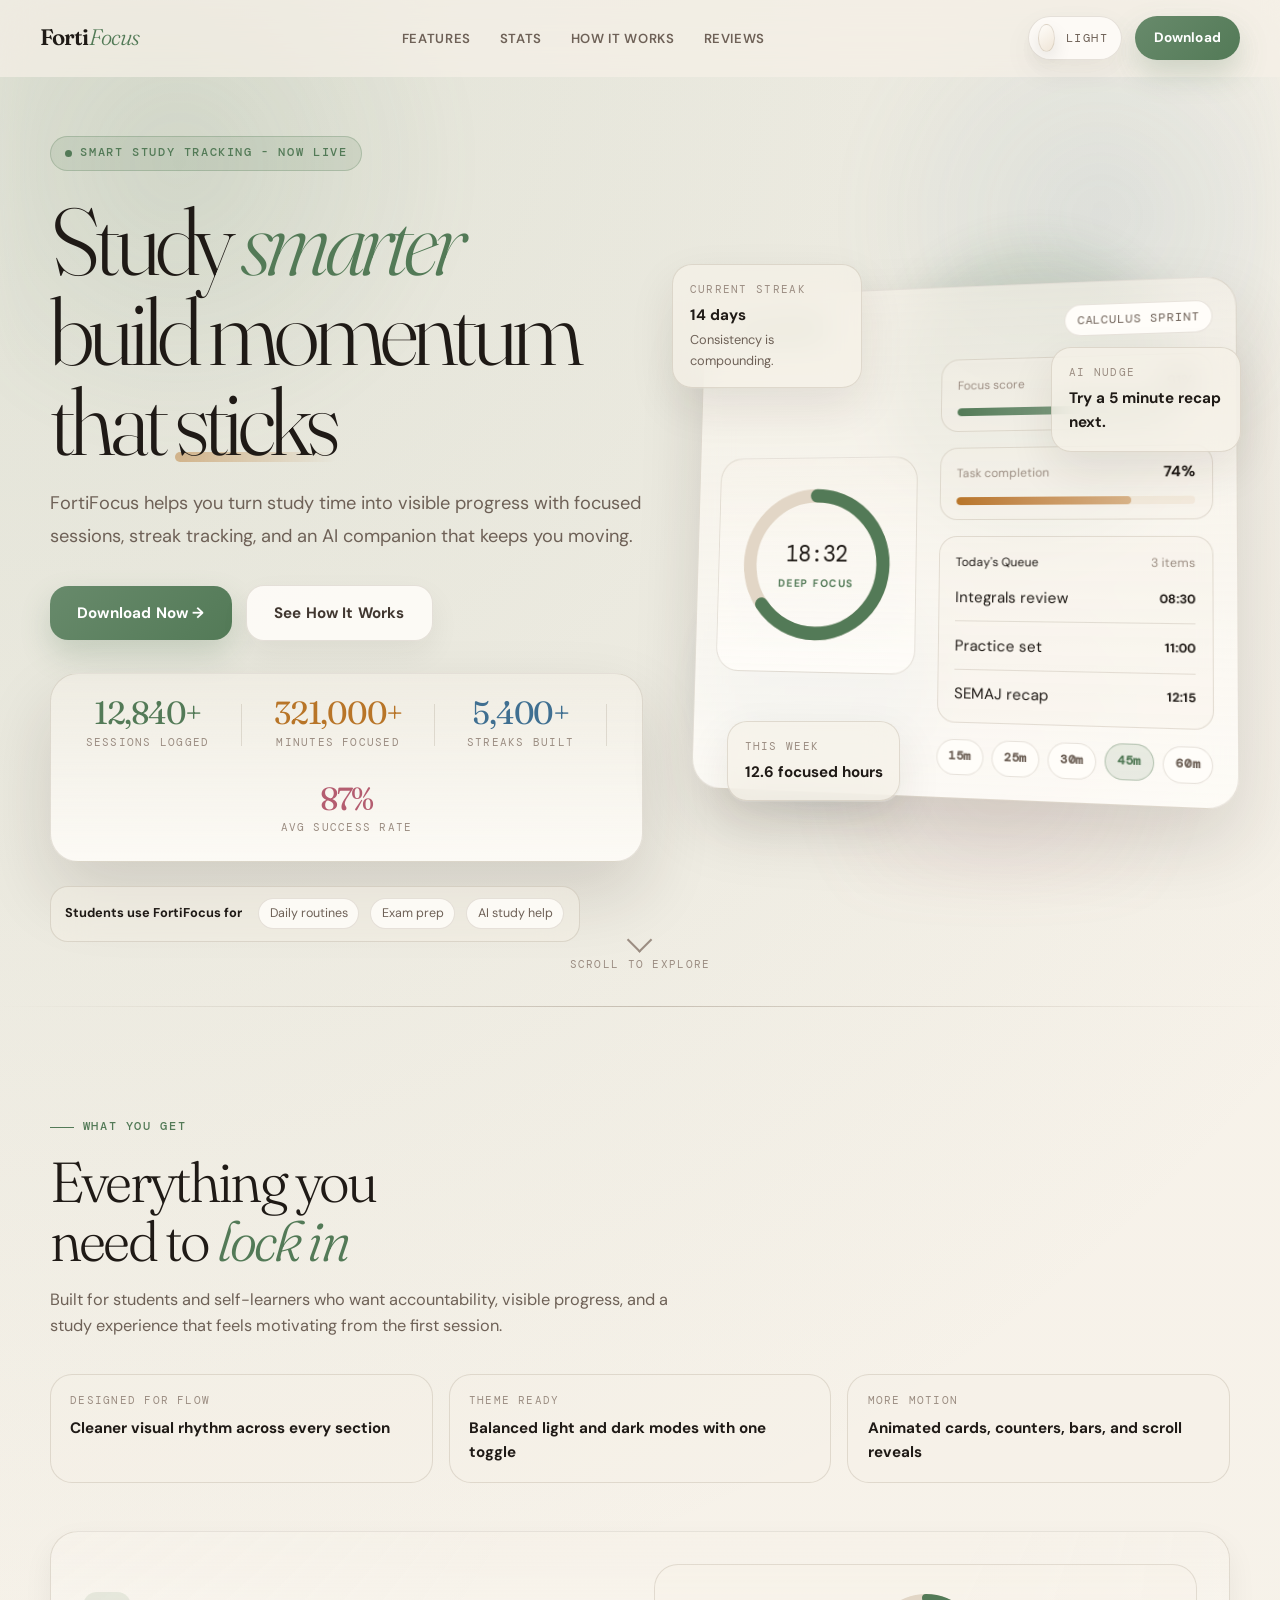
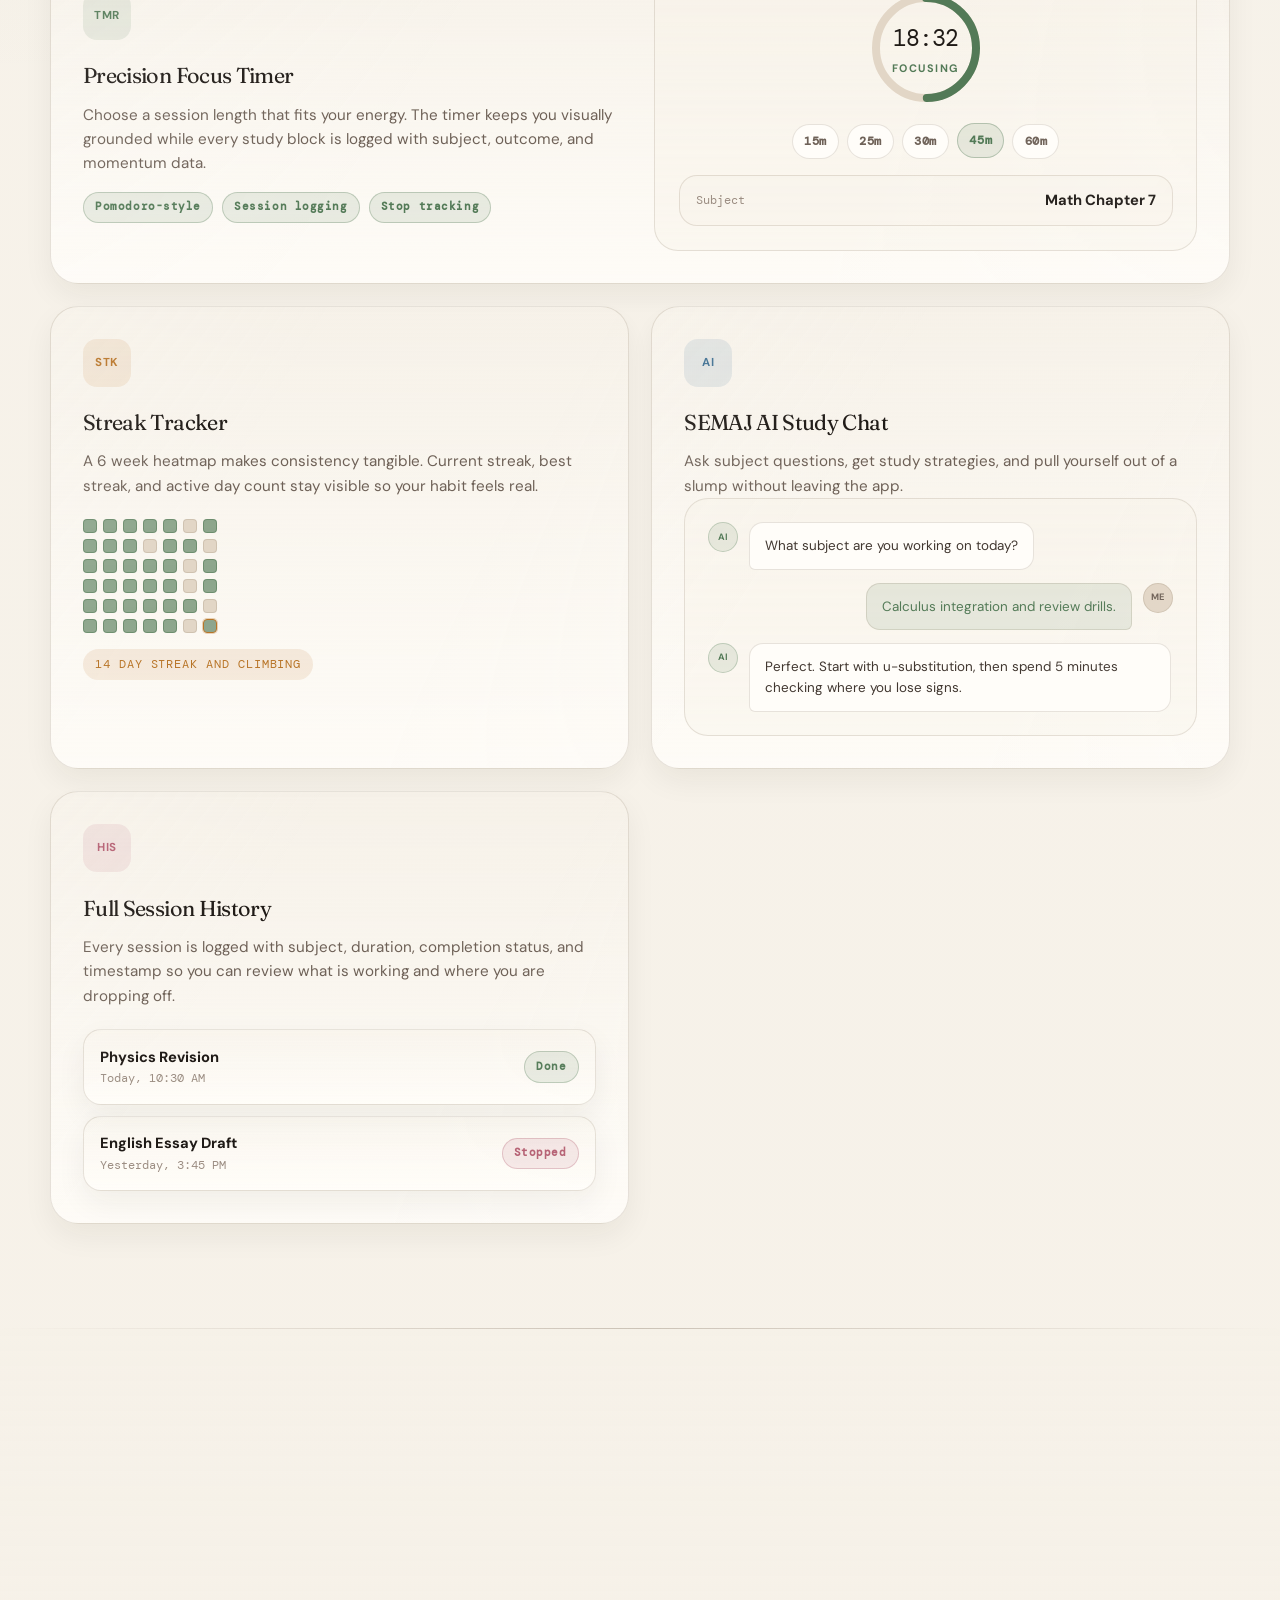
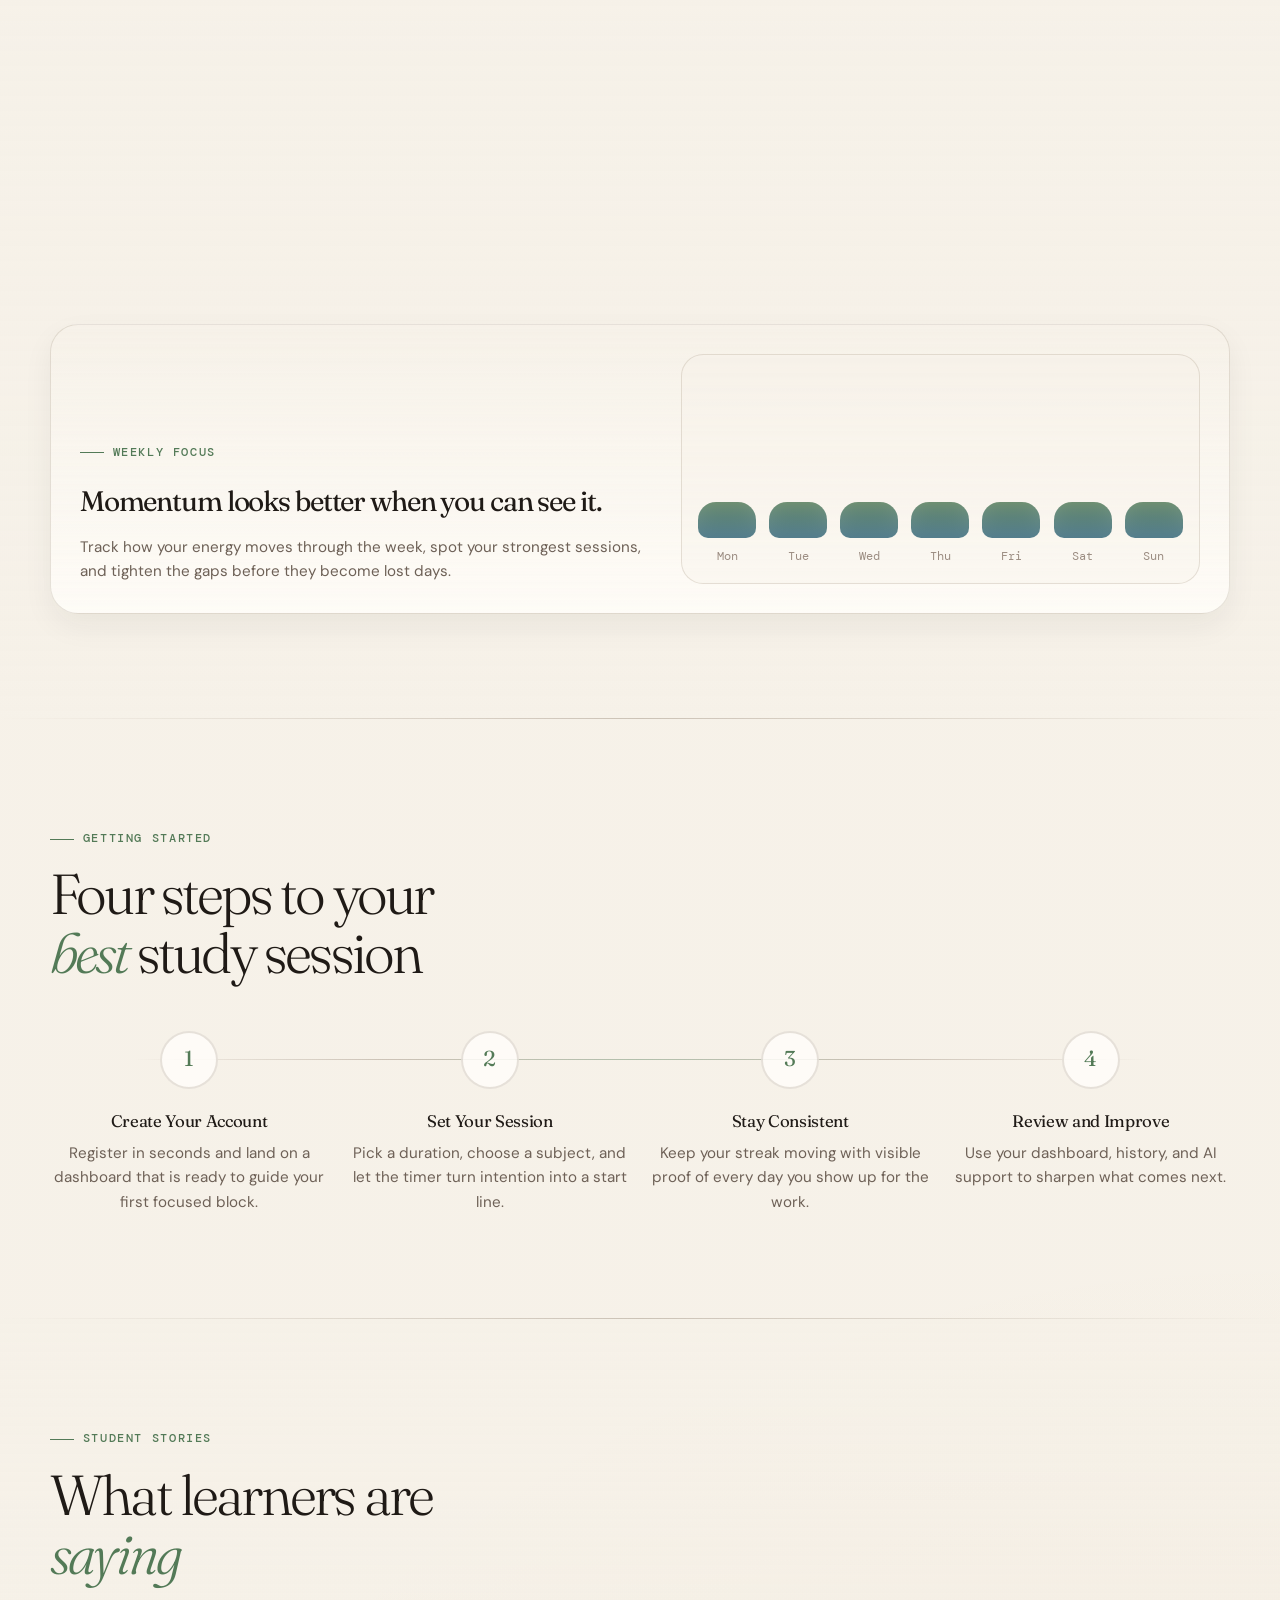
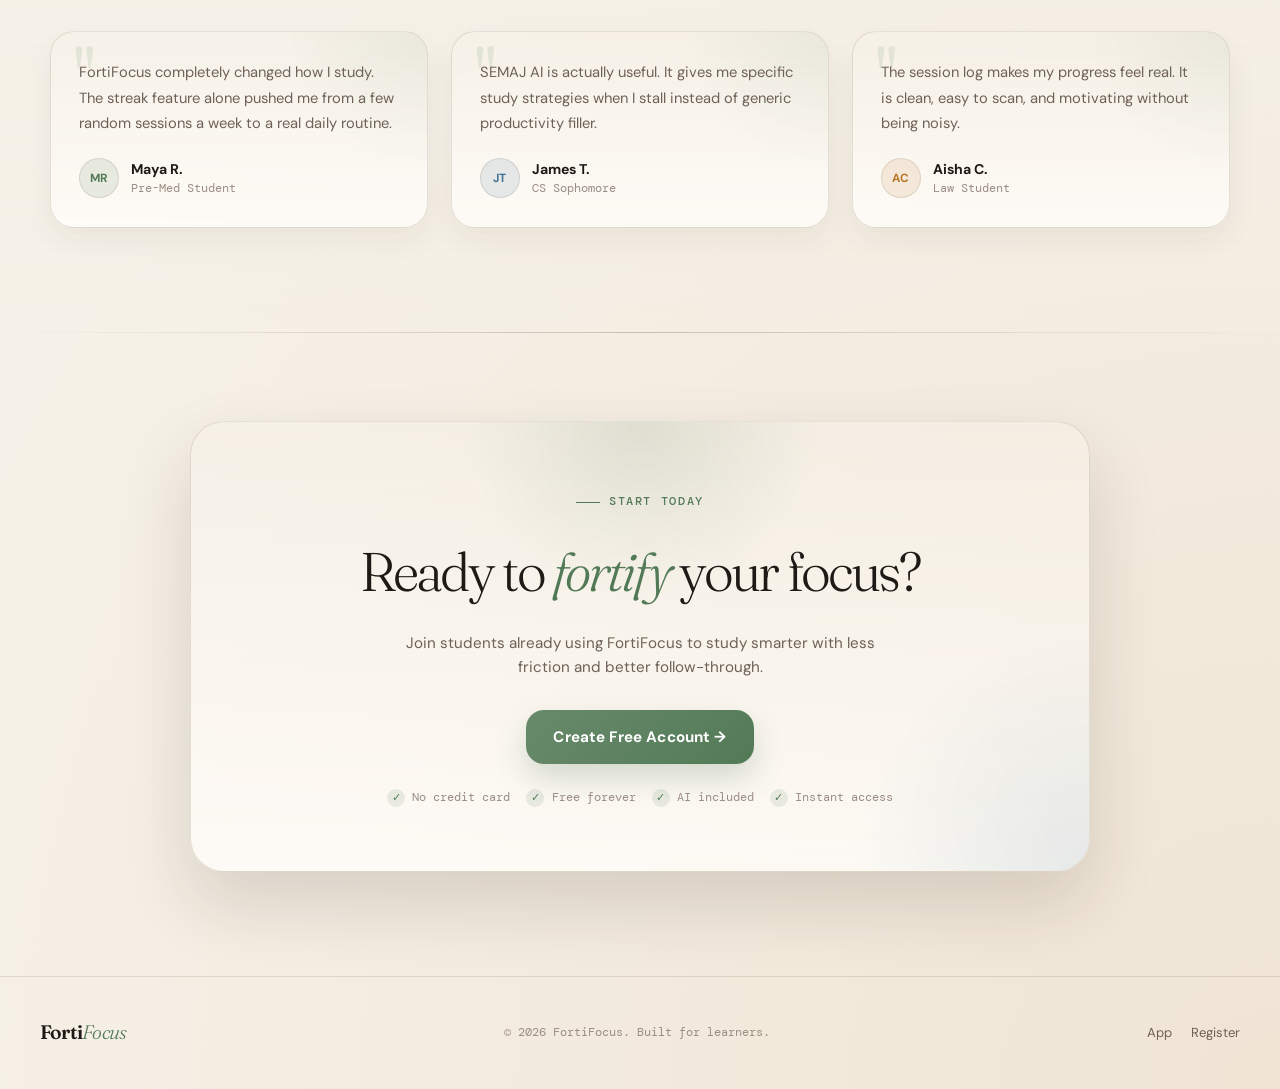
==== index.html @ 5d8d0d1f "Rename Index.html to index.html" ====
<!DOCTYPE html>
<html lang="en" data-theme="light">
<head>
<meta charset="UTF-8">
<meta name="viewport" content="width=device-width, initial-scale=1.0">
<title>FortiFocus - Smart Study Tracker</title>
<link href="https://fonts.googleapis.com/css2?family=DM+Sans:wght@400;500;600;700&family=DM+Mono:wght@400;500&family=Fraunces:opsz,wght@9..144,300;9..144,400;9..144,600&display=swap" rel="stylesheet">
<link rel="stylesheet" href="fortifocus.css">
</head>
<body>
<div class="page-progress" id="pageProgress"></div>

<nav class="site-nav" id="siteNav">
  <a class="nav-brand" href="#">Forti<em>Focus</em></a>
  <div class="nav-links">
    <a href="#features">Features</a>
    <a href="#stats">Stats</a>
    <a href="#how">How It Works</a>
    <a href="#testimonials">Reviews</a>
  </div>
  <div class="nav-actions">
    <button class="theme-toggle-nav" id="themeBtn" type="button" aria-label="Switch to dark mode">
      <span class="theme-toggle-thumb"></span>
      <span class="theme-toggle-text" id="themeBtnLabel">Light</span>
    </button>
    <a href="index.html" class="btn-nav btn-primary-nav">Download</a>
  </div>
</nav>

<main>
  <section class="hero section-shell">
    <div class="container hero-grid">
      <div class="hero-copy">
        <div class="hero-eyebrow">
          <div class="eyebrow-dot"></div>
          Smart Study Tracking - Now Live
        </div>
        <h1>
          Study <em>smarter</em><br>
          build momentum that <span class="accent-word">sticks</span>
        </h1>
        <p class="hero-sub">
          FortiFocus helps you turn study time into visible progress with focused sessions, streak tracking, and an AI companion that keeps you moving.
        </p>
        <div class="hero-cta">
          <a href="index.html" class="btn-hero btn-hero-primary">Download Now &rarr;</a>
          <a href="#features" class="btn-hero btn-hero-ghost">See How It Works</a>
        </div>
        <div class="hero-stats">
          <div class="hero-stat">
            <div class="hero-stat-val sage" id="counterSessions">0</div>
            <div class="hero-stat-label">Sessions Logged</div>
          </div>
          <div class="stat-divider"></div>
          <div class="hero-stat">
            <div class="hero-stat-val amber" id="counterMinutes">0</div>
            <div class="hero-stat-label">Minutes Focused</div>
          </div>
          <div class="stat-divider"></div>
          <div class="hero-stat">
            <div class="hero-stat-val sky" id="counterStreaks">0</div>
            <div class="hero-stat-label">Streaks Built</div>
          </div>
          <div class="stat-divider"></div>
          <div class="hero-stat">
            <div class="hero-stat-val rose" id="counterRate">0%</div>
            <div class="hero-stat-label">Avg Success Rate</div>
          </div>
        </div>
        <div class="trust-strip reveal reveal-delay-3">
          <span class="trust-label">Students use FortiFocus for</span>
          <div class="trust-items">
            <span>Daily routines</span>
            <span>Exam prep</span>
            <span>AI study help</span>
          </div>
        </div>
      </div>

      <div class="hero-visual reveal reveal-delay-2">
        <div class="hero-glow hero-glow-a"></div>
        <div class="hero-glow hero-glow-b"></div>

        <article class="focus-board animate-on-view">
          <div class="board-top">
            <div class="board-chip board-chip-live">Live Session</div>
            <div class="board-pill">Calculus Sprint</div>
          </div>
          <div class="board-main">
            <div class="board-ring">
              <svg width="180" height="180" viewBox="0 0 180 180" aria-hidden="true">
                <circle cx="90" cy="90" r="72" fill="none" stroke="var(--paper-3)" stroke-width="14"></circle>
                <circle class="ring-anim" cx="90" cy="90" r="72" fill="none" stroke="var(--sage)" stroke-width="14" stroke-linecap="round" stroke-dasharray="452" stroke-dashoffset="158"></circle>
              </svg>
              <div class="board-ring-copy">
                <div class="ring-preview-time">18:32</div>
                <div class="ring-preview-phase">Deep Focus</div>
              </div>
            </div>

            <div class="board-side">
              <div class="mini-metric">
                <div class="mini-metric-top">
                  <span>Focus score</span>
                  <strong>91%</strong>
                </div>
                <div class="fill-bar"><span style="--fill: 91%;"></span></div>
              </div>
              <div class="mini-metric">
                <div class="mini-metric-top">
                  <span>Task completion</span>
                  <strong>74%</strong>
                </div>
                <div class="fill-bar amber-fill"><span style="--fill: 74%;"></span></div>
              </div>
              <div class="session-stack">
                <div class="session-stack-head">
                  <span>Today's Queue</span>
                  <span>3 items</span>
                </div>
                <div class="session-item">
                  <span>Integrals review</span>
                  <strong>08:30</strong>
                </div>
                <div class="session-item">
                  <span>Practice set</span>
                  <strong>11:00</strong>
                </div>
                <div class="session-item">
                  <span>SEMAJ recap</span>
                  <strong>12:15</strong>
                </div>
              </div>
              <div class="dur-pills">
                <div class="dur-pill">15m</div>
                <div class="dur-pill active">25m</div>
                <div class="dur-pill">30m</div>
                <div class="dur-pill">45m</div>
                <div class="dur-pill">60m</div>
              </div>
            </div>
          </div>
        </article>

        <div class="floating-card floating-card-one">
          <div class="floating-kicker">Current streak</div>
          <strong>14 days</strong>
          <span>Consistency is compounding.</span>
        </div>
        <div class="floating-card floating-card-two">
          <div class="floating-kicker">AI nudge</div>
          <strong>Try a 5 minute recap next.</strong>
        </div>
        <div class="floating-card floating-card-three">
          <div class="floating-kicker">This week</div>
          <strong>12.6 focused hours</strong>
        </div>
      </div>
    </div>

    <div class="scroll-hint">
      <div class="scroll-arrow"></div>
      Scroll to explore
    </div>
  </section>

  <div class="section-divider"></div>

  <section id="features" class="section-shell">
    <div class="container">
      <div class="reveal">
        <div class="section-label">What You Get</div>
        <h2 class="section-heading">Everything you need to <em>lock in</em></h2>
        <p class="section-sub">Built for students and self-learners who want accountability, visible progress, and a study experience that feels motivating from the first session.</p>
      </div>

      <div class="feature-band reveal reveal-delay-1">
        <div class="feature-band-card">
          <span>Designed for flow</span>
          <strong>Cleaner visual rhythm across every section</strong>
        </div>
        <div class="feature-band-card">
          <span>Theme ready</span>
          <strong>Balanced light and dark modes with one toggle</strong>
        </div>
        <div class="feature-band-card">
          <span>More motion</span>
          <strong>Animated cards, counters, bars, and scroll reveals</strong>
        </div>
      </div>

      <div class="features-layout">
        <div class="feature-card big sage reveal reveal-delay-1">
          <div>
            <div class="feature-icon icon-sage">TMR</div>
            <div class="feature-title">Precision Focus Timer</div>
            <p class="feature-desc">Choose a session length that fits your energy. The timer keeps you visually grounded while every study block is logged with subject, outcome, and momentum data.</p>
            <div class="tag-row">
              <span class="tag-pill tag-sage">Pomodoro-style</span>
              <span class="tag-pill tag-sage">Session logging</span>
              <span class="tag-pill tag-sage">Stop tracking</span>
            </div>
          </div>
          <div class="timer-preview animate-on-view">
            <div class="ring-preview">
              <svg width="120" height="120" viewBox="0 0 120 120" aria-hidden="true">
                <circle cx="60" cy="60" r="50" fill="none" stroke="var(--paper-3)" stroke-width="8"></circle>
                <circle class="ring-anim" cx="60" cy="60" r="50" fill="none" stroke="var(--sage)" stroke-width="8" stroke-linecap="round" stroke-dasharray="314" stroke-dashoffset="160"></circle>
              </svg>
              <div class="ring-preview-text">
                <div class="ring-preview-time">18:32</div>
                <div class="ring-preview-phase">Focusing</div>
              </div>
            </div>
            <div class="dur-pills">
              <div class="dur-pill">15m</div>
              <div class="dur-pill active">25m</div>
              <div class="dur-pill">30m</div>
              <div class="dur-pill">45m</div>
              <div class="dur-pill">60m</div>
            </div>
            <div class="session-inline">
              <span>Subject</span>
              <strong>Math Chapter 7</strong>
            </div>
          </div>
        </div>

        <div class="feature-card amber reveal reveal-delay-2">
          <div class="feature-icon icon-amber">STK</div>
          <div class="feature-title">Streak Tracker</div>
          <p class="feature-desc">A 6 week heatmap makes consistency tangible. Current streak, best streak, and active day count stay visible so your habit feels real.</p>
          <div class="streak-showcase" aria-hidden="true"></div>
          <div class="stat-chip amber-chip">14 day streak and climbing</div>
        </div>

        <div class="feature-card sky reveal reveal-delay-3">
          <div class="feature-icon icon-sky">AI</div>
          <div class="feature-title">SEMAJ AI Study Chat</div>
          <p class="feature-desc">Ask subject questions, get study strategies, and pull yourself out of a slump without leaving the app.</p>
          <div class="chat-preview animate-on-view">
            <div class="cp-msg">
              <div class="cp-av">AI</div>
              <div class="cp-bubble">What subject are you working on today?</div>
            </div>
            <div class="cp-msg user">
              <div class="cp-av user">ME</div>
              <div class="cp-bubble user-bubble">Calculus integration and review drills.</div>
            </div>
            <div class="cp-msg">
              <div class="cp-av">AI</div>
              <div class="cp-bubble">Perfect. Start with u-substitution, then spend 5 minutes checking where you lose signs.</div>
            </div>
          </div>
        </div>

        <div class="feature-card rose reveal reveal-delay-4">
          <div class="feature-icon icon-rose">HIS</div>
          <div class="feature-title">Full Session History</div>
          <p class="feature-desc">Every session is logged with subject, duration, completion status, and timestamp so you can review what is working and where you are dropping off.</p>
          <div class="history-stack">
            <div class="history-item">
              <div>
                <div class="history-title">Physics Revision</div>
                <div class="history-time">Today, 10:30 AM</div>
              </div>
              <span class="tag-pill tag-sage">Done</span>
            </div>
            <div class="history-item">
              <div>
                <div class="history-title">English Essay Draft</div>
                <div class="history-time">Yesterday, 3:45 PM</div>
              </div>
              <span class="tag-pill tag-stop">Stopped</span>
            </div>
          </div>
        </div>
      </div>
    </div>
  </section>

  <div class="section-divider"></div>

  <section id="stats" class="section-shell section-muted">
    <div class="container">
      <div class="reveal">
        <div class="section-label">By the Numbers</div>
        <h2 class="section-heading">Progress you can <em>actually</em> measure</h2>
        <p class="section-sub">FortiFocus surfaces the metrics that matter so you always know how much effort you are making and how well that effort is landing.</p>
      </div>

      <div class="stats-showcase">
        <div class="stat-showcase-card accent-amber reveal reveal-delay-1">
          <div class="ssc-kicker">Current streak</div>
          <div class="ssc-val">14</div>
          <div class="ssc-label">Day streak</div>
          <div class="ssc-sub">consecutive study days</div>
        </div>
        <div class="stat-showcase-card accent-sky reveal reveal-delay-2">
          <div class="ssc-kicker">All sessions</div>
          <div class="ssc-val">128</div>
          <div class="ssc-label">Total sessions</div>
          <div class="ssc-sub">tracked all time</div>
        </div>
        <div class="stat-showcase-card accent-sage reveal reveal-delay-3">
          <div class="ssc-kicker">Minutes banked</div>
          <div class="ssc-val">3,200</div>
          <div class="ssc-label">Minutes focused</div>
          <div class="ssc-sub">about 53 hours of deep work</div>
        </div>
        <div class="stat-showcase-card accent-rose reveal reveal-delay-4">
          <div class="ssc-kicker">Completion</div>
          <div class="ssc-val">84%</div>
          <div class="ssc-label">Success rate</div>
          <div class="ssc-sub">sessions completed</div>
        </div>
      </div>

      <div class="insight-panel reveal reveal-delay-2">
        <div class="insight-copy">
          <div class="section-label">Weekly Focus</div>
          <h3>Momentum looks better when you can see it.</h3>
          <p>Track how your energy moves through the week, spot your strongest sessions, and tighten the gaps before they become lost days.</p>
        </div>
        <div class="insight-bars animate-on-view">
          <div class="insight-bar"><span style="--fill: 72%;"></span><label>Mon</label></div>
          <div class="insight-bar"><span style="--fill: 91%;"></span><label>Tue</label></div>
          <div class="insight-bar"><span style="--fill: 64%;"></span><label>Wed</label></div>
          <div class="insight-bar"><span style="--fill: 88%;"></span><label>Thu</label></div>
          <div class="insight-bar"><span style="--fill: 79%;"></span><label>Fri</label></div>
          <div class="insight-bar"><span style="--fill: 58%;"></span><label>Sat</label></div>
          <div class="insight-bar"><span style="--fill: 83%;"></span><label>Sun</label></div>
        </div>
      </div>
    </div>
  </section>

  <div class="section-divider"></div>

  <section id="how" class="section-shell">
    <div class="container">
      <div class="reveal">
        <div class="section-label">Getting Started</div>
        <h2 class="section-heading">Four steps to your <em>best</em> study session</h2>
      </div>

      <div class="steps-grid">
        <div class="step-card reveal reveal-delay-1">
          <div class="step-num">1</div>
          <div class="step-title">Create Your Account</div>
          <p class="step-desc">Register in seconds and land on a dashboard that is ready to guide your first focused block.</p>
        </div>
        <div class="step-card reveal reveal-delay-2">
          <div class="step-num">2</div>
          <div class="step-title">Set Your Session</div>
          <p class="step-desc">Pick a duration, choose a subject, and let the timer turn intention into a start line.</p>
        </div>
        <div class="step-card reveal reveal-delay-3">
          <div class="step-num">3</div>
          <div class="step-title">Stay Consistent</div>
          <p class="step-desc">Keep your streak moving with visible proof of every day you show up for the work.</p>
        </div>
        <div class="step-card reveal reveal-delay-4">
          <div class="step-num">4</div>
          <div class="step-title">Review and Improve</div>
          <p class="step-desc">Use your dashboard, history, and AI support to sharpen what comes next.</p>
        </div>
      </div>
    </div>
  </section>

  <div class="section-divider"></div>

  <section id="testimonials" class="section-shell section-muted">
    <div class="container">
      <div class="reveal">
        <div class="section-label">Student Stories</div>
        <h2 class="section-heading">What learners are <em>saying</em></h2>
      </div>

      <div class="testimonials-grid">
        <div class="testi-card reveal reveal-delay-1">
          <p class="testi-quote">FortiFocus completely changed how I study. The streak feature alone pushed me from a few random sessions a week to a real daily routine.</p>
          <div class="testi-author">
            <div class="testi-avatar testi-avatar-sage">MR</div>
            <div>
              <div class="testi-name">Maya R.</div>
              <div class="testi-role">Pre-Med Student</div>
            </div>
          </div>
        </div>
        <div class="testi-card reveal reveal-delay-2">
          <p class="testi-quote">SEMAJ AI is actually useful. It gives me specific study strategies when I stall instead of generic productivity filler.</p>
          <div class="testi-author">
            <div class="testi-avatar testi-avatar-sky">JT</div>
            <div>
              <div class="testi-name">James T.</div>
              <div class="testi-role">CS Sophomore</div>
            </div>
          </div>
        </div>
        <div class="testi-card reveal reveal-delay-3">
          <p class="testi-quote">The session log makes my progress feel real. It is clean, easy to scan, and motivating without being noisy.</p>
          <div class="testi-author">
            <div class="testi-avatar testi-avatar-amber">AC</div>
            <div>
              <div class="testi-name">Aisha C.</div>
              <div class="testi-role">Law Student</div>
            </div>
          </div>
        </div>
      </div>
    </div>
  </section>

  <div class="section-divider"></div>

  <section class="section-shell cta-wrap">
    <div class="container">
      <div class="cta-section reveal">
        <div class="section-label cta-label">Start Today</div>
        <h2>Ready to <em>fortify</em> your focus?</h2>
        <p>Join students already using FortiFocus to study smarter with less friction and better follow-through.</p>
        <div class="cta-actions">
          <a href="index.html" class="btn-hero btn-hero-primary">Create Free Account &rarr;</a>
        </div>
        <div class="cta-badges">
          <div class="cta-badge"><div class="badge-check">&#10003;</div> No credit card</div>
          <div class="cta-badge"><div class="badge-check">&#10003;</div> Free forever</div>
          <div class="cta-badge"><div class="badge-check">&#10003;</div> AI included</div>
          <div class="cta-badge"><div class="badge-check">&#10003;</div> Instant access</div>
        </div>
      </div>
    </div>
  </section>
</main>

<footer class="site-footer">
  <div class="footer-brand">Forti<em>Focus</em></div>
  <div class="footer-copy">&copy; 2026 FortiFocus. Built for learners.</div>
  <div class="footer-links">
    <a href="index.html">App</a>
    <a href="index.html">Register</a>
  </div>
</footer>

<script src="fortifocus.js"></script>
</body>
</html>
<!--Ito yung index namin haha pogi ba gar-->
---- fortifocus.css ----
:root {
  --ink: #1f1a16;
  --ink-2: #413730;
  --ink-3: #6e6157;
  --ink-4: #9b8d82;
  --paper: #f6f1e8;
  --paper-rgb: 246, 241, 232;
  --paper-2: #efe5d7;
  --paper-3: #e2d6c6;
  --border: rgba(107, 87, 67, 0.16);
  --border-2: rgba(107, 87, 67, 0.3);
  --surface: rgba(255, 253, 249, 0.84);
  --surface-2: #fffdf9;
  --sage: #537a57;
  --sage-light: rgba(83, 122, 87, 0.12);
  --sage-mid: rgba(83, 122, 87, 0.42);
  --amber: #b87528;
  --amber-light: rgba(184, 117, 40, 0.12);
  --rose: #b45d70;
  --rose-light: rgba(180, 93, 112, 0.12);
  --sky: #3f6f91;
  --sky-light: rgba(63, 111, 145, 0.12);
  --radius: 14px;
  --radius-lg: 26px;
  --shadow-sm: 0 12px 30px rgba(40, 28, 20, 0.06);
  --shadow: 0 18px 46px rgba(40, 28, 20, 0.09);
  --shadow-lg: 0 32px 70px rgba(40, 28, 20, 0.14);
}

[data-theme="dark"] {
  --ink: #f4ede4;
  --ink-2: #d7cdc2;
  --ink-3: #a89d91;
  --ink-4: #746d66;
  --paper: #151518;
  --paper-rgb: 21, 21, 24;
  --paper-2: #1d1d22;
  --paper-3: #282831;
  --border: rgba(255, 239, 222, 0.08);
  --border-2: rgba(255, 239, 222, 0.18);
  --surface: rgba(29, 29, 34, 0.82);
  --surface-2: #1f1f26;
  --sage: #7cb585;
  --sage-light: rgba(124, 181, 133, 0.12);
  --sage-mid: rgba(124, 181, 133, 0.44);
  --amber: #dfa055;
  --amber-light: rgba(223, 160, 85, 0.12);
  --rose: #da7d8f;
  --rose-light: rgba(218, 125, 143, 0.12);
  --sky: #7fb3d9;
  --sky-light: rgba(127, 179, 217, 0.12);
  --shadow-sm: 0 12px 30px rgba(0, 0, 0, 0.28);
  --shadow: 0 18px 46px rgba(0, 0, 0, 0.36);
  --shadow-lg: 0 32px 70px rgba(0, 0, 0, 0.5);
}

*,
*::before,
*::after {
  box-sizing: border-box;
  margin: 0;
  padding: 0;
}

html {
  scroll-behavior: smooth;
}

body {
  font-family: "DM Sans", sans-serif;
  background:
    radial-gradient(circle at top left, rgba(83, 122, 87, 0.14), transparent 28%),
    radial-gradient(circle at bottom right, rgba(184, 117, 40, 0.1), transparent 24%),
    linear-gradient(180deg, color-mix(in srgb, var(--paper) 92%, white 8%), var(--paper));
  color: var(--ink);
  min-height: 100vh;
  overflow-x: hidden;
  font-size: 15px;
  line-height: 1.6;
}

body::before,
body::after {
  content: "";
  position: fixed;
  inset: 0;
  pointer-events: none;
  z-index: 0;
}

body::before {
  background:
    radial-gradient(circle at 14% 18%, rgba(83, 122, 87, 0.12), transparent 22%),
    radial-gradient(circle at 86% 24%, rgba(63, 111, 145, 0.1), transparent 20%),
    radial-gradient(circle at 78% 86%, rgba(180, 93, 112, 0.08), transparent 16%);
  filter: blur(18px);
  animation: drift 18s ease-in-out infinite alternate;
}

body::after {
  background-image:
    linear-gradient(rgba(255, 255, 255, 0.03) 1px, transparent 1px),
    linear-gradient(90deg, rgba(255, 255, 255, 0.03) 1px, transparent 1px);
  background-size: 120px 120px;
  mask-image: radial-gradient(circle at center, black 42%, transparent 88%);
  opacity: 0.3;
}

a,
button,
nav,
.feature-card,
.stat-showcase-card,
.testi-card,
.step-num,
.theme-toggle-nav,
.focus-board,
.floating-card,
.cta-section,
.history-item,
.dur-pill,
.hero-stats {
  transition:
    background-color 0.35s ease,
    color 0.35s ease,
    border-color 0.35s ease,
    box-shadow 0.35s ease,
    transform 0.35s ease,
    opacity 0.35s ease;
}

.page-progress {
  position: fixed;
  top: 0;
  left: 0;
  width: 0;
  height: 3px;
  z-index: 140;
  background: linear-gradient(90deg, var(--sage), var(--amber), var(--rose));
  box-shadow: 0 0 20px rgba(83, 122, 87, 0.35);
}

.site-nav {
  position: fixed;
  inset: 0 0 auto;
  z-index: 120;
  display: flex;
  align-items: center;
  justify-content: space-between;
  gap: 1rem;
  padding: 1rem 2.5rem;
  background: rgba(var(--paper-rgb), 0.68);
  backdrop-filter: blur(20px);
  border-bottom: 1px solid transparent;
}

.site-nav.is-scrolled {
  border-bottom-color: var(--border-2);
  box-shadow: 0 12px 28px rgba(24, 16, 10, 0.08);
}

.nav-brand,
.footer-brand {
  font-family: "Fraunces", serif;
  font-weight: 600;
  letter-spacing: -0.04em;
  color: var(--ink);
  text-decoration: none;
}

.nav-brand {
  font-size: 1.4rem;
}

.nav-brand em,
.footer-brand em {
  font-style: italic;
  font-weight: 300;
  color: var(--sage);
}

.nav-links {
  display: flex;
  align-items: center;
  gap: 1.8rem;
}

.nav-links a,
.footer-links a {
  color: var(--ink-3);
  text-decoration: none;
}

.nav-links a {
  font-size: 0.82rem;
  font-weight: 600;
  letter-spacing: 0.05em;
  text-transform: uppercase;
}

.nav-links a:hover,
.footer-links a:hover {
  color: var(--ink);
}

.nav-actions {
  display: flex;
  align-items: center;
  gap: 0.8rem;
}

.btn-nav,
.btn-hero {
  display: inline-flex;
  align-items: center;
  justify-content: center;
  border: none;
  cursor: pointer;
  text-decoration: none;
  font-weight: 700;
  letter-spacing: 0.01em;
}

.btn-nav {
  min-height: 44px;
  padding: 0.7rem 1.2rem;
  border-radius: 999px;
  font-size: 0.85rem;
}

.btn-primary-nav,
.btn-hero-primary {
  background: linear-gradient(135deg, color-mix(in srgb, var(--sage) 88%, white 12%), var(--sage));
  color: #fff;
  box-shadow: 0 14px 30px rgba(83, 122, 87, 0.24);
}

.btn-primary-nav:hover,
.btn-hero-primary:hover {
  transform: translateY(-2px);
  filter: brightness(1.04);
}

.theme-toggle-nav {
  position: relative;
  display: inline-flex;
  align-items: center;
  justify-content: space-between;
  gap: 0.7rem;
  width: 94px;
  min-height: 44px;
  padding: 0.4rem 0.8rem 0.4rem 0.55rem;
  border: 1px solid var(--border);
  border-radius: 999px;
  background: var(--surface);
  color: var(--ink-3);
  cursor: pointer;
  box-shadow: var(--shadow-sm);
}

.theme-toggle-nav:hover {
  border-color: var(--border-2);
  transform: translateY(-1px);
}

.theme-toggle-thumb {
  width: 28px;
  height: 28px;
  border-radius: 50%;
  background: linear-gradient(145deg, var(--surface-2), var(--paper-2));
  border: 1px solid var(--border);
  box-shadow: 0 8px 18px rgba(24, 16, 10, 0.1);
}

.theme-toggle-text {
  font-family: "DM Mono", monospace;
  font-size: 0.72rem;
  text-transform: uppercase;
  letter-spacing: 0.12em;
}

[data-theme="dark"] .theme-toggle-nav {
  color: var(--sage);
}

[data-theme="dark"] .theme-toggle-thumb {
  transform: translateX(8px);
}

.section-shell,
.site-footer {
  position: relative;
  z-index: 1;
}

.section-shell {
  padding: 6.5rem 2rem;
}

.section-muted {
  background: linear-gradient(180deg, rgba(var(--paper-rgb), 0.48), rgba(var(--paper-rgb), 0.22));
}

.container {
  width: min(1180px, 100%);
  margin: 0 auto;
}

.hero {
  min-height: 100vh;
  display: flex;
  align-items: center;
  padding-top: 8.5rem;
  padding-bottom: 4rem;
}

.hero-grid {
  display: grid;
  grid-template-columns: minmax(0, 1.04fr) minmax(420px, 0.96fr);
  align-items: center;
  gap: 2.5rem;
}

.hero-copy {
  position: relative;
}

.hero-eyebrow,
.section-label {
  display: inline-flex;
  align-items: center;
  gap: 0.55rem;
  font-family: "DM Mono", monospace;
  font-size: 0.72rem;
  font-weight: 500;
  letter-spacing: 0.14em;
  text-transform: uppercase;
}

.hero-eyebrow {
  padding: 0.45rem 0.85rem;
  border-radius: 999px;
  background: var(--sage-light);
  border: 1px solid color-mix(in srgb, var(--sage) 28%, transparent);
  color: var(--sage);
  margin-bottom: 1.6rem;
  animation: fadeDown 0.8s ease both;
}

.eyebrow-dot {
  width: 7px;
  height: 7px;
  border-radius: 50%;
  background: var(--sage);
  animation: pulse 2.2s ease-in-out infinite;
}

.hero h1 {
  font-family: "Fraunces", serif;
  font-size: clamp(3.25rem, 7.4vw, 6.7rem);
  font-weight: 300;
  line-height: 0.95;
  letter-spacing: -0.06em;
  max-width: 10ch;
  margin-bottom: 1.3rem;
  animation: fadeDown 0.8s 0.08s ease both;
}

.hero h1 em,
.section-heading em,
.cta-section h2 em {
  font-style: italic;
  color: var(--sage);
}

.accent-word {
  position: relative;
  display: inline-block;
}

.accent-word::after {
  content: "";
  position: absolute;
  left: 0;
  right: 0;
  bottom: 0.25rem;
  height: 10px;
  border-radius: 999px;
  background: linear-gradient(90deg, rgba(184, 117, 40, 0.45), rgba(184, 117, 40, 0));
  z-index: -1;
  animation: expandLine 0.8s 0.8s ease both;
}

.hero-sub {
  max-width: 58ch;
  color: var(--ink-3);
  font-size: clamp(1rem, 1.6vw, 1.14rem);
  line-height: 1.8;
  margin-bottom: 2rem;
  animation: fadeDown 0.8s 0.16s ease both;
}

.hero-cta {
  display: flex;
  align-items: center;
  flex-wrap: wrap;
  gap: 0.9rem;
  margin-bottom: 2rem;
  animation: fadeDown 0.8s 0.24s ease both;
}

.btn-hero {
  min-height: 54px;
  padding: 0.95rem 1.7rem;
  border-radius: 18px;
  font-size: 0.95rem;
}

.btn-hero-ghost {
  background: var(--surface);
  color: var(--ink-2);
  border: 1px solid var(--border);
  box-shadow: var(--shadow-sm);
}

.btn-hero-ghost:hover {
  transform: translateY(-2px);
  border-color: var(--border-2);
}

.hero-stats {
  display: flex;
  align-items: center;
  justify-content: center;
  gap: 2rem;
  flex-wrap: wrap;
  padding: 1.45rem 1.8rem;
  border-radius: 28px;
  border: 1px solid var(--border);
  background: linear-gradient(180deg, rgba(var(--paper-rgb), 0.42), var(--surface));
  box-shadow: var(--shadow-lg);
  animation: fadeUp 0.8s 0.34s ease both;
}

.hero-stat {
  text-align: center;
}

.hero-stat-val,
.ssc-val {
  font-family: "Fraunces", serif;
  line-height: 0.95;
}

.hero-stat-val {
  font-size: 2rem;
  letter-spacing: -0.04em;
}

.hero-stat-val.sage {
  color: var(--sage);
}

.hero-stat-val.amber {
  color: var(--amber);
}

.hero-stat-val.sky {
  color: var(--sky);
}

.hero-stat-val.rose {
  color: var(--rose);
}

.hero-stat-label,
.ssc-label,
.testi-role,
.footer-copy,
.cta-badge,
.history-time,
.session-inline span,
.ssc-kicker {
  font-family: "DM Mono", monospace;
}

.hero-stat-label {
  margin-top: 0.35rem;
  font-size: 0.7rem;
  letter-spacing: 0.11em;
  text-transform: uppercase;
  color: var(--ink-4);
}

.stat-divider {
  width: 1px;
  height: 42px;
  background: var(--border);
}

.trust-strip {
  display: inline-flex;
  align-items: center;
  gap: 1rem;
  flex-wrap: wrap;
  margin-top: 1.5rem;
  padding: 0.7rem 0.9rem;
  border: 1px solid var(--border);
  border-radius: 18px;
  background: rgba(var(--paper-rgb), 0.46);
  backdrop-filter: blur(18px);
}

.trust-label {
  font-size: 0.8rem;
  font-weight: 700;
  color: var(--ink);
}

.trust-items {
  display: flex;
  align-items: center;
  gap: 0.7rem;
  flex-wrap: wrap;
}

.trust-items span {
  display: inline-flex;
  align-items: center;
  gap: 0.45rem;
  padding: 0.3rem 0.65rem;
  border-radius: 999px;
  background: var(--surface);
  border: 1px solid var(--border);
  font-size: 0.78rem;
  color: var(--ink-3);
}

.hero-visual {
  position: relative;
  min-height: 640px;
  display: flex;
  align-items: center;
  justify-content: center;
}

.hero-glow {
  position: absolute;
  border-radius: 999px;
  filter: blur(20px);
  opacity: 0.72;
}

.hero-glow-a {
  width: 300px;
  height: 300px;
  background: rgba(83, 122, 87, 0.2);
  top: 4%;
  right: 8%;
  animation: orbit 14s ease-in-out infinite;
}

.hero-glow-b {
  width: 220px;
  height: 220px;
  background: rgba(63, 111, 145, 0.2);
  bottom: 10%;
  left: 5%;
  animation: orbit 17s ease-in-out infinite reverse;
}

.focus-board {
  position: relative;
  width: min(100%, 560px);
  padding: 1.4rem;
  border: 1px solid var(--border);
  border-radius: 30px;
  background: linear-gradient(180deg, rgba(var(--paper-rgb), 0.62), var(--surface));
  backdrop-filter: blur(18px);
  box-shadow: var(--shadow-lg);
  transform: perspective(1100px) rotateY(-10deg) rotateX(4deg);
}

.focus-board:hover {
  transform: perspective(1100px) rotateY(-6deg) rotateX(2deg) translateY(-4px);
}

.board-top,
.session-stack-head,
.mini-metric-top,
.session-item,
.history-item {
  display: flex;
  align-items: center;
  justify-content: space-between;
}

.board-top {
  gap: 1rem;
  margin-bottom: 1.25rem;
}

.board-chip,
.board-pill,
.stat-chip {
  display: inline-flex;
  align-items: center;
  border-radius: 999px;
  font-family: "DM Mono", monospace;
  font-size: 0.73rem;
  letter-spacing: 0.08em;
  text-transform: uppercase;
}

.board-chip {
  padding: 0.35rem 0.65rem;
}

.board-chip-live {
  background: var(--sage-light);
  color: var(--sage);
}

.board-pill {
  padding: 0.35rem 0.7rem;
  color: var(--ink-3);
  background: var(--surface-2);
  border: 1px solid var(--border);
}

.board-main {
  display: grid;
  grid-template-columns: 210px 1fr;
  gap: 1.4rem;
  align-items: center;
}

.board-ring,
.timer-preview {
  display: flex;
  align-items: center;
  justify-content: center;
}

.board-ring {
  position: relative;
  min-height: 220px;
  padding: 1rem;
  border-radius: 24px;
  border: 1px solid var(--border);
  background: linear-gradient(180deg, rgba(var(--paper-rgb), 0.38), var(--surface));
}

.board-ring svg,
.ring-preview svg {
  transform: rotate(-90deg);
}

.board-ring-copy,
.ring-preview-text {
  position: absolute;
  inset: 0;
  display: flex;
  flex-direction: column;
  align-items: center;
  justify-content: center;
}

.ring-preview-time {
  font-family: "DM Mono", monospace;
  font-size: 1.45rem;
  letter-spacing: -0.04em;
  color: var(--ink);
}

.ring-preview-phase {
  margin-top: 0.2rem;
  color: var(--sage);
  font-size: 0.68rem;
  font-weight: 700;
  letter-spacing: 0.14em;
  text-transform: uppercase;
}

.board-side,
.timer-preview,
.chat-preview,
.history-stack {
  display: flex;
  flex-direction: column;
}

.board-side,
.timer-preview {
  gap: 1rem;
}

.mini-metric {
  padding: 0.9rem 1rem;
  border-radius: 18px;
  border: 1px solid var(--border);
  background: rgba(var(--paper-rgb), 0.34);
}

.mini-metric-top span,
.session-stack-head span:first-child,
.session-item span,
.history-title {
  color: var(--ink);
}

.mini-metric-top span,
.session-stack-head span,
.session-item strong,
.session-inline,
.history-time {
  font-size: 0.75rem;
}

.mini-metric-top span,
.session-stack-head span,
.session-inline span,
.history-time {
  color: var(--ink-4);
}

.mini-metric-top strong,
.session-inline strong,
.history-title {
  font-size: 0.92rem;
}

.fill-bar {
  margin-top: 0.7rem;
  width: 100%;
  height: 8px;
  border-radius: 999px;
  background: rgba(83, 122, 87, 0.08);
  overflow: hidden;
}

.fill-bar span {
  display: block;
  height: 100%;
  width: var(--fill);
  border-radius: inherit;
  transform: scaleX(0);
  transform-origin: left;
  background: linear-gradient(90deg, var(--sage), color-mix(in srgb, var(--sage) 50%, white 50%));
}

.amber-fill {
  background: rgba(184, 117, 40, 0.08);
}

.amber-fill span {
  background: linear-gradient(90deg, var(--amber), color-mix(in srgb, var(--amber) 55%, white 45%));
}

.animate-on-view.is-live .fill-bar span,
.animate-on-view.is-live .insight-bar span {
  animation: growBar 1s ease forwards;
}

.session-stack {
  padding: 1rem;
  border-radius: 18px;
  border: 1px solid var(--border);
  background: rgba(var(--paper-rgb), 0.34);
}

.session-stack-head {
  margin-bottom: 0.8rem;
}

.session-item + .session-item {
  margin-top: 0.7rem;
  padding-top: 0.7rem;
  border-top: 1px solid var(--border);
}

.dur-pills,
.tag-row,
.cta-actions {
  display: flex;
  align-items: center;
  flex-wrap: wrap;
}

.dur-pills {
  gap: 0.5rem;
}

.dur-pill,
.tag-pill {
  border-radius: 999px;
  font-weight: 700;
  letter-spacing: 0.05em;
}

.dur-pill {
  padding: 0.45rem 0.7rem;
  font-family: "DM Mono", monospace;
  font-size: 0.72rem;
  color: var(--ink-3);
  background: var(--surface-2);
  border: 1px solid var(--border);
}

.dur-pill.active {
  background: var(--sage-light);
  color: var(--sage);
  border-color: color-mix(in srgb, var(--sage) 35%, transparent);
  transform: translateY(-1px);
}

.session-inline {
  display: flex;
  align-items: center;
  justify-content: space-between;
  width: 100%;
  padding: 0.8rem 1rem;
  border-radius: 18px;
  border: 1px solid var(--border);
  background: rgba(var(--paper-rgb), 0.34);
}

.floating-card {
  position: absolute;
  padding: 1rem 1.05rem;
  border: 1px solid var(--border);
  border-radius: 20px;
  background: rgba(var(--paper-rgb), 0.72);
  backdrop-filter: blur(16px);
  box-shadow: var(--shadow);
  max-width: 190px;
}

.floating-kicker {
  margin-bottom: 0.3rem;
  font-family: "DM Mono", monospace;
  font-size: 0.68rem;
  color: var(--ink-4);
  letter-spacing: 0.12em;
  text-transform: uppercase;
}

.floating-card strong {
  display: block;
  font-size: 0.95rem;
  color: var(--ink);
}

.floating-card span {
  display: block;
  margin-top: 0.2rem;
  font-size: 0.8rem;
  color: var(--ink-3);
}

.floating-card-one {
  top: 7%;
  left: -2%;
  animation: floatUp 6.2s ease-in-out infinite;
}

.floating-card-two {
  right: -2%;
  top: 20%;
  animation: floatUp 7.2s ease-in-out infinite reverse;
}

.floating-card-three {
  bottom: 9%;
  left: 8%;
  animation: floatUp 6.8s ease-in-out infinite;
}

.scroll-hint {
  position: absolute;
  left: 50%;
  bottom: 2rem;
  transform: translateX(-50%);
  display: flex;
  flex-direction: column;
  align-items: center;
  gap: 0.45rem;
  color: var(--ink-4);
  font-family: "DM Mono", monospace;
  font-size: 0.67rem;
  letter-spacing: 0.12em;
  text-transform: uppercase;
  animation: fadeIn 1s 1s ease both;
}

.scroll-arrow {
  width: 18px;
  height: 18px;
  border-right: 2px solid var(--ink-4);
  border-bottom: 2px solid var(--ink-4);
  transform: rotate(45deg);
  animation: bounce 1.7s ease-in-out infinite;
}

.section-divider {
  width: 100%;
  height: 1px;
  background: linear-gradient(90deg, transparent, var(--border-2), transparent);
  position: relative;
  z-index: 1;
}

.section-label {
  color: var(--sage);
  margin-bottom: 1rem;
}

.section-label::before {
  content: "";
  width: 24px;
  height: 1px;
  background: currentColor;
}

.section-heading {
  max-width: 12ch;
  font-family: "Fraunces", serif;
  font-size: clamp(2.1rem, 4.4vw, 3.6rem);
  font-weight: 300;
  line-height: 1.05;
  letter-spacing: -0.05em;
  margin-bottom: 1rem;
}

.section-sub {
  max-width: 60ch;
  color: var(--ink-3);
  font-size: 1.02rem;
}

.feature-band {
  display: grid;
  grid-template-columns: repeat(3, minmax(0, 1fr));
  gap: 1rem;
  margin-top: 2.2rem;
}

.feature-band-card {
  padding: 1.1rem 1.2rem;
  border-radius: 22px;
  border: 1px solid var(--border);
  background: rgba(var(--paper-rgb), 0.42);
}

.feature-band-card span {
  display: block;
  font-family: "DM Mono", monospace;
  font-size: 0.7rem;
  letter-spacing: 0.11em;
  text-transform: uppercase;
  color: var(--ink-4);
  margin-bottom: 0.35rem;
}

.feature-band-card strong {
  display: block;
  font-size: 0.95rem;
  color: var(--ink);
}

.features-layout,
.stats-showcase,
.testimonials-grid,
.steps-grid {
  display: grid;
  gap: 1.4rem;
  margin-top: 3rem;
}

.features-layout {
  grid-template-columns: repeat(2, minmax(0, 1fr));
}

.feature-card,
.stat-showcase-card,
.testi-card,
.cta-section,
.history-item {
  border: 1px solid var(--border);
  background: linear-gradient(180deg, rgba(var(--paper-rgb), 0.45), var(--surface));
  box-shadow: var(--shadow-sm);
}

.feature-card,
.testi-card {
  position: relative;
  overflow: hidden;
}

.feature-card {
  padding: 2rem;
  border-radius: 28px;
}

.feature-card::before,
.testi-card::after {
  content: "";
  position: absolute;
  inset: 0;
  pointer-events: none;
}

.feature-card::before {
  background: linear-gradient(120deg, rgba(255, 255, 255, 0.14), transparent 34%, transparent 66%, rgba(255, 255, 255, 0.1));
  opacity: 0.7;
}

.feature-card:hover,
.stat-showcase-card:hover,
.testi-card:hover {
  transform: translateY(-6px);
  box-shadow: var(--shadow);
  border-color: var(--border-2);
}

.feature-card.big {
  grid-column: span 2;
  display: grid;
  grid-template-columns: repeat(2, minmax(0, 1fr));
  gap: 1.8rem;
  align-items: center;
}

.feature-icon {
  display: inline-flex;
  align-items: center;
  justify-content: center;
  width: 48px;
  height: 48px;
  margin-bottom: 1.2rem;
  border-radius: 14px;
  font-size: 0.72rem;
  font-weight: 700;
  letter-spacing: 0.08em;
}

.icon-sage {
  background: var(--sage-light);
  color: var(--sage);
}

.icon-amber {
  background: var(--amber-light);
  color: var(--amber);
}

.icon-sky {
  background: var(--sky-light);
  color: var(--sky);
}

.icon-rose {
  background: var(--rose-light);
  color: var(--rose);
}

.feature-title,
.step-title,
.cta-section h2,
.insight-copy h3 {
  font-family: "Fraunces", serif;
}

.feature-title {
  margin-bottom: 0.55rem;
  font-size: 1.35rem;
  font-weight: 400;
  letter-spacing: -0.03em;
}

.feature-desc,
.step-desc,
.testi-quote,
.cta-section p,
.insight-copy p {
  color: var(--ink-3);
}

.feature-desc,
.step-desc,
.cta-section p,
.insight-copy p {
  font-size: 0.95rem;
}

.tag-row {
  gap: 0.55rem;
  margin-top: 1rem;
}

.tag-pill {
  padding: 0.35rem 0.7rem;
  font-size: 0.7rem;
  font-family: "DM Mono", monospace;
}

.tag-sage {
  color: var(--sage);
  background: var(--sage-light);
  border: 1px solid color-mix(in srgb, var(--sage) 30%, transparent);
}

.tag-stop {
  color: var(--rose);
  background: var(--rose-light);
  border: 1px solid color-mix(in srgb, var(--rose) 30%, transparent);
}

.timer-preview,
.chat-preview {
  padding: 1.45rem;
  border-radius: 24px;
  border: 1px solid var(--border);
  background: rgba(var(--paper-rgb), 0.38);
}

.timer-preview {
  min-height: 100%;
}

.ring-preview {
  position: relative;
  width: 120px;
  height: 120px;
}

.stat-chip {
  margin-top: 1rem;
  padding: 0.4rem 0.75rem;
}

.amber-chip {
  width: fit-content;
  background: var(--amber-light);
  color: var(--amber);
}

.streak-showcase {
  display: grid;
  grid-template-columns: repeat(7, 14px);
  gap: 6px;
  margin-top: 1.3rem;
}

.s-day {
  width: 14px;
  height: 14px;
  border-radius: 4px;
  background: var(--paper-3);
  border: 1px solid var(--border);
}

.s-day.active {
  background: color-mix(in srgb, var(--sage) 65%, transparent);
  border-color: color-mix(in srgb, var(--sage) 55%, transparent);
}

.s-day.today {
  border-color: var(--amber);
  box-shadow: 0 0 0 1px color-mix(in srgb, var(--amber) 30%, transparent);
}

.chat-preview {
  gap: 0.8rem;
}

.cp-msg {
  display: flex;
  align-items: flex-start;
  gap: 0.65rem;
}

.cp-msg.user {
  flex-direction: row-reverse;
}

.cp-av {
  width: 30px;
  height: 30px;
  display: inline-flex;
  align-items: center;
  justify-content: center;
  border-radius: 50%;
  background: var(--sage-light);
  color: var(--sage);
  font-size: 0.58rem;
  font-weight: 700;
  letter-spacing: 0.08em;
  border: 1px solid color-mix(in srgb, var(--sage) 28%, transparent);
  flex-shrink: 0;
}

.cp-av.user {
  background: var(--paper-3);
  color: var(--ink-3);
  border-color: var(--border);
}

.cp-bubble {
  max-width: calc(100% - 42px);
  padding: 0.75rem 0.95rem;
  border-radius: 14px 14px 14px 6px;
  border: 1px solid var(--border);
  background: var(--surface-2);
  color: var(--ink-2);
  font-size: 0.84rem;
}

.user-bubble {
  background: var(--sage-light);
  color: var(--sage);
  border-radius: 14px 14px 6px 14px;
}

.history-stack {
  gap: 0.7rem;
  margin-top: 1.35rem;
}

.history-item {
  padding: 0.95rem 1rem;
  border-radius: 18px;
}

.history-title {
  font-weight: 700;
}

.stats-showcase {
  grid-template-columns: repeat(4, minmax(0, 1fr));
}

.stat-showcase-card {
  padding: 1.75rem 1.3rem;
  border-radius: 24px;
  text-align: center;
}

.ssc-kicker {
  margin-bottom: 0.65rem;
  font-size: 0.68rem;
  letter-spacing: 0.12em;
  text-transform: uppercase;
  color: var(--ink-4);
}

.ssc-val {
  font-size: 3rem;
  margin-bottom: 0.55rem;
  letter-spacing: -0.06em;
}

.ssc-label {
  font-size: 0.73rem;
  letter-spacing: 0.12em;
  text-transform: uppercase;
  color: var(--ink-4);
}

.ssc-sub {
  margin-top: 0.3rem;
  color: var(--ink-4);
  font-size: 0.8rem;
}

.accent-amber {
  border-top: 3px solid var(--amber);
}

.accent-amber .ssc-val {
  color: var(--amber);
}

.accent-sky {
  border-top: 3px solid var(--sky);
}

.accent-sky .ssc-val {
  color: var(--sky);
}

.accent-sage {
  border-top: 3px solid var(--sage);
}

.accent-sage .ssc-val {
  color: var(--sage);
}

.accent-rose {
  border-top: 3px solid var(--rose);
}

.accent-rose .ssc-val {
  color: var(--rose);
}

.insight-panel {
  display: grid;
  grid-template-columns: minmax(0, 1fr) minmax(320px, 0.9fr);
  gap: 1.5rem;
  align-items: end;
  margin-top: 1.8rem;
  padding: 1.8rem;
  border: 1px solid var(--border);
  border-radius: 28px;
  background: linear-gradient(180deg, rgba(var(--paper-rgb), 0.45), var(--surface));
  box-shadow: var(--shadow-sm);
}

.insight-copy h3 {
  margin-bottom: 0.75rem;
  font-size: clamp(1.7rem, 2.2vw, 2.2rem);
  font-weight: 400;
  letter-spacing: -0.04em;
  color: var(--ink);
}

.insight-bars {
  display: grid;
  grid-template-columns: repeat(7, minmax(0, 1fr));
  gap: 0.8rem;
  align-items: end;
  min-height: 230px;
  padding: 1rem;
  border-radius: 22px;
  border: 1px solid var(--border);
  background: rgba(var(--paper-rgb), 0.34);
}

.insight-bar {
  display: flex;
  flex-direction: column;
  justify-content: flex-end;
  align-items: center;
  gap: 0.65rem;
  min-height: 190px;
}

.insight-bar span {
  width: 100%;
  min-height: 36px;
  height: var(--fill);
  border-radius: 18px 18px 10px 10px;
  transform: scaleY(0);
  transform-origin: bottom;
  background: linear-gradient(180deg, color-mix(in srgb, var(--sage) 85%, white 15%), color-mix(in srgb, var(--sky) 75%, var(--sage) 25%));
  box-shadow: inset 0 -10px 20px rgba(255, 255, 255, 0.1);
}

.insight-bar label {
  font-family: "DM Mono", monospace;
  font-size: 0.72rem;
  color: var(--ink-4);
}

.steps-grid {
  grid-template-columns: repeat(4, minmax(0, 1fr));
  position: relative;
}

.steps-grid::before {
  content: "";
  position: absolute;
  top: 28px;
  left: 7%;
  right: 7%;
  height: 1px;
  background: linear-gradient(90deg, transparent, var(--border-2), var(--sage-mid), var(--border-2), transparent);
}

.step-card {
  position: relative;
  z-index: 1;
  text-align: center;
}

.step-num {
  width: 58px;
  height: 58px;
  margin: 0 auto 1.2rem;
  display: flex;
  align-items: center;
  justify-content: center;
  border-radius: 50%;
  border: 2px solid var(--border);
  background: var(--surface);
  color: var(--sage);
  font-family: "Fraunces", serif;
  font-size: 1.35rem;
}

.step-card:hover .step-num {
  transform: translateY(-2px);
  border-color: color-mix(in srgb, var(--sage) 35%, transparent);
  background: var(--sage-light);
}

.step-title {
  margin-bottom: 0.4rem;
  font-size: 1.05rem;
  font-weight: 400;
  letter-spacing: -0.02em;
}

.testimonials-grid {
  grid-template-columns: repeat(3, minmax(0, 1fr));
}

.testi-card {
  padding: 1.75rem;
  border-radius: 24px;
}

.testi-card::after {
  background: radial-gradient(circle at top right, rgba(83, 122, 87, 0.08), transparent 34%);
}

.testi-quote {
  position: relative;
  z-index: 1;
  margin-bottom: 1.3rem;
  font-size: 0.92rem;
  line-height: 1.75;
}

.testi-quote::before {
  content: '"';
  position: absolute;
  top: -1.1rem;
  left: -0.3rem;
  z-index: -1;
  color: var(--sage-light);
  font-family: "Fraunces", serif;
  font-size: 4.3rem;
  line-height: 1;
}

.testi-author {
  display: flex;
  align-items: center;
  gap: 0.75rem;
}

.testi-avatar {
  width: 40px;
  height: 40px;
  display: inline-flex;
  align-items: center;
  justify-content: center;
  border-radius: 50%;
  font-size: 0.74rem;
  font-weight: 700;
  border: 1px solid var(--border);
}

.testi-avatar-sage {
  background: var(--sage-light);
  color: var(--sage);
}

.testi-avatar-sky {
  background: var(--sky-light);
  color: var(--sky);
}

.testi-avatar-amber {
  background: var(--amber-light);
  color: var(--amber);
}

.testi-name {
  font-size: 0.88rem;
  font-weight: 700;
  color: var(--ink);
}

.testi-role {
  font-size: 0.72rem;
  color: var(--ink-4);
}

.cta-wrap {
  padding-top: 5.5rem;
}

.cta-section {
  position: relative;
  overflow: hidden;
  max-width: 900px;
  margin: 0 auto;
  padding: 4rem 2rem;
  border-radius: 34px;
  text-align: center;
  box-shadow: var(--shadow-lg);
}

.cta-section::before {
  content: "";
  position: absolute;
  inset: 0;
  background:
    radial-gradient(circle at top center, rgba(83, 122, 87, 0.14), transparent 28%),
    radial-gradient(circle at bottom right, rgba(63, 111, 145, 0.12), transparent 24%);
  pointer-events: none;
}

.cta-label {
  justify-content: center;
}

.cta-section h2 {
  position: relative;
  z-index: 1;
  margin-bottom: 1rem;
  font-size: clamp(2.2rem, 4.6vw, 3.4rem);
  font-weight: 300;
  letter-spacing: -0.05em;
}

.cta-section p {
  position: relative;
  z-index: 1;
  max-width: 48ch;
  margin: 0 auto 1.9rem;
}

.cta-actions {
  justify-content: center;
}

.cta-badges {
  position: relative;
  z-index: 1;
  display: flex;
  align-items: center;
  justify-content: center;
  flex-wrap: wrap;
  gap: 1rem;
  margin-top: 1.5rem;
}

.cta-badge {
  display: inline-flex;
  align-items: center;
  gap: 0.45rem;
  color: var(--ink-4);
  font-size: 0.74rem;
}

.badge-check {
  width: 18px;
  height: 18px;
  display: inline-flex;
  align-items: center;
  justify-content: center;
  border-radius: 50%;
  background: var(--sage-light);
  color: var(--sage);
  font-size: 0.68rem;
}

.site-footer {
  display: flex;
  align-items: center;
  justify-content: space-between;
  flex-wrap: wrap;
  gap: 1.25rem;
  padding: 2.5rem;
  border-top: 1px solid var(--border);
}

.footer-brand {
  font-size: 1.22rem;
}

.footer-copy {
  font-size: 0.76rem;
  color: var(--ink-4);
}

.footer-links {
  display: flex;
  align-items: center;
  gap: 1.2rem;
}

.footer-links a {
  font-size: 0.82rem;
}

.reveal {
  opacity: 0;
  transform: translateY(26px);
  transition: opacity 0.7s ease, transform 0.7s ease;
}

.reveal.visible {
  opacity: 1;
  transform: translateY(0);
}

.reveal-delay-1 {
  transition-delay: 0.08s;
}

.reveal-delay-2 {
  transition-delay: 0.16s;
}

.reveal-delay-3 {
  transition-delay: 0.24s;
}

.reveal-delay-4 {
  transition-delay: 0.32s;
}

.ring-anim {
  animation: ringFill 2.4s 0.5s ease both;
}

@keyframes fadeDown {
  from {
    opacity: 0;
    transform: translateY(-20px);
  }

  to {
    opacity: 1;
    transform: translateY(0);
  }
}

@keyframes fadeUp {
  from {
    opacity: 0;
    transform: translateY(20px);
  }

  to {
    opacity: 1;
    transform: translateY(0);
  }
}

@keyframes fadeIn {
  from {
    opacity: 0;
  }

  to {
    opacity: 1;
  }
}

@keyframes pulse {
  0%,
  100% {
    transform: scale(1);
    opacity: 1;
  }

  50% {
    transform: scale(0.82);
    opacity: 0.55;
  }
}

@keyframes bounce {
  0%,
  100% {
    transform: rotate(45deg) translateY(0);
  }

  50% {
    transform: rotate(45deg) translateY(5px);
  }
}

@keyframes floatUp {
  0%,
  100% {
    transform: translateY(0);
  }

  50% {
    transform: translateY(-10px);
  }
}

@keyframes orbit {
  0% {
    transform: translate3d(0, 0, 0) scale(1);
  }

  50% {
    transform: translate3d(10px, -16px, 0) scale(1.06);
  }

  100% {
    transform: translate3d(-8px, 10px, 0) scale(0.97);
  }
}

@keyframes drift {
  0% {
    transform: translate3d(0, 0, 0);
  }

  100% {
    transform: translate3d(12px, -16px, 0);
  }
}

@keyframes expandLine {
  from {
    transform: scaleX(0);
    transform-origin: left;
  }

  to {
    transform: scaleX(1);
  }
}

@keyframes ringFill {
  from {
    stroke-dashoffset: 452;
  }

  to {
    stroke-dashoffset: 158;
  }
}

@keyframes growBar {
  from {
    transform: scale(0, 0);
  }

  to {
    transform: scale(1, 1);
  }
}

@media (max-width: 1080px) {
  .hero-grid,
  .insight-panel {
    grid-template-columns: 1fr;
  }

  .hero-copy {
    text-align: center;
  }

  .hero h1,
  .section-heading {
    max-width: none;
  }

  .hero-cta,
  .trust-strip,
  .section-label,
  .cta-label {
    justify-content: center;
  }

  .hero-sub,
  .section-sub {
    margin-left: auto;
    margin-right: auto;
  }

  .hero-visual {
    min-height: 580px;
  }

  .focus-board {
    transform: none;
  }

  .focus-board:hover {
    transform: translateY(-4px);
  }

  .floating-card-one {
    left: 1%;
  }

  .floating-card-two {
    right: 1%;
  }
}

@media (max-width: 900px) {
  .features-layout,
  .stats-showcase,
  .testimonials-grid,
  .steps-grid,
  .feature-band {
    grid-template-columns: 1fr;
  }

  .feature-card.big {
    grid-column: span 1;
    grid-template-columns: 1fr;
  }

  .board-main {
    grid-template-columns: 1fr;
  }

  .stats-showcase {
    grid-template-columns: repeat(2, minmax(0, 1fr));
  }

  .steps-grid {
    grid-template-columns: repeat(2, minmax(0, 1fr));
  }

  .steps-grid::before {
    display: none;
  }
}

@media (max-width: 768px) {
  .site-nav {
    padding: 0.95rem 1.2rem;
  }

  .nav-links {
    display: none;
  }

  .nav-actions {
    gap: 0.55rem;
  }

  .theme-toggle-nav {
    width: 44px;
    padding-right: 0.4rem;
    justify-content: center;
  }

  .theme-toggle-text {
    display: none;
  }

  .section-shell {
    padding: 5.25rem 1.2rem;
  }

  .hero {
    padding-top: 7.5rem;
  }

  .hero h1 {
    font-size: clamp(2.8rem, 14vw, 4.3rem);
  }

  .hero-stats {
    gap: 1.1rem;
    padding: 1.15rem 1rem;
  }

  .stat-divider {
    display: none;
  }

  .hero-visual {
    min-height: 520px;
  }

  .floating-card {
    position: static;
    max-width: none;
  }

  .hero-visual {
    gap: 1rem;
    flex-direction: column;
  }

  .focus-board {
    width: 100%;
  }

  .insight-bars {
    grid-template-columns: repeat(7, minmax(24px, 1fr));
    gap: 0.45rem;
    min-height: 180px;
    padding: 0.8rem;
  }

  .insight-bar {
    min-height: 150px;
  }

  .cta-section {
    padding: 3rem 1.25rem;
  }

  .site-footer {
    padding: 2rem 1.2rem;
    flex-direction: column;
    align-items: flex-start;
  }
}

@media (max-width: 560px) {
  .stats-showcase,
  .steps-grid {
    grid-template-columns: 1fr;
  }

  .hero-stats {
    flex-direction: column;
  }

  .trust-strip {
    width: 100%;
    justify-content: center;
  }

  .hero-visual {
    min-height: auto;
  }
}

@media (prefers-reduced-motion: reduce) {
  *,
  *::before,
  *::after {
    animation: none !important;
    transition: none !important;
    scroll-behavior: auto !important;
  }

  .reveal {
    opacity: 1;
    transform: none;
  }

  .fill-bar span,
  .insight-bar span {
    transform: none;
  }
}
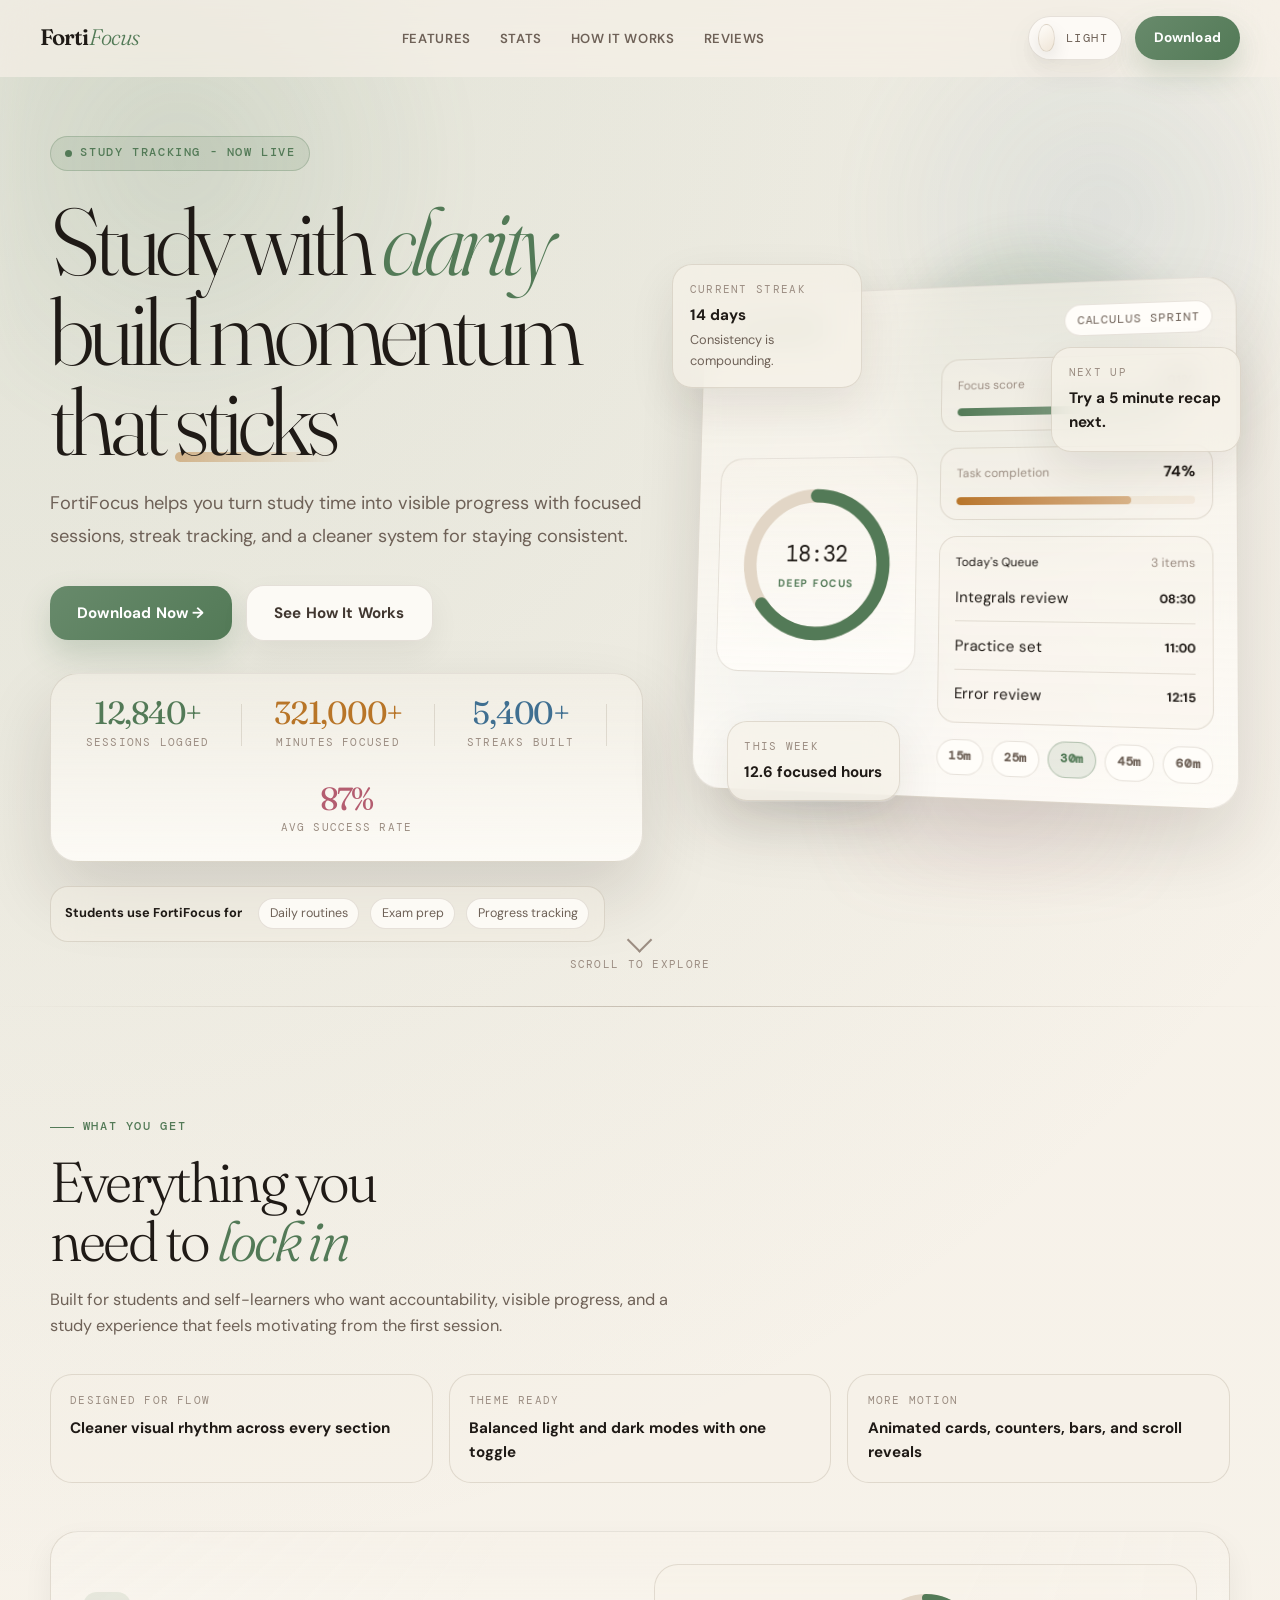
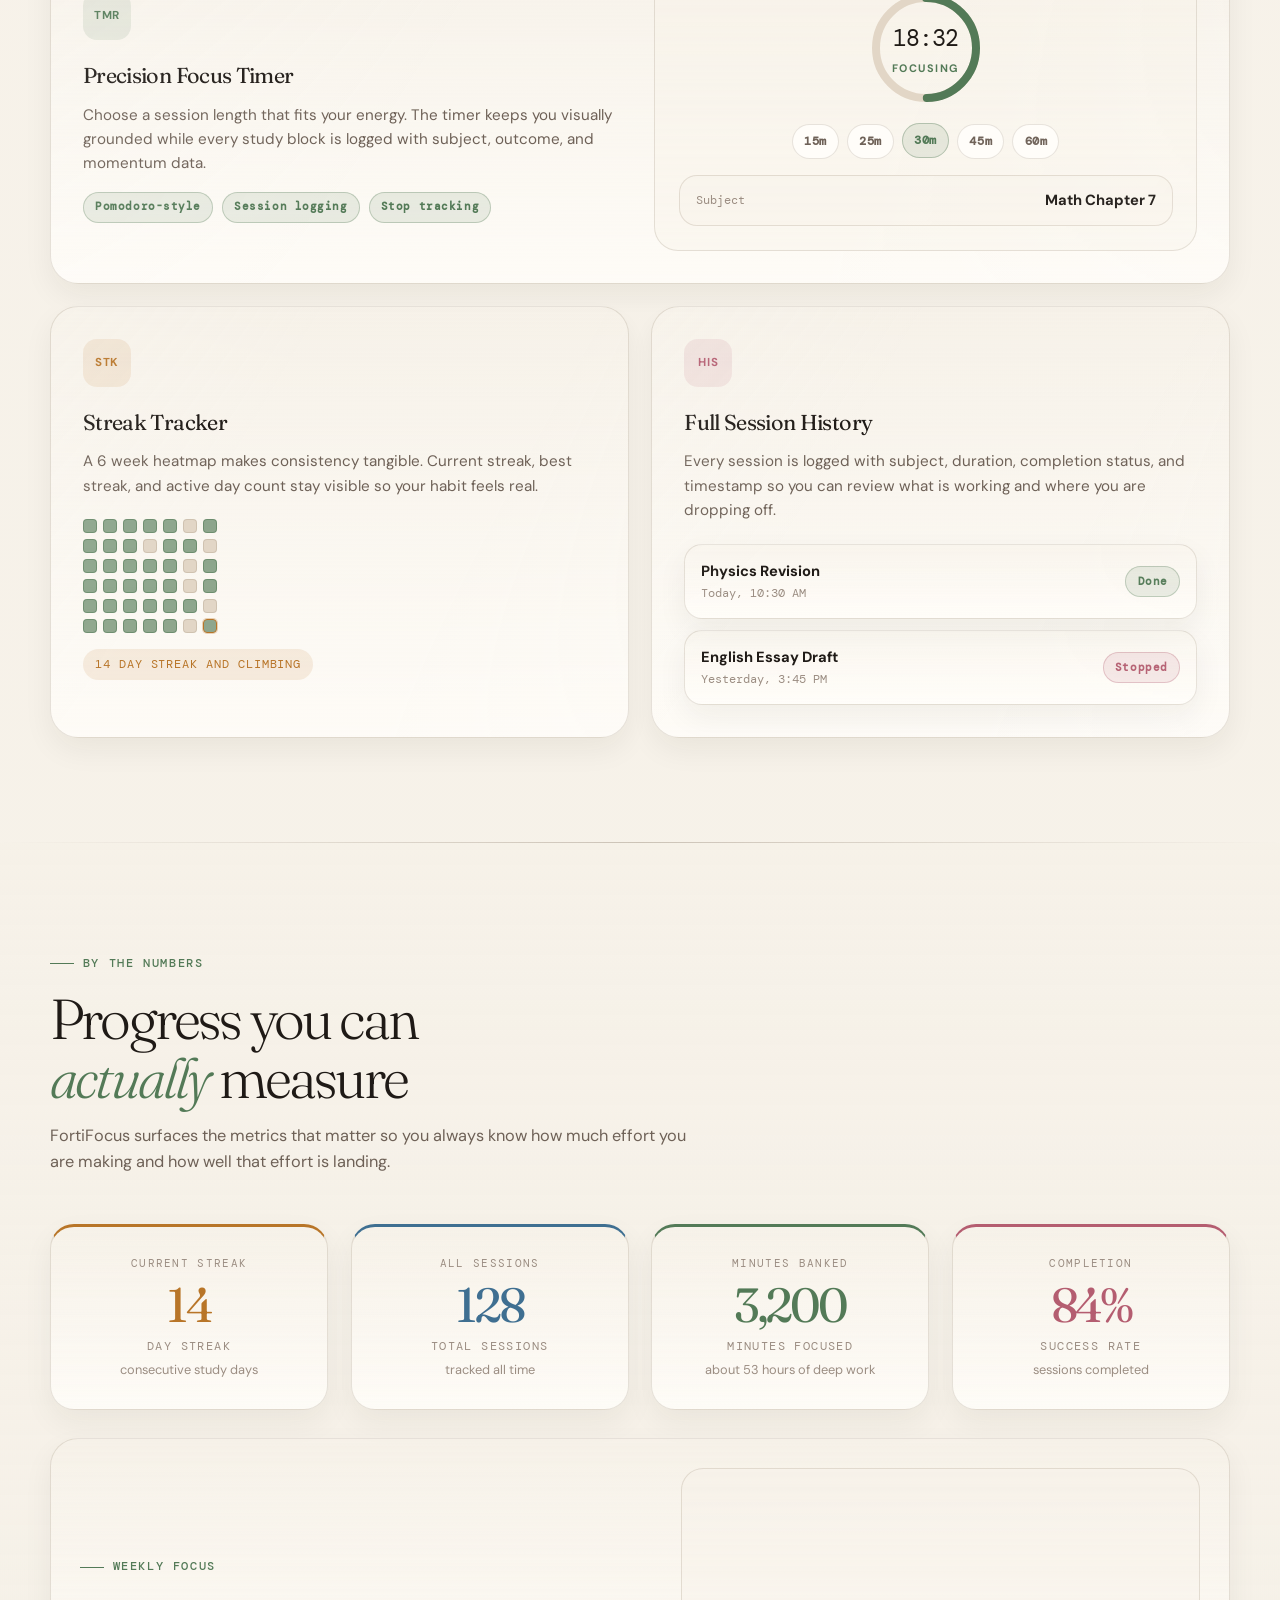
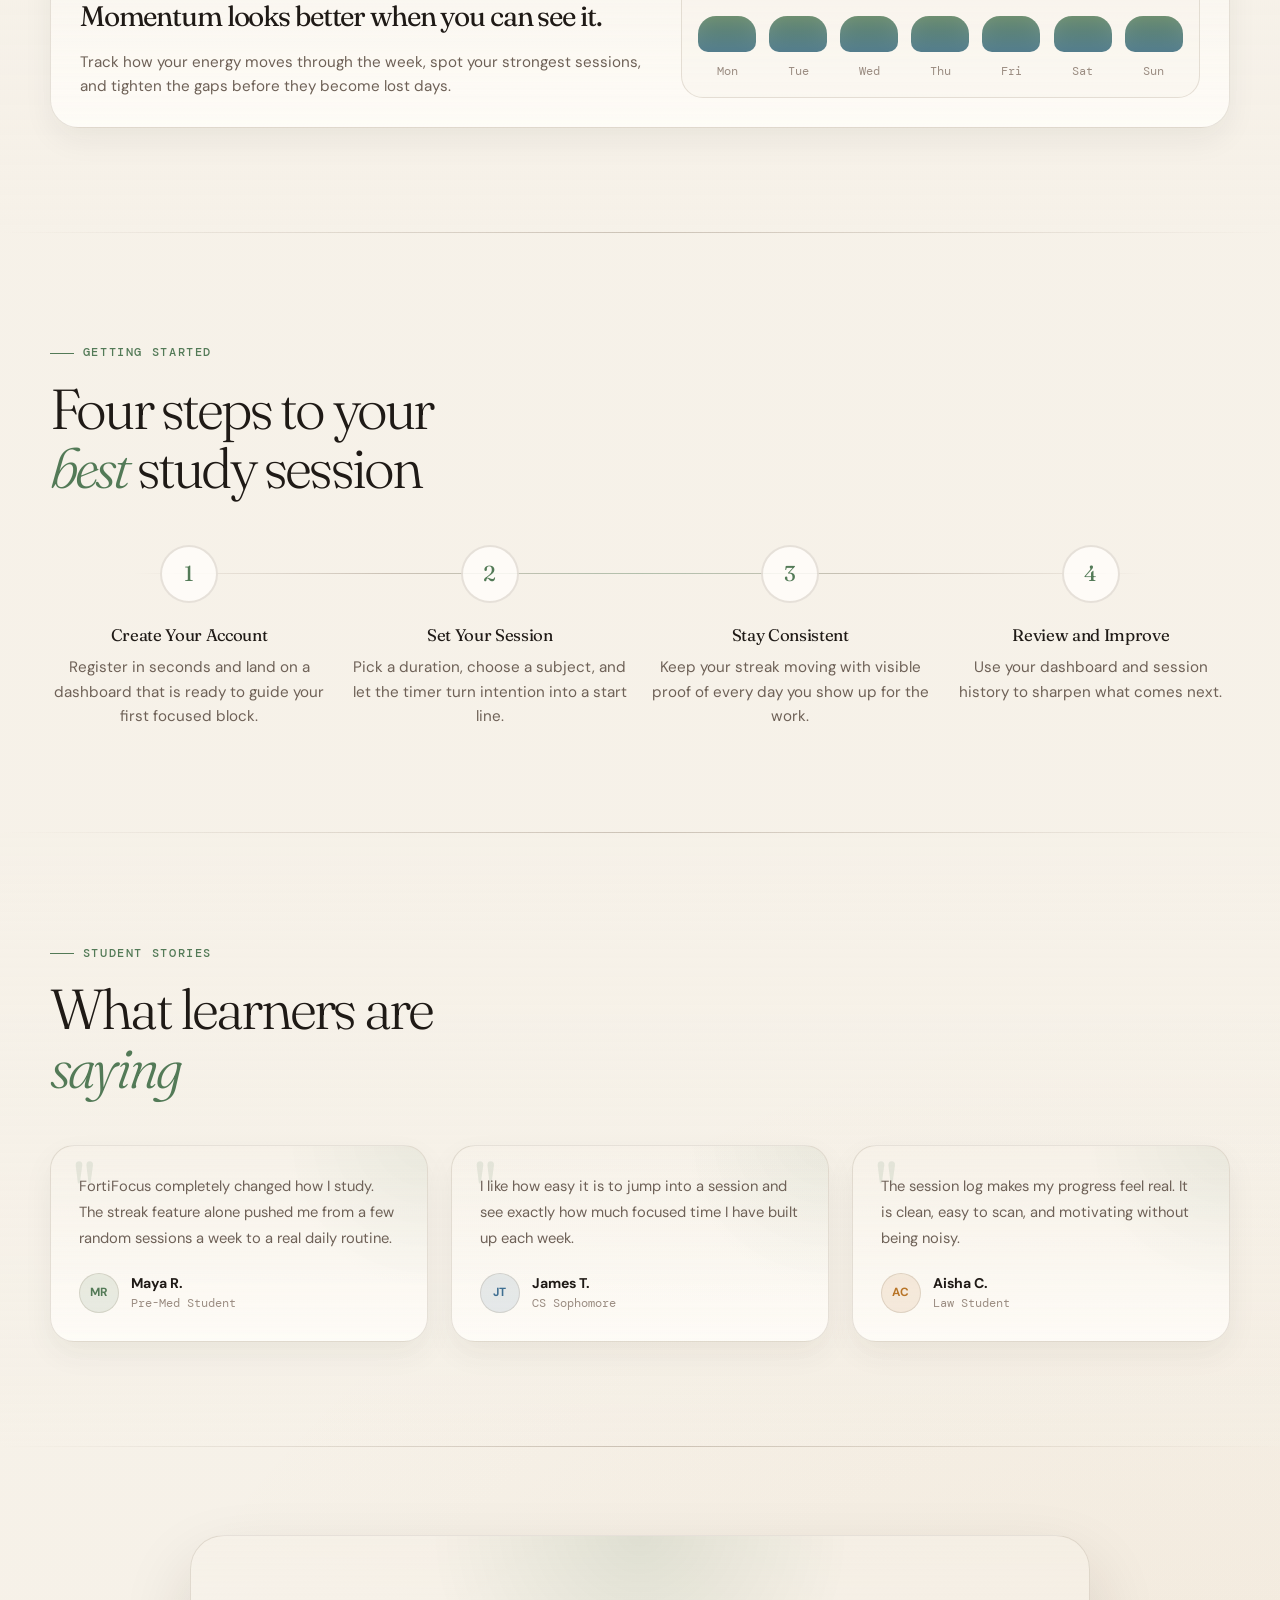
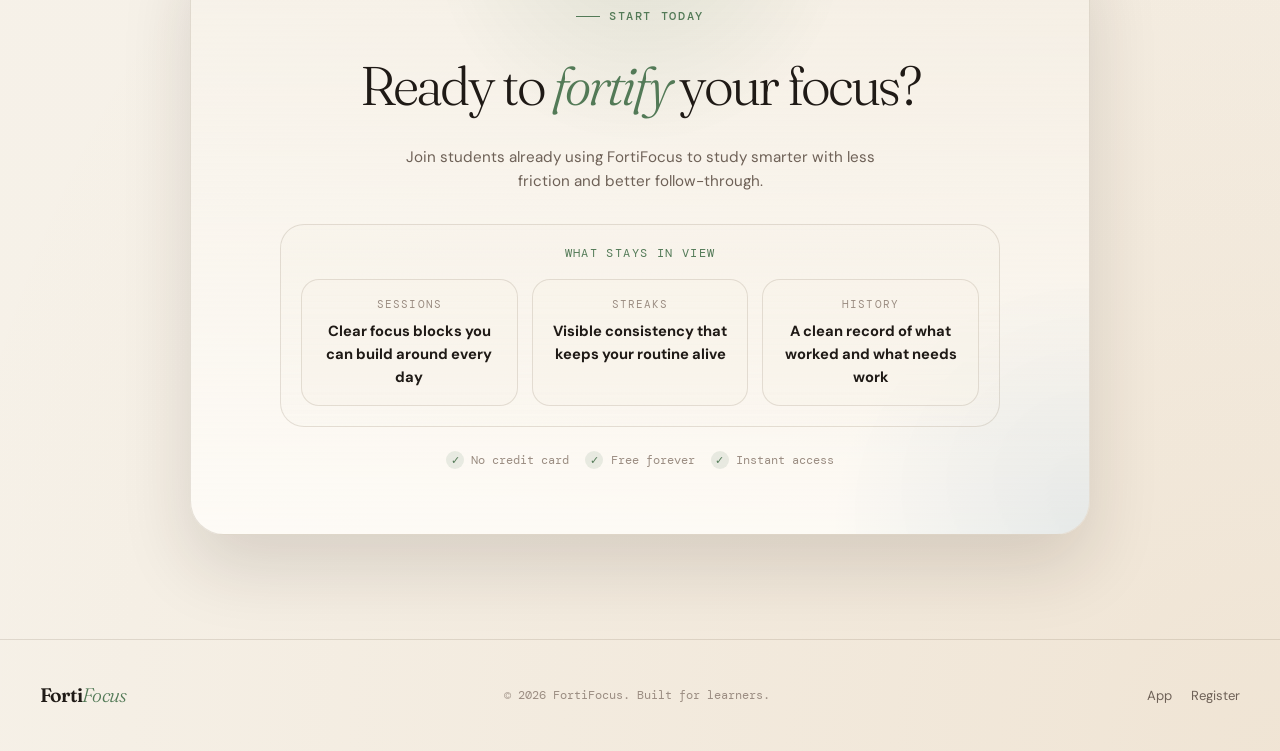
==== commit 9c3accf2: "change sections" ====
--- a/index.html
+++ b/index.html
@@ -3,7 +3,7 @@
 <head>
 <meta charset="UTF-8">
 <meta name="viewport" content="width=device-width, initial-scale=1.0">
-<title>FortiFocus - Smart Study Tracker</title>
+<title>FortiFocus - Study Tracker</title>
 <link href="https://fonts.googleapis.com/css2?family=DM+Sans:wght@400;500;600;700&family=DM+Mono:wght@400;500&family=Fraunces:opsz,wght@9..144,300;9..144,400;9..144,600&display=swap" rel="stylesheet">
 <link rel="stylesheet" href="fortifocus.css">
 </head>
@@ -33,14 +33,14 @@
       <div class="hero-copy">
         <div class="hero-eyebrow">
           <div class="eyebrow-dot"></div>
-          Smart Study Tracking - Now Live
+          Study Tracking - Now Live
         </div>
         <h1>
-          Study <em>smarter</em><br>
+          Study with <em>clarity</em><br>
           build momentum that <span class="accent-word">sticks</span>
         </h1>
         <p class="hero-sub">
-          FortiFocus helps you turn study time into visible progress with focused sessions, streak tracking, and an AI companion that keeps you moving.
+          FortiFocus helps you turn study time into visible progress with focused sessions, streak tracking, and a cleaner system for staying consistent.
         </p>
         <div class="hero-cta">
           <a href="index.html" class="btn-hero btn-hero-primary">Download Now &rarr;</a>
@@ -72,7 +72,7 @@
           <div class="trust-items">
             <span>Daily routines</span>
             <span>Exam prep</span>
-            <span>AI study help</span>
+            <span>Progress tracking</span>
           </div>
         </div>
       </div>
@@ -127,7 +127,7 @@
                   <strong>11:00</strong>
                 </div>
                 <div class="session-item">
-                  <span>SEMAJ recap</span>
+                  <span>Error review</span>
                   <strong>12:15</strong>
                 </div>
               </div>
@@ -148,7 +148,7 @@
           <span>Consistency is compounding.</span>
         </div>
         <div class="floating-card floating-card-two">
-          <div class="floating-kicker">AI nudge</div>
+          <div class="floating-kicker">Next up</div>
           <strong>Try a 5 minute recap next.</strong>
         </div>
         <div class="floating-card floating-card-three">
@@ -234,26 +234,6 @@
           <div class="stat-chip amber-chip">14 day streak and climbing</div>
         </div>
 
-        <div class="feature-card sky reveal reveal-delay-3">
-          <div class="feature-icon icon-sky">AI</div>
-          <div class="feature-title">SEMAJ AI Study Chat</div>
-          <p class="feature-desc">Ask subject questions, get study strategies, and pull yourself out of a slump without leaving the app.</p>
-          <div class="chat-preview animate-on-view">
-            <div class="cp-msg">
-              <div class="cp-av">AI</div>
-              <div class="cp-bubble">What subject are you working on today?</div>
-            </div>
-            <div class="cp-msg user">
-              <div class="cp-av user">ME</div>
-              <div class="cp-bubble user-bubble">Calculus integration and review drills.</div>
-            </div>
-            <div class="cp-msg">
-              <div class="cp-av">AI</div>
-              <div class="cp-bubble">Perfect. Start with u-substitution, then spend 5 minutes checking where you lose signs.</div>
-            </div>
-          </div>
-        </div>
-
         <div class="feature-card rose reveal reveal-delay-4">
           <div class="feature-icon icon-rose">HIS</div>
           <div class="feature-title">Full Session History</div>
@@ -363,7 +343,7 @@
         <div class="step-card reveal reveal-delay-4">
           <div class="step-num">4</div>
           <div class="step-title">Review and Improve</div>
-          <p class="step-desc">Use your dashboard, history, and AI support to sharpen what comes next.</p>
+          <p class="step-desc">Use your dashboard and session history to sharpen what comes next.</p>
         </div>
       </div>
     </div>
@@ -390,7 +370,7 @@
           </div>
         </div>
         <div class="testi-card reveal reveal-delay-2">
-          <p class="testi-quote">SEMAJ AI is actually useful. It gives me specific study strategies when I stall instead of generic productivity filler.</p>
+          <p class="testi-quote">I like how easy it is to jump into a session and see exactly how much focused time I have built up each week.</p>
           <div class="testi-author">
             <div class="testi-avatar testi-avatar-sky">JT</div>
             <div>
@@ -421,13 +401,26 @@
         <div class="section-label cta-label">Start Today</div>
         <h2>Ready to <em>fortify</em> your focus?</h2>
         <p>Join students already using FortiFocus to study smarter with less friction and better follow-through.</p>
-        <div class="cta-actions">
-          <a href="index.html" class="btn-hero btn-hero-primary">Create Free Account &rarr;</a>
+        <div class="cta-glance">
+          <div class="cta-glance-title">What stays in view</div>
+          <div class="cta-glance-grid">
+            <div class="cta-glance-card">
+              <span>Sessions</span>
+              <strong>Clear focus blocks you can build around every day</strong>
+            </div>
+            <div class="cta-glance-card">
+              <span>Streaks</span>
+              <strong>Visible consistency that keeps your routine alive</strong>
+            </div>
+            <div class="cta-glance-card">
+              <span>History</span>
+              <strong>A clean record of what worked and what needs work</strong>
+            </div>
+          </div>
         </div>
         <div class="cta-badges">
           <div class="cta-badge"><div class="badge-check">&#10003;</div> No credit card</div>
           <div class="cta-badge"><div class="badge-check">&#10003;</div> Free forever</div>
-          <div class="cta-badge"><div class="badge-check">&#10003;</div> AI included</div>
           <div class="cta-badge"><div class="badge-check">&#10003;</div> Instant access</div>
         </div>
       </div>
--- a/fortifocus.css
+++ b/fortifocus.css
@@ -684,7 +684,6 @@
 
 .board-side,
 .timer-preview,
-.chat-preview,
 .history-stack {
   display: flex;
   flex-direction: column;
@@ -780,8 +779,7 @@
 }
 
 .dur-pills,
-.tag-row,
-.cta-actions {
+.tag-row {
   display: flex;
   align-items: center;
   flex-wrap: wrap;
@@ -1116,8 +1114,7 @@
   border: 1px solid color-mix(in srgb, var(--rose) 30%, transparent);
 }
 
-.timer-preview,
-.chat-preview {
+.timer-preview {
   padding: 1.45rem;
   border-radius: 24px;
   border: 1px solid var(--border);
@@ -1168,58 +1165,6 @@
 .s-day.today {
   border-color: var(--amber);
   box-shadow: 0 0 0 1px color-mix(in srgb, var(--amber) 30%, transparent);
-}
-
-.chat-preview {
-  gap: 0.8rem;
-}
-
-.cp-msg {
-  display: flex;
-  align-items: flex-start;
-  gap: 0.65rem;
-}
-
-.cp-msg.user {
-  flex-direction: row-reverse;
-}
-
-.cp-av {
-  width: 30px;
-  height: 30px;
-  display: inline-flex;
-  align-items: center;
-  justify-content: center;
-  border-radius: 50%;
-  background: var(--sage-light);
-  color: var(--sage);
-  font-size: 0.58rem;
-  font-weight: 700;
-  letter-spacing: 0.08em;
-  border: 1px solid color-mix(in srgb, var(--sage) 28%, transparent);
-  flex-shrink: 0;
-}
-
-.cp-av.user {
-  background: var(--paper-3);
-  color: var(--ink-3);
-  border-color: var(--border);
-}
-
-.cp-bubble {
-  max-width: calc(100% - 42px);
-  padding: 0.75rem 0.95rem;
-  border-radius: 14px 14px 14px 6px;
-  border: 1px solid var(--border);
-  background: var(--surface-2);
-  color: var(--ink-2);
-  font-size: 0.84rem;
-}
-
-.user-bubble {
-  background: var(--sage-light);
-  color: var(--sage);
-  border-radius: 14px 14px 6px 14px;
 }
 
 .history-stack {
@@ -1535,8 +1480,55 @@
   margin: 0 auto 1.9rem;
 }
 
-.cta-actions {
-  justify-content: center;
+.cta-glance {
+  position: relative;
+  z-index: 1;
+  max-width: 720px;
+  margin: 0 auto;
+  padding: 1.25rem;
+  border-radius: 24px;
+  border: 1px solid var(--border);
+  background: linear-gradient(180deg, rgba(var(--paper-rgb), 0.42), rgba(var(--paper-rgb), 0.18));
+  box-shadow: inset 0 1px 0 rgba(255, 255, 255, 0.06);
+}
+
+.cta-glance-title {
+  margin-bottom: 0.95rem;
+  font-family: "DM Mono", monospace;
+  font-size: 0.72rem;
+  letter-spacing: 0.12em;
+  text-transform: uppercase;
+  color: var(--sage);
+}
+
+.cta-glance-grid {
+  display: grid;
+  grid-template-columns: repeat(3, minmax(0, 1fr));
+  gap: 0.85rem;
+}
+
+.cta-glance-card {
+  padding: 1rem;
+  border-radius: 18px;
+  border: 1px solid var(--border);
+  background: rgba(var(--paper-rgb), 0.38);
+}
+
+.cta-glance-card span {
+  display: block;
+  margin-bottom: 0.45rem;
+  font-family: "DM Mono", monospace;
+  font-size: 0.68rem;
+  letter-spacing: 0.1em;
+  text-transform: uppercase;
+  color: var(--ink-4);
+}
+
+.cta-glance-card strong {
+  display: block;
+  font-size: 0.92rem;
+  line-height: 1.55;
+  color: var(--ink);
 }
 
 .cta-badges {
@@ -1808,7 +1800,8 @@
   .stats-showcase,
   .testimonials-grid,
   .steps-grid,
-  .feature-band {
+  .feature-band,
+  .cta-glance-grid {
     grid-template-columns: 1fr;
   }
 
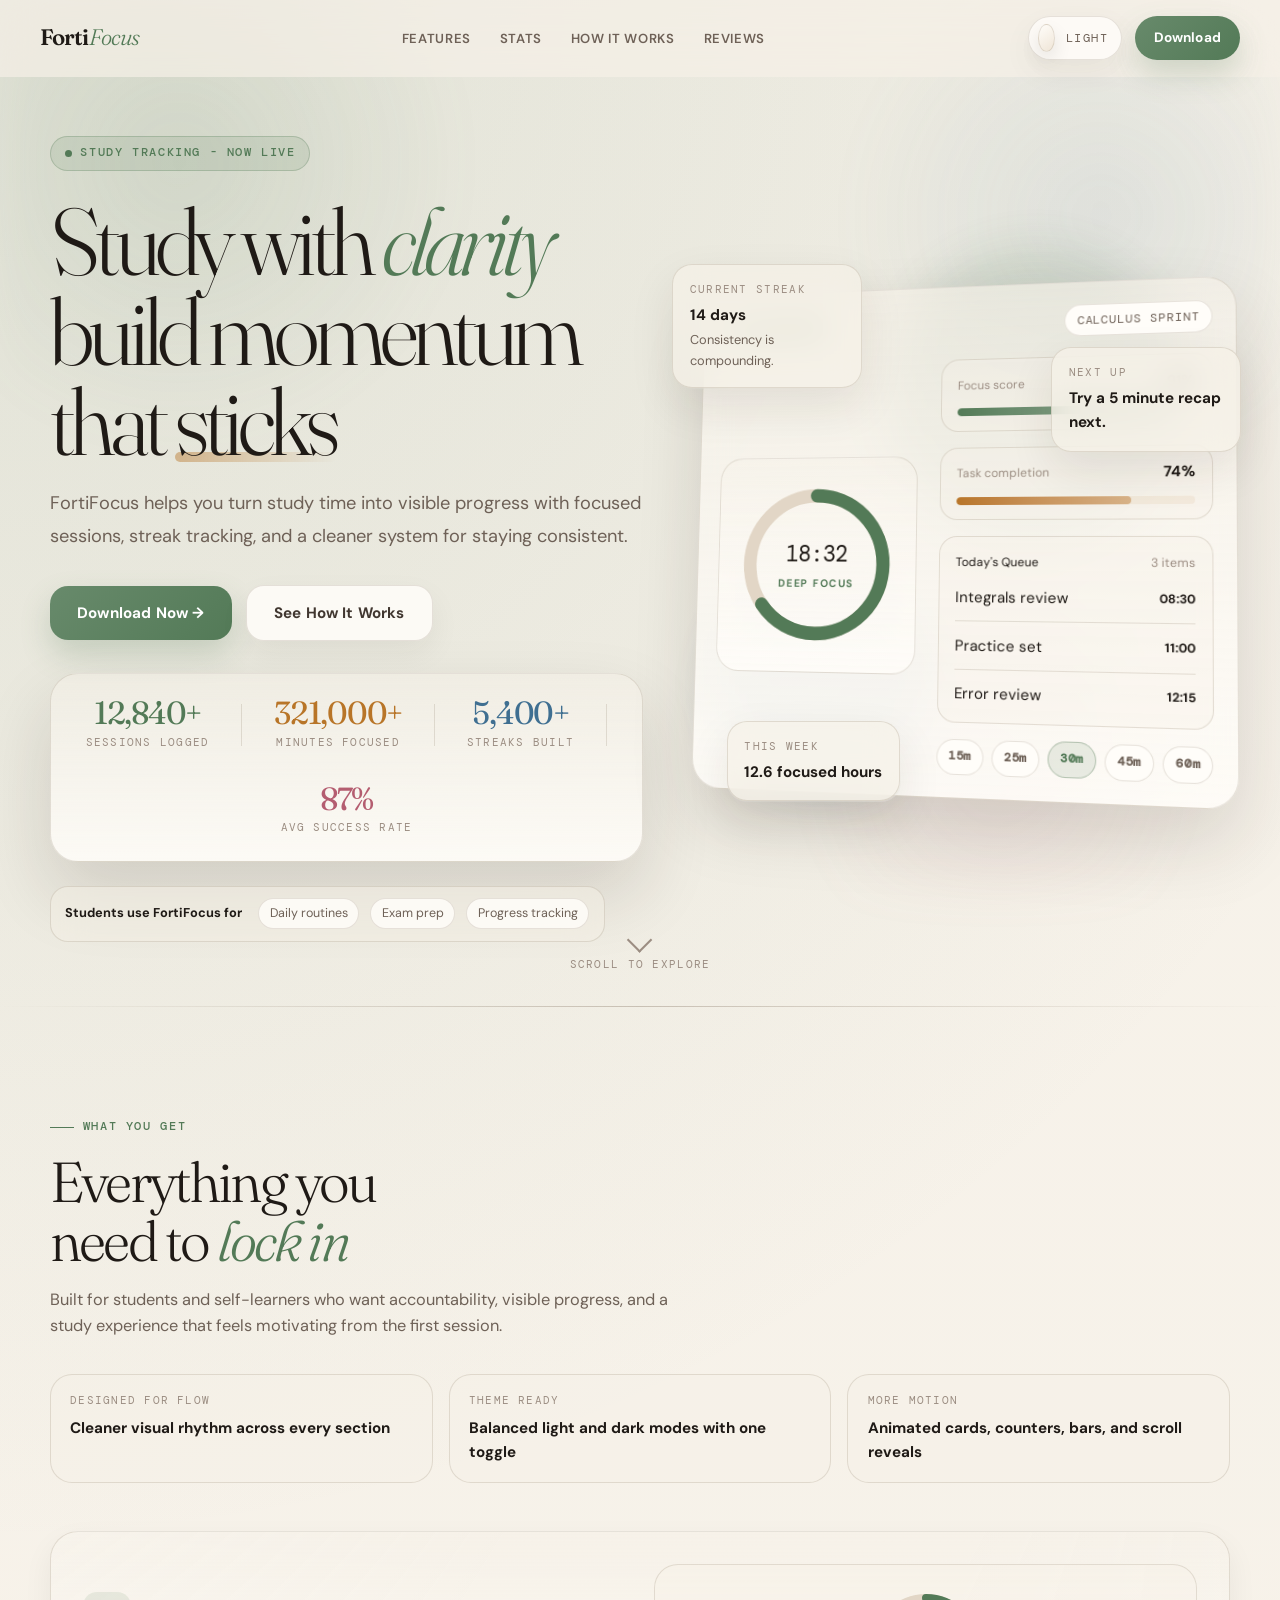
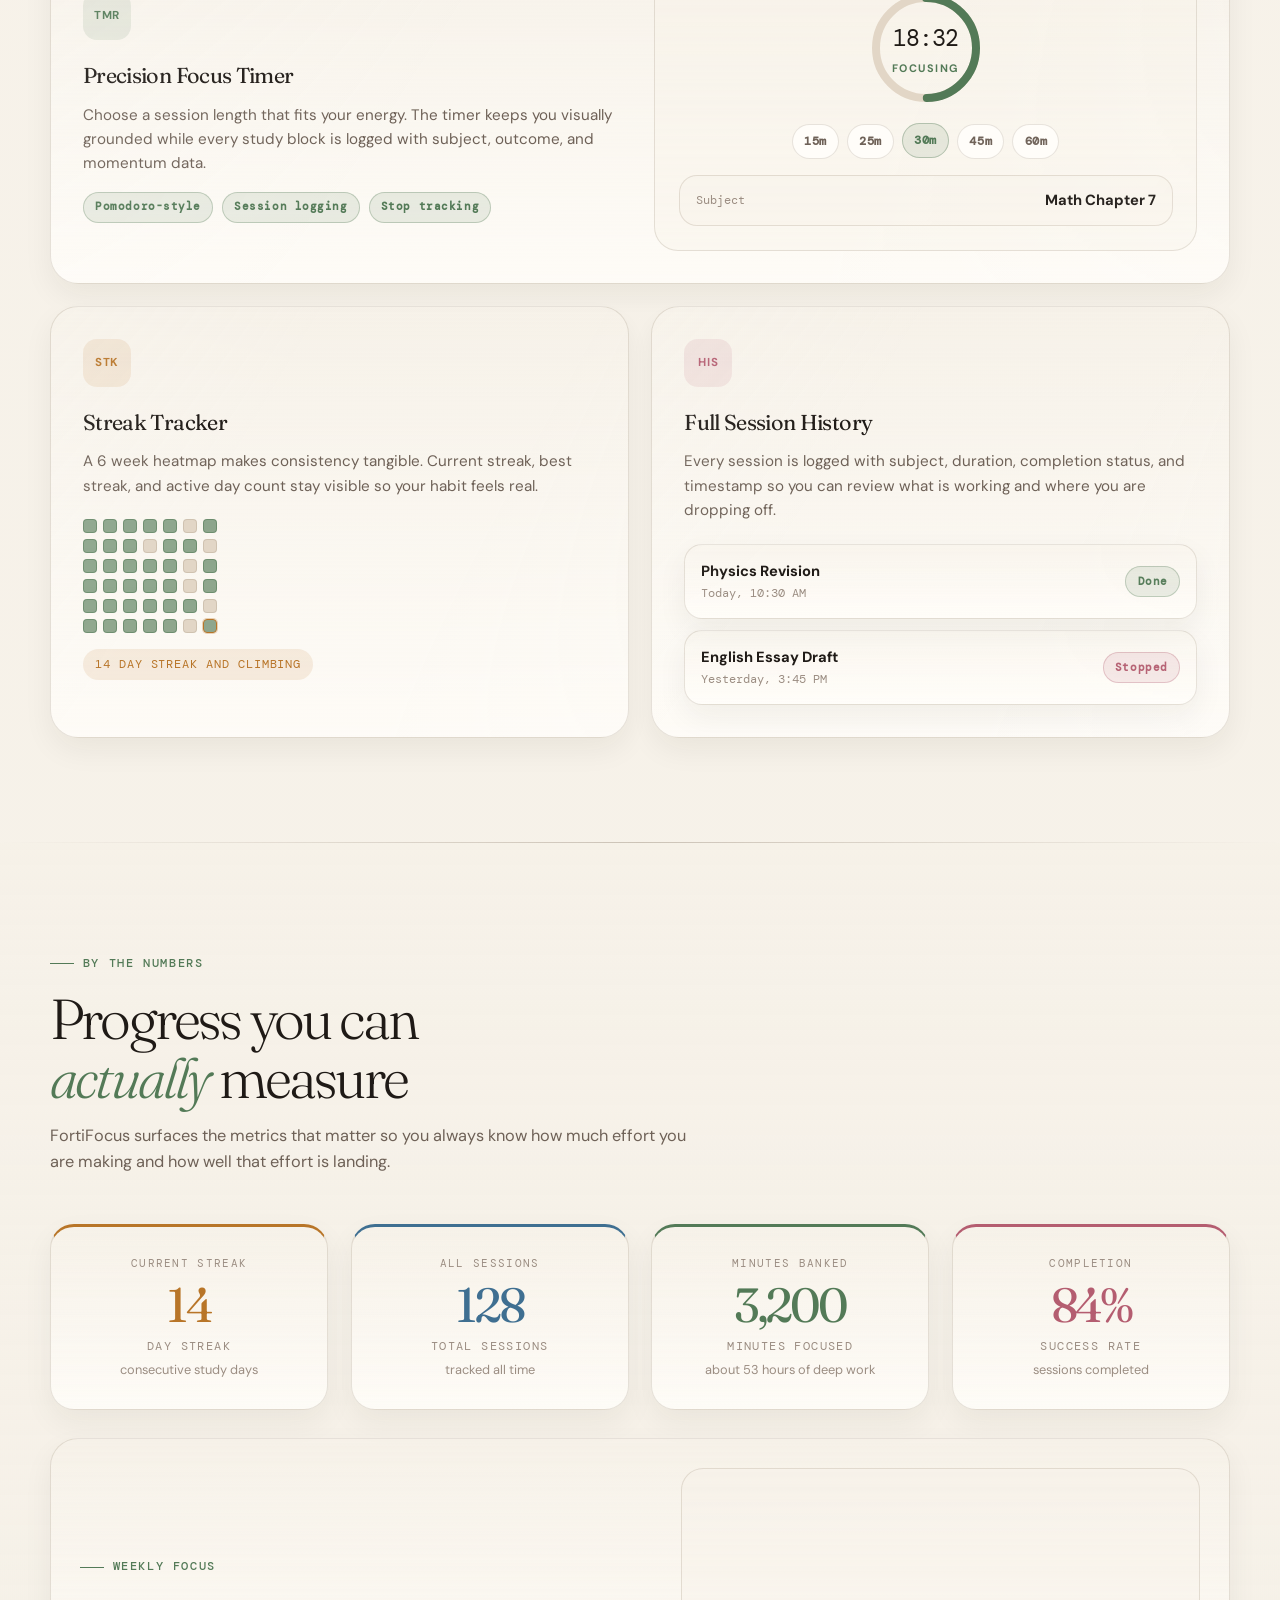
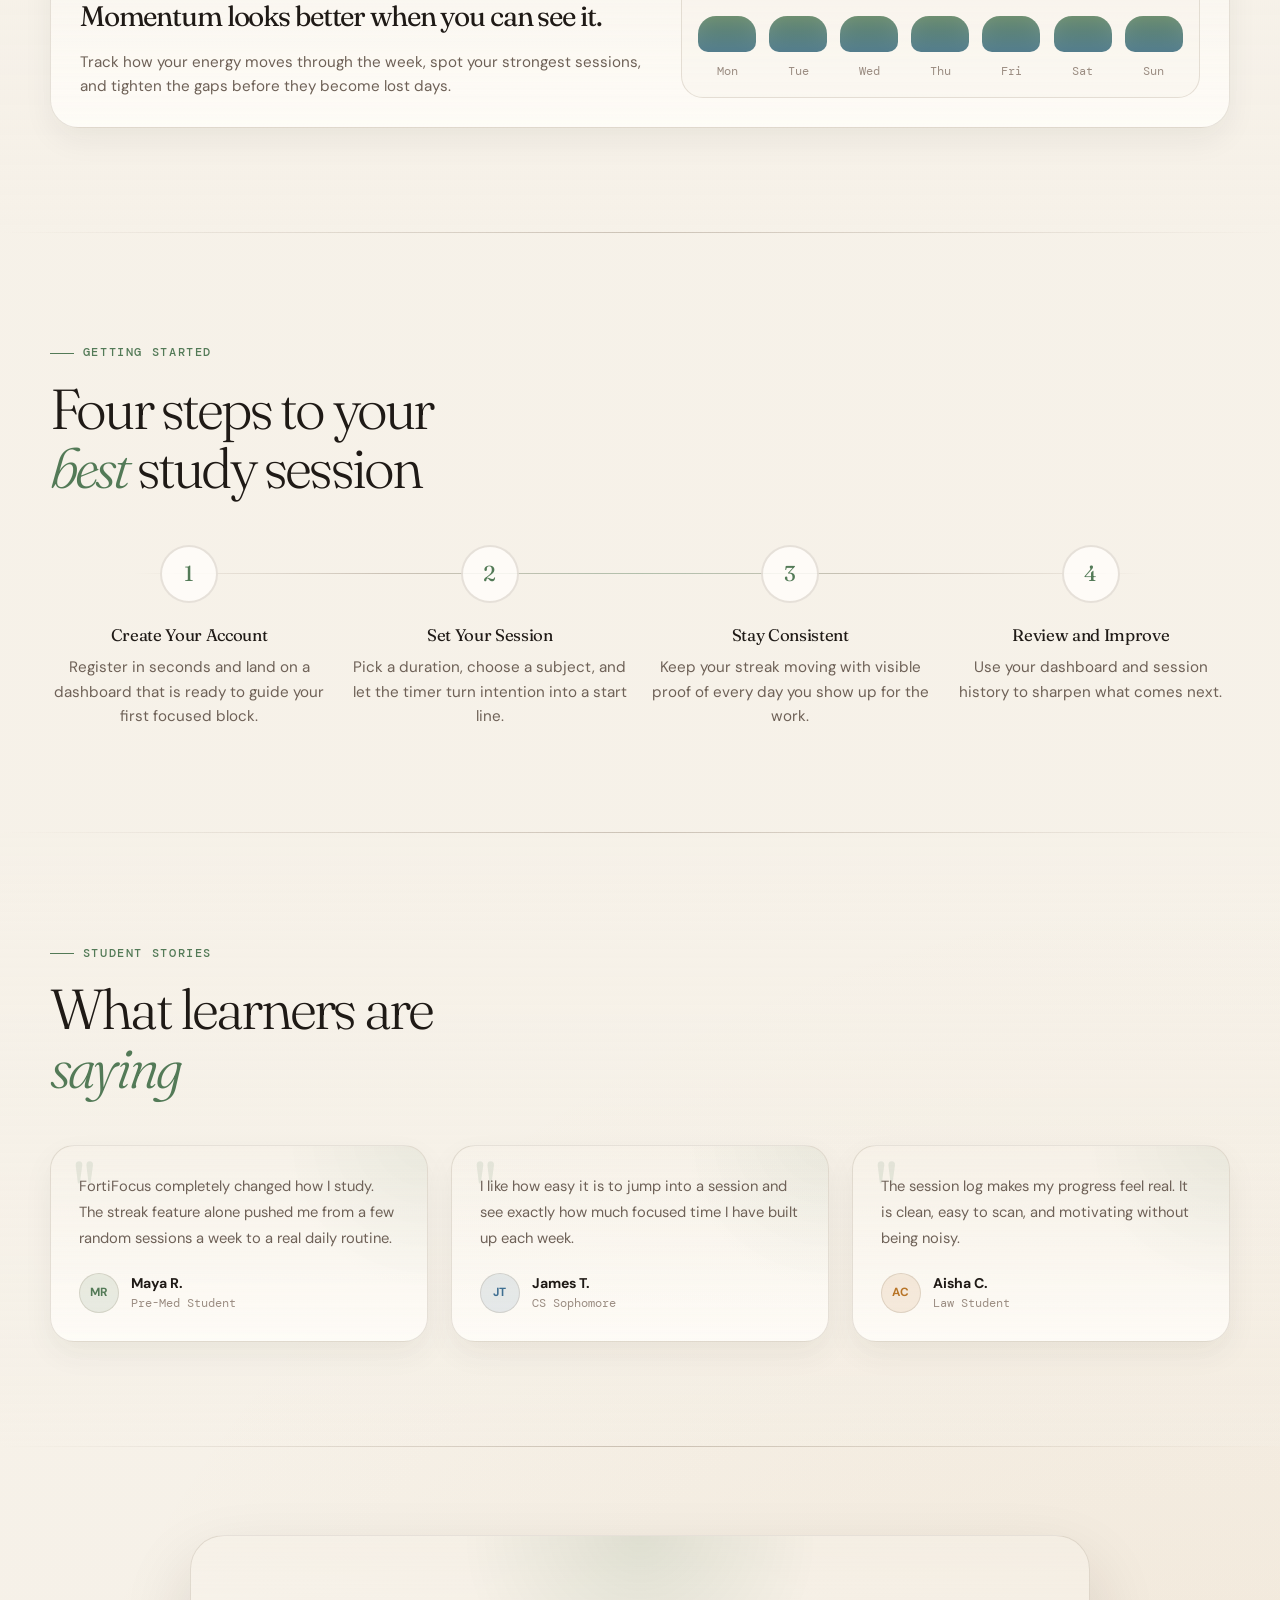
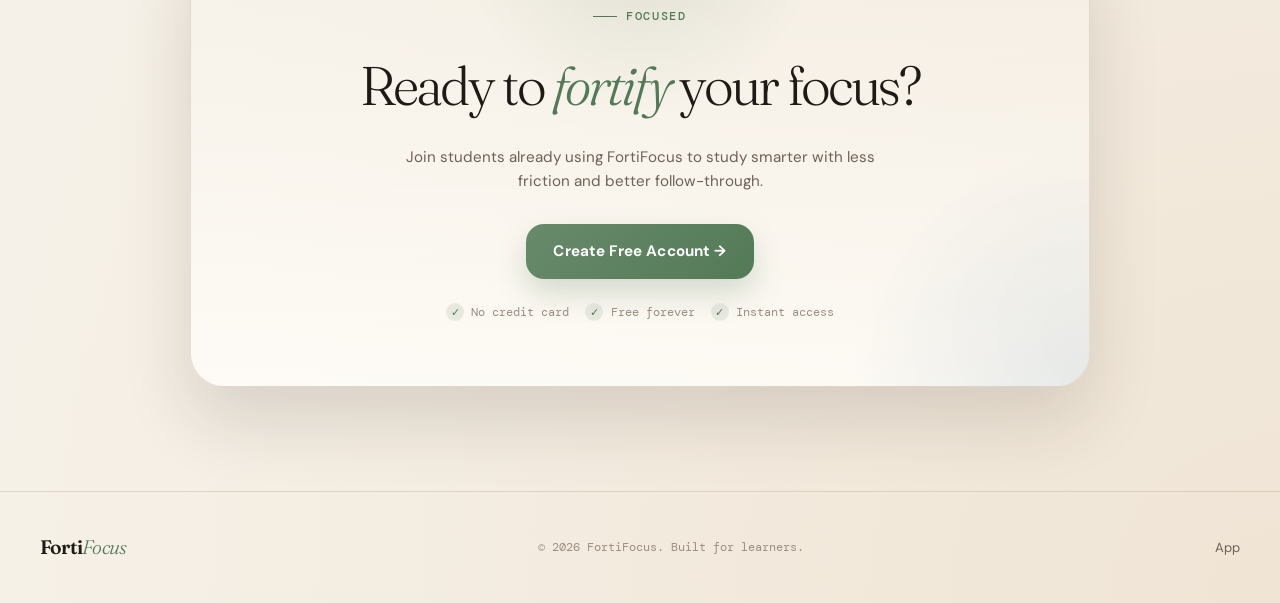
==== commit 32038c15: "improved" ====
--- a/index.html
+++ b/index.html
@@ -398,25 +398,11 @@
   <section class="section-shell cta-wrap">
     <div class="container">
       <div class="cta-section reveal">
-        <div class="section-label cta-label">Start Today</div>
+        <div class="section-label cta-label">FOCUSED</div>
         <h2>Ready to <em>fortify</em> your focus?</h2>
         <p>Join students already using FortiFocus to study smarter with less friction and better follow-through.</p>
-        <div class="cta-glance">
-          <div class="cta-glance-title">What stays in view</div>
-          <div class="cta-glance-grid">
-            <div class="cta-glance-card">
-              <span>Sessions</span>
-              <strong>Clear focus blocks you can build around every day</strong>
-            </div>
-            <div class="cta-glance-card">
-              <span>Streaks</span>
-              <strong>Visible consistency that keeps your routine alive</strong>
-            </div>
-            <div class="cta-glance-card">
-              <span>History</span>
-              <strong>A clean record of what worked and what needs work</strong>
-            </div>
-          </div>
+        <div class="cta-actions">
+          <a href="index.html" class="btn-hero btn-hero-primary">Create Free Account &rarr;</a>
         </div>
         <div class="cta-badges">
           <div class="cta-badge"><div class="badge-check">&#10003;</div> No credit card</div>
@@ -433,7 +419,6 @@
   <div class="footer-copy">&copy; 2026 FortiFocus. Built for learners.</div>
   <div class="footer-links">
     <a href="index.html">App</a>
-    <a href="index.html">Register</a>
   </div>
 </footer>
 
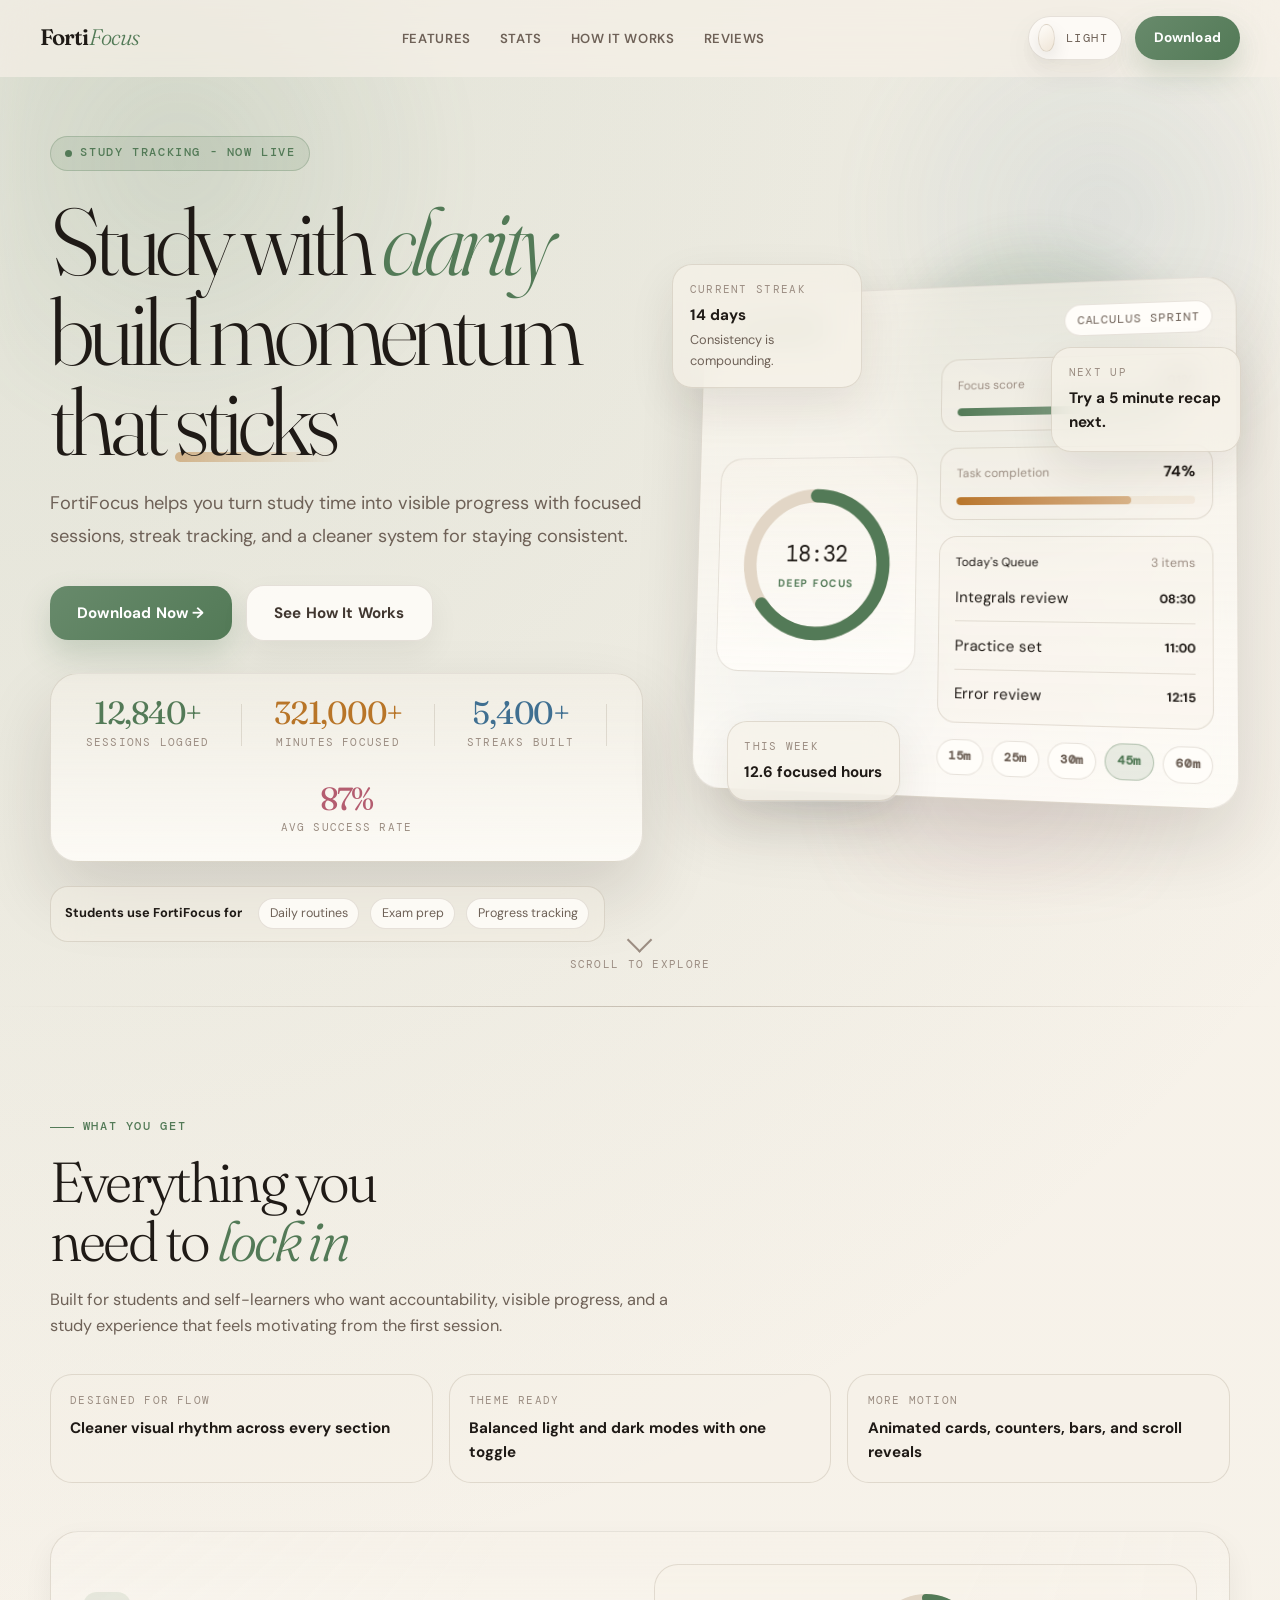
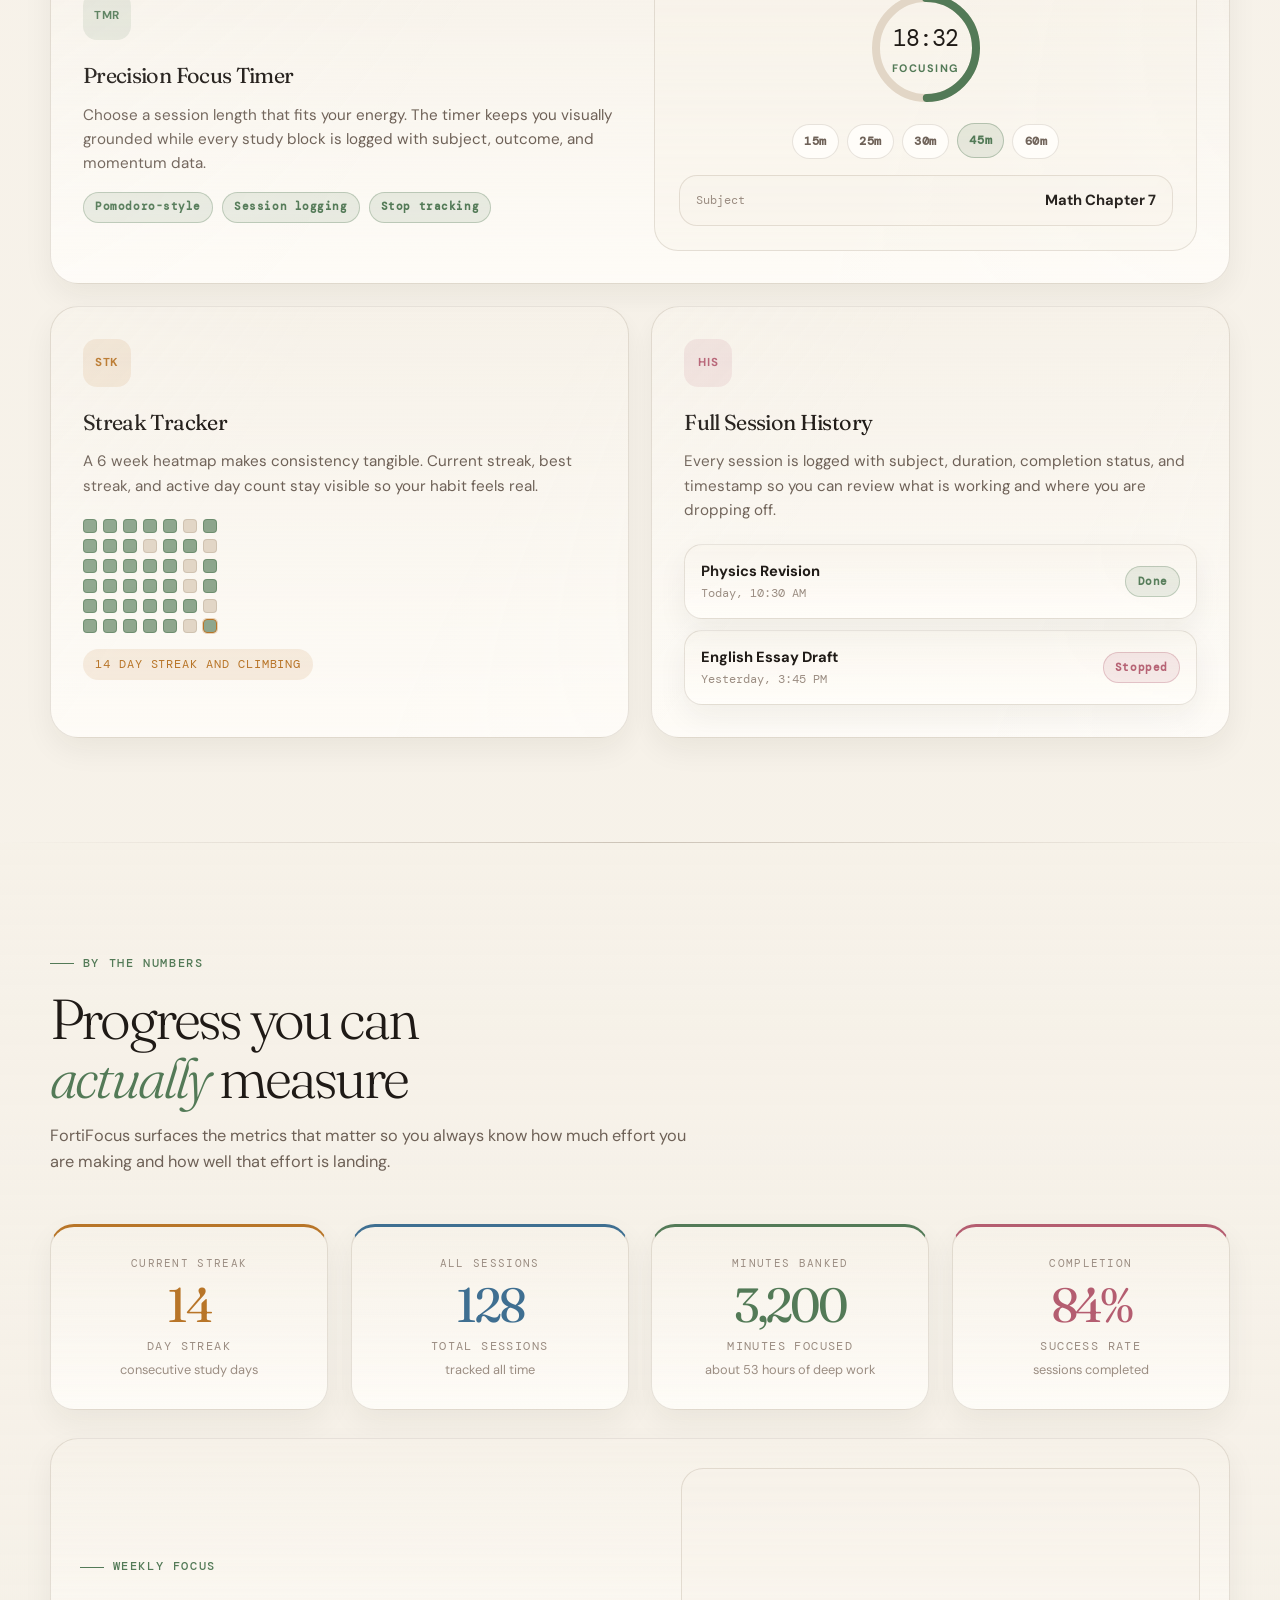
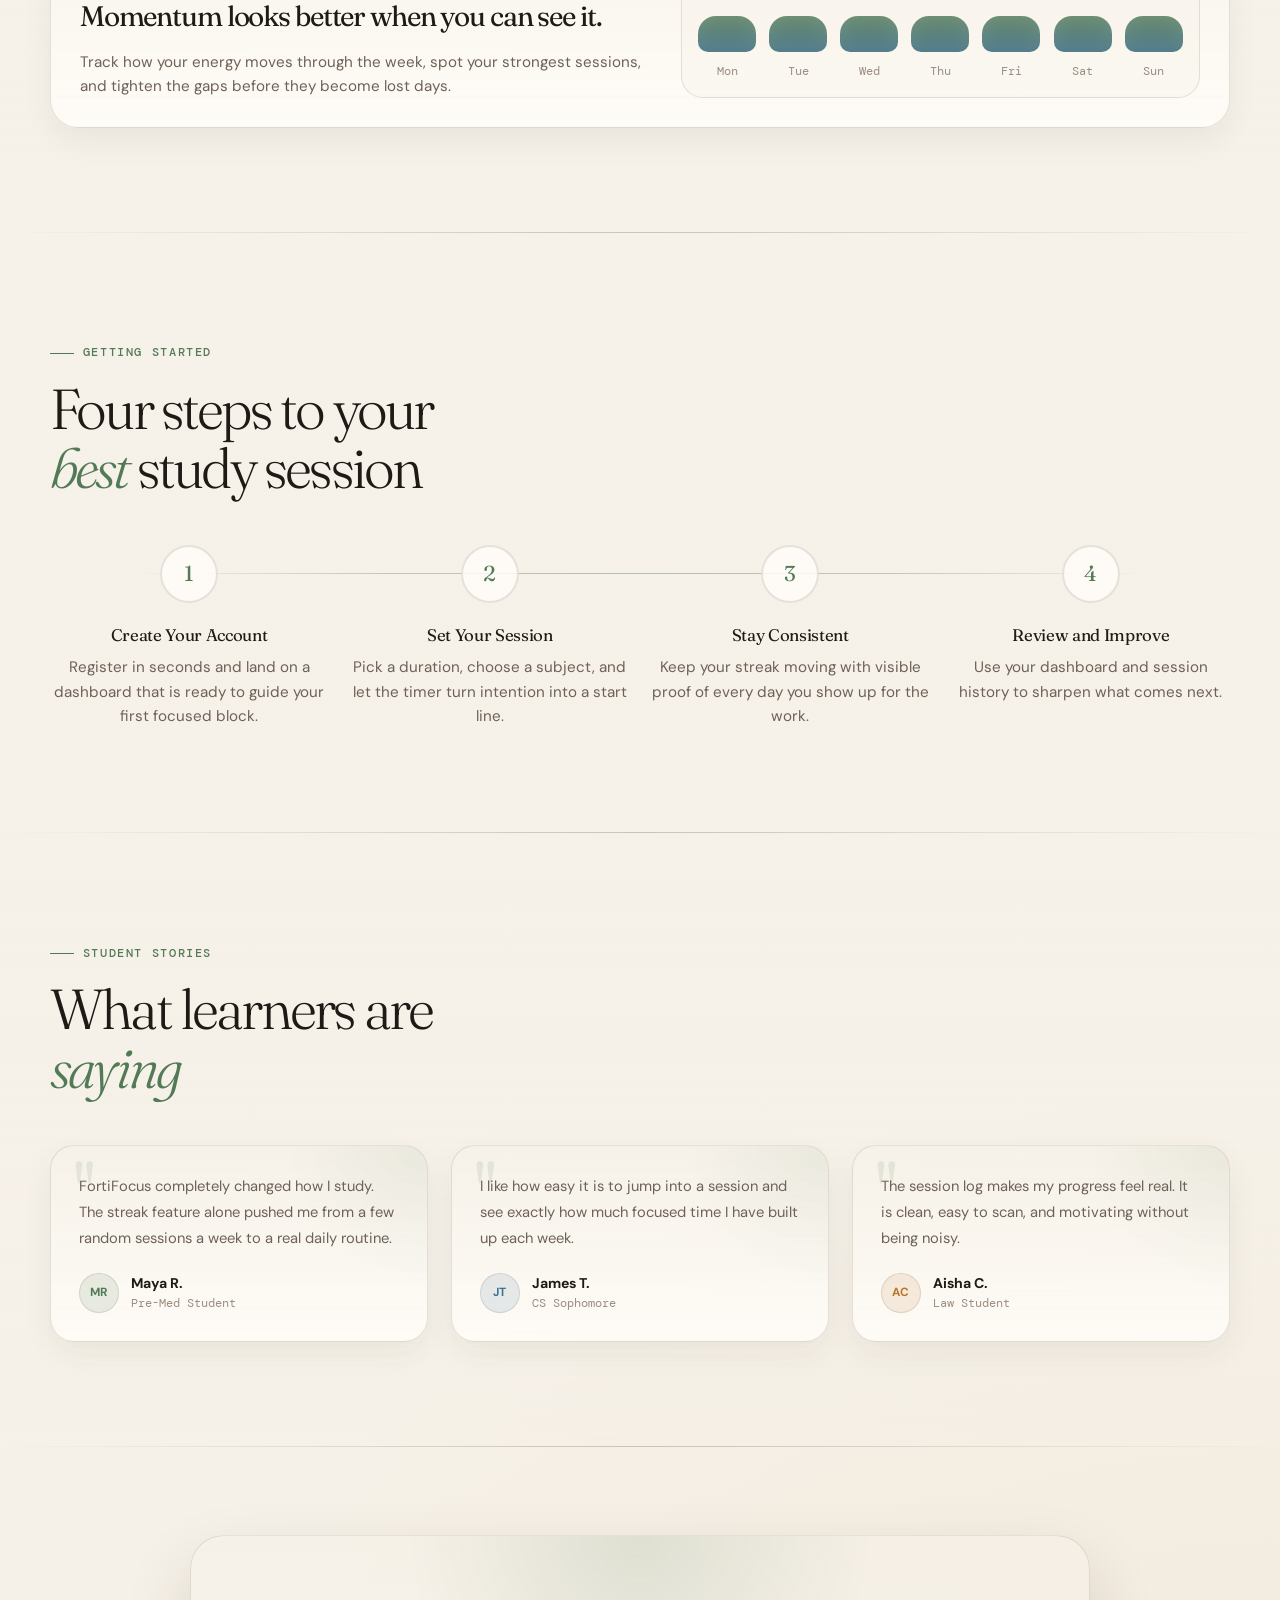
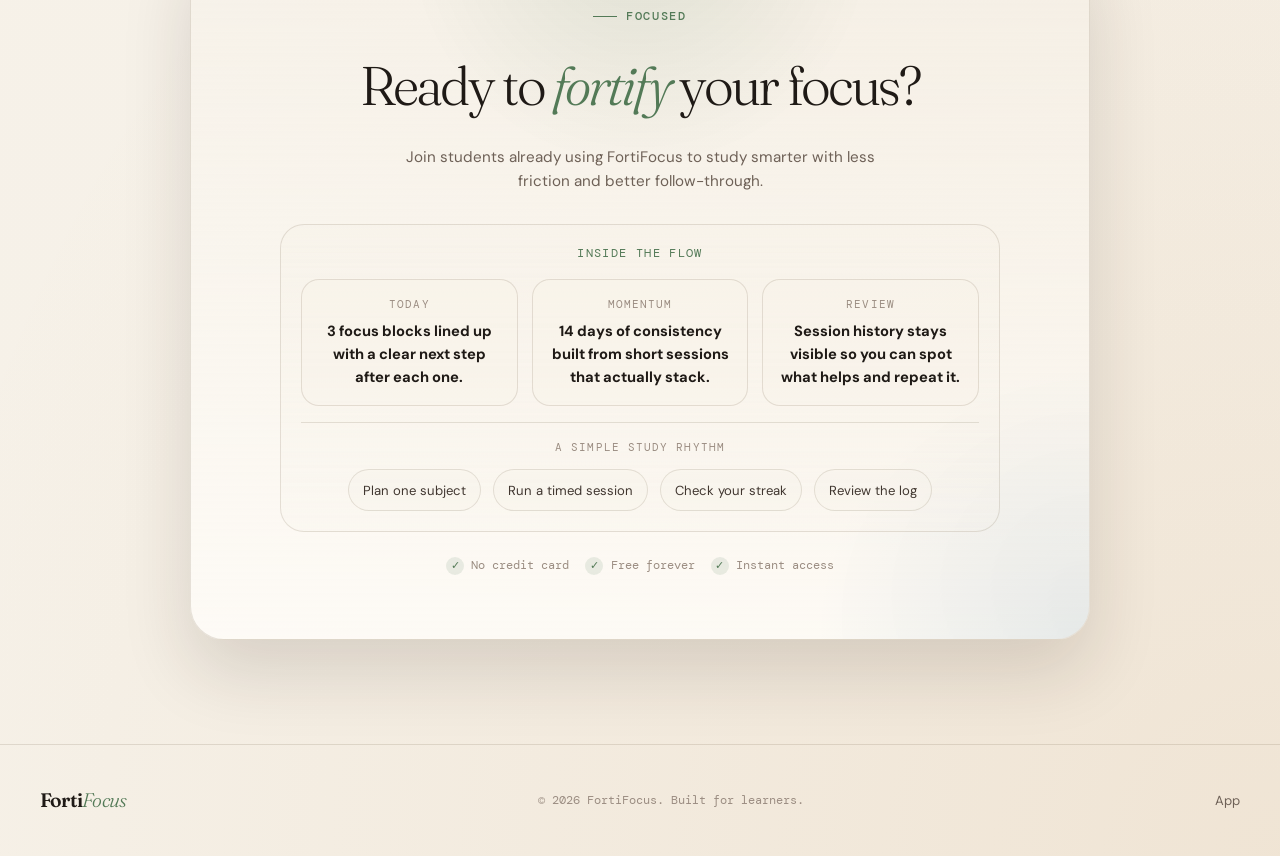
==== commit 23124821: "more good" ====
--- a/index.html
+++ b/index.html
@@ -401,8 +401,31 @@
         <div class="section-label cta-label">FOCUSED</div>
         <h2>Ready to <em>fortify</em> your focus?</h2>
         <p>Join students already using FortiFocus to study smarter with less friction and better follow-through.</p>
-        <div class="cta-actions">
-          <a href="index.html" class="btn-hero btn-hero-primary">Create Free Account &rarr;</a>
+        <div class="cta-glance">
+          <div class="cta-glance-title">Inside the flow</div>
+          <div class="cta-glance-grid">
+            <div class="cta-glance-card">
+              <span>Today</span>
+              <strong>3 focus blocks lined up with a clear next step after each one.</strong>
+            </div>
+            <div class="cta-glance-card">
+              <span>Momentum</span>
+              <strong>14 days of consistency built from short sessions that actually stack.</strong>
+            </div>
+            <div class="cta-glance-card">
+              <span>Review</span>
+              <strong>Session history stays visible so you can spot what helps and repeat it.</strong>
+            </div>
+          </div>
+          <div class="cta-routine">
+            <div class="cta-routine-label">A simple study rhythm</div>
+            <div class="cta-routine-steps">
+              <div class="cta-routine-step">Plan one subject</div>
+              <div class="cta-routine-step">Run a timed session</div>
+              <div class="cta-routine-step">Check your streak</div>
+              <div class="cta-routine-step">Review the log</div>
+            </div>
+          </div>
         </div>
         <div class="cta-badges">
           <div class="cta-badge"><div class="badge-check">&#10003;</div> No credit card</div>
--- a/fortifocus.css
+++ b/fortifocus.css
@@ -1531,6 +1531,38 @@
   color: var(--ink);
 }
 
+.cta-routine {
+  margin-top: 1rem;
+  padding-top: 1rem;
+  border-top: 1px solid var(--border);
+}
+
+.cta-routine-label {
+  margin-bottom: 0.8rem;
+  font-family: "DM Mono", monospace;
+  font-size: 0.68rem;
+  letter-spacing: 0.1em;
+  text-transform: uppercase;
+  color: var(--ink-4);
+}
+
+.cta-routine-steps {
+  display: flex;
+  align-items: center;
+  justify-content: center;
+  flex-wrap: wrap;
+  gap: 0.7rem;
+}
+
+.cta-routine-step {
+  padding: 0.6rem 0.9rem;
+  border-radius: 999px;
+  border: 1px solid var(--border);
+  background: rgba(var(--paper-rgb), 0.32);
+  color: var(--ink-2);
+  font-size: 0.82rem;
+}
+
 .cta-badges {
   position: relative;
   z-index: 1;
@@ -1805,6 +1837,10 @@
     grid-template-columns: 1fr;
   }
 
+  .cta-routine-steps {
+    justify-content: center;
+  }
+
   .feature-card.big {
     grid-column: span 1;
     grid-template-columns: 1fr;
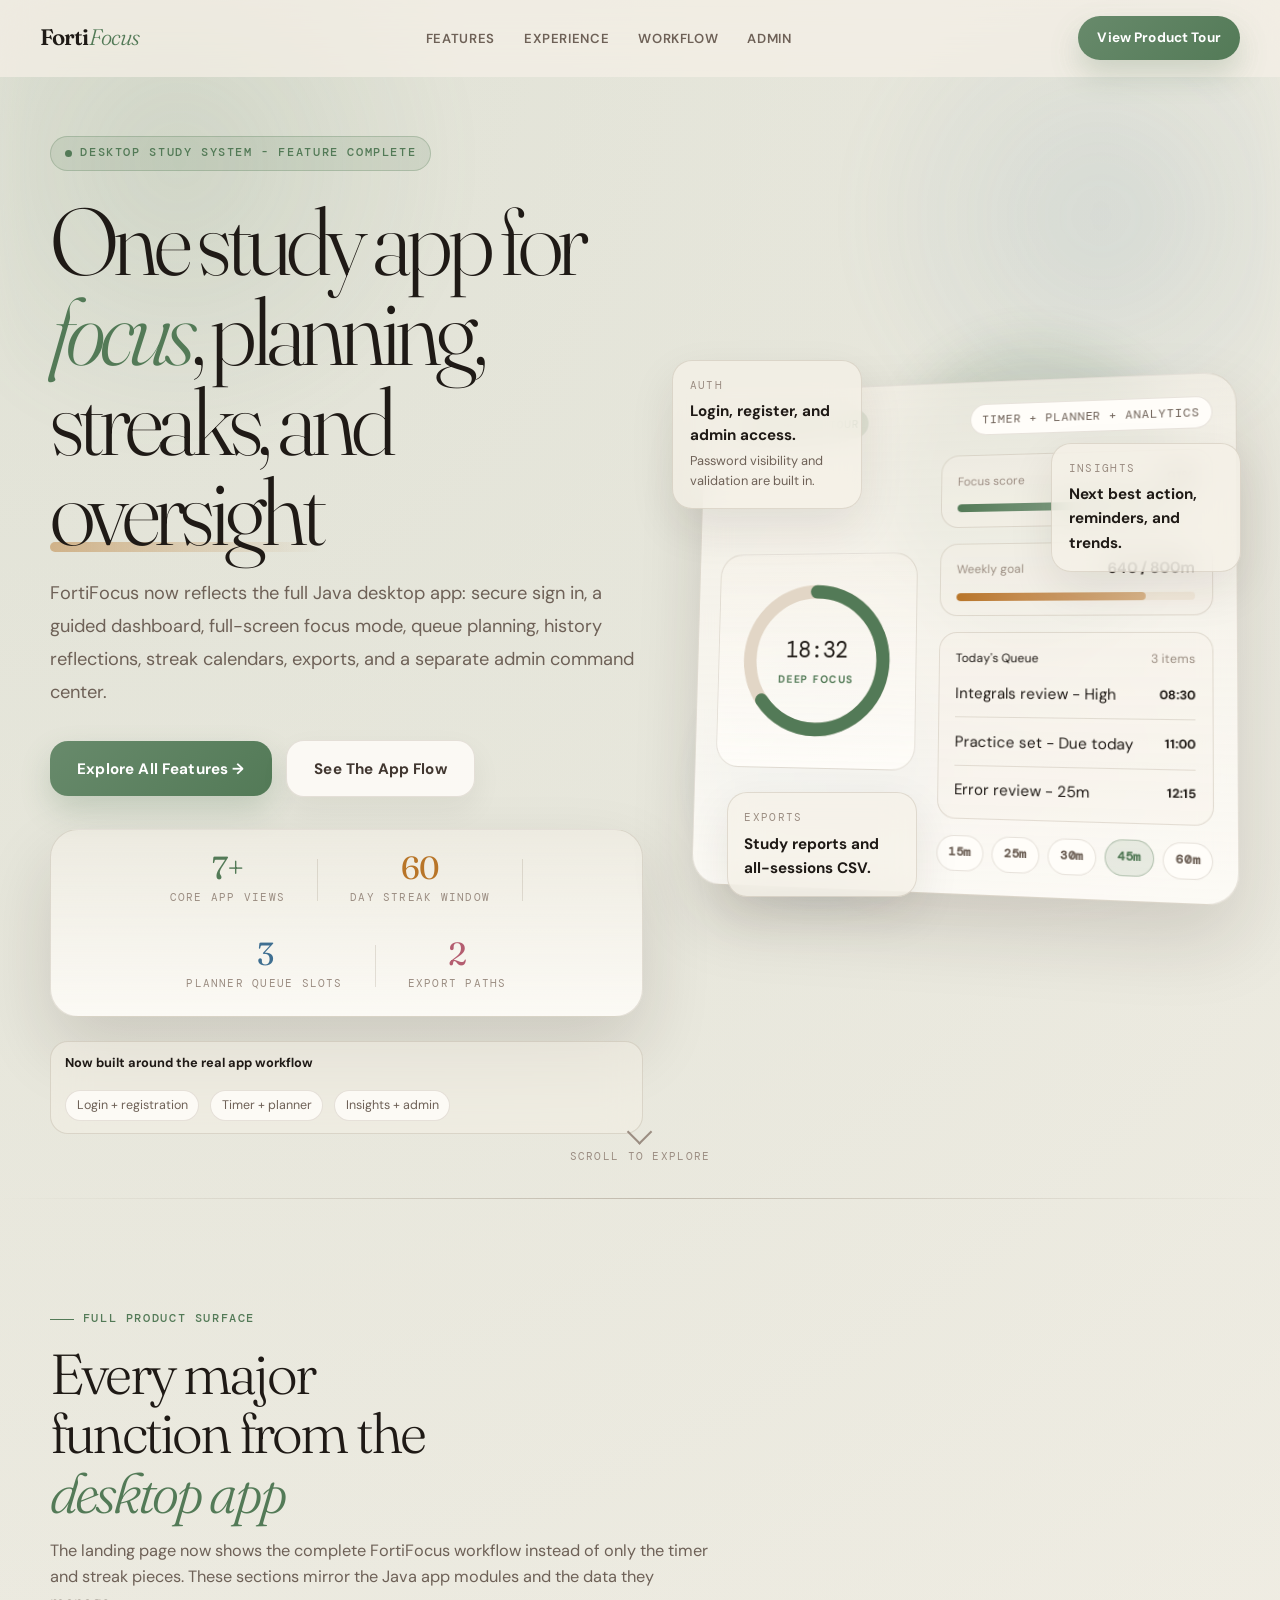
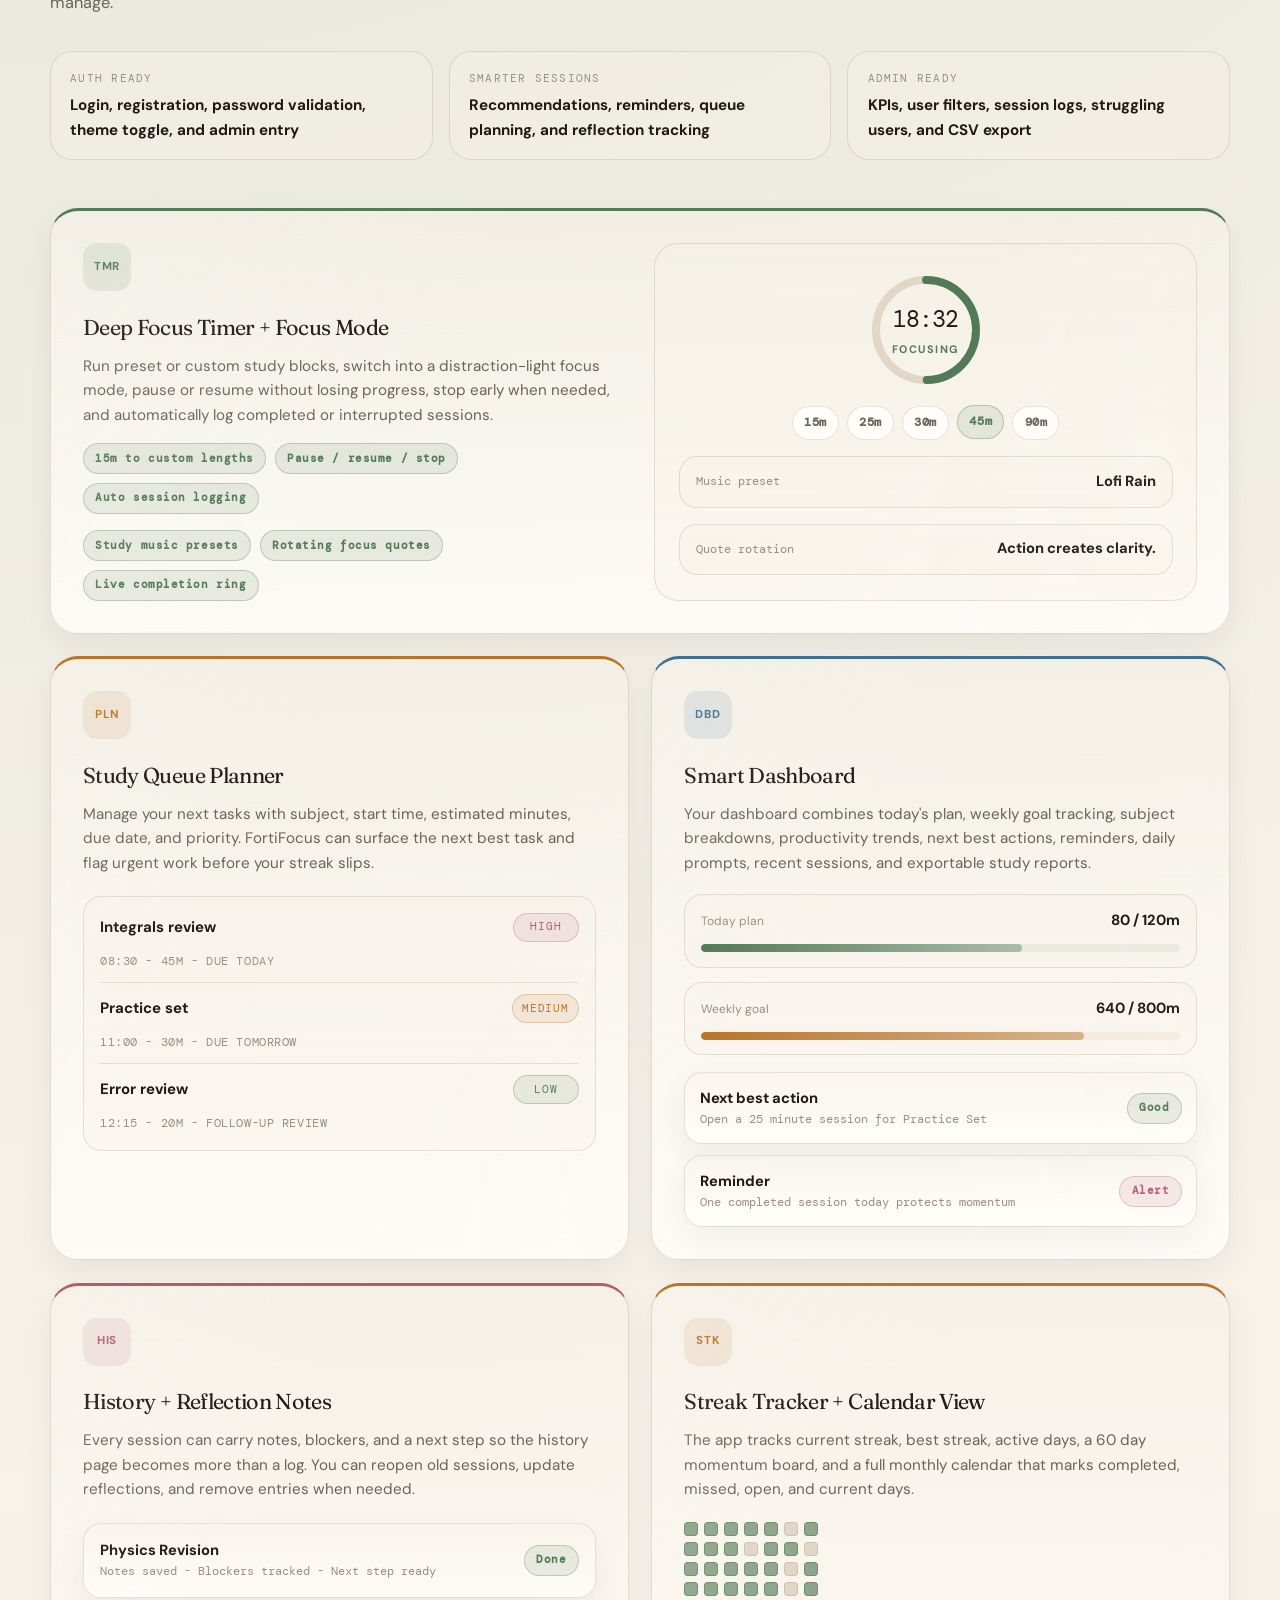
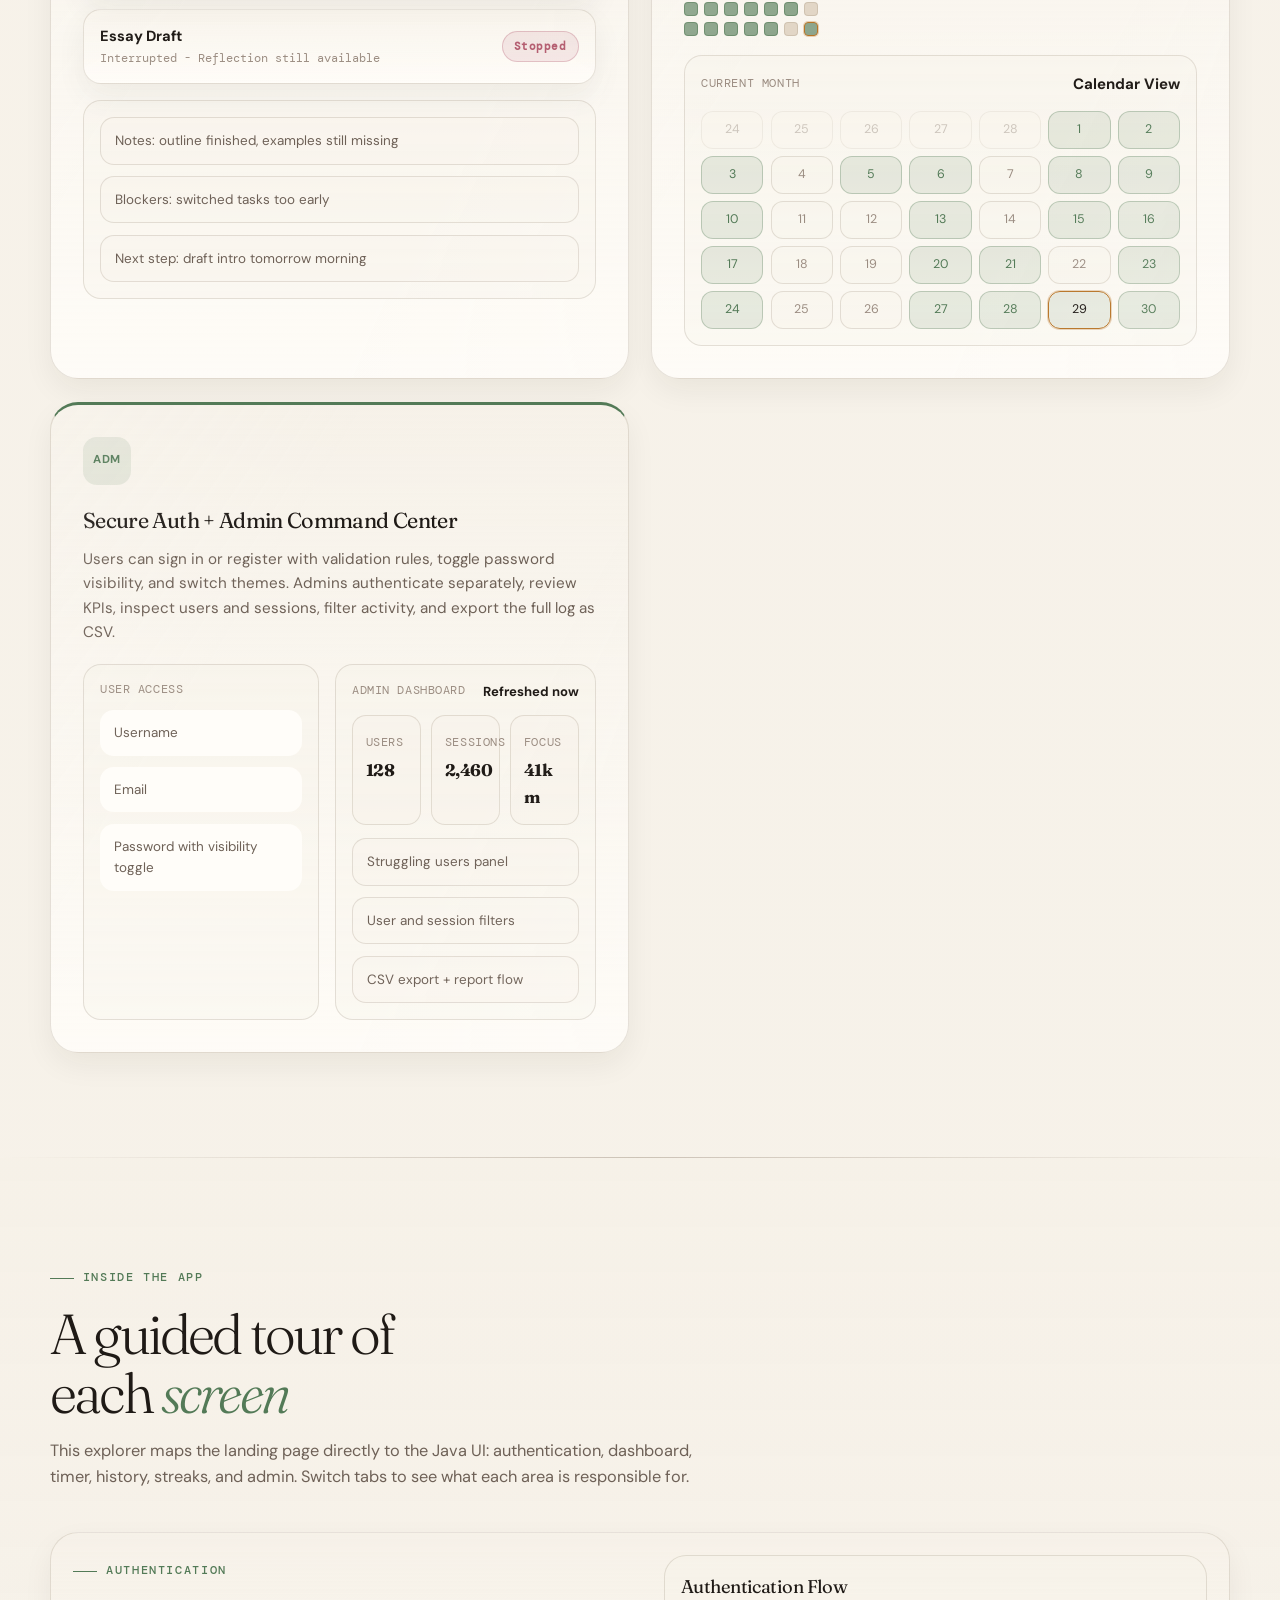
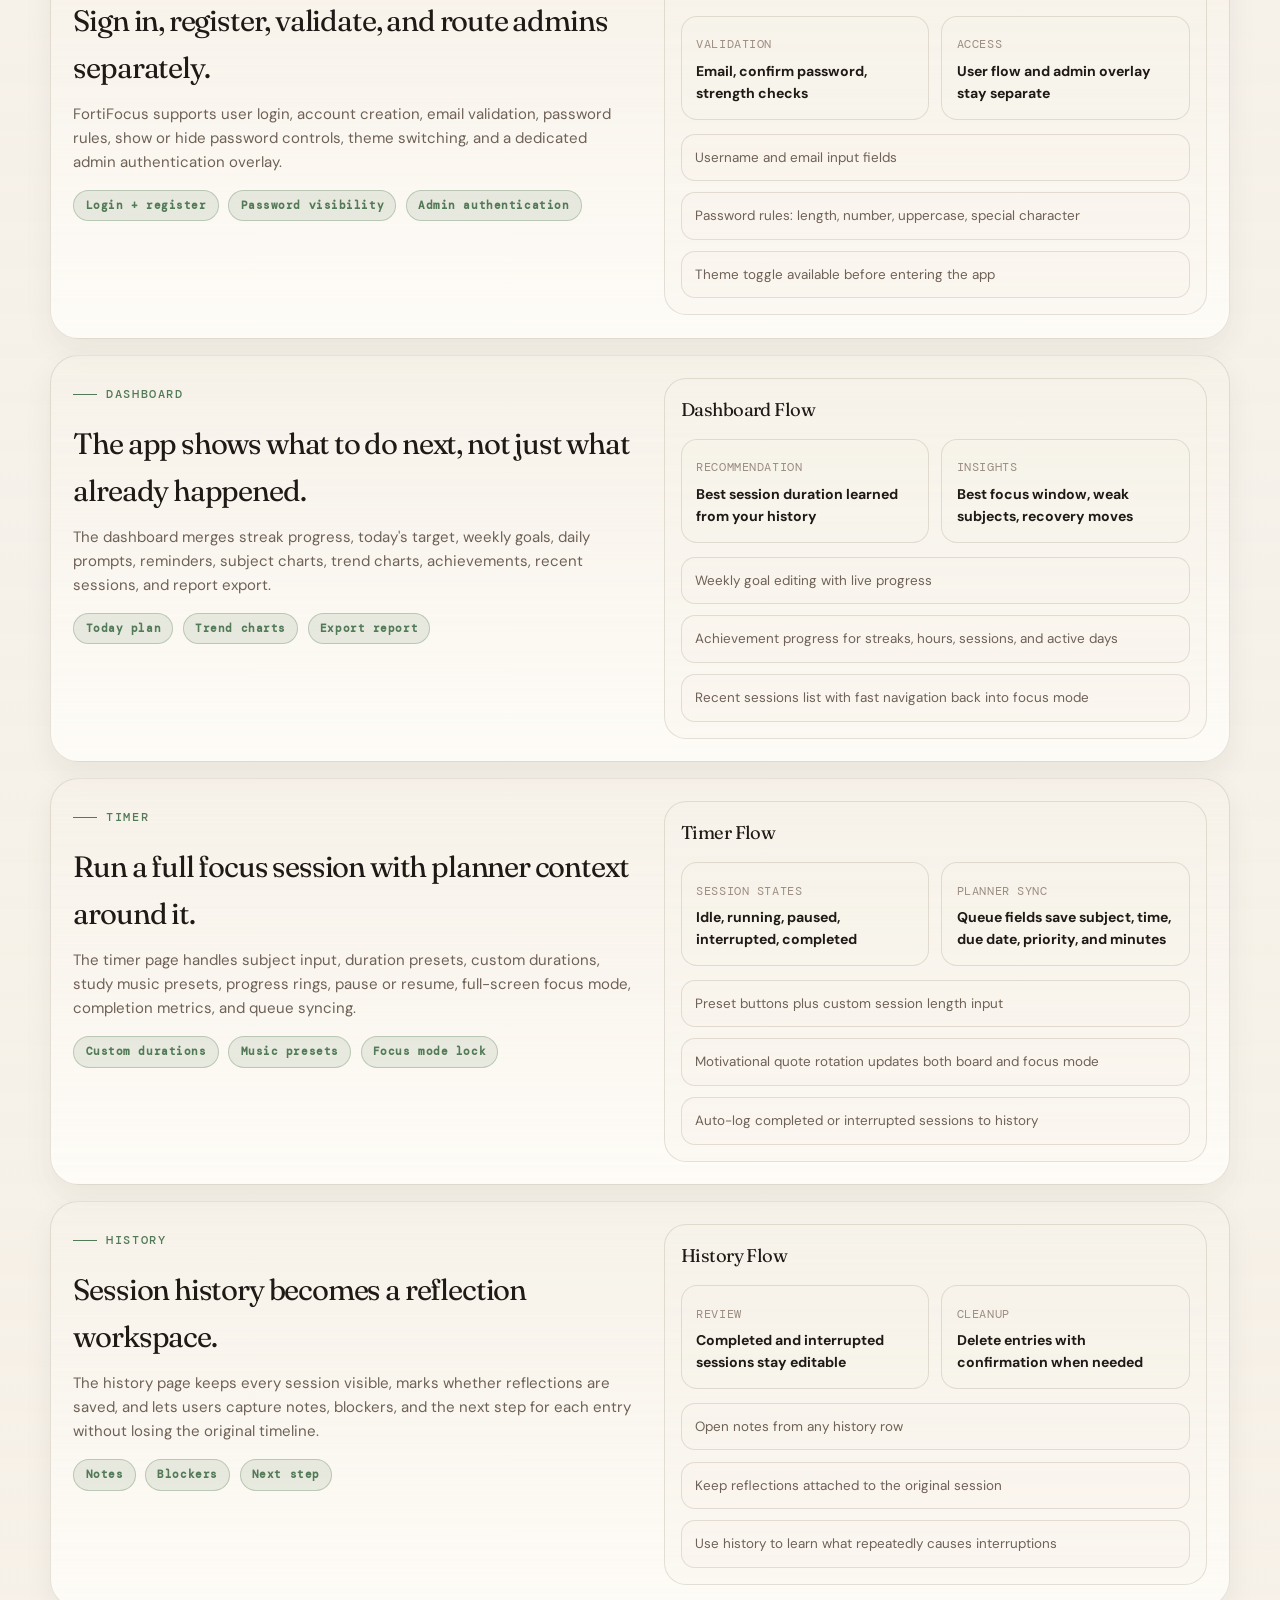
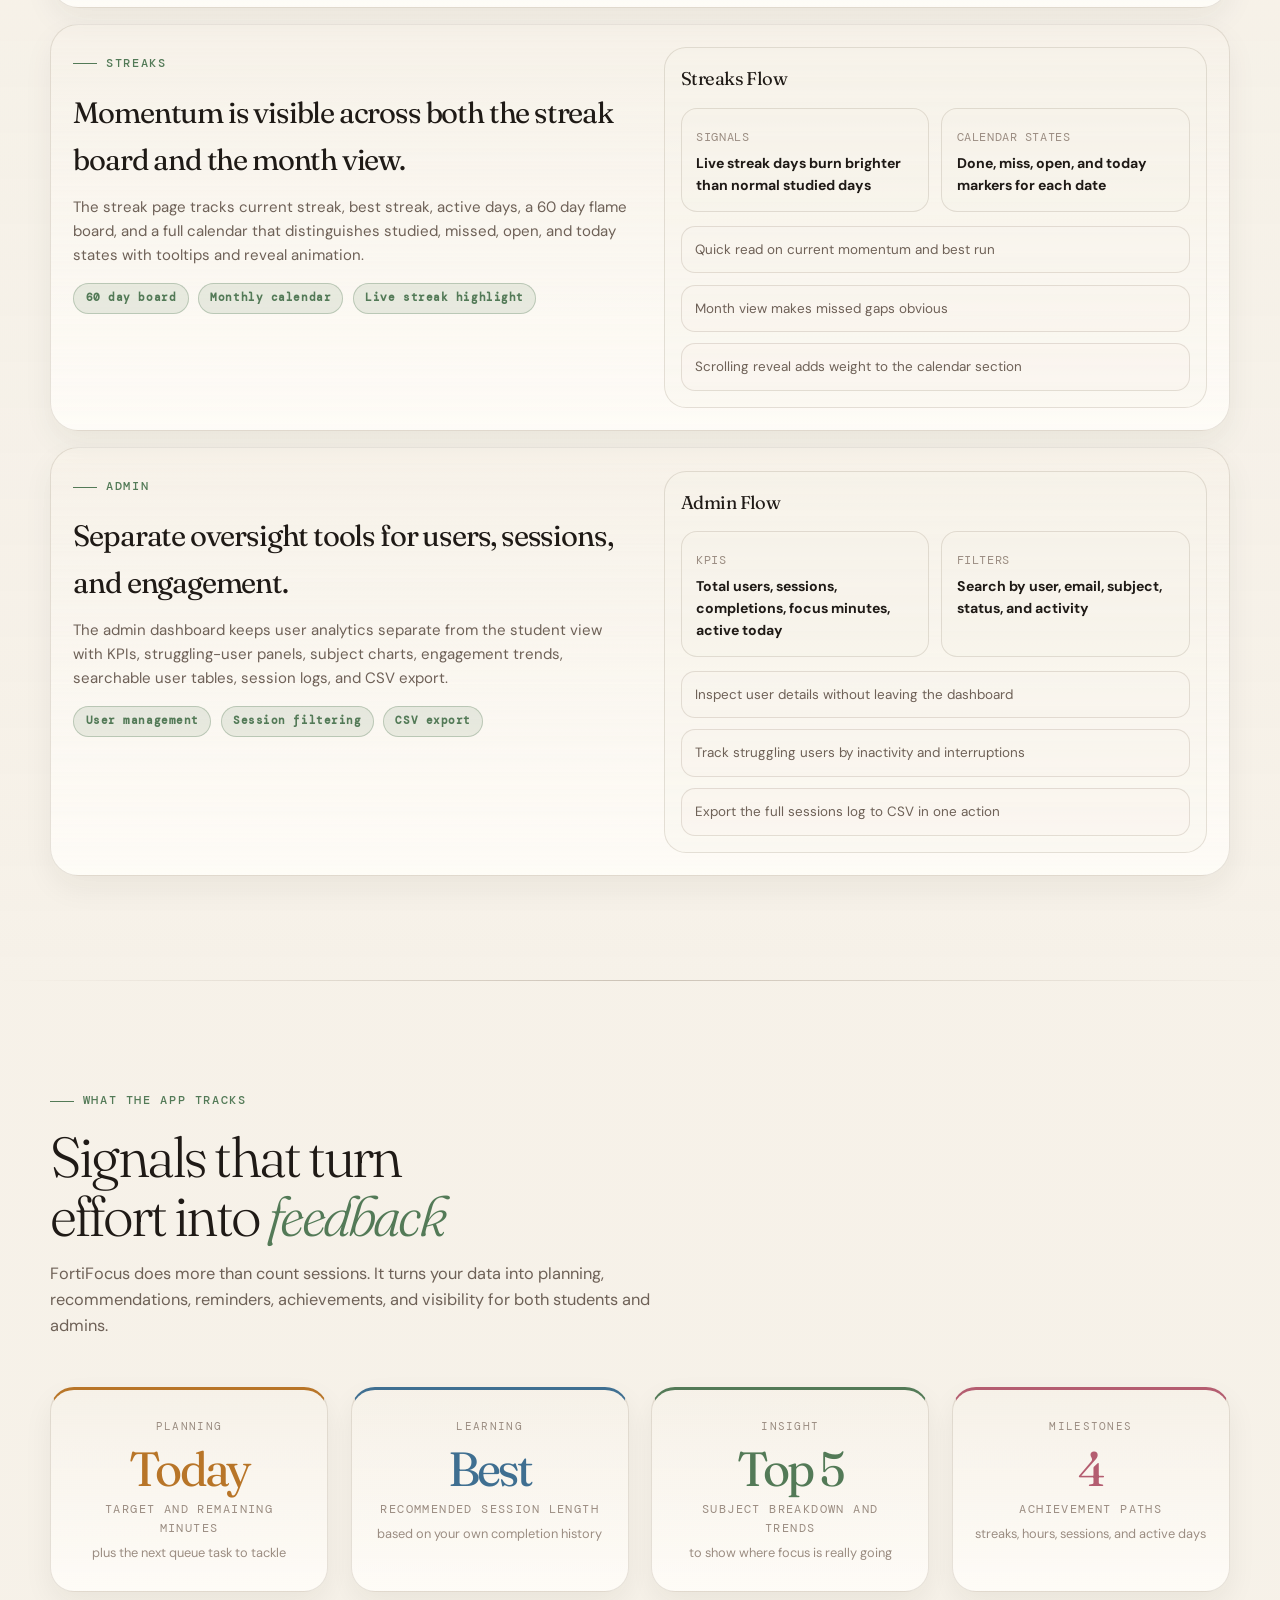
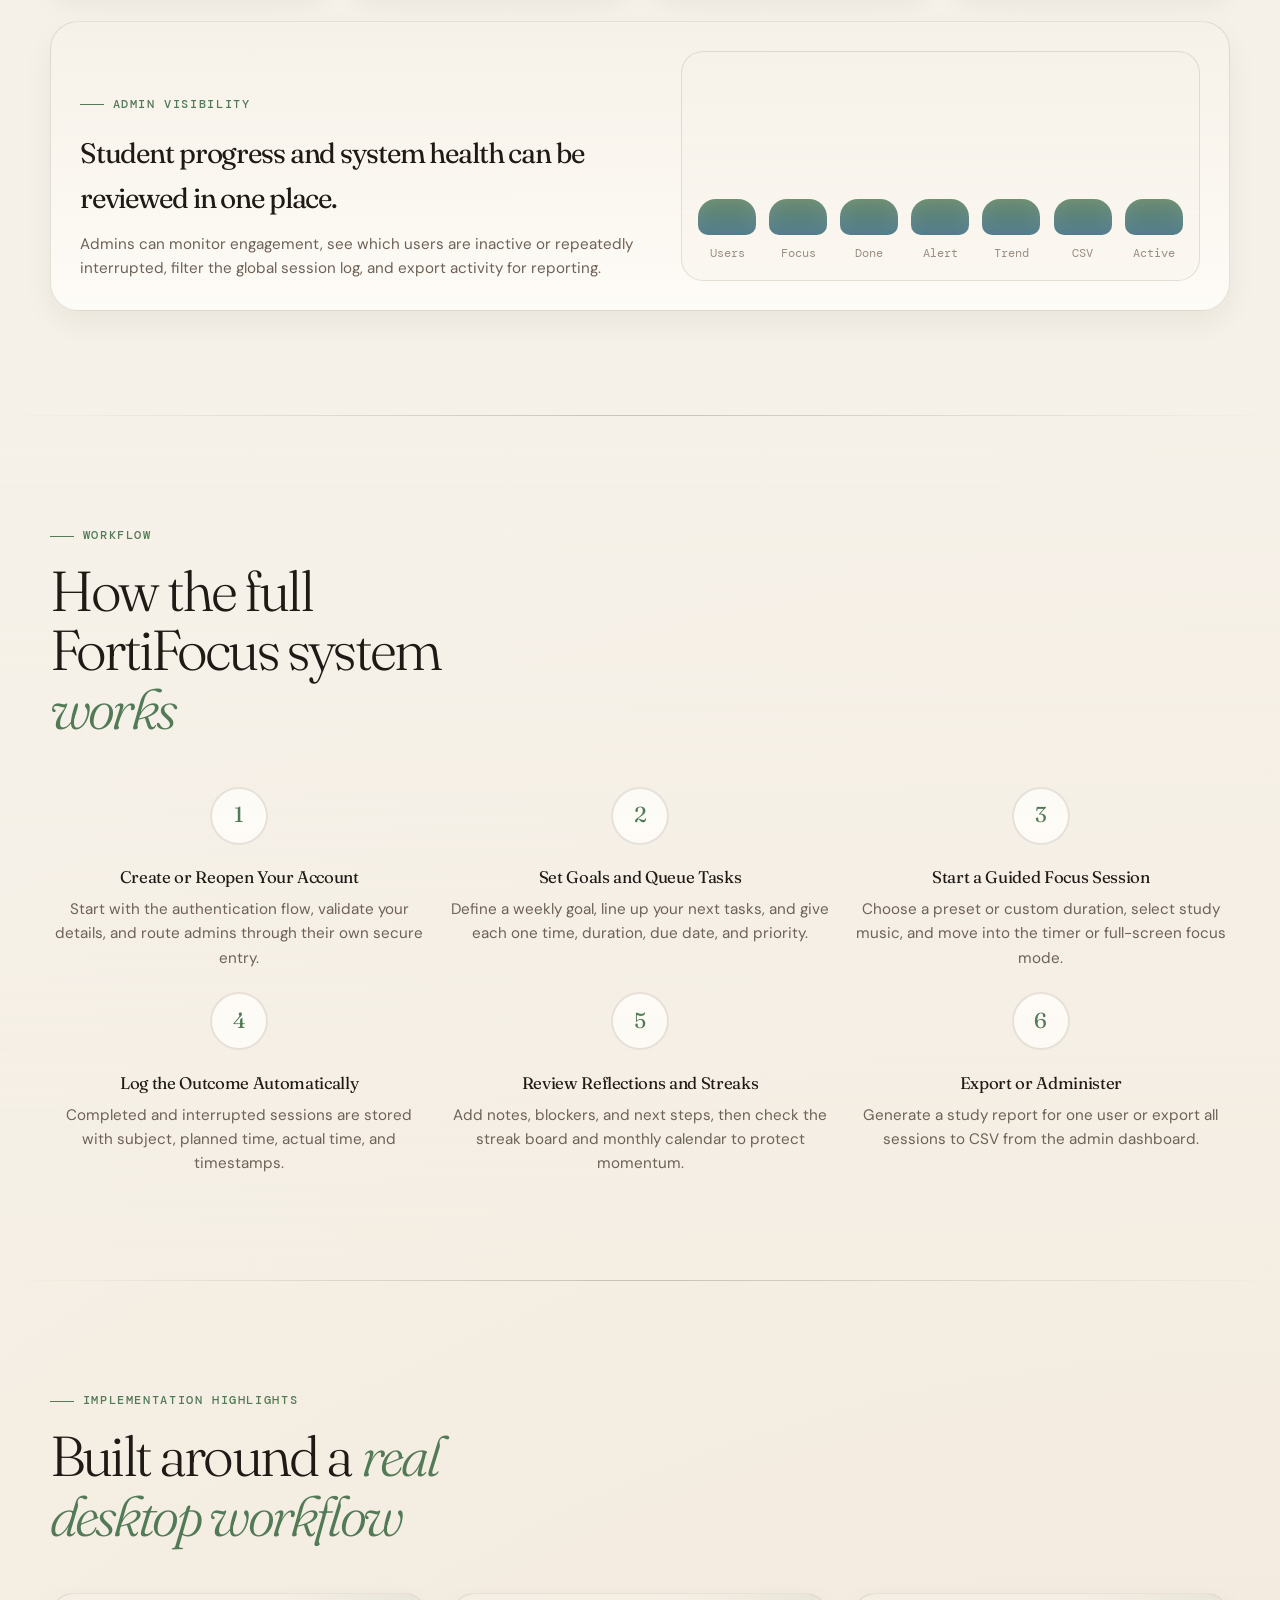
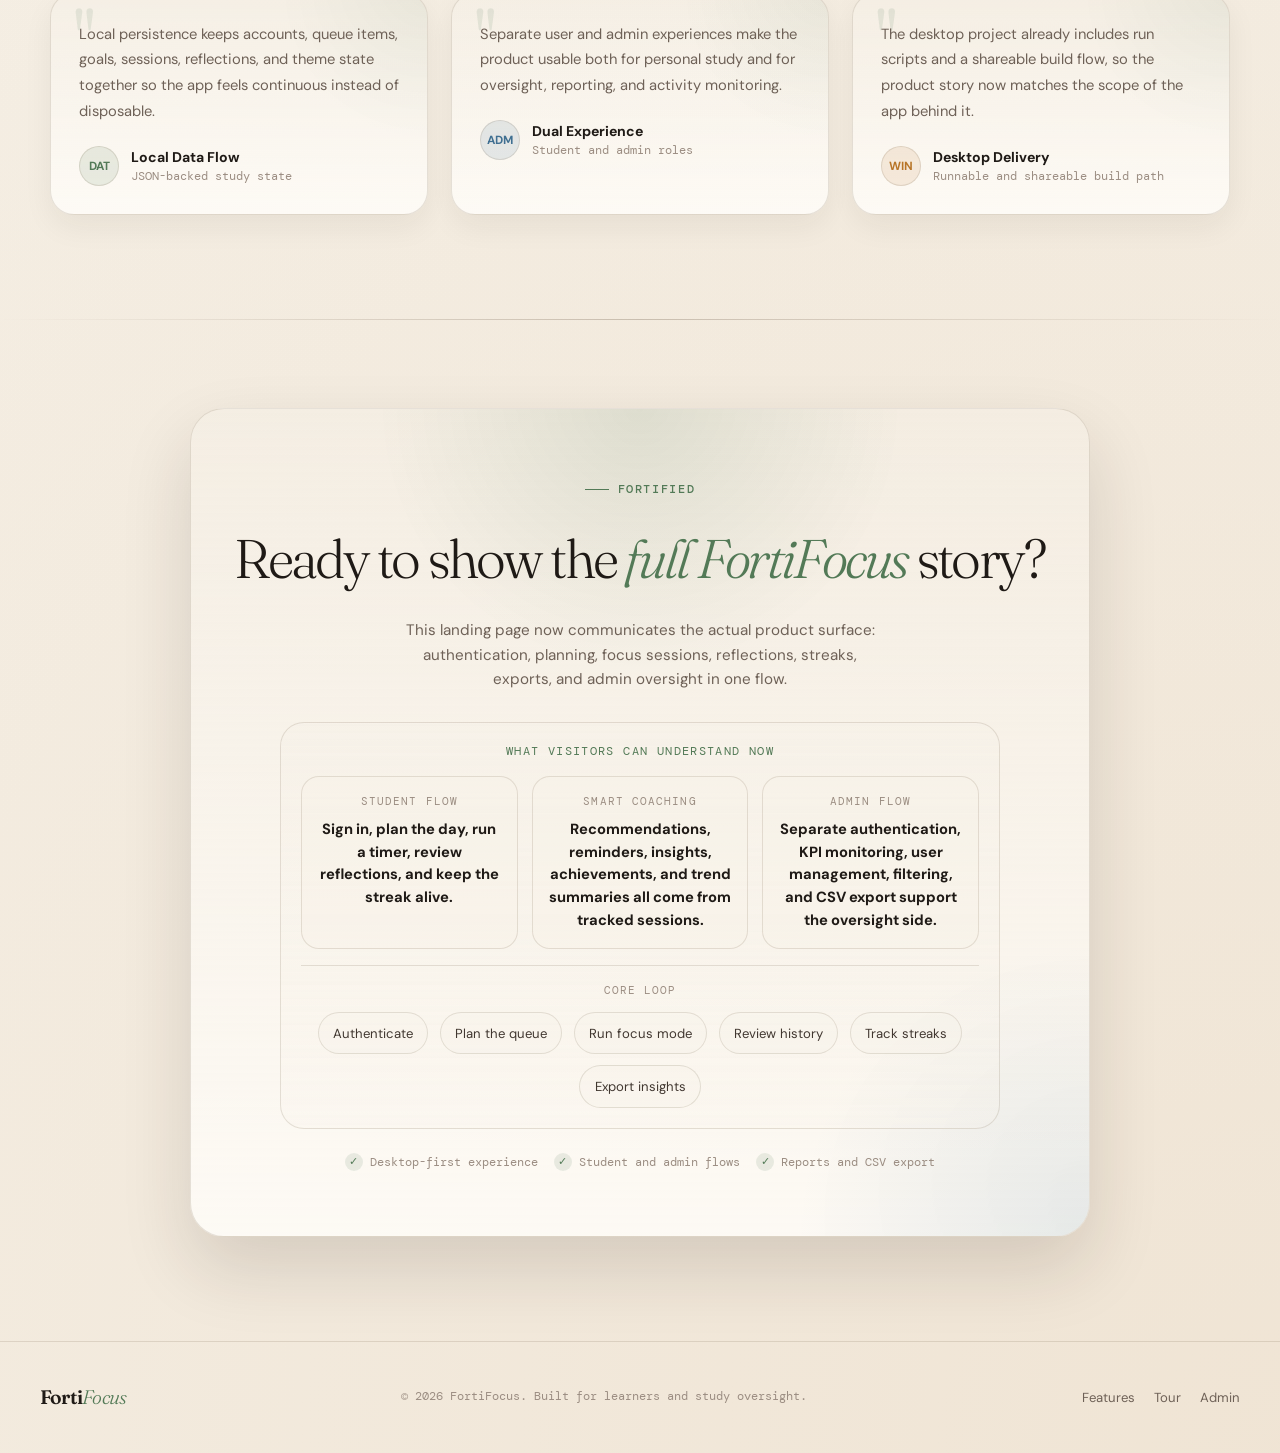
==== commit d0fd2564: "With javascript" ====
--- a/index.html
+++ b/index.html
@@ -1,9 +1,9 @@
 <!DOCTYPE html>
-<html lang="en" data-theme="light">
+<html lang="en" data-theme="dark">
 <head>
 <meta charset="UTF-8">
 <meta name="viewport" content="width=device-width, initial-scale=1.0">
-<title>FortiFocus - Study Tracker</title>
+<title>FortiFocus - Desktop Study System</title>
 <link href="https://fonts.googleapis.com/css2?family=DM+Sans:wght@400;500;600;700&family=DM+Mono:wght@400;500&family=Fraunces:opsz,wght@9..144,300;9..144,400;9..144,600&display=swap" rel="stylesheet">
 <link rel="stylesheet" href="fortifocus.css">
 </head>
@@ -14,16 +14,12 @@
   <a class="nav-brand" href="#">Forti<em>Focus</em></a>
   <div class="nav-links">
     <a href="#features">Features</a>
-    <a href="#stats">Stats</a>
-    <a href="#how">How It Works</a>
-    <a href="#testimonials">Reviews</a>
+    <a href="#experience">Experience</a>
+    <a href="#how">Workflow</a>
+    <a href="#admin">Admin</a>
   </div>
   <div class="nav-actions">
-    <button class="theme-toggle-nav" id="themeBtn" type="button" aria-label="Switch to dark mode">
-      <span class="theme-toggle-thumb"></span>
-      <span class="theme-toggle-text" id="themeBtnLabel">Light</span>
-    </button>
-    <a href="index.html" class="btn-nav btn-primary-nav">Download</a>
+    <a href="#experience" class="btn-nav btn-primary-nav">View Product Tour</a>
   </div>
 </nav>
 
@@ -33,46 +29,45 @@
       <div class="hero-copy">
         <div class="hero-eyebrow">
           <div class="eyebrow-dot"></div>
-          Study Tracking - Now Live
+          Desktop Study System - Feature Complete
         </div>
         <h1>
-          Study with <em>clarity</em><br>
-          build momentum that <span class="accent-word">sticks</span>
+          One study app for <em>focus</em>, planning, streaks, and <span class="accent-word">oversight</span>
         </h1>
         <p class="hero-sub">
-          FortiFocus helps you turn study time into visible progress with focused sessions, streak tracking, and a cleaner system for staying consistent.
+          FortiFocus now reflects the full Java desktop app: secure sign in, a guided dashboard, full-screen focus mode, queue planning, history reflections, streak calendars, exports, and a separate admin command center.
         </p>
         <div class="hero-cta">
-          <a href="index.html" class="btn-hero btn-hero-primary">Download Now &rarr;</a>
-          <a href="#features" class="btn-hero btn-hero-ghost">See How It Works</a>
+          <a href="#features" class="btn-hero btn-hero-primary">Explore All Features &rarr;</a>
+          <a href="#experience" class="btn-hero btn-hero-ghost">See The App Flow</a>
         </div>
         <div class="hero-stats">
           <div class="hero-stat">
-            <div class="hero-stat-val sage" id="counterSessions">0</div>
-            <div class="hero-stat-label">Sessions Logged</div>
+            <div class="hero-stat-val sage">7+</div>
+            <div class="hero-stat-label">Core App Views</div>
           </div>
           <div class="stat-divider"></div>
           <div class="hero-stat">
-            <div class="hero-stat-val amber" id="counterMinutes">0</div>
-            <div class="hero-stat-label">Minutes Focused</div>
+            <div class="hero-stat-val amber">60</div>
+            <div class="hero-stat-label">Day Streak Window</div>
           </div>
           <div class="stat-divider"></div>
           <div class="hero-stat">
-            <div class="hero-stat-val sky" id="counterStreaks">0</div>
-            <div class="hero-stat-label">Streaks Built</div>
+            <div class="hero-stat-val sky">3</div>
+            <div class="hero-stat-label">Planner Queue Slots</div>
           </div>
           <div class="stat-divider"></div>
           <div class="hero-stat">
-            <div class="hero-stat-val rose" id="counterRate">0%</div>
-            <div class="hero-stat-label">Avg Success Rate</div>
+            <div class="hero-stat-val rose">2</div>
+            <div class="hero-stat-label">Export Paths</div>
           </div>
         </div>
         <div class="trust-strip reveal reveal-delay-3">
-          <span class="trust-label">Students use FortiFocus for</span>
+          <span class="trust-label">Now built around the real app workflow</span>
           <div class="trust-items">
-            <span>Daily routines</span>
-            <span>Exam prep</span>
-            <span>Progress tracking</span>
+            <span>Login + registration</span>
+            <span>Timer + planner</span>
+            <span>Insights + admin</span>
           </div>
         </div>
       </div>
@@ -83,8 +78,8 @@
 
         <article class="focus-board animate-on-view">
           <div class="board-top">
-            <div class="board-chip board-chip-live">Live Session</div>
-            <div class="board-pill">Calculus Sprint</div>
+            <div class="board-chip board-chip-live">Live Product Tour</div>
+            <div class="board-pill">Timer + Planner + Analytics</div>
           </div>
           <div class="board-main">
             <div class="board-ring">
@@ -108,10 +103,10 @@
               </div>
               <div class="mini-metric">
                 <div class="mini-metric-top">
-                  <span>Task completion</span>
-                  <strong>74%</strong>
+                  <span>Weekly goal</span>
+                  <strong>640 / 800m</strong>
                 </div>
-                <div class="fill-bar amber-fill"><span style="--fill: 74%;"></span></div>
+                <div class="fill-bar amber-fill"><span style="--fill: 80%;"></span></div>
               </div>
               <div class="session-stack">
                 <div class="session-stack-head">
@@ -119,15 +114,15 @@
                   <span>3 items</span>
                 </div>
                 <div class="session-item">
-                  <span>Integrals review</span>
+                  <span>Integrals review - High</span>
                   <strong>08:30</strong>
                 </div>
                 <div class="session-item">
-                  <span>Practice set</span>
+                  <span>Practice set - Due today</span>
                   <strong>11:00</strong>
                 </div>
                 <div class="session-item">
-                  <span>Error review</span>
+                  <span>Error review - 25m</span>
                   <strong>12:15</strong>
                 </div>
               </div>
@@ -143,17 +138,17 @@
         </article>
 
         <div class="floating-card floating-card-one">
-          <div class="floating-kicker">Current streak</div>
-          <strong>14 days</strong>
-          <span>Consistency is compounding.</span>
+          <div class="floating-kicker">Auth</div>
+          <strong>Login, register, and admin access.</strong>
+          <span>Password visibility and validation are built in.</span>
         </div>
         <div class="floating-card floating-card-two">
-          <div class="floating-kicker">Next up</div>
-          <strong>Try a 5 minute recap next.</strong>
+          <div class="floating-kicker">Insights</div>
+          <strong>Next best action, reminders, and trends.</strong>
         </div>
         <div class="floating-card floating-card-three">
-          <div class="floating-kicker">This week</div>
-          <strong>12.6 focused hours</strong>
+          <div class="floating-kicker">Exports</div>
+          <strong>Study reports and all-sessions CSV.</strong>
         </div>
       </div>
     </div>
@@ -169,39 +164,35 @@
   <section id="features" class="section-shell">
     <div class="container">
       <div class="reveal">
-        <div class="section-label">What You Get</div>
-        <h2 class="section-heading">Everything you need to <em>lock in</em></h2>
-        <p class="section-sub">Built for students and self-learners who want accountability, visible progress, and a study experience that feels motivating from the first session.</p>
-      </div>
-
-      <div class="feature-band reveal reveal-delay-1">
-        <div class="feature-band-card">
-          <span>Designed for flow</span>
-          <strong>Cleaner visual rhythm across every section</strong>
-        </div>
-        <div class="feature-band-card">
-          <span>Theme ready</span>
-          <strong>Balanced light and dark modes with one toggle</strong>
-        </div>
-        <div class="feature-band-card">
-          <span>More motion</span>
-          <strong>Animated cards, counters, bars, and scroll reveals</strong>
-        </div>
+        <div class="section-label">Full Product Surface</div>
+        <h2 class="section-heading">Every major function from the <em>desktop app</em></h2>
+        <p class="section-sub">The landing page now shows the complete FortiFocus workflow instead of only the timer and streak pieces. These sections mirror the Java app modules and the data they manage.</p>
+      </div>
+
+      <div class="feature-band reveal visible reveal-delay-1">
+        <div class="feature-band-card"><span>Auth ready</span><strong>Login, registration, password validation, theme toggle, and admin entry</strong></div>
+        <div class="feature-band-card"><span>Smarter sessions</span><strong>Recommendations, reminders, queue planning, and reflection tracking</strong></div>
+        <div class="feature-band-card"><span>Admin ready</span><strong>KPIs, user filters, session logs, struggling users, and CSV export</strong></div>
       </div>
 
       <div class="features-layout">
-        <div class="feature-card big sage reveal reveal-delay-1">
+        <div class="feature-card big sage reveal visible reveal-delay-1">
           <div>
             <div class="feature-icon icon-sage">TMR</div>
-            <div class="feature-title">Precision Focus Timer</div>
-            <p class="feature-desc">Choose a session length that fits your energy. The timer keeps you visually grounded while every study block is logged with subject, outcome, and momentum data.</p>
+            <div class="feature-title">Deep Focus Timer + Focus Mode</div>
+            <p class="feature-desc">Run preset or custom study blocks, switch into a distraction-light focus mode, pause or resume without losing progress, stop early when needed, and automatically log completed or interrupted sessions.</p>
             <div class="tag-row">
-              <span class="tag-pill tag-sage">Pomodoro-style</span>
-              <span class="tag-pill tag-sage">Session logging</span>
-              <span class="tag-pill tag-sage">Stop tracking</span>
-            </div>
-          </div>
-          <div class="timer-preview animate-on-view">
+              <span class="tag-pill tag-sage">15m to custom lengths</span>
+              <span class="tag-pill tag-sage">Pause / resume / stop</span>
+              <span class="tag-pill tag-sage">Auto session logging</span>
+            </div>
+            <div class="tag-row">
+              <span class="tag-pill tag-sage">Study music presets</span>
+              <span class="tag-pill tag-sage">Rotating focus quotes</span>
+              <span class="tag-pill tag-sage">Live completion ring</span>
+            </div>
+          </div>
+          <div class="timer-preview animate-on-view is-live">
             <div class="ring-preview">
               <svg width="120" height="120" viewBox="0 0 120 120" aria-hidden="true">
                 <circle cx="60" cy="60" r="50" fill="none" stroke="var(--paper-3)" stroke-width="8"></circle>
@@ -217,41 +208,137 @@
               <div class="dur-pill active">25m</div>
               <div class="dur-pill">30m</div>
               <div class="dur-pill">45m</div>
-              <div class="dur-pill">60m</div>
-            </div>
-            <div class="session-inline">
-              <span>Subject</span>
-              <strong>Math Chapter 7</strong>
-            </div>
-          </div>
-        </div>
-
-        <div class="feature-card amber reveal reveal-delay-2">
-          <div class="feature-icon icon-amber">STK</div>
-          <div class="feature-title">Streak Tracker</div>
-          <p class="feature-desc">A 6 week heatmap makes consistency tangible. Current streak, best streak, and active day count stay visible so your habit feels real.</p>
-          <div class="streak-showcase" aria-hidden="true"></div>
-          <div class="stat-chip amber-chip">14 day streak and climbing</div>
-        </div>
-
-        <div class="feature-card rose reveal reveal-delay-4">
-          <div class="feature-icon icon-rose">HIS</div>
-          <div class="feature-title">Full Session History</div>
-          <p class="feature-desc">Every session is logged with subject, duration, completion status, and timestamp so you can review what is working and where you are dropping off.</p>
-          <div class="history-stack">
-            <div class="history-item">
-              <div>
-                <div class="history-title">Physics Revision</div>
-                <div class="history-time">Today, 10:30 AM</div>
-              </div>
-              <span class="tag-pill tag-sage">Done</span>
-            </div>
-            <div class="history-item">
-              <div>
-                <div class="history-title">English Essay Draft</div>
-                <div class="history-time">Yesterday, 3:45 PM</div>
-              </div>
-              <span class="tag-pill tag-stop">Stopped</span>
+              <div class="dur-pill">90m</div>
+            </div>
+            <div class="session-inline"><span>Music preset</span><strong>Lofi Rain</strong></div>
+            <div class="session-inline"><span>Quote rotation</span><strong>Action creates clarity.</strong></div>
+          </div>
+        </div>
+
+        <div class="feature-card amber reveal visible reveal-delay-2">
+          <div>
+            <div class="feature-icon icon-amber">PLN</div>
+            <div class="feature-title">Study Queue Planner</div>
+            <p class="feature-desc">Manage your next tasks with subject, start time, estimated minutes, due date, and priority. FortiFocus can surface the next best task and flag urgent work before your streak slips.</p>
+          </div>
+          <div class="planner-preview">
+            <div class="planner-row"><strong>Integrals review</strong><span class="priority-pill priority-high">High</span></div>
+            <div class="planner-meta">08:30 - 45m - Due today</div>
+            <div class="planner-row"><strong>Practice set</strong><span class="priority-pill priority-medium">Medium</span></div>
+            <div class="planner-meta">11:00 - 30m - Due tomorrow</div>
+            <div class="planner-row"><strong>Error review</strong><span class="priority-pill priority-low">Low</span></div>
+            <div class="planner-meta">12:15 - 20m - Follow-up review</div>
+          </div>
+        </div>
+
+        <div class="feature-card sky reveal visible reveal-delay-3">
+          <div>
+            <div class="feature-icon icon-sky">DBD</div>
+            <div class="feature-title">Smart Dashboard</div>
+            <p class="feature-desc">Your dashboard combines today's plan, weekly goal tracking, subject breakdowns, productivity trends, next best actions, reminders, daily prompts, recent sessions, and exportable study reports.</p>
+          </div>
+          <div class="dashboard-mini animate-on-view is-live">
+            <div class="mini-metric">
+              <div class="mini-metric-top"><span>Today plan</span><strong>80 / 120m</strong></div>
+              <div class="fill-bar"><span style="--fill: 67%;"></span></div>
+            </div>
+            <div class="mini-metric">
+              <div class="mini-metric-top"><span>Weekly goal</span><strong>640 / 800m</strong></div>
+              <div class="fill-bar amber-fill"><span style="--fill: 80%;"></span></div>
+            </div>
+            <div class="history-stack compact-history">
+              <div class="history-item">
+                <div><div class="history-title">Next best action</div><div class="history-time">Open a 25 minute session for Practice Set</div></div>
+                <span class="tag-pill tag-sage">Good</span>
+              </div>
+              <div class="history-item">
+                <div><div class="history-title">Reminder</div><div class="history-time">One completed session today protects momentum</div></div>
+                <span class="tag-pill tag-stop">Alert</span>
+              </div>
+            </div>
+          </div>
+        </div>
+
+        <div class="feature-card rose reveal visible reveal-delay-4">
+          <div>
+            <div class="feature-icon icon-rose">HIS</div>
+            <div class="feature-title">History + Reflection Notes</div>
+            <p class="feature-desc">Every session can carry notes, blockers, and a next step so the history page becomes more than a log. You can reopen old sessions, update reflections, and remove entries when needed.</p>
+          </div>
+          <div>
+            <div class="history-stack">
+              <div class="history-item">
+                <div><div class="history-title">Physics Revision</div><div class="history-time">Notes saved - Blockers tracked - Next step ready</div></div>
+                <span class="tag-pill tag-sage">Done</span>
+              </div>
+              <div class="history-item">
+                <div><div class="history-title">Essay Draft</div><div class="history-time">Interrupted - Reflection still available</div></div>
+                <span class="tag-pill tag-stop">Stopped</span>
+              </div>
+            </div>
+            <div class="reflection-preview">
+              <div class="reflection-line">Notes: outline finished, examples still missing</div>
+              <div class="reflection-line">Blockers: switched tasks too early</div>
+              <div class="reflection-line">Next step: draft intro tomorrow morning</div>
+            </div>
+          </div>
+        </div>
+
+        <div class="feature-card amber reveal visible reveal-delay-1">
+          <div>
+            <div class="feature-icon icon-amber">STK</div>
+            <div class="feature-title">Streak Tracker + Calendar View</div>
+            <p class="feature-desc">The app tracks current streak, best streak, active days, a 60 day momentum board, and a full monthly calendar that marks completed, missed, open, and current days.</p>
+          </div>
+          <div>
+            <div class="streak-showcase" aria-hidden="true">
+              <div class="s-day active"></div><div class="s-day active"></div><div class="s-day active"></div><div class="s-day active"></div><div class="s-day active"></div><div class="s-day"></div><div class="s-day active"></div>
+              <div class="s-day active"></div><div class="s-day active"></div><div class="s-day active"></div><div class="s-day"></div><div class="s-day active"></div><div class="s-day active"></div><div class="s-day"></div>
+              <div class="s-day active"></div><div class="s-day active"></div><div class="s-day active"></div><div class="s-day active"></div><div class="s-day active"></div><div class="s-day"></div><div class="s-day active"></div>
+              <div class="s-day active"></div><div class="s-day active"></div><div class="s-day active"></div><div class="s-day active"></div><div class="s-day active"></div><div class="s-day"></div><div class="s-day active"></div>
+              <div class="s-day active"></div><div class="s-day active"></div><div class="s-day active"></div><div class="s-day active"></div><div class="s-day active"></div><div class="s-day active"></div><div class="s-day"></div>
+              <div class="s-day active"></div><div class="s-day active"></div><div class="s-day active"></div><div class="s-day active"></div><div class="s-day active"></div><div class="s-day"></div><div class="s-day active today"></div>
+            </div>
+            <div class="calendar-mini">
+              <div class="calendar-mini-head"><span>Current Month</span><strong>Calendar View</strong></div>
+              <div class="calendar-mini-grid">
+                <div class="calendar-mini-cell muted">24</div><div class="calendar-mini-cell muted">25</div><div class="calendar-mini-cell muted">26</div><div class="calendar-mini-cell muted">27</div><div class="calendar-mini-cell muted">28</div>
+                <div class="calendar-mini-cell active">1</div><div class="calendar-mini-cell active">2</div><div class="calendar-mini-cell active">3</div><div class="calendar-mini-cell">4</div><div class="calendar-mini-cell active">5</div>
+                <div class="calendar-mini-cell active">6</div><div class="calendar-mini-cell">7</div><div class="calendar-mini-cell active">8</div><div class="calendar-mini-cell active">9</div><div class="calendar-mini-cell active">10</div>
+                <div class="calendar-mini-cell">11</div><div class="calendar-mini-cell">12</div><div class="calendar-mini-cell active">13</div><div class="calendar-mini-cell">14</div><div class="calendar-mini-cell active">15</div>
+                <div class="calendar-mini-cell active">16</div><div class="calendar-mini-cell active">17</div><div class="calendar-mini-cell">18</div><div class="calendar-mini-cell">19</div><div class="calendar-mini-cell active">20</div>
+                <div class="calendar-mini-cell active">21</div><div class="calendar-mini-cell">22</div><div class="calendar-mini-cell active">23</div><div class="calendar-mini-cell active">24</div><div class="calendar-mini-cell">25</div>
+                <div class="calendar-mini-cell">26</div><div class="calendar-mini-cell active">27</div><div class="calendar-mini-cell active">28</div><div class="calendar-mini-cell active today">29</div><div class="calendar-mini-cell active">30</div>
+              </div>
+            </div>
+          </div>
+        </div>
+
+        <div class="feature-card sage reveal visible reveal-delay-2" id="admin">
+          <div>
+            <div class="feature-icon icon-sage">ADM</div>
+            <div class="feature-title">Secure Auth + Admin Command Center</div>
+            <p class="feature-desc">Users can sign in or register with validation rules, toggle password visibility, and switch themes. Admins authenticate separately, review KPIs, inspect users and sessions, filter activity, and export the full log as CSV.</p>
+          </div>
+          <div class="auth-admin-preview">
+            <div class="auth-mini">
+              <div class="auth-mini-head">User Access</div>
+              <div class="auth-field">Username</div>
+              <div class="auth-field">Email</div>
+              <div class="auth-field">Password with visibility toggle</div>
+            </div>
+            <div class="admin-mini">
+              <div class="admin-mini-top"><span>Admin Dashboard</span><strong>Refreshed now</strong></div>
+              <div class="admin-kpis">
+                <div class="admin-kpi"><span>Users</span><strong>128</strong></div>
+                <div class="admin-kpi"><span>Sessions</span><strong>2,460</strong></div>
+                <div class="admin-kpi"><span>Focus</span><strong>41k m</strong></div>
+              </div>
+              <div class="admin-list">
+                <div class="admin-list-item">Struggling users panel</div>
+                <div class="admin-list-item">User and session filters</div>
+                <div class="admin-list-item">CSV export + report flow</div>
+              </div>
             </div>
           </div>
         </div>
@@ -261,55 +348,221 @@
 
   <div class="section-divider"></div>
 
-  <section id="stats" class="section-shell section-muted">
+  <section id="experience" class="section-shell section-muted">
     <div class="container">
       <div class="reveal">
-        <div class="section-label">By the Numbers</div>
-        <h2 class="section-heading">Progress you can <em>actually</em> measure</h2>
-        <p class="section-sub">FortiFocus surfaces the metrics that matter so you always know how much effort you are making and how well that effort is landing.</p>
+        <div class="section-label">Inside The App</div>
+        <h2 class="section-heading">A guided tour of each <em>screen</em></h2>
+        <p class="section-sub">This explorer maps the landing page directly to the Java UI: authentication, dashboard, timer, history, streaks, and admin. Switch tabs to see what each area is responsible for.</p>
+      </div>
+
+      <div class="tour-shell no-js-tour reveal visible reveal-delay-1">
+        <div class="tour-stage">
+          <article class="tour-panel active">
+            <div class="tour-copy">
+              <div class="section-label">Authentication</div>
+              <h3>Sign in, register, validate, and route admins separately.</h3>
+              <p>FortiFocus supports user login, account creation, email validation, password rules, show or hide password controls, theme switching, and a dedicated admin authentication overlay.</p>
+              <div class="tour-pills">
+                <span class="tag-pill tag-sage">Login + register</span>
+                <span class="tag-pill tag-sage">Password visibility</span>
+                <span class="tag-pill tag-sage">Admin authentication</span>
+              </div>
+            </div>
+            <div class="tour-preview">
+              <div class="tour-preview-head">Authentication Flow</div>
+              <div class="tour-metrics">
+                <div class="tour-metric"><span>Validation</span><strong>Email, confirm password, strength checks</strong></div>
+                <div class="tour-metric"><span>Access</span><strong>User flow and admin overlay stay separate</strong></div>
+              </div>
+              <div class="tour-list">
+                <div class="tour-list-item">Username and email input fields</div>
+                <div class="tour-list-item">Password rules: length, number, uppercase, special character</div>
+                <div class="tour-list-item">Theme toggle available before entering the app</div>
+              </div>
+            </div>
+          </article>
+
+          <article class="tour-panel active">
+            <div class="tour-copy">
+              <div class="section-label">Dashboard</div>
+              <h3>The app shows what to do next, not just what already happened.</h3>
+              <p>The dashboard merges streak progress, today's target, weekly goals, daily prompts, reminders, subject charts, trend charts, achievements, recent sessions, and report export.</p>
+              <div class="tour-pills">
+                <span class="tag-pill tag-sage">Today plan</span>
+                <span class="tag-pill tag-sage">Trend charts</span>
+                <span class="tag-pill tag-sage">Export report</span>
+              </div>
+            </div>
+            <div class="tour-preview">
+              <div class="tour-preview-head">Dashboard Flow</div>
+              <div class="tour-metrics">
+                <div class="tour-metric"><span>Recommendation</span><strong>Best session duration learned from your history</strong></div>
+                <div class="tour-metric"><span>Insights</span><strong>Best focus window, weak subjects, recovery moves</strong></div>
+              </div>
+              <div class="tour-list">
+                <div class="tour-list-item">Weekly goal editing with live progress</div>
+                <div class="tour-list-item">Achievement progress for streaks, hours, sessions, and active days</div>
+                <div class="tour-list-item">Recent sessions list with fast navigation back into focus mode</div>
+              </div>
+            </div>
+          </article>
+
+          <article class="tour-panel active">
+            <div class="tour-copy">
+              <div class="section-label">Timer</div>
+              <h3>Run a full focus session with planner context around it.</h3>
+              <p>The timer page handles subject input, duration presets, custom durations, study music presets, progress rings, pause or resume, full-screen focus mode, completion metrics, and queue syncing.</p>
+              <div class="tour-pills">
+                <span class="tag-pill tag-sage">Custom durations</span>
+                <span class="tag-pill tag-sage">Music presets</span>
+                <span class="tag-pill tag-sage">Focus mode lock</span>
+              </div>
+            </div>
+            <div class="tour-preview">
+              <div class="tour-preview-head">Timer Flow</div>
+              <div class="tour-metrics">
+                <div class="tour-metric"><span>Session states</span><strong>Idle, running, paused, interrupted, completed</strong></div>
+                <div class="tour-metric"><span>Planner sync</span><strong>Queue fields save subject, time, due date, priority, and minutes</strong></div>
+              </div>
+              <div class="tour-list">
+                <div class="tour-list-item">Preset buttons plus custom session length input</div>
+                <div class="tour-list-item">Motivational quote rotation updates both board and focus mode</div>
+                <div class="tour-list-item">Auto-log completed or interrupted sessions to history</div>
+              </div>
+            </div>
+          </article>
+
+          <article class="tour-panel active">
+            <div class="tour-copy">
+              <div class="section-label">History</div>
+              <h3>Session history becomes a reflection workspace.</h3>
+              <p>The history page keeps every session visible, marks whether reflections are saved, and lets users capture notes, blockers, and the next step for each entry without losing the original timeline.</p>
+              <div class="tour-pills">
+                <span class="tag-pill tag-sage">Notes</span>
+                <span class="tag-pill tag-sage">Blockers</span>
+                <span class="tag-pill tag-sage">Next step</span>
+              </div>
+            </div>
+            <div class="tour-preview">
+              <div class="tour-preview-head">History Flow</div>
+              <div class="tour-metrics">
+                <div class="tour-metric"><span>Review</span><strong>Completed and interrupted sessions stay editable</strong></div>
+                <div class="tour-metric"><span>Cleanup</span><strong>Delete entries with confirmation when needed</strong></div>
+              </div>
+              <div class="tour-list">
+                <div class="tour-list-item">Open notes from any history row</div>
+                <div class="tour-list-item">Keep reflections attached to the original session</div>
+                <div class="tour-list-item">Use history to learn what repeatedly causes interruptions</div>
+              </div>
+            </div>
+          </article>
+
+          <article class="tour-panel active">
+            <div class="tour-copy">
+              <div class="section-label">Streaks</div>
+              <h3>Momentum is visible across both the streak board and the month view.</h3>
+              <p>The streak page tracks current streak, best streak, active days, a 60 day flame board, and a full calendar that distinguishes studied, missed, open, and today states with tooltips and reveal animation.</p>
+              <div class="tour-pills">
+                <span class="tag-pill tag-sage">60 day board</span>
+                <span class="tag-pill tag-sage">Monthly calendar</span>
+                <span class="tag-pill tag-sage">Live streak highlight</span>
+              </div>
+            </div>
+            <div class="tour-preview">
+              <div class="tour-preview-head">Streaks Flow</div>
+              <div class="tour-metrics">
+                <div class="tour-metric"><span>Signals</span><strong>Live streak days burn brighter than normal studied days</strong></div>
+                <div class="tour-metric"><span>Calendar states</span><strong>Done, miss, open, and today markers for each date</strong></div>
+              </div>
+              <div class="tour-list">
+                <div class="tour-list-item">Quick read on current momentum and best run</div>
+                <div class="tour-list-item">Month view makes missed gaps obvious</div>
+                <div class="tour-list-item">Scrolling reveal adds weight to the calendar section</div>
+              </div>
+            </div>
+          </article>
+
+          <article class="tour-panel active">
+            <div class="tour-copy">
+              <div class="section-label">Admin</div>
+              <h3>Separate oversight tools for users, sessions, and engagement.</h3>
+              <p>The admin dashboard keeps user analytics separate from the student view with KPIs, struggling-user panels, subject charts, engagement trends, searchable user tables, session logs, and CSV export.</p>
+              <div class="tour-pills">
+                <span class="tag-pill tag-sage">User management</span>
+                <span class="tag-pill tag-sage">Session filtering</span>
+                <span class="tag-pill tag-sage">CSV export</span>
+              </div>
+            </div>
+            <div class="tour-preview">
+              <div class="tour-preview-head">Admin Flow</div>
+              <div class="tour-metrics">
+                <div class="tour-metric"><span>KPIs</span><strong>Total users, sessions, completions, focus minutes, active today</strong></div>
+                <div class="tour-metric"><span>Filters</span><strong>Search by user, email, subject, status, and activity</strong></div>
+              </div>
+              <div class="tour-list">
+                <div class="tour-list-item">Inspect user details without leaving the dashboard</div>
+                <div class="tour-list-item">Track struggling users by inactivity and interruptions</div>
+                <div class="tour-list-item">Export the full sessions log to CSV in one action</div>
+              </div>
+            </div>
+          </article>
+        </div>
+      </div>
+    </div>
+  </section>
+
+  <div class="section-divider"></div>
+
+  <section id="stats" class="section-shell">
+    <div class="container">
+      <div class="reveal">
+        <div class="section-label">What The App Tracks</div>
+        <h2 class="section-heading">Signals that turn effort into <em>feedback</em></h2>
+        <p class="section-sub">FortiFocus does more than count sessions. It turns your data into planning, recommendations, reminders, achievements, and visibility for both students and admins.</p>
       </div>
 
       <div class="stats-showcase">
-        <div class="stat-showcase-card accent-amber reveal reveal-delay-1">
-          <div class="ssc-kicker">Current streak</div>
-          <div class="ssc-val">14</div>
-          <div class="ssc-label">Day streak</div>
-          <div class="ssc-sub">consecutive study days</div>
-        </div>
-        <div class="stat-showcase-card accent-sky reveal reveal-delay-2">
-          <div class="ssc-kicker">All sessions</div>
-          <div class="ssc-val">128</div>
-          <div class="ssc-label">Total sessions</div>
-          <div class="ssc-sub">tracked all time</div>
-        </div>
-        <div class="stat-showcase-card accent-sage reveal reveal-delay-3">
-          <div class="ssc-kicker">Minutes banked</div>
-          <div class="ssc-val">3,200</div>
-          <div class="ssc-label">Minutes focused</div>
-          <div class="ssc-sub">about 53 hours of deep work</div>
-        </div>
-        <div class="stat-showcase-card accent-rose reveal reveal-delay-4">
-          <div class="ssc-kicker">Completion</div>
-          <div class="ssc-val">84%</div>
-          <div class="ssc-label">Success rate</div>
-          <div class="ssc-sub">sessions completed</div>
+        <div class="stat-showcase-card accent-amber reveal visible reveal-delay-1">
+          <div class="ssc-kicker">Planning</div>
+          <div class="ssc-val">Today</div>
+          <div class="ssc-label">Target and remaining minutes</div>
+          <div class="ssc-sub">plus the next queue task to tackle</div>
+        </div>
+        <div class="stat-showcase-card accent-sky reveal visible reveal-delay-2">
+          <div class="ssc-kicker">Learning</div>
+          <div class="ssc-val">Best</div>
+          <div class="ssc-label">Recommended session length</div>
+          <div class="ssc-sub">based on your own completion history</div>
+        </div>
+        <div class="stat-showcase-card accent-sage reveal visible reveal-delay-3">
+          <div class="ssc-kicker">Insight</div>
+          <div class="ssc-val">Top 5</div>
+          <div class="ssc-label">Subject breakdown and trends</div>
+          <div class="ssc-sub">to show where focus is really going</div>
+        </div>
+        <div class="stat-showcase-card accent-rose reveal visible reveal-delay-4">
+          <div class="ssc-kicker">Milestones</div>
+          <div class="ssc-val">4</div>
+          <div class="ssc-label">Achievement paths</div>
+          <div class="ssc-sub">streaks, hours, sessions, and active days</div>
         </div>
       </div>
 
       <div class="insight-panel reveal reveal-delay-2">
         <div class="insight-copy">
-          <div class="section-label">Weekly Focus</div>
-          <h3>Momentum looks better when you can see it.</h3>
-          <p>Track how your energy moves through the week, spot your strongest sessions, and tighten the gaps before they become lost days.</p>
-        </div>
-        <div class="insight-bars animate-on-view">
-          <div class="insight-bar"><span style="--fill: 72%;"></span><label>Mon</label></div>
-          <div class="insight-bar"><span style="--fill: 91%;"></span><label>Tue</label></div>
-          <div class="insight-bar"><span style="--fill: 64%;"></span><label>Wed</label></div>
-          <div class="insight-bar"><span style="--fill: 88%;"></span><label>Thu</label></div>
-          <div class="insight-bar"><span style="--fill: 79%;"></span><label>Fri</label></div>
-          <div class="insight-bar"><span style="--fill: 58%;"></span><label>Sat</label></div>
-          <div class="insight-bar"><span style="--fill: 83%;"></span><label>Sun</label></div>
+          <div class="section-label">Admin Visibility</div>
+          <h3>Student progress and system health can be reviewed in one place.</h3>
+          <p>Admins can monitor engagement, see which users are inactive or repeatedly interrupted, filter the global session log, and export activity for reporting.</p>
+        </div>
+        <div class="insight-bars animate-on-view is-live">
+          <div class="insight-bar"><span style="--fill: 92%;"></span><label>Users</label></div>
+          <div class="insight-bar"><span style="--fill: 84%;"></span><label>Focus</label></div>
+          <div class="insight-bar"><span style="--fill: 68%;"></span><label>Done</label></div>
+          <div class="insight-bar"><span style="--fill: 57%;"></span><label>Alert</label></div>
+          <div class="insight-bar"><span style="--fill: 76%;"></span><label>Trend</label></div>
+          <div class="insight-bar"><span style="--fill: 71%;"></span><label>CSV</label></div>
+          <div class="insight-bar"><span style="--fill: 88%;"></span><label>Active</label></div>
         </div>
       </div>
     </div>
@@ -317,77 +570,45 @@
 
   <div class="section-divider"></div>
 
-  <section id="how" class="section-shell">
+  <section id="how" class="section-shell section-muted">
     <div class="container">
       <div class="reveal">
-        <div class="section-label">Getting Started</div>
-        <h2 class="section-heading">Four steps to your <em>best</em> study session</h2>
+        <div class="section-label">Workflow</div>
+        <h2 class="section-heading">How the full FortiFocus system <em>works</em></h2>
       </div>
 
       <div class="steps-grid">
-        <div class="step-card reveal reveal-delay-1">
-          <div class="step-num">1</div>
-          <div class="step-title">Create Your Account</div>
-          <p class="step-desc">Register in seconds and land on a dashboard that is ready to guide your first focused block.</p>
-        </div>
-        <div class="step-card reveal reveal-delay-2">
-          <div class="step-num">2</div>
-          <div class="step-title">Set Your Session</div>
-          <p class="step-desc">Pick a duration, choose a subject, and let the timer turn intention into a start line.</p>
-        </div>
-        <div class="step-card reveal reveal-delay-3">
-          <div class="step-num">3</div>
-          <div class="step-title">Stay Consistent</div>
-          <p class="step-desc">Keep your streak moving with visible proof of every day you show up for the work.</p>
-        </div>
-        <div class="step-card reveal reveal-delay-4">
-          <div class="step-num">4</div>
-          <div class="step-title">Review and Improve</div>
-          <p class="step-desc">Use your dashboard and session history to sharpen what comes next.</p>
-        </div>
+        <div class="step-card reveal visible reveal-delay-1"><div class="step-num">1</div><div class="step-title">Create or Reopen Your Account</div><p class="step-desc">Start with the authentication flow, validate your details, and route admins through their own secure entry.</p></div>
+        <div class="step-card reveal visible reveal-delay-2"><div class="step-num">2</div><div class="step-title">Set Goals and Queue Tasks</div><p class="step-desc">Define a weekly goal, line up your next tasks, and give each one time, duration, due date, and priority.</p></div>
+        <div class="step-card reveal visible reveal-delay-3"><div class="step-num">3</div><div class="step-title">Start a Guided Focus Session</div><p class="step-desc">Choose a preset or custom duration, select study music, and move into the timer or full-screen focus mode.</p></div>
+        <div class="step-card reveal visible reveal-delay-4"><div class="step-num">4</div><div class="step-title">Log the Outcome Automatically</div><p class="step-desc">Completed and interrupted sessions are stored with subject, planned time, actual time, and timestamps.</p></div>
+        <div class="step-card reveal visible reveal-delay-1"><div class="step-num">5</div><div class="step-title">Review Reflections and Streaks</div><p class="step-desc">Add notes, blockers, and next steps, then check the streak board and monthly calendar to protect momentum.</p></div>
+        <div class="step-card reveal visible reveal-delay-2"><div class="step-num">6</div><div class="step-title">Export or Administer</div><p class="step-desc">Generate a study report for one user or export all sessions to CSV from the admin dashboard.</p></div>
       </div>
     </div>
   </section>
 
   <div class="section-divider"></div>
 
-  <section id="testimonials" class="section-shell section-muted">
+  <section class="section-shell">
     <div class="container">
       <div class="reveal">
-        <div class="section-label">Student Stories</div>
-        <h2 class="section-heading">What learners are <em>saying</em></h2>
+        <div class="section-label">Implementation Highlights</div>
+        <h2 class="section-heading">Built around a <em>real desktop workflow</em></h2>
       </div>
 
       <div class="testimonials-grid">
-        <div class="testi-card reveal reveal-delay-1">
-          <p class="testi-quote">FortiFocus completely changed how I study. The streak feature alone pushed me from a few random sessions a week to a real daily routine.</p>
-          <div class="testi-author">
-            <div class="testi-avatar testi-avatar-sage">MR</div>
-            <div>
-              <div class="testi-name">Maya R.</div>
-              <div class="testi-role">Pre-Med Student</div>
-            </div>
-          </div>
-        </div>
-        <div class="testi-card reveal reveal-delay-2">
-          <p class="testi-quote">I like how easy it is to jump into a session and see exactly how much focused time I have built up each week.</p>
-          <div class="testi-author">
-            <div class="testi-avatar testi-avatar-sky">JT</div>
-            <div>
-              <div class="testi-name">James T.</div>
-              <div class="testi-role">CS Sophomore</div>
-            </div>
-          </div>
-        </div>
-        <div class="testi-card reveal reveal-delay-3">
-          <p class="testi-quote">The session log makes my progress feel real. It is clean, easy to scan, and motivating without being noisy.</p>
-          <div class="testi-author">
-            <div class="testi-avatar testi-avatar-amber">AC</div>
-            <div>
-              <div class="testi-name">Aisha C.</div>
-              <div class="testi-role">Law Student</div>
-            </div>
-          </div>
+        <div class="testi-card reveal visible reveal-delay-1">
+          <p class="testi-quote">Local persistence keeps accounts, queue items, goals, sessions, reflections, and theme state together so the app feels continuous instead of disposable.</p>
+          <div class="testi-author"><div class="testi-avatar testi-avatar-sage">DAT</div><div><div class="testi-name">Local Data Flow</div><div class="testi-role">JSON-backed study state</div></div></div>
+        </div>
+        <div class="testi-card reveal visible reveal-delay-2">
+          <p class="testi-quote">Separate user and admin experiences make the product usable both for personal study and for oversight, reporting, and activity monitoring.</p>
+          <div class="testi-author"><div class="testi-avatar testi-avatar-sky">ADM</div><div><div class="testi-name">Dual Experience</div><div class="testi-role">Student and admin roles</div></div></div>
+        </div>
+        <div class="testi-card reveal visible reveal-delay-3">
+          <p class="testi-quote">The desktop project already includes run scripts and a shareable build flow, so the product story now matches the scope of the app behind it.</p>
+          <div class="testi-author"><div class="testi-avatar testi-avatar-amber">WIN</div><div><div class="testi-name">Desktop Delivery</div><div class="testi-role">Runnable and shareable build path</div></div></div>
         </div>
       </div>
     </div>
@@ -398,39 +619,32 @@
   <section class="section-shell cta-wrap">
     <div class="container">
       <div class="cta-section reveal">
-        <div class="section-label cta-label">FOCUSED</div>
-        <h2>Ready to <em>fortify</em> your focus?</h2>
-        <p>Join students already using FortiFocus to study smarter with less friction and better follow-through.</p>
+        <div class="section-label cta-label">FORTIFIED</div>
+        <h2>Ready to show the <em>full FortiFocus</em> story?</h2>
+        <p>This landing page now communicates the actual product surface: authentication, planning, focus sessions, reflections, streaks, exports, and admin oversight in one flow.</p>
         <div class="cta-glance">
-          <div class="cta-glance-title">Inside the flow</div>
+          <div class="cta-glance-title">What visitors can understand now</div>
           <div class="cta-glance-grid">
-            <div class="cta-glance-card">
-              <span>Today</span>
-              <strong>3 focus blocks lined up with a clear next step after each one.</strong>
-            </div>
-            <div class="cta-glance-card">
-              <span>Momentum</span>
-              <strong>14 days of consistency built from short sessions that actually stack.</strong>
-            </div>
-            <div class="cta-glance-card">
-              <span>Review</span>
-              <strong>Session history stays visible so you can spot what helps and repeat it.</strong>
-            </div>
+            <div class="cta-glance-card"><span>Student flow</span><strong>Sign in, plan the day, run a timer, review reflections, and keep the streak alive.</strong></div>
+            <div class="cta-glance-card"><span>Smart coaching</span><strong>Recommendations, reminders, insights, achievements, and trend summaries all come from tracked sessions.</strong></div>
+            <div class="cta-glance-card"><span>Admin flow</span><strong>Separate authentication, KPI monitoring, user management, filtering, and CSV export support the oversight side.</strong></div>
           </div>
           <div class="cta-routine">
-            <div class="cta-routine-label">A simple study rhythm</div>
+            <div class="cta-routine-label">Core loop</div>
             <div class="cta-routine-steps">
-              <div class="cta-routine-step">Plan one subject</div>
-              <div class="cta-routine-step">Run a timed session</div>
-              <div class="cta-routine-step">Check your streak</div>
-              <div class="cta-routine-step">Review the log</div>
+              <div class="cta-routine-step">Authenticate</div>
+              <div class="cta-routine-step">Plan the queue</div>
+              <div class="cta-routine-step">Run focus mode</div>
+              <div class="cta-routine-step">Review history</div>
+              <div class="cta-routine-step">Track streaks</div>
+              <div class="cta-routine-step">Export insights</div>
             </div>
           </div>
         </div>
         <div class="cta-badges">
-          <div class="cta-badge"><div class="badge-check">&#10003;</div> No credit card</div>
-          <div class="cta-badge"><div class="badge-check">&#10003;</div> Free forever</div>
-          <div class="cta-badge"><div class="badge-check">&#10003;</div> Instant access</div>
+          <div class="cta-badge"><div class="badge-check">&#10003;</div> Desktop-first experience</div>
+          <div class="cta-badge"><div class="badge-check">&#10003;</div> Student and admin flows</div>
+          <div class="cta-badge"><div class="badge-check">&#10003;</div> Reports and CSV export</div>
         </div>
       </div>
     </div>
@@ -439,13 +653,14 @@
 
 <footer class="site-footer">
   <div class="footer-brand">Forti<em>Focus</em></div>
-  <div class="footer-copy">&copy; 2026 FortiFocus. Built for learners.</div>
+  <div class="footer-copy">&copy; 2026 FortiFocus. Built for learners and study oversight.</div>
   <div class="footer-links">
-    <a href="index.html">App</a>
+    <a href="#features">Features</a>
+    <a href="#experience">Tour</a>
+    <a href="#admin">Admin</a>
   </div>
 </footer>
 
-<script src="fortifocus.js"></script>
+<script type="module" src="fortifocus.js"></script>
 </body>
 </html>
-<!--Ito yung index namin haha pogi ba gar-->
--- a/fortifocus.css
+++ b/fortifocus.css
@@ -1,1988 +1 @@
-:root {
-  --ink: #1f1a16;
-  --ink-2: #413730;
-  --ink-3: #6e6157;
-  --ink-4: #9b8d82;
-  --paper: #f6f1e8;
-  --paper-rgb: 246, 241, 232;
-  --paper-2: #efe5d7;
-  --paper-3: #e2d6c6;
-  --border: rgba(107, 87, 67, 0.16);
-  --border-2: rgba(107, 87, 67, 0.3);
-  --surface: rgba(255, 253, 249, 0.84);
-  --surface-2: #fffdf9;
-  --sage: #537a57;
-  --sage-light: rgba(83, 122, 87, 0.12);
-  --sage-mid: rgba(83, 122, 87, 0.42);
-  --amber: #b87528;
-  --amber-light: rgba(184, 117, 40, 0.12);
-  --rose: #b45d70;
-  --rose-light: rgba(180, 93, 112, 0.12);
-  --sky: #3f6f91;
-  --sky-light: rgba(63, 111, 145, 0.12);
-  --radius: 14px;
-  --radius-lg: 26px;
-  --shadow-sm: 0 12px 30px rgba(40, 28, 20, 0.06);
-  --shadow: 0 18px 46px rgba(40, 28, 20, 0.09);
-  --shadow-lg: 0 32px 70px rgba(40, 28, 20, 0.14);
-}
-
-[data-theme="dark"] {
-  --ink: #f4ede4;
-  --ink-2: #d7cdc2;
-  --ink-3: #a89d91;
-  --ink-4: #746d66;
-  --paper: #151518;
-  --paper-rgb: 21, 21, 24;
-  --paper-2: #1d1d22;
-  --paper-3: #282831;
-  --border: rgba(255, 239, 222, 0.08);
-  --border-2: rgba(255, 239, 222, 0.18);
-  --surface: rgba(29, 29, 34, 0.82);
-  --surface-2: #1f1f26;
-  --sage: #7cb585;
-  --sage-light: rgba(124, 181, 133, 0.12);
-  --sage-mid: rgba(124, 181, 133, 0.44);
-  --amber: #dfa055;
-  --amber-light: rgba(223, 160, 85, 0.12);
-  --rose: #da7d8f;
-  --rose-light: rgba(218, 125, 143, 0.12);
-  --sky: #7fb3d9;
-  --sky-light: rgba(127, 179, 217, 0.12);
-  --shadow-sm: 0 12px 30px rgba(0, 0, 0, 0.28);
-  --shadow: 0 18px 46px rgba(0, 0, 0, 0.36);
-  --shadow-lg: 0 32px 70px rgba(0, 0, 0, 0.5);
-}
-
-*,
-*::before,
-*::after {
-  box-sizing: border-box;
-  margin: 0;
-  padding: 0;
-}
-
-html {
-  scroll-behavior: smooth;
-}
-
-body {
-  font-family: "DM Sans", sans-serif;
-  background:
-    radial-gradient(circle at top left, rgba(83, 122, 87, 0.14), transparent 28%),
-    radial-gradient(circle at bottom right, rgba(184, 117, 40, 0.1), transparent 24%),
-    linear-gradient(180deg, color-mix(in srgb, var(--paper) 92%, white 8%), var(--paper));
-  color: var(--ink);
-  min-height: 100vh;
-  overflow-x: hidden;
-  font-size: 15px;
-  line-height: 1.6;
-}
-
-body::before,
-body::after {
-  content: "";
-  position: fixed;
-  inset: 0;
-  pointer-events: none;
-  z-index: 0;
-}
-
-body::before {
-  background:
-    radial-gradient(circle at 14% 18%, rgba(83, 122, 87, 0.12), transparent 22%),
-    radial-gradient(circle at 86% 24%, rgba(63, 111, 145, 0.1), transparent 20%),
-    radial-gradient(circle at 78% 86%, rgba(180, 93, 112, 0.08), transparent 16%);
-  filter: blur(18px);
-  animation: drift 18s ease-in-out infinite alternate;
-}
-
-body::after {
-  background-image:
-    linear-gradient(rgba(255, 255, 255, 0.03) 1px, transparent 1px),
-    linear-gradient(90deg, rgba(255, 255, 255, 0.03) 1px, transparent 1px);
-  background-size: 120px 120px;
-  mask-image: radial-gradient(circle at center, black 42%, transparent 88%);
-  opacity: 0.3;
-}
-
-a,
-button,
-nav,
-.feature-card,
-.stat-showcase-card,
-.testi-card,
-.step-num,
-.theme-toggle-nav,
-.focus-board,
-.floating-card,
-.cta-section,
-.history-item,
-.dur-pill,
-.hero-stats {
-  transition:
-    background-color 0.35s ease,
-    color 0.35s ease,
-    border-color 0.35s ease,
-    box-shadow 0.35s ease,
-    transform 0.35s ease,
-    opacity 0.35s ease;
-}
-
-.page-progress {
-  position: fixed;
-  top: 0;
-  left: 0;
-  width: 0;
-  height: 3px;
-  z-index: 140;
-  background: linear-gradient(90deg, var(--sage), var(--amber), var(--rose));
-  box-shadow: 0 0 20px rgba(83, 122, 87, 0.35);
-}
-
-.site-nav {
-  position: fixed;
-  inset: 0 0 auto;
-  z-index: 120;
-  display: flex;
-  align-items: center;
-  justify-content: space-between;
-  gap: 1rem;
-  padding: 1rem 2.5rem;
-  background: rgba(var(--paper-rgb), 0.68);
-  backdrop-filter: blur(20px);
-  border-bottom: 1px solid transparent;
-}
-
-.site-nav.is-scrolled {
-  border-bottom-color: var(--border-2);
-  box-shadow: 0 12px 28px rgba(24, 16, 10, 0.08);
-}
-
-.nav-brand,
-.footer-brand {
-  font-family: "Fraunces", serif;
-  font-weight: 600;
-  letter-spacing: -0.04em;
-  color: var(--ink);
-  text-decoration: none;
-}
-
-.nav-brand {
-  font-size: 1.4rem;
-}
-
-.nav-brand em,
-.footer-brand em {
-  font-style: italic;
-  font-weight: 300;
-  color: var(--sage);
-}
-
-.nav-links {
-  display: flex;
-  align-items: center;
-  gap: 1.8rem;
-}
-
-.nav-links a,
-.footer-links a {
-  color: var(--ink-3);
-  text-decoration: none;
-}
-
-.nav-links a {
-  font-size: 0.82rem;
-  font-weight: 600;
-  letter-spacing: 0.05em;
-  text-transform: uppercase;
-}
-
-.nav-links a:hover,
-.footer-links a:hover {
-  color: var(--ink);
-}
-
-.nav-actions {
-  display: flex;
-  align-items: center;
-  gap: 0.8rem;
-}
-
-.btn-nav,
-.btn-hero {
-  display: inline-flex;
-  align-items: center;
-  justify-content: center;
-  border: none;
-  cursor: pointer;
-  text-decoration: none;
-  font-weight: 700;
-  letter-spacing: 0.01em;
-}
-
-.btn-nav {
-  min-height: 44px;
-  padding: 0.7rem 1.2rem;
-  border-radius: 999px;
-  font-size: 0.85rem;
-}
-
-.btn-primary-nav,
-.btn-hero-primary {
-  background: linear-gradient(135deg, color-mix(in srgb, var(--sage) 88%, white 12%), var(--sage));
-  color: #fff;
-  box-shadow: 0 14px 30px rgba(83, 122, 87, 0.24);
-}
-
-.btn-primary-nav:hover,
-.btn-hero-primary:hover {
-  transform: translateY(-2px);
-  filter: brightness(1.04);
-}
-
-.theme-toggle-nav {
-  position: relative;
-  display: inline-flex;
-  align-items: center;
-  justify-content: space-between;
-  gap: 0.7rem;
-  width: 94px;
-  min-height: 44px;
-  padding: 0.4rem 0.8rem 0.4rem 0.55rem;
-  border: 1px solid var(--border);
-  border-radius: 999px;
-  background: var(--surface);
-  color: var(--ink-3);
-  cursor: pointer;
-  box-shadow: var(--shadow-sm);
-}
-
-.theme-toggle-nav:hover {
-  border-color: var(--border-2);
-  transform: translateY(-1px);
-}
-
-.theme-toggle-thumb {
-  width: 28px;
-  height: 28px;
-  border-radius: 50%;
-  background: linear-gradient(145deg, var(--surface-2), var(--paper-2));
-  border: 1px solid var(--border);
-  box-shadow: 0 8px 18px rgba(24, 16, 10, 0.1);
-}
-
-.theme-toggle-text {
-  font-family: "DM Mono", monospace;
-  font-size: 0.72rem;
-  text-transform: uppercase;
-  letter-spacing: 0.12em;
-}
-
-[data-theme="dark"] .theme-toggle-nav {
-  color: var(--sage);
-}
-
-[data-theme="dark"] .theme-toggle-thumb {
-  transform: translateX(8px);
-}
-
-.section-shell,
-.site-footer {
-  position: relative;
-  z-index: 1;
-}
-
-.section-shell {
-  padding: 6.5rem 2rem;
-}
-
-.section-muted {
-  background: linear-gradient(180deg, rgba(var(--paper-rgb), 0.48), rgba(var(--paper-rgb), 0.22));
-}
-
-.container {
-  width: min(1180px, 100%);
-  margin: 0 auto;
-}
-
-.hero {
-  min-height: 100vh;
-  display: flex;
-  align-items: center;
-  padding-top: 8.5rem;
-  padding-bottom: 4rem;
-}
-
-.hero-grid {
-  display: grid;
-  grid-template-columns: minmax(0, 1.04fr) minmax(420px, 0.96fr);
-  align-items: center;
-  gap: 2.5rem;
-}
-
-.hero-copy {
-  position: relative;
-}
-
-.hero-eyebrow,
-.section-label {
-  display: inline-flex;
-  align-items: center;
-  gap: 0.55rem;
-  font-family: "DM Mono", monospace;
-  font-size: 0.72rem;
-  font-weight: 500;
-  letter-spacing: 0.14em;
-  text-transform: uppercase;
-}
-
-.hero-eyebrow {
-  padding: 0.45rem 0.85rem;
-  border-radius: 999px;
-  background: var(--sage-light);
-  border: 1px solid color-mix(in srgb, var(--sage) 28%, transparent);
-  color: var(--sage);
-  margin-bottom: 1.6rem;
-  animation: fadeDown 0.8s ease both;
-}
-
-.eyebrow-dot {
-  width: 7px;
-  height: 7px;
-  border-radius: 50%;
-  background: var(--sage);
-  animation: pulse 2.2s ease-in-out infinite;
-}
-
-.hero h1 {
-  font-family: "Fraunces", serif;
-  font-size: clamp(3.25rem, 7.4vw, 6.7rem);
-  font-weight: 300;
-  line-height: 0.95;
-  letter-spacing: -0.06em;
-  max-width: 10ch;
-  margin-bottom: 1.3rem;
-  animation: fadeDown 0.8s 0.08s ease both;
-}
-
-.hero h1 em,
-.section-heading em,
-.cta-section h2 em {
-  font-style: italic;
-  color: var(--sage);
-}
-
-.accent-word {
-  position: relative;
-  display: inline-block;
-}
-
-.accent-word::after {
-  content: "";
-  position: absolute;
-  left: 0;
-  right: 0;
-  bottom: 0.25rem;
-  height: 10px;
-  border-radius: 999px;
-  background: linear-gradient(90deg, rgba(184, 117, 40, 0.45), rgba(184, 117, 40, 0));
-  z-index: -1;
-  animation: expandLine 0.8s 0.8s ease both;
-}
-
-.hero-sub {
-  max-width: 58ch;
-  color: var(--ink-3);
-  font-size: clamp(1rem, 1.6vw, 1.14rem);
-  line-height: 1.8;
-  margin-bottom: 2rem;
-  animation: fadeDown 0.8s 0.16s ease both;
-}
-
-.hero-cta {
-  display: flex;
-  align-items: center;
-  flex-wrap: wrap;
-  gap: 0.9rem;
-  margin-bottom: 2rem;
-  animation: fadeDown 0.8s 0.24s ease both;
-}
-
-.btn-hero {
-  min-height: 54px;
-  padding: 0.95rem 1.7rem;
-  border-radius: 18px;
-  font-size: 0.95rem;
-}
-
-.btn-hero-ghost {
-  background: var(--surface);
-  color: var(--ink-2);
-  border: 1px solid var(--border);
-  box-shadow: var(--shadow-sm);
-}
-
-.btn-hero-ghost:hover {
-  transform: translateY(-2px);
-  border-color: var(--border-2);
-}
-
-.hero-stats {
-  display: flex;
-  align-items: center;
-  justify-content: center;
-  gap: 2rem;
-  flex-wrap: wrap;
-  padding: 1.45rem 1.8rem;
-  border-radius: 28px;
-  border: 1px solid var(--border);
-  background: linear-gradient(180deg, rgba(var(--paper-rgb), 0.42), var(--surface));
-  box-shadow: var(--shadow-lg);
-  animation: fadeUp 0.8s 0.34s ease both;
-}
-
-.hero-stat {
-  text-align: center;
-}
-
-.hero-stat-val,
-.ssc-val {
-  font-family: "Fraunces", serif;
-  line-height: 0.95;
-}
-
-.hero-stat-val {
-  font-size: 2rem;
-  letter-spacing: -0.04em;
-}
-
-.hero-stat-val.sage {
-  color: var(--sage);
-}
-
-.hero-stat-val.amber {
-  color: var(--amber);
-}
-
-.hero-stat-val.sky {
-  color: var(--sky);
-}
-
-.hero-stat-val.rose {
-  color: var(--rose);
-}
-
-.hero-stat-label,
-.ssc-label,
-.testi-role,
-.footer-copy,
-.cta-badge,
-.history-time,
-.session-inline span,
-.ssc-kicker {
-  font-family: "DM Mono", monospace;
-}
-
-.hero-stat-label {
-  margin-top: 0.35rem;
-  font-size: 0.7rem;
-  letter-spacing: 0.11em;
-  text-transform: uppercase;
-  color: var(--ink-4);
-}
-
-.stat-divider {
-  width: 1px;
-  height: 42px;
-  background: var(--border);
-}
-
-.trust-strip {
-  display: inline-flex;
-  align-items: center;
-  gap: 1rem;
-  flex-wrap: wrap;
-  margin-top: 1.5rem;
-  padding: 0.7rem 0.9rem;
-  border: 1px solid var(--border);
-  border-radius: 18px;
-  background: rgba(var(--paper-rgb), 0.46);
-  backdrop-filter: blur(18px);
-}
-
-.trust-label {
-  font-size: 0.8rem;
-  font-weight: 700;
-  color: var(--ink);
-}
-
-.trust-items {
-  display: flex;
-  align-items: center;
-  gap: 0.7rem;
-  flex-wrap: wrap;
-}
-
-.trust-items span {
-  display: inline-flex;
-  align-items: center;
-  gap: 0.45rem;
-  padding: 0.3rem 0.65rem;
-  border-radius: 999px;
-  background: var(--surface);
-  border: 1px solid var(--border);
-  font-size: 0.78rem;
-  color: var(--ink-3);
-}
-
-.hero-visual {
-  position: relative;
-  min-height: 640px;
-  display: flex;
-  align-items: center;
-  justify-content: center;
-}
-
-.hero-glow {
-  position: absolute;
-  border-radius: 999px;
-  filter: blur(20px);
-  opacity: 0.72;
-}
-
-.hero-glow-a {
-  width: 300px;
-  height: 300px;
-  background: rgba(83, 122, 87, 0.2);
-  top: 4%;
-  right: 8%;
-  animation: orbit 14s ease-in-out infinite;
-}
-
-.hero-glow-b {
-  width: 220px;
-  height: 220px;
-  background: rgba(63, 111, 145, 0.2);
-  bottom: 10%;
-  left: 5%;
-  animation: orbit 17s ease-in-out infinite reverse;
-}
-
-.focus-board {
-  position: relative;
-  width: min(100%, 560px);
-  padding: 1.4rem;
-  border: 1px solid var(--border);
-  border-radius: 30px;
-  background: linear-gradient(180deg, rgba(var(--paper-rgb), 0.62), var(--surface));
-  backdrop-filter: blur(18px);
-  box-shadow: var(--shadow-lg);
-  transform: perspective(1100px) rotateY(-10deg) rotateX(4deg);
-}
-
-.focus-board:hover {
-  transform: perspective(1100px) rotateY(-6deg) rotateX(2deg) translateY(-4px);
-}
-
-.board-top,
-.session-stack-head,
-.mini-metric-top,
-.session-item,
-.history-item {
-  display: flex;
-  align-items: center;
-  justify-content: space-between;
-}
-
-.board-top {
-  gap: 1rem;
-  margin-bottom: 1.25rem;
-}
-
-.board-chip,
-.board-pill,
-.stat-chip {
-  display: inline-flex;
-  align-items: center;
-  border-radius: 999px;
-  font-family: "DM Mono", monospace;
-  font-size: 0.73rem;
-  letter-spacing: 0.08em;
-  text-transform: uppercase;
-}
-
-.board-chip {
-  padding: 0.35rem 0.65rem;
-}
-
-.board-chip-live {
-  background: var(--sage-light);
-  color: var(--sage);
-}
-
-.board-pill {
-  padding: 0.35rem 0.7rem;
-  color: var(--ink-3);
-  background: var(--surface-2);
-  border: 1px solid var(--border);
-}
-
-.board-main {
-  display: grid;
-  grid-template-columns: 210px 1fr;
-  gap: 1.4rem;
-  align-items: center;
-}
-
-.board-ring,
-.timer-preview {
-  display: flex;
-  align-items: center;
-  justify-content: center;
-}
-
-.board-ring {
-  position: relative;
-  min-height: 220px;
-  padding: 1rem;
-  border-radius: 24px;
-  border: 1px solid var(--border);
-  background: linear-gradient(180deg, rgba(var(--paper-rgb), 0.38), var(--surface));
-}
-
-.board-ring svg,
-.ring-preview svg {
-  transform: rotate(-90deg);
-}
-
-.board-ring-copy,
-.ring-preview-text {
-  position: absolute;
-  inset: 0;
-  display: flex;
-  flex-direction: column;
-  align-items: center;
-  justify-content: center;
-}
-
-.ring-preview-time {
-  font-family: "DM Mono", monospace;
-  font-size: 1.45rem;
-  letter-spacing: -0.04em;
-  color: var(--ink);
-}
-
-.ring-preview-phase {
-  margin-top: 0.2rem;
-  color: var(--sage);
-  font-size: 0.68rem;
-  font-weight: 700;
-  letter-spacing: 0.14em;
-  text-transform: uppercase;
-}
-
-.board-side,
-.timer-preview,
-.history-stack {
-  display: flex;
-  flex-direction: column;
-}
-
-.board-side,
-.timer-preview {
-  gap: 1rem;
-}
-
-.mini-metric {
-  padding: 0.9rem 1rem;
-  border-radius: 18px;
-  border: 1px solid var(--border);
-  background: rgba(var(--paper-rgb), 0.34);
-}
-
-.mini-metric-top span,
-.session-stack-head span:first-child,
-.session-item span,
-.history-title {
-  color: var(--ink);
-}
-
-.mini-metric-top span,
-.session-stack-head span,
-.session-item strong,
-.session-inline,
-.history-time {
-  font-size: 0.75rem;
-}
-
-.mini-metric-top span,
-.session-stack-head span,
-.session-inline span,
-.history-time {
-  color: var(--ink-4);
-}
-
-.mini-metric-top strong,
-.session-inline strong,
-.history-title {
-  font-size: 0.92rem;
-}
-
-.fill-bar {
-  margin-top: 0.7rem;
-  width: 100%;
-  height: 8px;
-  border-radius: 999px;
-  background: rgba(83, 122, 87, 0.08);
-  overflow: hidden;
-}
-
-.fill-bar span {
-  display: block;
-  height: 100%;
-  width: var(--fill);
-  border-radius: inherit;
-  transform: scaleX(0);
-  transform-origin: left;
-  background: linear-gradient(90deg, var(--sage), color-mix(in srgb, var(--sage) 50%, white 50%));
-}
-
-.amber-fill {
-  background: rgba(184, 117, 40, 0.08);
-}
-
-.amber-fill span {
-  background: linear-gradient(90deg, var(--amber), color-mix(in srgb, var(--amber) 55%, white 45%));
-}
-
-.animate-on-view.is-live .fill-bar span,
-.animate-on-view.is-live .insight-bar span {
-  animation: growBar 1s ease forwards;
-}
-
-.session-stack {
-  padding: 1rem;
-  border-radius: 18px;
-  border: 1px solid var(--border);
-  background: rgba(var(--paper-rgb), 0.34);
-}
-
-.session-stack-head {
-  margin-bottom: 0.8rem;
-}
-
-.session-item + .session-item {
-  margin-top: 0.7rem;
-  padding-top: 0.7rem;
-  border-top: 1px solid var(--border);
-}
-
-.dur-pills,
-.tag-row {
-  display: flex;
-  align-items: center;
-  flex-wrap: wrap;
-}
-
-.dur-pills {
-  gap: 0.5rem;
-}
-
-.dur-pill,
-.tag-pill {
-  border-radius: 999px;
-  font-weight: 700;
-  letter-spacing: 0.05em;
-}
-
-.dur-pill {
-  padding: 0.45rem 0.7rem;
-  font-family: "DM Mono", monospace;
-  font-size: 0.72rem;
-  color: var(--ink-3);
-  background: var(--surface-2);
-  border: 1px solid var(--border);
-}
-
-.dur-pill.active {
-  background: var(--sage-light);
-  color: var(--sage);
-  border-color: color-mix(in srgb, var(--sage) 35%, transparent);
-  transform: translateY(-1px);
-}
-
-.session-inline {
-  display: flex;
-  align-items: center;
-  justify-content: space-between;
-  width: 100%;
-  padding: 0.8rem 1rem;
-  border-radius: 18px;
-  border: 1px solid var(--border);
-  background: rgba(var(--paper-rgb), 0.34);
-}
-
-.floating-card {
-  position: absolute;
-  padding: 1rem 1.05rem;
-  border: 1px solid var(--border);
-  border-radius: 20px;
-  background: rgba(var(--paper-rgb), 0.72);
-  backdrop-filter: blur(16px);
-  box-shadow: var(--shadow);
-  max-width: 190px;
-}
-
-.floating-kicker {
-  margin-bottom: 0.3rem;
-  font-family: "DM Mono", monospace;
-  font-size: 0.68rem;
-  color: var(--ink-4);
-  letter-spacing: 0.12em;
-  text-transform: uppercase;
-}
-
-.floating-card strong {
-  display: block;
-  font-size: 0.95rem;
-  color: var(--ink);
-}
-
-.floating-card span {
-  display: block;
-  margin-top: 0.2rem;
-  font-size: 0.8rem;
-  color: var(--ink-3);
-}
-
-.floating-card-one {
-  top: 7%;
-  left: -2%;
-  animation: floatUp 6.2s ease-in-out infinite;
-}
-
-.floating-card-two {
-  right: -2%;
-  top: 20%;
-  animation: floatUp 7.2s ease-in-out infinite reverse;
-}
-
-.floating-card-three {
-  bottom: 9%;
-  left: 8%;
-  animation: floatUp 6.8s ease-in-out infinite;
-}
-
-.scroll-hint {
-  position: absolute;
-  left: 50%;
-  bottom: 2rem;
-  transform: translateX(-50%);
-  display: flex;
-  flex-direction: column;
-  align-items: center;
-  gap: 0.45rem;
-  color: var(--ink-4);
-  font-family: "DM Mono", monospace;
-  font-size: 0.67rem;
-  letter-spacing: 0.12em;
-  text-transform: uppercase;
-  animation: fadeIn 1s 1s ease both;
-}
-
-.scroll-arrow {
-  width: 18px;
-  height: 18px;
-  border-right: 2px solid var(--ink-4);
-  border-bottom: 2px solid var(--ink-4);
-  transform: rotate(45deg);
-  animation: bounce 1.7s ease-in-out infinite;
-}
-
-.section-divider {
-  width: 100%;
-  height: 1px;
-  background: linear-gradient(90deg, transparent, var(--border-2), transparent);
-  position: relative;
-  z-index: 1;
-}
-
-.section-label {
-  color: var(--sage);
-  margin-bottom: 1rem;
-}
-
-.section-label::before {
-  content: "";
-  width: 24px;
-  height: 1px;
-  background: currentColor;
-}
-
-.section-heading {
-  max-width: 12ch;
-  font-family: "Fraunces", serif;
-  font-size: clamp(2.1rem, 4.4vw, 3.6rem);
-  font-weight: 300;
-  line-height: 1.05;
-  letter-spacing: -0.05em;
-  margin-bottom: 1rem;
-}
-
-.section-sub {
-  max-width: 60ch;
-  color: var(--ink-3);
-  font-size: 1.02rem;
-}
-
-.feature-band {
-  display: grid;
-  grid-template-columns: repeat(3, minmax(0, 1fr));
-  gap: 1rem;
-  margin-top: 2.2rem;
-}
-
-.feature-band-card {
-  padding: 1.1rem 1.2rem;
-  border-radius: 22px;
-  border: 1px solid var(--border);
-  background: rgba(var(--paper-rgb), 0.42);
-}
-
-.feature-band-card span {
-  display: block;
-  font-family: "DM Mono", monospace;
-  font-size: 0.7rem;
-  letter-spacing: 0.11em;
-  text-transform: uppercase;
-  color: var(--ink-4);
-  margin-bottom: 0.35rem;
-}
-
-.feature-band-card strong {
-  display: block;
-  font-size: 0.95rem;
-  color: var(--ink);
-}
-
-.features-layout,
-.stats-showcase,
-.testimonials-grid,
-.steps-grid {
-  display: grid;
-  gap: 1.4rem;
-  margin-top: 3rem;
-}
-
-.features-layout {
-  grid-template-columns: repeat(2, minmax(0, 1fr));
-}
-
-.feature-card,
-.stat-showcase-card,
-.testi-card,
-.cta-section,
-.history-item {
-  border: 1px solid var(--border);
-  background: linear-gradient(180deg, rgba(var(--paper-rgb), 0.45), var(--surface));
-  box-shadow: var(--shadow-sm);
-}
-
-.feature-card,
-.testi-card {
-  position: relative;
-  overflow: hidden;
-}
-
-.feature-card {
-  padding: 2rem;
-  border-radius: 28px;
-}
-
-.feature-card::before,
-.testi-card::after {
-  content: "";
-  position: absolute;
-  inset: 0;
-  pointer-events: none;
-}
-
-.feature-card::before {
-  background: linear-gradient(120deg, rgba(255, 255, 255, 0.14), transparent 34%, transparent 66%, rgba(255, 255, 255, 0.1));
-  opacity: 0.7;
-}
-
-.feature-card:hover,
-.stat-showcase-card:hover,
-.testi-card:hover {
-  transform: translateY(-6px);
-  box-shadow: var(--shadow);
-  border-color: var(--border-2);
-}
-
-.feature-card.big {
-  grid-column: span 2;
-  display: grid;
-  grid-template-columns: repeat(2, minmax(0, 1fr));
-  gap: 1.8rem;
-  align-items: center;
-}
-
-.feature-icon {
-  display: inline-flex;
-  align-items: center;
-  justify-content: center;
-  width: 48px;
-  height: 48px;
-  margin-bottom: 1.2rem;
-  border-radius: 14px;
-  font-size: 0.72rem;
-  font-weight: 700;
-  letter-spacing: 0.08em;
-}
-
-.icon-sage {
-  background: var(--sage-light);
-  color: var(--sage);
-}
-
-.icon-amber {
-  background: var(--amber-light);
-  color: var(--amber);
-}
-
-.icon-sky {
-  background: var(--sky-light);
-  color: var(--sky);
-}
-
-.icon-rose {
-  background: var(--rose-light);
-  color: var(--rose);
-}
-
-.feature-title,
-.step-title,
-.cta-section h2,
-.insight-copy h3 {
-  font-family: "Fraunces", serif;
-}
-
-.feature-title {
-  margin-bottom: 0.55rem;
-  font-size: 1.35rem;
-  font-weight: 400;
-  letter-spacing: -0.03em;
-}
-
-.feature-desc,
-.step-desc,
-.testi-quote,
-.cta-section p,
-.insight-copy p {
-  color: var(--ink-3);
-}
-
-.feature-desc,
-.step-desc,
-.cta-section p,
-.insight-copy p {
-  font-size: 0.95rem;
-}
-
-.tag-row {
-  gap: 0.55rem;
-  margin-top: 1rem;
-}
-
-.tag-pill {
-  padding: 0.35rem 0.7rem;
-  font-size: 0.7rem;
-  font-family: "DM Mono", monospace;
-}
-
-.tag-sage {
-  color: var(--sage);
-  background: var(--sage-light);
-  border: 1px solid color-mix(in srgb, var(--sage) 30%, transparent);
-}
-
-.tag-stop {
-  color: var(--rose);
-  background: var(--rose-light);
-  border: 1px solid color-mix(in srgb, var(--rose) 30%, transparent);
-}
-
-.timer-preview {
-  padding: 1.45rem;
-  border-radius: 24px;
-  border: 1px solid var(--border);
-  background: rgba(var(--paper-rgb), 0.38);
-}
-
-.timer-preview {
-  min-height: 100%;
-}
-
-.ring-preview {
-  position: relative;
-  width: 120px;
-  height: 120px;
-}
-
-.stat-chip {
-  margin-top: 1rem;
-  padding: 0.4rem 0.75rem;
-}
-
-.amber-chip {
-  width: fit-content;
-  background: var(--amber-light);
-  color: var(--amber);
-}
-
-.streak-showcase {
-  display: grid;
-  grid-template-columns: repeat(7, 14px);
-  gap: 6px;
-  margin-top: 1.3rem;
-}
-
-.s-day {
-  width: 14px;
-  height: 14px;
-  border-radius: 4px;
-  background: var(--paper-3);
-  border: 1px solid var(--border);
-}
-
-.s-day.active {
-  background: color-mix(in srgb, var(--sage) 65%, transparent);
-  border-color: color-mix(in srgb, var(--sage) 55%, transparent);
-}
-
-.s-day.today {
-  border-color: var(--amber);
-  box-shadow: 0 0 0 1px color-mix(in srgb, var(--amber) 30%, transparent);
-}
-
-.history-stack {
-  gap: 0.7rem;
-  margin-top: 1.35rem;
-}
-
-.history-item {
-  padding: 0.95rem 1rem;
-  border-radius: 18px;
-}
-
-.history-title {
-  font-weight: 700;
-}
-
-.stats-showcase {
-  grid-template-columns: repeat(4, minmax(0, 1fr));
-}
-
-.stat-showcase-card {
-  padding: 1.75rem 1.3rem;
-  border-radius: 24px;
-  text-align: center;
-}
-
-.ssc-kicker {
-  margin-bottom: 0.65rem;
-  font-size: 0.68rem;
-  letter-spacing: 0.12em;
-  text-transform: uppercase;
-  color: var(--ink-4);
-}
-
-.ssc-val {
-  font-size: 3rem;
-  margin-bottom: 0.55rem;
-  letter-spacing: -0.06em;
-}
-
-.ssc-label {
-  font-size: 0.73rem;
-  letter-spacing: 0.12em;
-  text-transform: uppercase;
-  color: var(--ink-4);
-}
-
-.ssc-sub {
-  margin-top: 0.3rem;
-  color: var(--ink-4);
-  font-size: 0.8rem;
-}
-
-.accent-amber {
-  border-top: 3px solid var(--amber);
-}
-
-.accent-amber .ssc-val {
-  color: var(--amber);
-}
-
-.accent-sky {
-  border-top: 3px solid var(--sky);
-}
-
-.accent-sky .ssc-val {
-  color: var(--sky);
-}
-
-.accent-sage {
-  border-top: 3px solid var(--sage);
-}
-
-.accent-sage .ssc-val {
-  color: var(--sage);
-}
-
-.accent-rose {
-  border-top: 3px solid var(--rose);
-}
-
-.accent-rose .ssc-val {
-  color: var(--rose);
-}
-
-.insight-panel {
-  display: grid;
-  grid-template-columns: minmax(0, 1fr) minmax(320px, 0.9fr);
-  gap: 1.5rem;
-  align-items: end;
-  margin-top: 1.8rem;
-  padding: 1.8rem;
-  border: 1px solid var(--border);
-  border-radius: 28px;
-  background: linear-gradient(180deg, rgba(var(--paper-rgb), 0.45), var(--surface));
-  box-shadow: var(--shadow-sm);
-}
-
-.insight-copy h3 {
-  margin-bottom: 0.75rem;
-  font-size: clamp(1.7rem, 2.2vw, 2.2rem);
-  font-weight: 400;
-  letter-spacing: -0.04em;
-  color: var(--ink);
-}
-
-.insight-bars {
-  display: grid;
-  grid-template-columns: repeat(7, minmax(0, 1fr));
-  gap: 0.8rem;
-  align-items: end;
-  min-height: 230px;
-  padding: 1rem;
-  border-radius: 22px;
-  border: 1px solid var(--border);
-  background: rgba(var(--paper-rgb), 0.34);
-}
-
-.insight-bar {
-  display: flex;
-  flex-direction: column;
-  justify-content: flex-end;
-  align-items: center;
-  gap: 0.65rem;
-  min-height: 190px;
-}
-
-.insight-bar span {
-  width: 100%;
-  min-height: 36px;
-  height: var(--fill);
-  border-radius: 18px 18px 10px 10px;
-  transform: scaleY(0);
-  transform-origin: bottom;
-  background: linear-gradient(180deg, color-mix(in srgb, var(--sage) 85%, white 15%), color-mix(in srgb, var(--sky) 75%, var(--sage) 25%));
-  box-shadow: inset 0 -10px 20px rgba(255, 255, 255, 0.1);
-}
-
-.insight-bar label {
-  font-family: "DM Mono", monospace;
-  font-size: 0.72rem;
-  color: var(--ink-4);
-}
-
-.steps-grid {
-  grid-template-columns: repeat(4, minmax(0, 1fr));
-  position: relative;
-}
-
-.steps-grid::before {
-  content: "";
-  position: absolute;
-  top: 28px;
-  left: 7%;
-  right: 7%;
-  height: 1px;
-  background: linear-gradient(90deg, transparent, var(--border-2), var(--sage-mid), var(--border-2), transparent);
-}
-
-.step-card {
-  position: relative;
-  z-index: 1;
-  text-align: center;
-}
-
-.step-num {
-  width: 58px;
-  height: 58px;
-  margin: 0 auto 1.2rem;
-  display: flex;
-  align-items: center;
-  justify-content: center;
-  border-radius: 50%;
-  border: 2px solid var(--border);
-  background: var(--surface);
-  color: var(--sage);
-  font-family: "Fraunces", serif;
-  font-size: 1.35rem;
-}
-
-.step-card:hover .step-num {
-  transform: translateY(-2px);
-  border-color: color-mix(in srgb, var(--sage) 35%, transparent);
-  background: var(--sage-light);
-}
-
-.step-title {
-  margin-bottom: 0.4rem;
-  font-size: 1.05rem;
-  font-weight: 400;
-  letter-spacing: -0.02em;
-}
-
-.testimonials-grid {
-  grid-template-columns: repeat(3, minmax(0, 1fr));
-}
-
-.testi-card {
-  padding: 1.75rem;
-  border-radius: 24px;
-}
-
-.testi-card::after {
-  background: radial-gradient(circle at top right, rgba(83, 122, 87, 0.08), transparent 34%);
-}
-
-.testi-quote {
-  position: relative;
-  z-index: 1;
-  margin-bottom: 1.3rem;
-  font-size: 0.92rem;
-  line-height: 1.75;
-}
-
-.testi-quote::before {
-  content: '"';
-  position: absolute;
-  top: -1.1rem;
-  left: -0.3rem;
-  z-index: -1;
-  color: var(--sage-light);
-  font-family: "Fraunces", serif;
-  font-size: 4.3rem;
-  line-height: 1;
-}
-
-.testi-author {
-  display: flex;
-  align-items: center;
-  gap: 0.75rem;
-}
-
-.testi-avatar {
-  width: 40px;
-  height: 40px;
-  display: inline-flex;
-  align-items: center;
-  justify-content: center;
-  border-radius: 50%;
-  font-size: 0.74rem;
-  font-weight: 700;
-  border: 1px solid var(--border);
-}
-
-.testi-avatar-sage {
-  background: var(--sage-light);
-  color: var(--sage);
-}
-
-.testi-avatar-sky {
-  background: var(--sky-light);
-  color: var(--sky);
-}
-
-.testi-avatar-amber {
-  background: var(--amber-light);
-  color: var(--amber);
-}
-
-.testi-name {
-  font-size: 0.88rem;
-  font-weight: 700;
-  color: var(--ink);
-}
-
-.testi-role {
-  font-size: 0.72rem;
-  color: var(--ink-4);
-}
-
-.cta-wrap {
-  padding-top: 5.5rem;
-}
-
-.cta-section {
-  position: relative;
-  overflow: hidden;
-  max-width: 900px;
-  margin: 0 auto;
-  padding: 4rem 2rem;
-  border-radius: 34px;
-  text-align: center;
-  box-shadow: var(--shadow-lg);
-}
-
-.cta-section::before {
-  content: "";
-  position: absolute;
-  inset: 0;
-  background:
-    radial-gradient(circle at top center, rgba(83, 122, 87, 0.14), transparent 28%),
-    radial-gradient(circle at bottom right, rgba(63, 111, 145, 0.12), transparent 24%);
-  pointer-events: none;
-}
-
-.cta-label {
-  justify-content: center;
-}
-
-.cta-section h2 {
-  position: relative;
-  z-index: 1;
-  margin-bottom: 1rem;
-  font-size: clamp(2.2rem, 4.6vw, 3.4rem);
-  font-weight: 300;
-  letter-spacing: -0.05em;
-}
-
-.cta-section p {
-  position: relative;
-  z-index: 1;
-  max-width: 48ch;
-  margin: 0 auto 1.9rem;
-}
-
-.cta-glance {
-  position: relative;
-  z-index: 1;
-  max-width: 720px;
-  margin: 0 auto;
-  padding: 1.25rem;
-  border-radius: 24px;
-  border: 1px solid var(--border);
-  background: linear-gradient(180deg, rgba(var(--paper-rgb), 0.42), rgba(var(--paper-rgb), 0.18));
-  box-shadow: inset 0 1px 0 rgba(255, 255, 255, 0.06);
-}
-
-.cta-glance-title {
-  margin-bottom: 0.95rem;
-  font-family: "DM Mono", monospace;
-  font-size: 0.72rem;
-  letter-spacing: 0.12em;
-  text-transform: uppercase;
-  color: var(--sage);
-}
-
-.cta-glance-grid {
-  display: grid;
-  grid-template-columns: repeat(3, minmax(0, 1fr));
-  gap: 0.85rem;
-}
-
-.cta-glance-card {
-  padding: 1rem;
-  border-radius: 18px;
-  border: 1px solid var(--border);
-  background: rgba(var(--paper-rgb), 0.38);
-}
-
-.cta-glance-card span {
-  display: block;
-  margin-bottom: 0.45rem;
-  font-family: "DM Mono", monospace;
-  font-size: 0.68rem;
-  letter-spacing: 0.1em;
-  text-transform: uppercase;
-  color: var(--ink-4);
-}
-
-.cta-glance-card strong {
-  display: block;
-  font-size: 0.92rem;
-  line-height: 1.55;
-  color: var(--ink);
-}
-
-.cta-routine {
-  margin-top: 1rem;
-  padding-top: 1rem;
-  border-top: 1px solid var(--border);
-}
-
-.cta-routine-label {
-  margin-bottom: 0.8rem;
-  font-family: "DM Mono", monospace;
-  font-size: 0.68rem;
-  letter-spacing: 0.1em;
-  text-transform: uppercase;
-  color: var(--ink-4);
-}
-
-.cta-routine-steps {
-  display: flex;
-  align-items: center;
-  justify-content: center;
-  flex-wrap: wrap;
-  gap: 0.7rem;
-}
-
-.cta-routine-step {
-  padding: 0.6rem 0.9rem;
-  border-radius: 999px;
-  border: 1px solid var(--border);
-  background: rgba(var(--paper-rgb), 0.32);
-  color: var(--ink-2);
-  font-size: 0.82rem;
-}
-
-.cta-badges {
-  position: relative;
-  z-index: 1;
-  display: flex;
-  align-items: center;
-  justify-content: center;
-  flex-wrap: wrap;
-  gap: 1rem;
-  margin-top: 1.5rem;
-}
-
-.cta-badge {
-  display: inline-flex;
-  align-items: center;
-  gap: 0.45rem;
-  color: var(--ink-4);
-  font-size: 0.74rem;
-}
-
-.badge-check {
-  width: 18px;
-  height: 18px;
-  display: inline-flex;
-  align-items: center;
-  justify-content: center;
-  border-radius: 50%;
-  background: var(--sage-light);
-  color: var(--sage);
-  font-size: 0.68rem;
-}
-
-.site-footer {
-  display: flex;
-  align-items: center;
-  justify-content: space-between;
-  flex-wrap: wrap;
-  gap: 1.25rem;
-  padding: 2.5rem;
-  border-top: 1px solid var(--border);
-}
-
-.footer-brand {
-  font-size: 1.22rem;
-}
-
-.footer-copy {
-  font-size: 0.76rem;
-  color: var(--ink-4);
-}
-
-.footer-links {
-  display: flex;
-  align-items: center;
-  gap: 1.2rem;
-}
-
-.footer-links a {
-  font-size: 0.82rem;
-}
-
-.reveal {
-  opacity: 0;
-  transform: translateY(26px);
-  transition: opacity 0.7s ease, transform 0.7s ease;
-}
-
-.reveal.visible {
-  opacity: 1;
-  transform: translateY(0);
-}
-
-.reveal-delay-1 {
-  transition-delay: 0.08s;
-}
-
-.reveal-delay-2 {
-  transition-delay: 0.16s;
-}
-
-.reveal-delay-3 {
-  transition-delay: 0.24s;
-}
-
-.reveal-delay-4 {
-  transition-delay: 0.32s;
-}
-
-.ring-anim {
-  animation: ringFill 2.4s 0.5s ease both;
-}
-
-@keyframes fadeDown {
-  from {
-    opacity: 0;
-    transform: translateY(-20px);
-  }
-
-  to {
-    opacity: 1;
-    transform: translateY(0);
-  }
-}
-
-@keyframes fadeUp {
-  from {
-    opacity: 0;
-    transform: translateY(20px);
-  }
-
-  to {
-    opacity: 1;
-    transform: translateY(0);
-  }
-}
-
-@keyframes fadeIn {
-  from {
-    opacity: 0;
-  }
-
-  to {
-    opacity: 1;
-  }
-}
-
-@keyframes pulse {
-  0%,
-  100% {
-    transform: scale(1);
-    opacity: 1;
-  }
-
-  50% {
-    transform: scale(0.82);
-    opacity: 0.55;
-  }
-}
-
-@keyframes bounce {
-  0%,
-  100% {
-    transform: rotate(45deg) translateY(0);
-  }
-
-  50% {
-    transform: rotate(45deg) translateY(5px);
-  }
-}
-
-@keyframes floatUp {
-  0%,
-  100% {
-    transform: translateY(0);
-  }
-
-  50% {
-    transform: translateY(-10px);
-  }
-}
-
-@keyframes orbit {
-  0% {
-    transform: translate3d(0, 0, 0) scale(1);
-  }
-
-  50% {
-    transform: translate3d(10px, -16px, 0) scale(1.06);
-  }
-
-  100% {
-    transform: translate3d(-8px, 10px, 0) scale(0.97);
-  }
-}
-
-@keyframes drift {
-  0% {
-    transform: translate3d(0, 0, 0);
-  }
-
-  100% {
-    transform: translate3d(12px, -16px, 0);
-  }
-}
-
-@keyframes expandLine {
-  from {
-    transform: scaleX(0);
-    transform-origin: left;
-  }
-
-  to {
-    transform: scaleX(1);
-  }
-}
-
-@keyframes ringFill {
-  from {
-    stroke-dashoffset: 452;
-  }
-
-  to {
-    stroke-dashoffset: 158;
-  }
-}
-
-@keyframes growBar {
-  from {
-    transform: scale(0, 0);
-  }
-
-  to {
-    transform: scale(1, 1);
-  }
-}
-
-@media (max-width: 1080px) {
-  .hero-grid,
-  .insight-panel {
-    grid-template-columns: 1fr;
-  }
-
-  .hero-copy {
-    text-align: center;
-  }
-
-  .hero h1,
-  .section-heading {
-    max-width: none;
-  }
-
-  .hero-cta,
-  .trust-strip,
-  .section-label,
-  .cta-label {
-    justify-content: center;
-  }
-
-  .hero-sub,
-  .section-sub {
-    margin-left: auto;
-    margin-right: auto;
-  }
-
-  .hero-visual {
-    min-height: 580px;
-  }
-
-  .focus-board {
-    transform: none;
-  }
-
-  .focus-board:hover {
-    transform: translateY(-4px);
-  }
-
-  .floating-card-one {
-    left: 1%;
-  }
-
-  .floating-card-two {
-    right: 1%;
-  }
-}
-
-@media (max-width: 900px) {
-  .features-layout,
-  .stats-showcase,
-  .testimonials-grid,
-  .steps-grid,
-  .feature-band,
-  .cta-glance-grid {
-    grid-template-columns: 1fr;
-  }
-
-  .cta-routine-steps {
-    justify-content: center;
-  }
-
-  .feature-card.big {
-    grid-column: span 1;
-    grid-template-columns: 1fr;
-  }
-
-  .board-main {
-    grid-template-columns: 1fr;
-  }
-
-  .stats-showcase {
-    grid-template-columns: repeat(2, minmax(0, 1fr));
-  }
-
-  .steps-grid {
-    grid-template-columns: repeat(2, minmax(0, 1fr));
-  }
-
-  .steps-grid::before {
-    display: none;
-  }
-}
-
-@media (max-width: 768px) {
-  .site-nav {
-    padding: 0.95rem 1.2rem;
-  }
-
-  .nav-links {
-    display: none;
-  }
-
-  .nav-actions {
-    gap: 0.55rem;
-  }
-
-  .theme-toggle-nav {
-    width: 44px;
-    padding-right: 0.4rem;
-    justify-content: center;
-  }
-
-  .theme-toggle-text {
-    display: none;
-  }
-
-  .section-shell {
-    padding: 5.25rem 1.2rem;
-  }
-
-  .hero {
-    padding-top: 7.5rem;
-  }
-
-  .hero h1 {
-    font-size: clamp(2.8rem, 14vw, 4.3rem);
-  }
-
-  .hero-stats {
-    gap: 1.1rem;
-    padding: 1.15rem 1rem;
-  }
-
-  .stat-divider {
-    display: none;
-  }
-
-  .hero-visual {
-    min-height: 520px;
-  }
-
-  .floating-card {
-    position: static;
-    max-width: none;
-  }
-
-  .hero-visual {
-    gap: 1rem;
-    flex-direction: column;
-  }
-
-  .focus-board {
-    width: 100%;
-  }
-
-  .insight-bars {
-    grid-template-columns: repeat(7, minmax(24px, 1fr));
-    gap: 0.45rem;
-    min-height: 180px;
-    padding: 0.8rem;
-  }
-
-  .insight-bar {
-    min-height: 150px;
-  }
-
-  .cta-section {
-    padding: 3rem 1.25rem;
-  }
-
-  .site-footer {
-    padding: 2rem 1.2rem;
-    flex-direction: column;
-    align-items: flex-start;
-  }
-}
-
-@media (max-width: 560px) {
-  .stats-showcase,
-  .steps-grid {
-    grid-template-columns: 1fr;
-  }
-
-  .hero-stats {
-    flex-direction: column;
-  }
-
-  .trust-strip {
-    width: 100%;
-    justify-content: center;
-  }
-
-  .hero-visual {
-    min-height: auto;
-  }
-}
-
-@media (prefers-reduced-motion: reduce) {
-  *,
-  *::before,
-  *::after {
-    animation: none !important;
-    transition: none !important;
-    scroll-behavior: auto !important;
-  }
-
-  .reveal {
-    opacity: 1;
-    transform: none;
-  }
-
-  .fill-bar span,
-  .insight-bar span {
-    transform: none;
-  }
-}
+@import url("./assets/css/modules/landing-page.css");
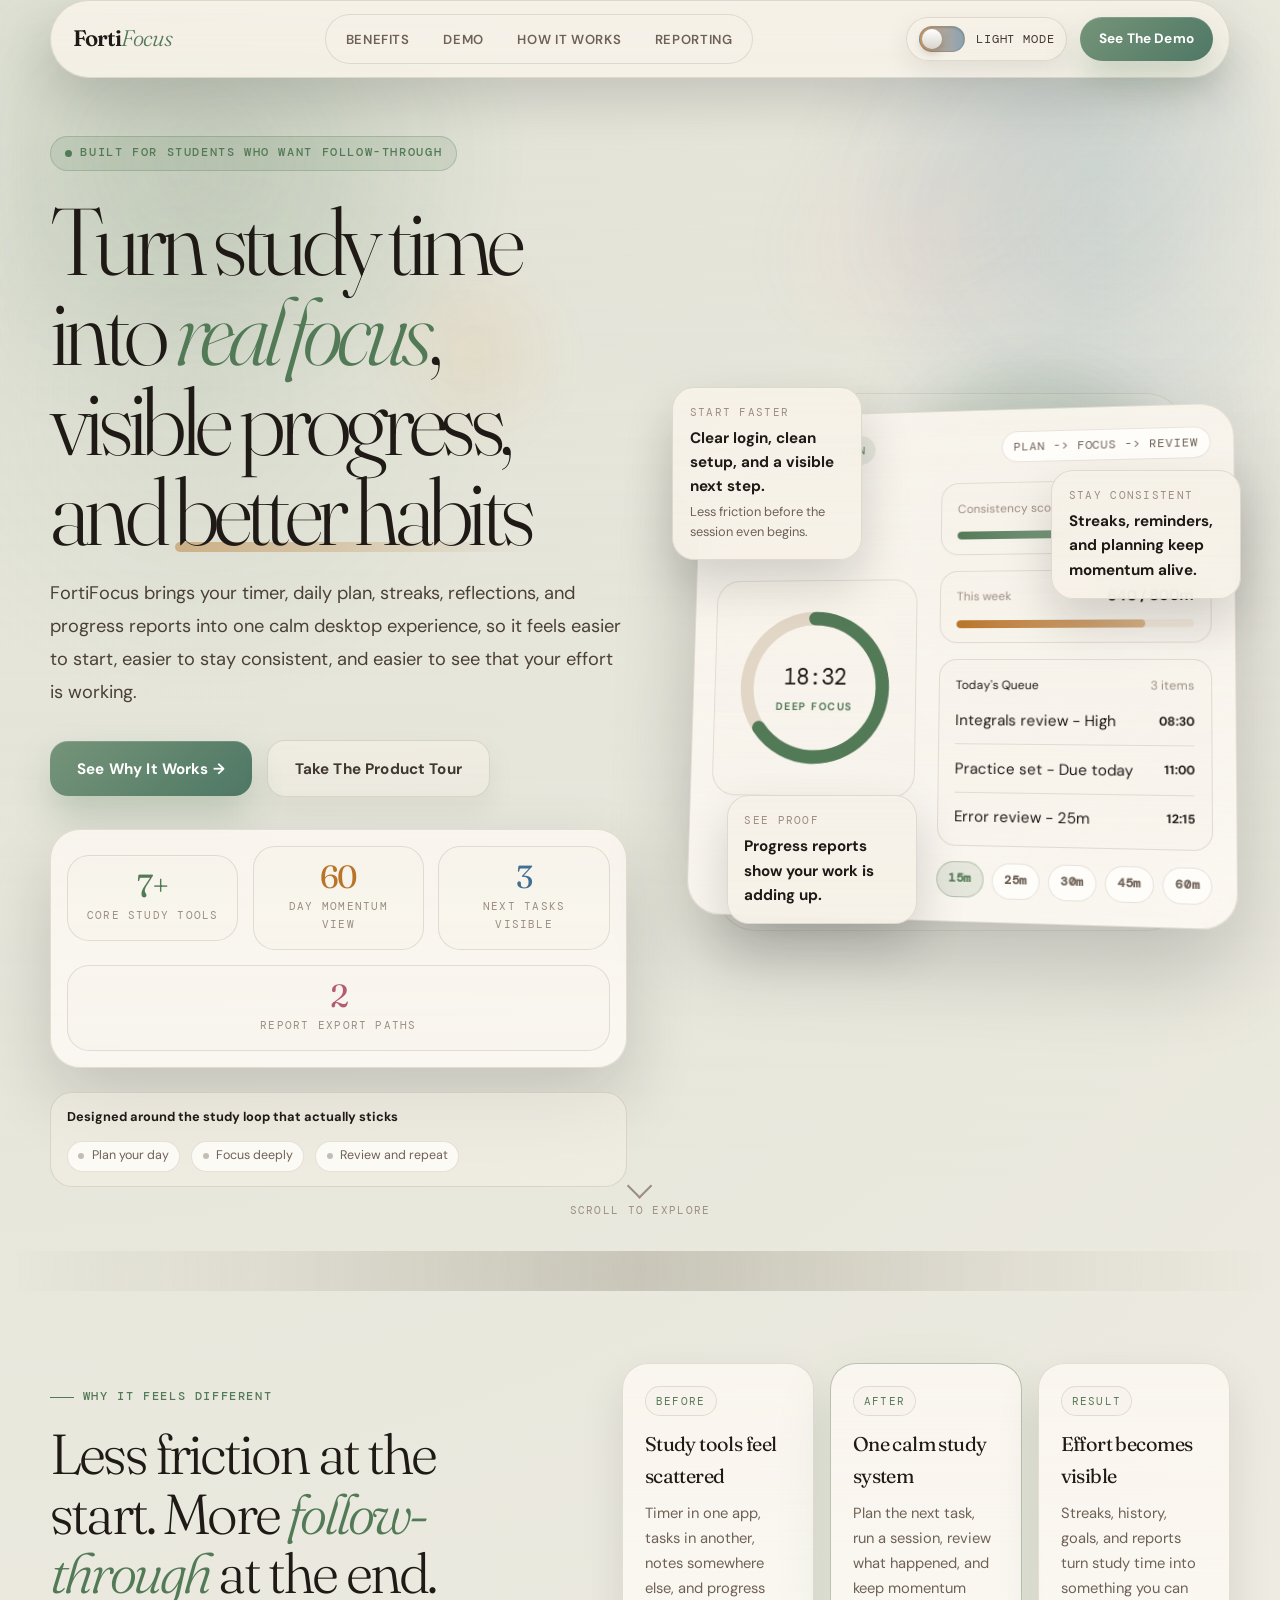
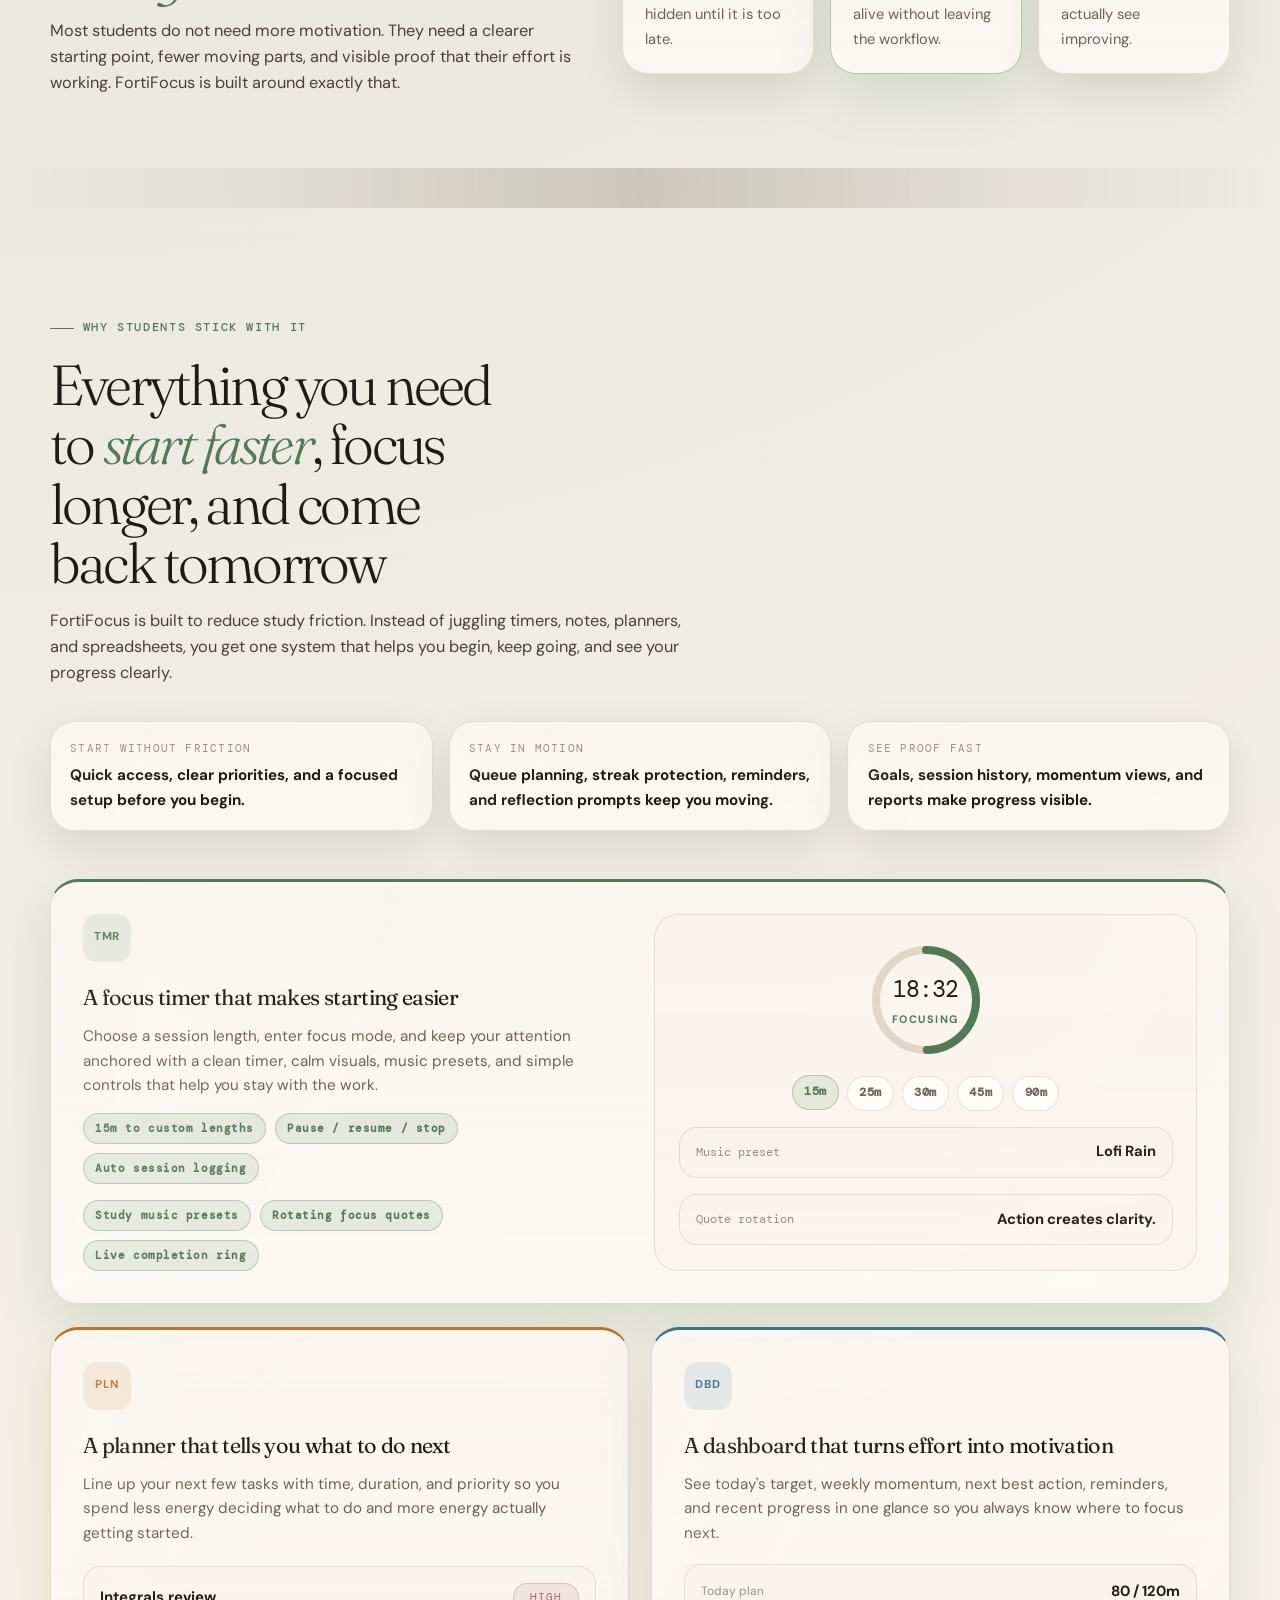
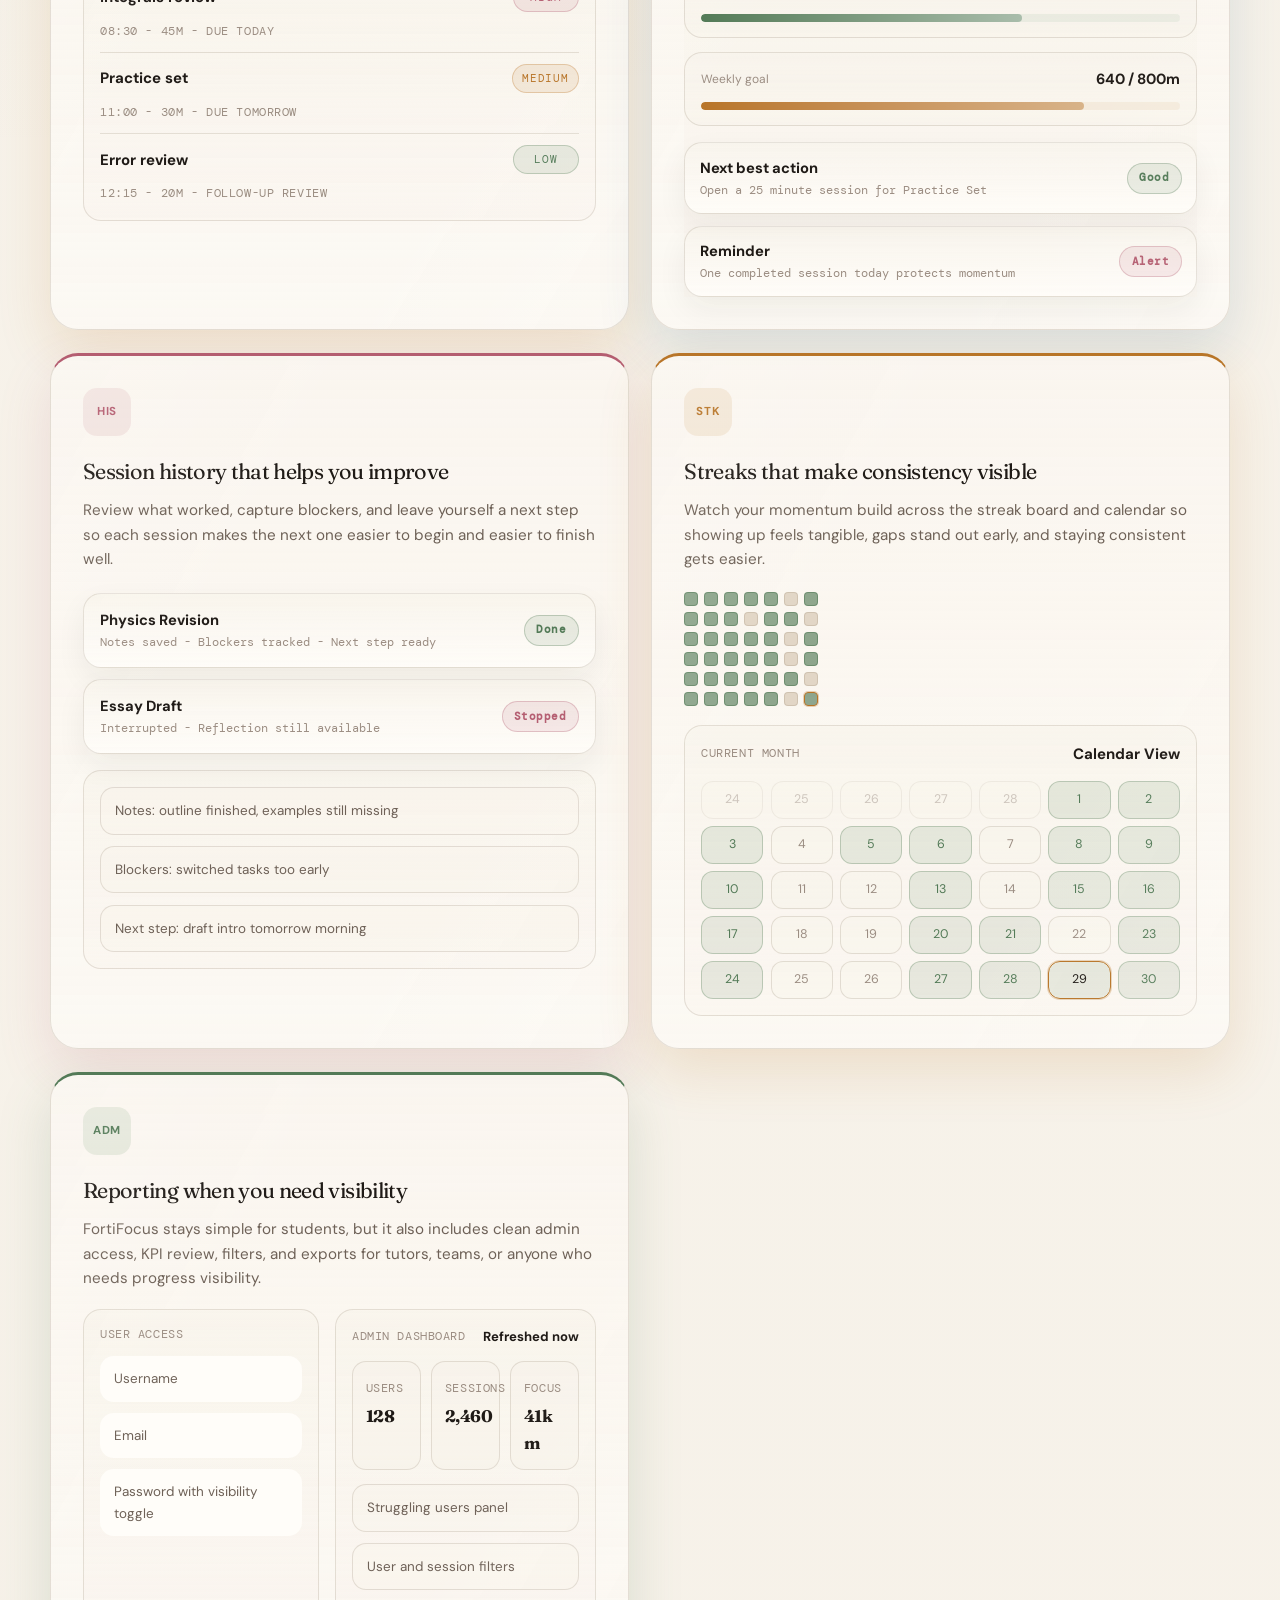
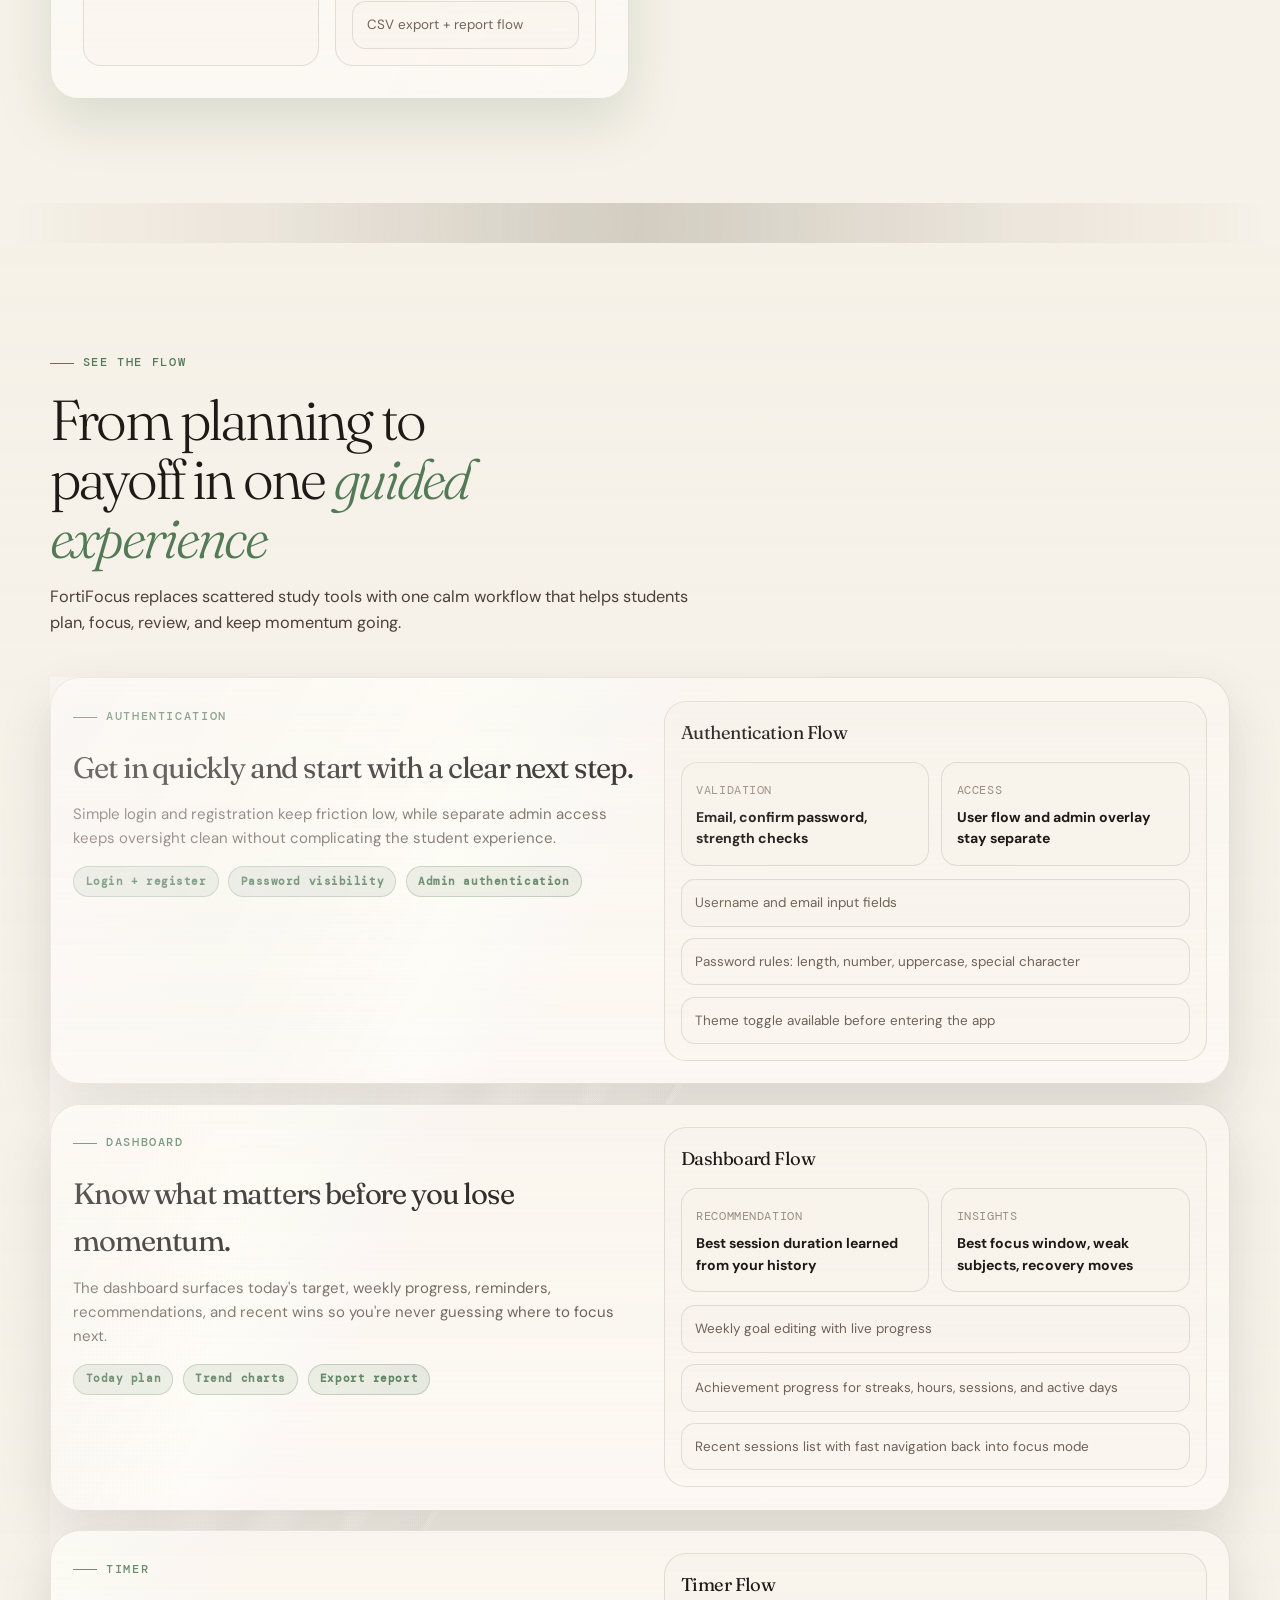
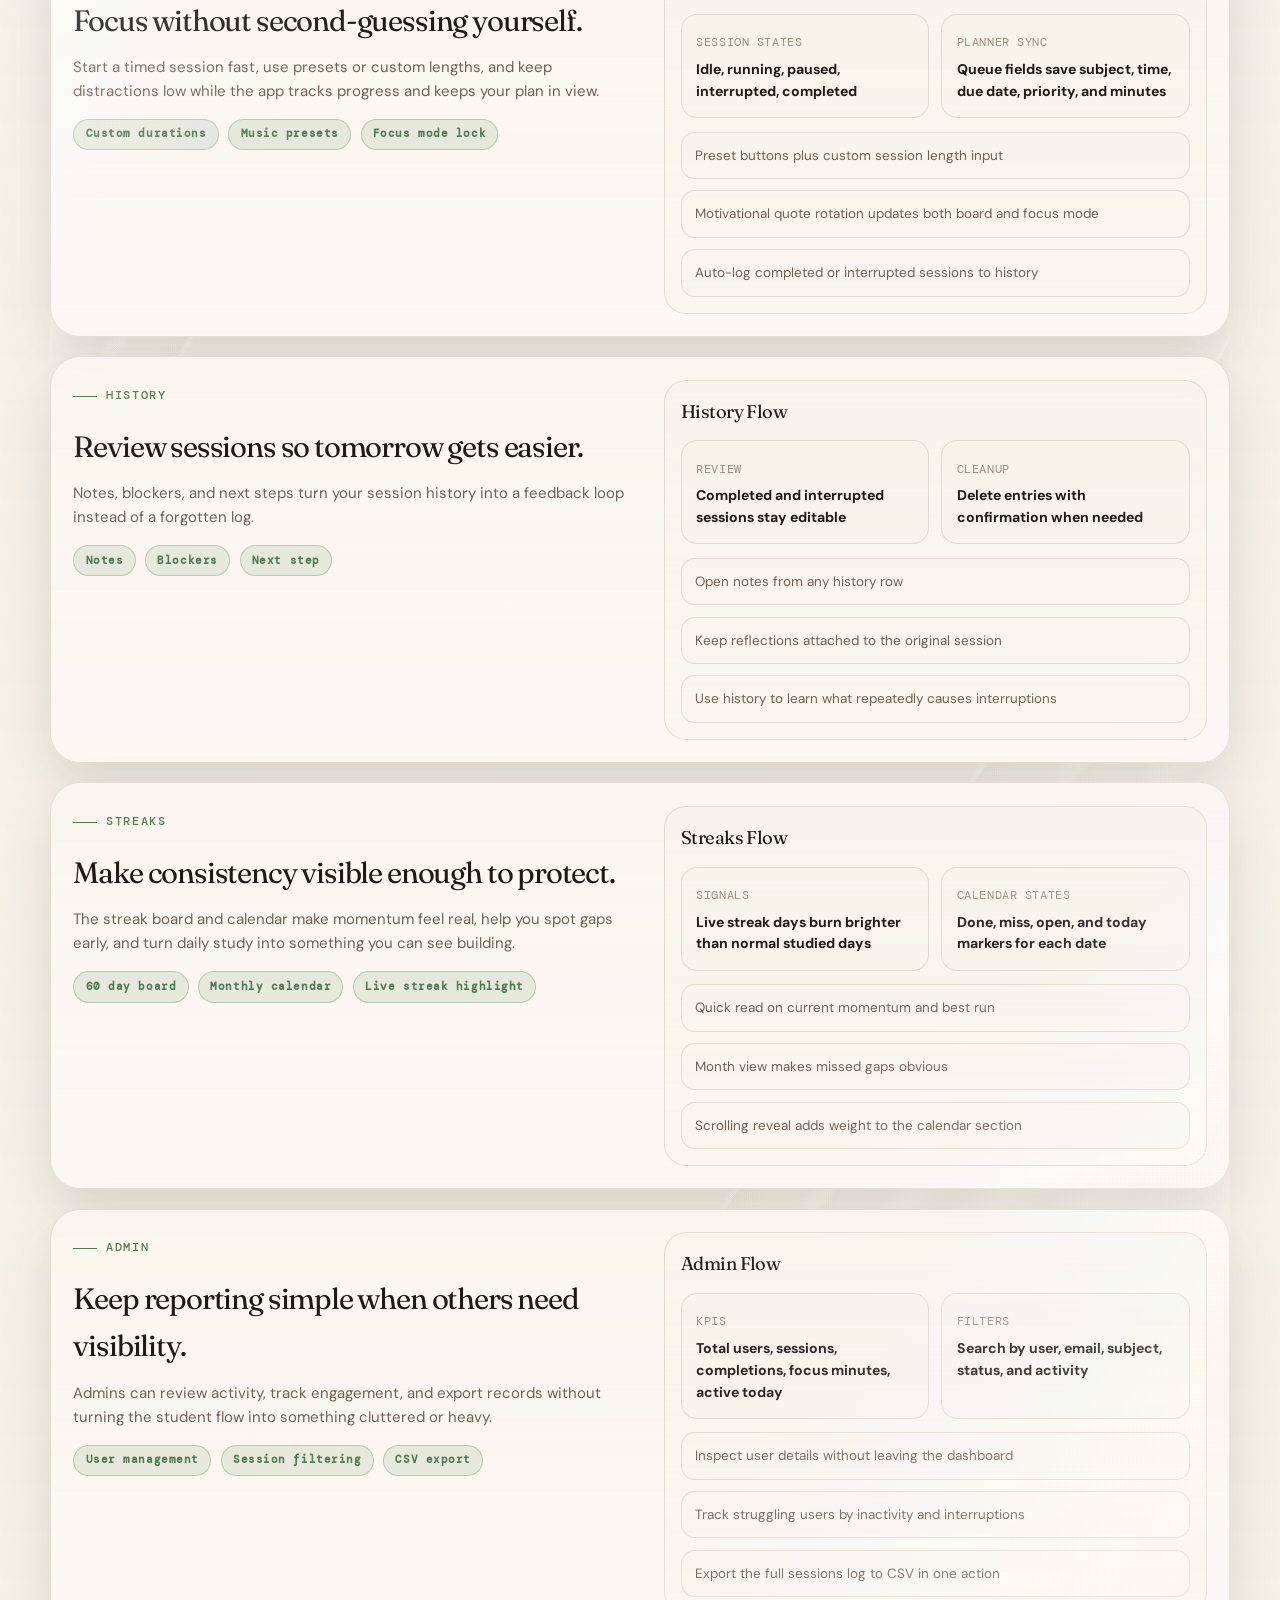
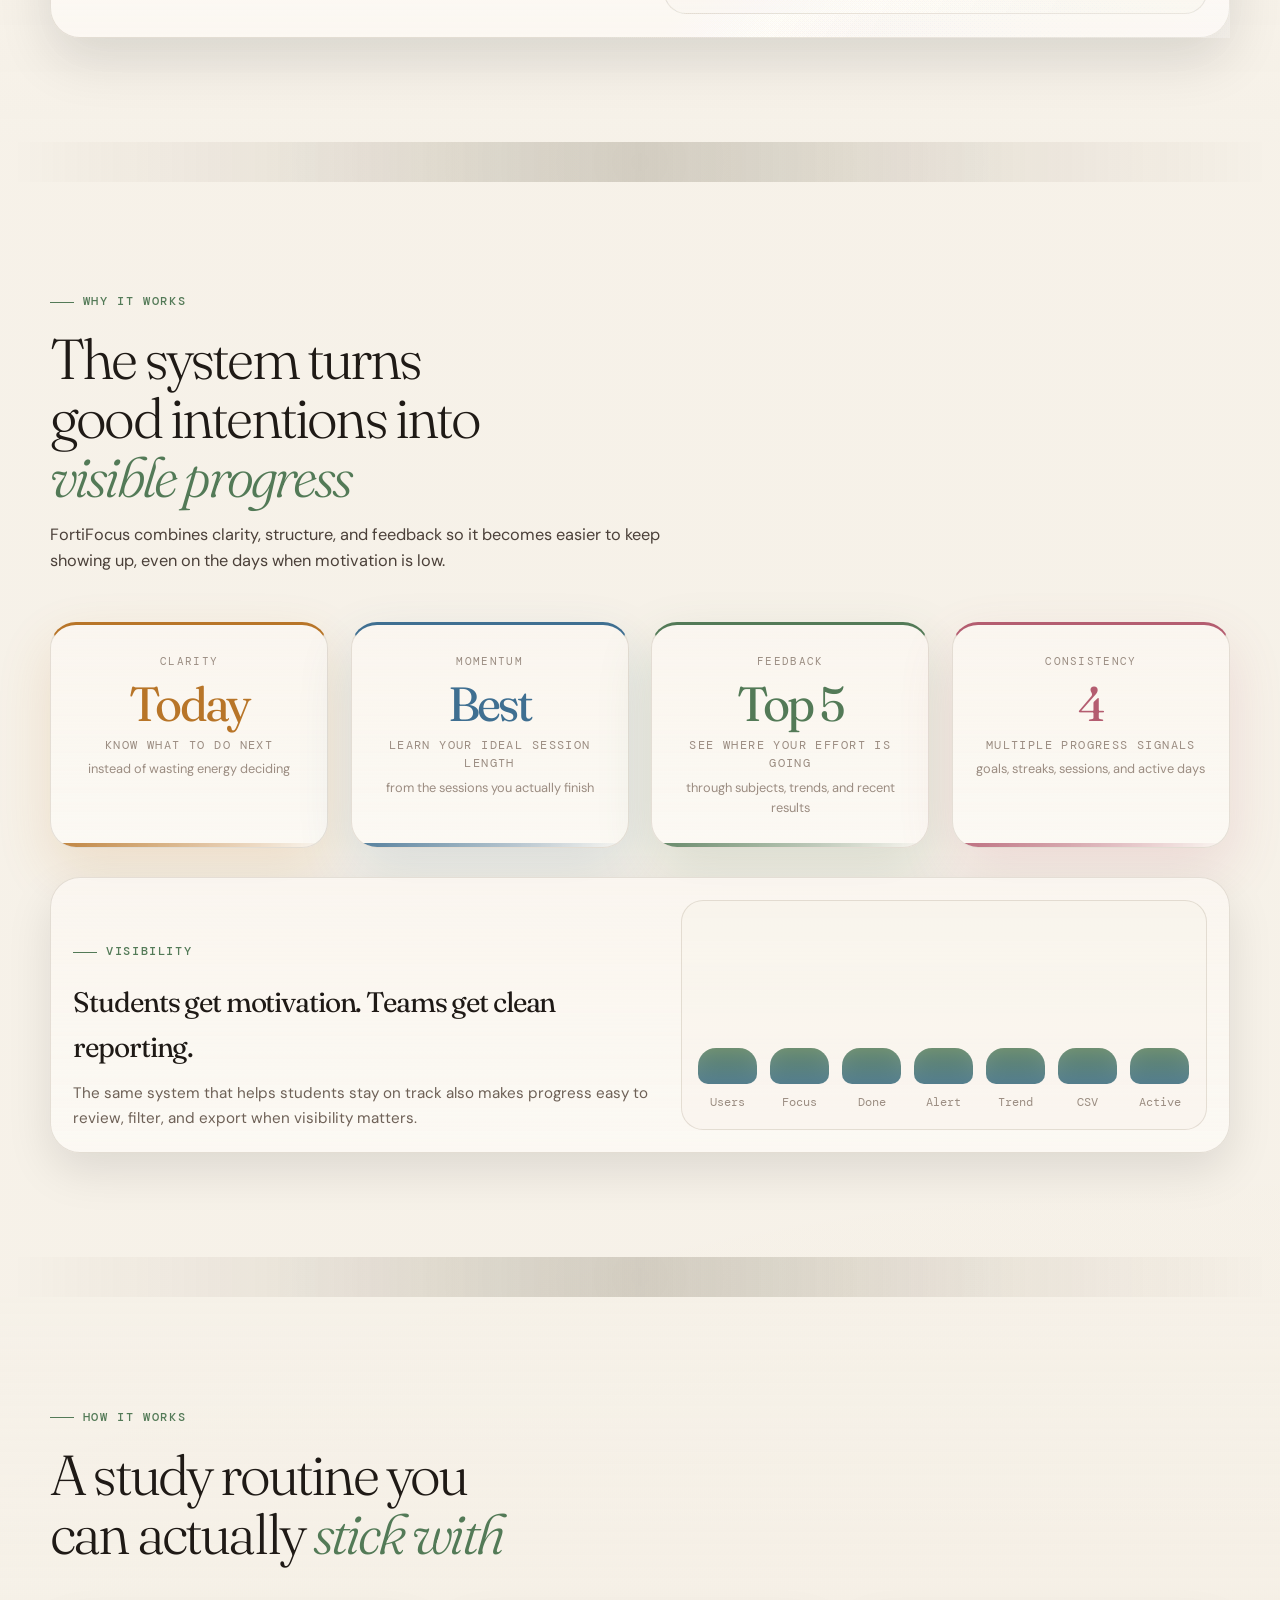
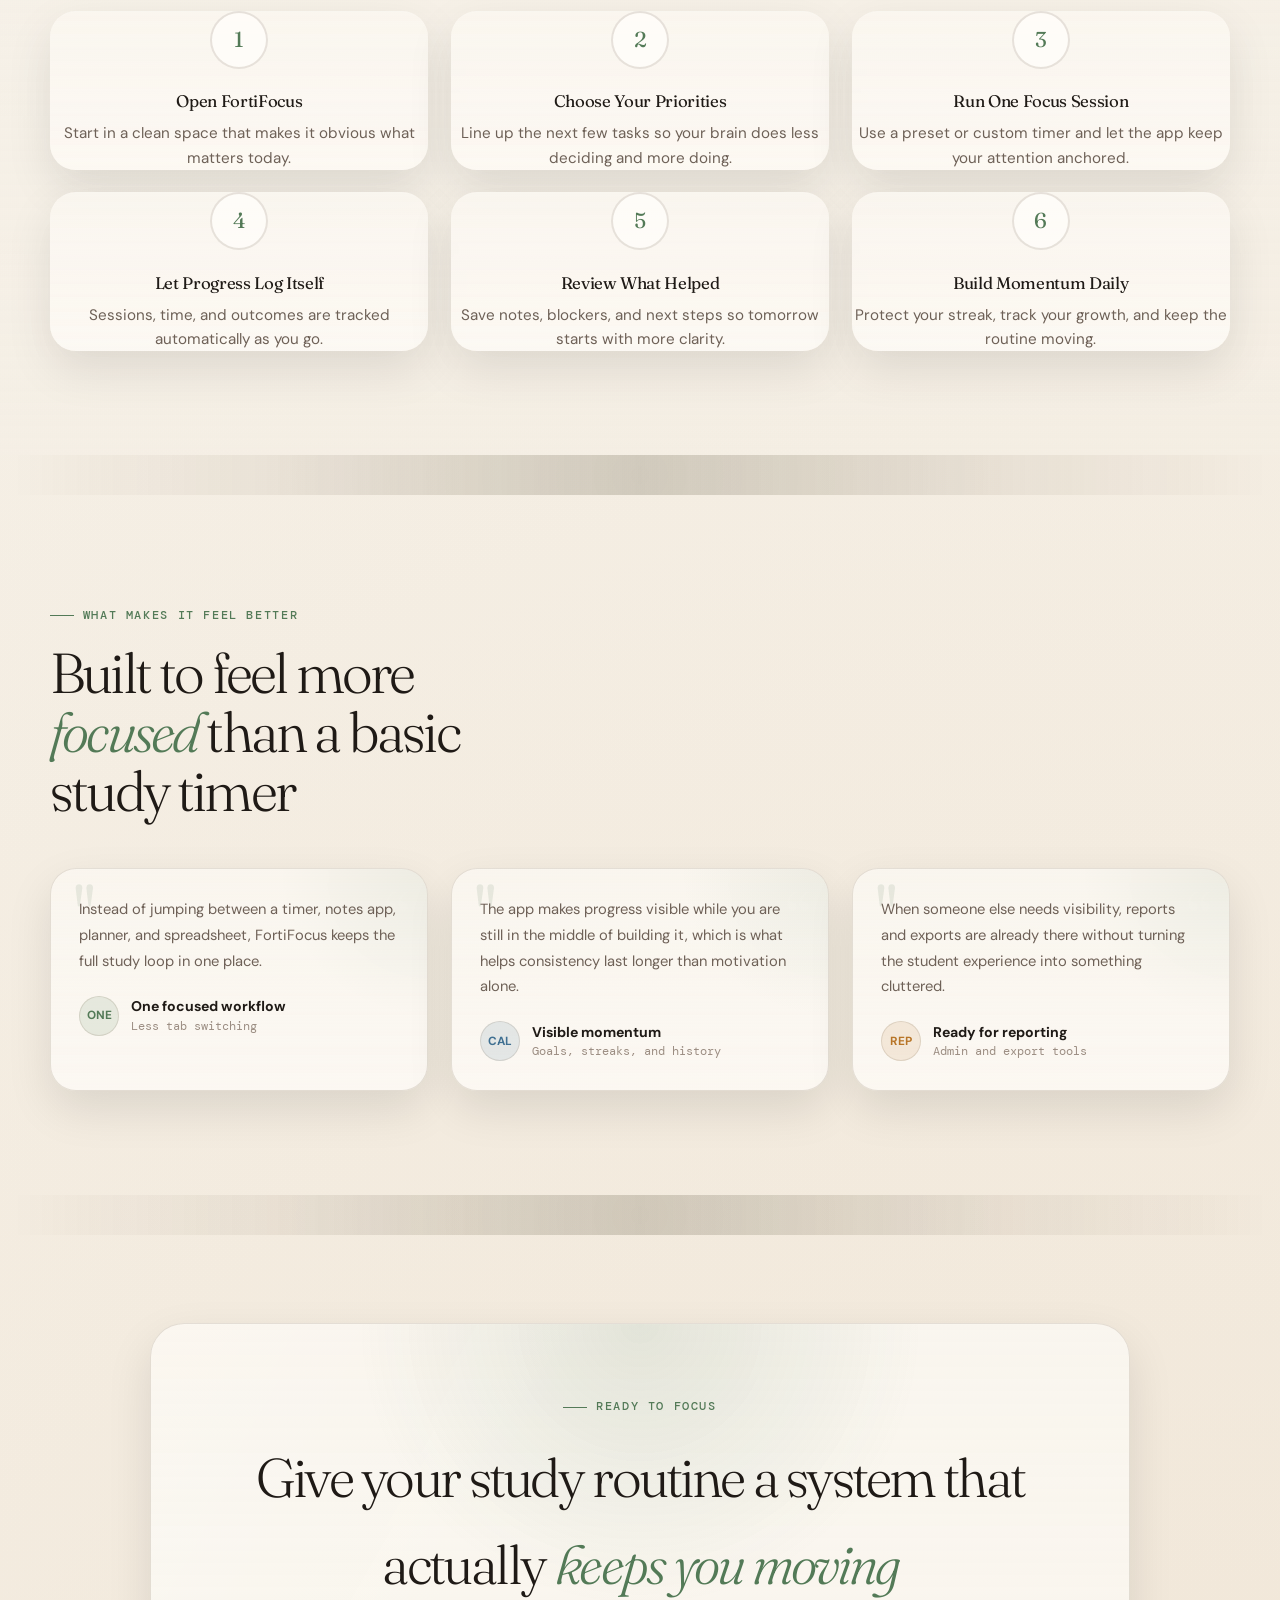
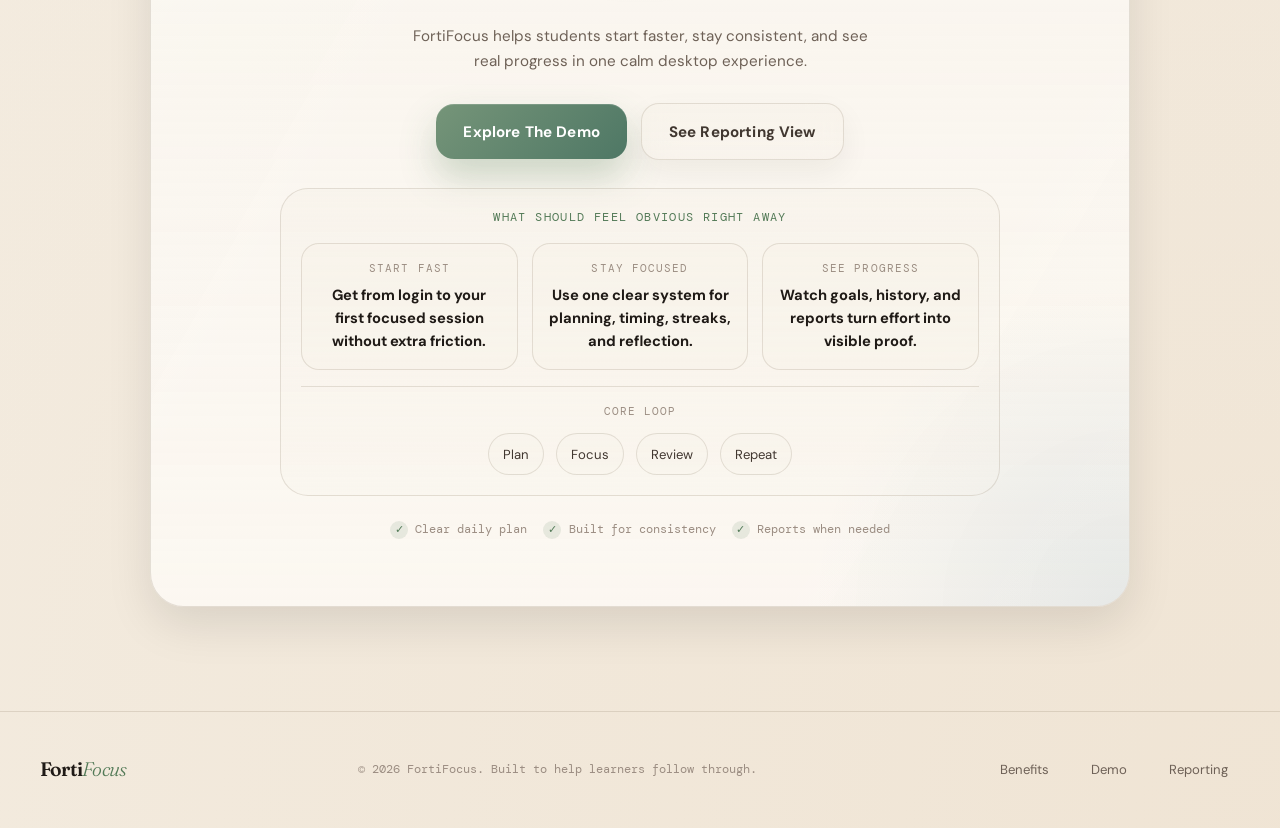
==== commit 59ddcf14: "Newly good landing page" ====
--- a/index.html
+++ b/index.html
@@ -3,9 +3,10 @@
 <head>
 <meta charset="UTF-8">
 <meta name="viewport" content="width=device-width, initial-scale=1.0">
-<title>FortiFocus - Desktop Study System</title>
+<title>FortiFocus - Study Smarter and Stay Consistent</title>
+<meta name="description" content="FortiFocus helps students start faster, stay focused, and build consistent study habits with a timer, planner, streak tracker, reflections, and progress reports in one desktop app.">
 <link href="https://fonts.googleapis.com/css2?family=DM+Sans:wght@400;500;600;700&family=DM+Mono:wght@400;500&family=Fraunces:opsz,wght@9..144,300;9..144,400;9..144,600&display=swap" rel="stylesheet">
-<link rel="stylesheet" href="fortifocus.css">
+<link rel="stylesheet" href="assets/css/modules/landing-page.css">
 </head>
 <body>
 <div class="page-progress" id="pageProgress"></div>
@@ -13,13 +14,19 @@
 <nav class="site-nav" id="siteNav">
   <a class="nav-brand" href="#">Forti<em>Focus</em></a>
   <div class="nav-links">
-    <a href="#features">Features</a>
-    <a href="#experience">Experience</a>
-    <a href="#how">Workflow</a>
-    <a href="#admin">Admin</a>
+    <a href="#features">Benefits</a>
+    <a href="#experience">Demo</a>
+    <a href="#how">How It Works</a>
+    <a href="#admin">Reporting</a>
   </div>
   <div class="nav-actions">
-    <a href="#experience" class="btn-nav btn-primary-nav">View Product Tour</a>
+    <button class="theme-toggle-nav" id="themeBtn" type="button" aria-label="Switch to dark mode">
+      <span class="theme-toggle-track" aria-hidden="true">
+        <span class="theme-toggle-thumb"></span>
+      </span>
+      <span class="theme-toggle-text" id="themeBtnLabel">Light mode</span>
+    </button>
+    <a href="#experience" class="btn-nav btn-primary-nav">See The Demo</a>
   </div>
 </nav>
 
@@ -29,45 +36,45 @@
       <div class="hero-copy">
         <div class="hero-eyebrow">
           <div class="eyebrow-dot"></div>
-          Desktop Study System - Feature Complete
+          Built for students who want follow-through
         </div>
         <h1>
-          One study app for <em>focus</em>, planning, streaks, and <span class="accent-word">oversight</span>
+          Turn study time into <em>real focus</em>, visible progress, and <span class="accent-word">better habits</span>
         </h1>
         <p class="hero-sub">
-          FortiFocus now reflects the full Java desktop app: secure sign in, a guided dashboard, full-screen focus mode, queue planning, history reflections, streak calendars, exports, and a separate admin command center.
+          FortiFocus brings your timer, daily plan, streaks, reflections, and progress reports into one calm desktop experience, so it feels easier to start, easier to stay consistent, and easier to see that your effort is working.
         </p>
         <div class="hero-cta">
-          <a href="#features" class="btn-hero btn-hero-primary">Explore All Features &rarr;</a>
-          <a href="#experience" class="btn-hero btn-hero-ghost">See The App Flow</a>
+          <a href="#features" class="btn-hero btn-hero-primary">See Why It Works &rarr;</a>
+          <a href="#experience" class="btn-hero btn-hero-ghost">Take The Product Tour</a>
         </div>
         <div class="hero-stats">
           <div class="hero-stat">
             <div class="hero-stat-val sage">7+</div>
-            <div class="hero-stat-label">Core App Views</div>
+            <div class="hero-stat-label">Core Study Tools</div>
           </div>
           <div class="stat-divider"></div>
           <div class="hero-stat">
             <div class="hero-stat-val amber">60</div>
-            <div class="hero-stat-label">Day Streak Window</div>
+            <div class="hero-stat-label">Day Momentum View</div>
           </div>
           <div class="stat-divider"></div>
           <div class="hero-stat">
             <div class="hero-stat-val sky">3</div>
-            <div class="hero-stat-label">Planner Queue Slots</div>
+            <div class="hero-stat-label">Next Tasks Visible</div>
           </div>
           <div class="stat-divider"></div>
           <div class="hero-stat">
             <div class="hero-stat-val rose">2</div>
-            <div class="hero-stat-label">Export Paths</div>
+            <div class="hero-stat-label">Report Export Paths</div>
           </div>
         </div>
         <div class="trust-strip reveal reveal-delay-3">
-          <span class="trust-label">Now built around the real app workflow</span>
+          <span class="trust-label">Designed around the study loop that actually sticks</span>
           <div class="trust-items">
-            <span>Login + registration</span>
-            <span>Timer + planner</span>
-            <span>Insights + admin</span>
+            <span>Plan your day</span>
+            <span>Focus deeply</span>
+            <span>Review and repeat</span>
           </div>
         </div>
       </div>
@@ -78,8 +85,8 @@
 
         <article class="focus-board animate-on-view">
           <div class="board-top">
-            <div class="board-chip board-chip-live">Live Product Tour</div>
-            <div class="board-pill">Timer + Planner + Analytics</div>
+            <div class="board-chip board-chip-live">Live Focus Session</div>
+            <div class="board-pill">Plan -> Focus -> Review</div>
           </div>
           <div class="board-main">
             <div class="board-ring">
@@ -96,14 +103,14 @@
             <div class="board-side">
               <div class="mini-metric">
                 <div class="mini-metric-top">
-                  <span>Focus score</span>
+                  <span>Consistency score</span>
                   <strong>91%</strong>
                 </div>
                 <div class="fill-bar"><span style="--fill: 91%;"></span></div>
               </div>
               <div class="mini-metric">
                 <div class="mini-metric-top">
-                  <span>Weekly goal</span>
+                  <span>This week</span>
                   <strong>640 / 800m</strong>
                 </div>
                 <div class="fill-bar amber-fill"><span style="--fill: 80%;"></span></div>
@@ -138,17 +145,17 @@
         </article>
 
         <div class="floating-card floating-card-one">
-          <div class="floating-kicker">Auth</div>
-          <strong>Login, register, and admin access.</strong>
-          <span>Password visibility and validation are built in.</span>
+          <div class="floating-kicker">Start faster</div>
+          <strong>Clear login, clean setup, and a visible next step.</strong>
+          <span>Less friction before the session even begins.</span>
         </div>
         <div class="floating-card floating-card-two">
-          <div class="floating-kicker">Insights</div>
-          <strong>Next best action, reminders, and trends.</strong>
+          <div class="floating-kicker">Stay consistent</div>
+          <strong>Streaks, reminders, and planning keep momentum alive.</strong>
         </div>
         <div class="floating-card floating-card-three">
-          <div class="floating-kicker">Exports</div>
-          <strong>Study reports and all-sessions CSV.</strong>
+          <div class="floating-kicker">See proof</div>
+          <strong>Progress reports show your work is adding up.</strong>
         </div>
       </div>
     </div>
@@ -161,26 +168,60 @@
 
   <div class="section-divider"></div>
 
+  <section class="section-shell quick-proof-shell">
+    <div class="container">
+      <div class="quick-proof reveal reveal-delay-1">
+        <div class="quick-proof-copy">
+          <div class="section-label">Why It Feels Different</div>
+          <h2 class="section-heading">Less friction at the start. More <em>follow-through</em> at the end.</h2>
+          <p class="section-sub">Most students do not need more motivation. They need a clearer starting point, fewer moving parts, and visible proof that their effort is working. FortiFocus is built around exactly that.</p>
+        </div>
+
+        <div class="quick-proof-grid">
+          <article class="quick-proof-card">
+            <span class="quick-proof-kicker">Before</span>
+            <h3>Study tools feel scattered</h3>
+            <p>Timer in one app, tasks in another, notes somewhere else, and progress hidden until it is too late.</p>
+          </article>
+
+          <article class="quick-proof-card accent">
+            <span class="quick-proof-kicker">After</span>
+            <h3>One calm study system</h3>
+            <p>Plan the next task, run a session, review what happened, and keep momentum alive without leaving the workflow.</p>
+          </article>
+
+          <article class="quick-proof-card">
+            <span class="quick-proof-kicker">Result</span>
+            <h3>Effort becomes visible</h3>
+            <p>Streaks, history, goals, and reports turn study time into something you can actually see improving.</p>
+          </article>
+        </div>
+      </div>
+    </div>
+  </section>
+
+  <div class="section-divider"></div>
+
   <section id="features" class="section-shell">
     <div class="container">
       <div class="reveal">
-        <div class="section-label">Full Product Surface</div>
-        <h2 class="section-heading">Every major function from the <em>desktop app</em></h2>
-        <p class="section-sub">The landing page now shows the complete FortiFocus workflow instead of only the timer and streak pieces. These sections mirror the Java app modules and the data they manage.</p>
+        <div class="section-label">Why Students Stick With It</div>
+        <h2 class="section-heading">Everything you need to <em>start faster</em>, focus longer, and come back tomorrow</h2>
+        <p class="section-sub">FortiFocus is built to reduce study friction. Instead of juggling timers, notes, planners, and spreadsheets, you get one system that helps you begin, keep going, and see your progress clearly.</p>
       </div>
 
       <div class="feature-band reveal visible reveal-delay-1">
-        <div class="feature-band-card"><span>Auth ready</span><strong>Login, registration, password validation, theme toggle, and admin entry</strong></div>
-        <div class="feature-band-card"><span>Smarter sessions</span><strong>Recommendations, reminders, queue planning, and reflection tracking</strong></div>
-        <div class="feature-band-card"><span>Admin ready</span><strong>KPIs, user filters, session logs, struggling users, and CSV export</strong></div>
+        <div class="feature-band-card"><span>Start without friction</span><strong>Quick access, clear priorities, and a focused setup before you begin.</strong></div>
+        <div class="feature-band-card"><span>Stay in motion</span><strong>Queue planning, streak protection, reminders, and reflection prompts keep you moving.</strong></div>
+        <div class="feature-band-card"><span>See proof fast</span><strong>Goals, session history, momentum views, and reports make progress visible.</strong></div>
       </div>
 
       <div class="features-layout">
         <div class="feature-card big sage reveal visible reveal-delay-1">
           <div>
             <div class="feature-icon icon-sage">TMR</div>
-            <div class="feature-title">Deep Focus Timer + Focus Mode</div>
-            <p class="feature-desc">Run preset or custom study blocks, switch into a distraction-light focus mode, pause or resume without losing progress, stop early when needed, and automatically log completed or interrupted sessions.</p>
+            <div class="feature-title">A focus timer that makes starting easier</div>
+            <p class="feature-desc">Choose a session length, enter focus mode, and keep your attention anchored with a clean timer, calm visuals, music presets, and simple controls that help you stay with the work.</p>
             <div class="tag-row">
               <span class="tag-pill tag-sage">15m to custom lengths</span>
               <span class="tag-pill tag-sage">Pause / resume / stop</span>
@@ -218,8 +259,8 @@
         <div class="feature-card amber reveal visible reveal-delay-2">
           <div>
             <div class="feature-icon icon-amber">PLN</div>
-            <div class="feature-title">Study Queue Planner</div>
-            <p class="feature-desc">Manage your next tasks with subject, start time, estimated minutes, due date, and priority. FortiFocus can surface the next best task and flag urgent work before your streak slips.</p>
+            <div class="feature-title">A planner that tells you what to do next</div>
+            <p class="feature-desc">Line up your next few tasks with time, duration, and priority so you spend less energy deciding what to do and more energy actually getting started.</p>
           </div>
           <div class="planner-preview">
             <div class="planner-row"><strong>Integrals review</strong><span class="priority-pill priority-high">High</span></div>
@@ -234,8 +275,8 @@
         <div class="feature-card sky reveal visible reveal-delay-3">
           <div>
             <div class="feature-icon icon-sky">DBD</div>
-            <div class="feature-title">Smart Dashboard</div>
-            <p class="feature-desc">Your dashboard combines today's plan, weekly goal tracking, subject breakdowns, productivity trends, next best actions, reminders, daily prompts, recent sessions, and exportable study reports.</p>
+            <div class="feature-title">A dashboard that turns effort into motivation</div>
+            <p class="feature-desc">See today's target, weekly momentum, next best action, reminders, and recent progress in one glance so you always know where to focus next.</p>
           </div>
           <div class="dashboard-mini animate-on-view is-live">
             <div class="mini-metric">
@@ -262,8 +303,8 @@
         <div class="feature-card rose reveal visible reveal-delay-4">
           <div>
             <div class="feature-icon icon-rose">HIS</div>
-            <div class="feature-title">History + Reflection Notes</div>
-            <p class="feature-desc">Every session can carry notes, blockers, and a next step so the history page becomes more than a log. You can reopen old sessions, update reflections, and remove entries when needed.</p>
+            <div class="feature-title">Session history that helps you improve</div>
+            <p class="feature-desc">Review what worked, capture blockers, and leave yourself a next step so each session makes the next one easier to begin and easier to finish well.</p>
           </div>
           <div>
             <div class="history-stack">
@@ -287,8 +328,8 @@
         <div class="feature-card amber reveal visible reveal-delay-1">
           <div>
             <div class="feature-icon icon-amber">STK</div>
-            <div class="feature-title">Streak Tracker + Calendar View</div>
-            <p class="feature-desc">The app tracks current streak, best streak, active days, a 60 day momentum board, and a full monthly calendar that marks completed, missed, open, and current days.</p>
+            <div class="feature-title">Streaks that make consistency visible</div>
+            <p class="feature-desc">Watch your momentum build across the streak board and calendar so showing up feels tangible, gaps stand out early, and staying consistent gets easier.</p>
           </div>
           <div>
             <div class="streak-showcase" aria-hidden="true">
@@ -317,8 +358,8 @@
         <div class="feature-card sage reveal visible reveal-delay-2" id="admin">
           <div>
             <div class="feature-icon icon-sage">ADM</div>
-            <div class="feature-title">Secure Auth + Admin Command Center</div>
-            <p class="feature-desc">Users can sign in or register with validation rules, toggle password visibility, and switch themes. Admins authenticate separately, review KPIs, inspect users and sessions, filter activity, and export the full log as CSV.</p>
+            <div class="feature-title">Reporting when you need visibility</div>
+            <p class="feature-desc">FortiFocus stays simple for students, but it also includes clean admin access, KPI review, filters, and exports for tutors, teams, or anyone who needs progress visibility.</p>
           </div>
           <div class="auth-admin-preview">
             <div class="auth-mini">
@@ -351,9 +392,9 @@
   <section id="experience" class="section-shell section-muted">
     <div class="container">
       <div class="reveal">
-        <div class="section-label">Inside The App</div>
-        <h2 class="section-heading">A guided tour of each <em>screen</em></h2>
-        <p class="section-sub">This explorer maps the landing page directly to the Java UI: authentication, dashboard, timer, history, streaks, and admin. Switch tabs to see what each area is responsible for.</p>
+        <div class="section-label">See The Flow</div>
+        <h2 class="section-heading">From planning to payoff in one <em>guided experience</em></h2>
+        <p class="section-sub">FortiFocus replaces scattered study tools with one calm workflow that helps students plan, focus, review, and keep momentum going.</p>
       </div>
 
       <div class="tour-shell no-js-tour reveal visible reveal-delay-1">
@@ -361,8 +402,8 @@
           <article class="tour-panel active">
             <div class="tour-copy">
               <div class="section-label">Authentication</div>
-              <h3>Sign in, register, validate, and route admins separately.</h3>
-              <p>FortiFocus supports user login, account creation, email validation, password rules, show or hide password controls, theme switching, and a dedicated admin authentication overlay.</p>
+              <h3>Get in quickly and start with a clear next step.</h3>
+              <p>Simple login and registration keep friction low, while separate admin access keeps oversight clean without complicating the student experience.</p>
               <div class="tour-pills">
                 <span class="tag-pill tag-sage">Login + register</span>
                 <span class="tag-pill tag-sage">Password visibility</span>
@@ -386,8 +427,8 @@
           <article class="tour-panel active">
             <div class="tour-copy">
               <div class="section-label">Dashboard</div>
-              <h3>The app shows what to do next, not just what already happened.</h3>
-              <p>The dashboard merges streak progress, today's target, weekly goals, daily prompts, reminders, subject charts, trend charts, achievements, recent sessions, and report export.</p>
+              <h3>Know what matters before you lose momentum.</h3>
+              <p>The dashboard surfaces today's target, weekly progress, reminders, recommendations, and recent wins so you're never guessing where to focus next.</p>
               <div class="tour-pills">
                 <span class="tag-pill tag-sage">Today plan</span>
                 <span class="tag-pill tag-sage">Trend charts</span>
@@ -411,8 +452,8 @@
           <article class="tour-panel active">
             <div class="tour-copy">
               <div class="section-label">Timer</div>
-              <h3>Run a full focus session with planner context around it.</h3>
-              <p>The timer page handles subject input, duration presets, custom durations, study music presets, progress rings, pause or resume, full-screen focus mode, completion metrics, and queue syncing.</p>
+              <h3>Focus without second-guessing yourself.</h3>
+              <p>Start a timed session fast, use presets or custom lengths, and keep distractions low while the app tracks progress and keeps your plan in view.</p>
               <div class="tour-pills">
                 <span class="tag-pill tag-sage">Custom durations</span>
                 <span class="tag-pill tag-sage">Music presets</span>
@@ -436,8 +477,8 @@
           <article class="tour-panel active">
             <div class="tour-copy">
               <div class="section-label">History</div>
-              <h3>Session history becomes a reflection workspace.</h3>
-              <p>The history page keeps every session visible, marks whether reflections are saved, and lets users capture notes, blockers, and the next step for each entry without losing the original timeline.</p>
+              <h3>Review sessions so tomorrow gets easier.</h3>
+              <p>Notes, blockers, and next steps turn your session history into a feedback loop instead of a forgotten log.</p>
               <div class="tour-pills">
                 <span class="tag-pill tag-sage">Notes</span>
                 <span class="tag-pill tag-sage">Blockers</span>
@@ -461,8 +502,8 @@
           <article class="tour-panel active">
             <div class="tour-copy">
               <div class="section-label">Streaks</div>
-              <h3>Momentum is visible across both the streak board and the month view.</h3>
-              <p>The streak page tracks current streak, best streak, active days, a 60 day flame board, and a full calendar that distinguishes studied, missed, open, and today states with tooltips and reveal animation.</p>
+              <h3>Make consistency visible enough to protect.</h3>
+              <p>The streak board and calendar make momentum feel real, help you spot gaps early, and turn daily study into something you can see building.</p>
               <div class="tour-pills">
                 <span class="tag-pill tag-sage">60 day board</span>
                 <span class="tag-pill tag-sage">Monthly calendar</span>
@@ -486,8 +527,8 @@
           <article class="tour-panel active">
             <div class="tour-copy">
               <div class="section-label">Admin</div>
-              <h3>Separate oversight tools for users, sessions, and engagement.</h3>
-              <p>The admin dashboard keeps user analytics separate from the student view with KPIs, struggling-user panels, subject charts, engagement trends, searchable user tables, session logs, and CSV export.</p>
+              <h3>Keep reporting simple when others need visibility.</h3>
+              <p>Admins can review activity, track engagement, and export records without turning the student flow into something cluttered or heavy.</p>
               <div class="tour-pills">
                 <span class="tag-pill tag-sage">User management</span>
                 <span class="tag-pill tag-sage">Session filtering</span>
@@ -517,43 +558,43 @@
   <section id="stats" class="section-shell">
     <div class="container">
       <div class="reveal">
-        <div class="section-label">What The App Tracks</div>
-        <h2 class="section-heading">Signals that turn effort into <em>feedback</em></h2>
-        <p class="section-sub">FortiFocus does more than count sessions. It turns your data into planning, recommendations, reminders, achievements, and visibility for both students and admins.</p>
+        <div class="section-label">Why It Works</div>
+        <h2 class="section-heading">The system turns good intentions into <em>visible progress</em></h2>
+        <p class="section-sub">FortiFocus combines clarity, structure, and feedback so it becomes easier to keep showing up, even on the days when motivation is low.</p>
       </div>
 
       <div class="stats-showcase">
         <div class="stat-showcase-card accent-amber reveal visible reveal-delay-1">
-          <div class="ssc-kicker">Planning</div>
+          <div class="ssc-kicker">Clarity</div>
           <div class="ssc-val">Today</div>
-          <div class="ssc-label">Target and remaining minutes</div>
-          <div class="ssc-sub">plus the next queue task to tackle</div>
+          <div class="ssc-label">Know what to do next</div>
+          <div class="ssc-sub">instead of wasting energy deciding</div>
         </div>
         <div class="stat-showcase-card accent-sky reveal visible reveal-delay-2">
-          <div class="ssc-kicker">Learning</div>
+          <div class="ssc-kicker">Momentum</div>
           <div class="ssc-val">Best</div>
-          <div class="ssc-label">Recommended session length</div>
-          <div class="ssc-sub">based on your own completion history</div>
+          <div class="ssc-label">Learn your ideal session length</div>
+          <div class="ssc-sub">from the sessions you actually finish</div>
         </div>
         <div class="stat-showcase-card accent-sage reveal visible reveal-delay-3">
-          <div class="ssc-kicker">Insight</div>
+          <div class="ssc-kicker">Feedback</div>
           <div class="ssc-val">Top 5</div>
-          <div class="ssc-label">Subject breakdown and trends</div>
-          <div class="ssc-sub">to show where focus is really going</div>
+          <div class="ssc-label">See where your effort is going</div>
+          <div class="ssc-sub">through subjects, trends, and recent results</div>
         </div>
         <div class="stat-showcase-card accent-rose reveal visible reveal-delay-4">
-          <div class="ssc-kicker">Milestones</div>
+          <div class="ssc-kicker">Consistency</div>
           <div class="ssc-val">4</div>
-          <div class="ssc-label">Achievement paths</div>
-          <div class="ssc-sub">streaks, hours, sessions, and active days</div>
+          <div class="ssc-label">Multiple progress signals</div>
+          <div class="ssc-sub">goals, streaks, sessions, and active days</div>
         </div>
       </div>
 
       <div class="insight-panel reveal reveal-delay-2">
         <div class="insight-copy">
-          <div class="section-label">Admin Visibility</div>
-          <h3>Student progress and system health can be reviewed in one place.</h3>
-          <p>Admins can monitor engagement, see which users are inactive or repeatedly interrupted, filter the global session log, and export activity for reporting.</p>
+          <div class="section-label">Visibility</div>
+          <h3>Students get motivation. Teams get clean reporting.</h3>
+          <p>The same system that helps students stay on track also makes progress easy to review, filter, and export when visibility matters.</p>
         </div>
         <div class="insight-bars animate-on-view is-live">
           <div class="insight-bar"><span style="--fill: 92%;"></span><label>Users</label></div>
@@ -573,17 +614,17 @@
   <section id="how" class="section-shell section-muted">
     <div class="container">
       <div class="reveal">
-        <div class="section-label">Workflow</div>
-        <h2 class="section-heading">How the full FortiFocus system <em>works</em></h2>
+        <div class="section-label">How It Works</div>
+        <h2 class="section-heading">A study routine you can actually <em>stick with</em></h2>
       </div>
 
       <div class="steps-grid">
-        <div class="step-card reveal visible reveal-delay-1"><div class="step-num">1</div><div class="step-title">Create or Reopen Your Account</div><p class="step-desc">Start with the authentication flow, validate your details, and route admins through their own secure entry.</p></div>
-        <div class="step-card reveal visible reveal-delay-2"><div class="step-num">2</div><div class="step-title">Set Goals and Queue Tasks</div><p class="step-desc">Define a weekly goal, line up your next tasks, and give each one time, duration, due date, and priority.</p></div>
-        <div class="step-card reveal visible reveal-delay-3"><div class="step-num">3</div><div class="step-title">Start a Guided Focus Session</div><p class="step-desc">Choose a preset or custom duration, select study music, and move into the timer or full-screen focus mode.</p></div>
-        <div class="step-card reveal visible reveal-delay-4"><div class="step-num">4</div><div class="step-title">Log the Outcome Automatically</div><p class="step-desc">Completed and interrupted sessions are stored with subject, planned time, actual time, and timestamps.</p></div>
-        <div class="step-card reveal visible reveal-delay-1"><div class="step-num">5</div><div class="step-title">Review Reflections and Streaks</div><p class="step-desc">Add notes, blockers, and next steps, then check the streak board and monthly calendar to protect momentum.</p></div>
-        <div class="step-card reveal visible reveal-delay-2"><div class="step-num">6</div><div class="step-title">Export or Administer</div><p class="step-desc">Generate a study report for one user or export all sessions to CSV from the admin dashboard.</p></div>
+        <div class="step-card reveal visible reveal-delay-1"><div class="step-num">1</div><div class="step-title">Open FortiFocus</div><p class="step-desc">Start in a clean space that makes it obvious what matters today.</p></div>
+        <div class="step-card reveal visible reveal-delay-2"><div class="step-num">2</div><div class="step-title">Choose Your Priorities</div><p class="step-desc">Line up the next few tasks so your brain does less deciding and more doing.</p></div>
+        <div class="step-card reveal visible reveal-delay-3"><div class="step-num">3</div><div class="step-title">Run One Focus Session</div><p class="step-desc">Use a preset or custom timer and let the app keep your attention anchored.</p></div>
+        <div class="step-card reveal visible reveal-delay-4"><div class="step-num">4</div><div class="step-title">Let Progress Log Itself</div><p class="step-desc">Sessions, time, and outcomes are tracked automatically as you go.</p></div>
+        <div class="step-card reveal visible reveal-delay-1"><div class="step-num">5</div><div class="step-title">Review What Helped</div><p class="step-desc">Save notes, blockers, and next steps so tomorrow starts with more clarity.</p></div>
+        <div class="step-card reveal visible reveal-delay-2"><div class="step-num">6</div><div class="step-title">Build Momentum Daily</div><p class="step-desc">Protect your streak, track your growth, and keep the routine moving.</p></div>
       </div>
     </div>
   </section>
@@ -593,22 +634,22 @@
   <section class="section-shell">
     <div class="container">
       <div class="reveal">
-        <div class="section-label">Implementation Highlights</div>
-        <h2 class="section-heading">Built around a <em>real desktop workflow</em></h2>
+        <div class="section-label">What Makes It Feel Better</div>
+        <h2 class="section-heading">Built to feel more <em>focused</em> than a basic study timer</h2>
       </div>
 
       <div class="testimonials-grid">
         <div class="testi-card reveal visible reveal-delay-1">
-          <p class="testi-quote">Local persistence keeps accounts, queue items, goals, sessions, reflections, and theme state together so the app feels continuous instead of disposable.</p>
-          <div class="testi-author"><div class="testi-avatar testi-avatar-sage">DAT</div><div><div class="testi-name">Local Data Flow</div><div class="testi-role">JSON-backed study state</div></div></div>
+          <p class="testi-quote">Instead of jumping between a timer, notes app, planner, and spreadsheet, FortiFocus keeps the full study loop in one place.</p>
+          <div class="testi-author"><div class="testi-avatar testi-avatar-sage">ONE</div><div><div class="testi-name">One focused workflow</div><div class="testi-role">Less tab switching</div></div></div>
         </div>
         <div class="testi-card reveal visible reveal-delay-2">
-          <p class="testi-quote">Separate user and admin experiences make the product usable both for personal study and for oversight, reporting, and activity monitoring.</p>
-          <div class="testi-author"><div class="testi-avatar testi-avatar-sky">ADM</div><div><div class="testi-name">Dual Experience</div><div class="testi-role">Student and admin roles</div></div></div>
+          <p class="testi-quote">The app makes progress visible while you are still in the middle of building it, which is what helps consistency last longer than motivation alone.</p>
+          <div class="testi-author"><div class="testi-avatar testi-avatar-sky">CAL</div><div><div class="testi-name">Visible momentum</div><div class="testi-role">Goals, streaks, and history</div></div></div>
         </div>
         <div class="testi-card reveal visible reveal-delay-3">
-          <p class="testi-quote">The desktop project already includes run scripts and a shareable build flow, so the product story now matches the scope of the app behind it.</p>
-          <div class="testi-author"><div class="testi-avatar testi-avatar-amber">WIN</div><div><div class="testi-name">Desktop Delivery</div><div class="testi-role">Runnable and shareable build path</div></div></div>
+          <p class="testi-quote">When someone else needs visibility, reports and exports are already there without turning the student experience into something cluttered.</p>
+          <div class="testi-author"><div class="testi-avatar testi-avatar-amber">REP</div><div><div class="testi-name">Ready for reporting</div><div class="testi-role">Admin and export tools</div></div></div>
         </div>
       </div>
     </div>
@@ -619,32 +660,34 @@
   <section class="section-shell cta-wrap">
     <div class="container">
       <div class="cta-section reveal">
-        <div class="section-label cta-label">FORTIFIED</div>
-        <h2>Ready to show the <em>full FortiFocus</em> story?</h2>
-        <p>This landing page now communicates the actual product surface: authentication, planning, focus sessions, reflections, streaks, exports, and admin oversight in one flow.</p>
+        <div class="section-label cta-label">READY TO FOCUS</div>
+        <h2>Give your study routine a system that actually <em>keeps you moving</em></h2>
+        <p>FortiFocus helps students start faster, stay consistent, and see real progress in one calm desktop experience.</p>
+        <div class="cta-actions">
+          <a href="#experience" class="btn-hero btn-hero-primary">Explore The Demo</a>
+          <a href="#admin" class="btn-hero btn-hero-ghost">See Reporting View</a>
+        </div>
         <div class="cta-glance">
-          <div class="cta-glance-title">What visitors can understand now</div>
+          <div class="cta-glance-title">What should feel obvious right away</div>
           <div class="cta-glance-grid">
-            <div class="cta-glance-card"><span>Student flow</span><strong>Sign in, plan the day, run a timer, review reflections, and keep the streak alive.</strong></div>
-            <div class="cta-glance-card"><span>Smart coaching</span><strong>Recommendations, reminders, insights, achievements, and trend summaries all come from tracked sessions.</strong></div>
-            <div class="cta-glance-card"><span>Admin flow</span><strong>Separate authentication, KPI monitoring, user management, filtering, and CSV export support the oversight side.</strong></div>
+            <div class="cta-glance-card"><span>Start fast</span><strong>Get from login to your first focused session without extra friction.</strong></div>
+            <div class="cta-glance-card"><span>Stay focused</span><strong>Use one clear system for planning, timing, streaks, and reflection.</strong></div>
+            <div class="cta-glance-card"><span>See progress</span><strong>Watch goals, history, and reports turn effort into visible proof.</strong></div>
           </div>
           <div class="cta-routine">
             <div class="cta-routine-label">Core loop</div>
             <div class="cta-routine-steps">
-              <div class="cta-routine-step">Authenticate</div>
-              <div class="cta-routine-step">Plan the queue</div>
-              <div class="cta-routine-step">Run focus mode</div>
-              <div class="cta-routine-step">Review history</div>
-              <div class="cta-routine-step">Track streaks</div>
-              <div class="cta-routine-step">Export insights</div>
+              <div class="cta-routine-step">Plan</div>
+              <div class="cta-routine-step">Focus</div>
+              <div class="cta-routine-step">Review</div>
+              <div class="cta-routine-step">Repeat</div>
             </div>
           </div>
         </div>
         <div class="cta-badges">
-          <div class="cta-badge"><div class="badge-check">&#10003;</div> Desktop-first experience</div>
-          <div class="cta-badge"><div class="badge-check">&#10003;</div> Student and admin flows</div>
-          <div class="cta-badge"><div class="badge-check">&#10003;</div> Reports and CSV export</div>
+          <div class="cta-badge"><div class="badge-check">&#10003;</div> Clear daily plan</div>
+          <div class="cta-badge"><div class="badge-check">&#10003;</div> Built for consistency</div>
+          <div class="cta-badge"><div class="badge-check">&#10003;</div> Reports when needed</div>
         </div>
       </div>
     </div>
@@ -653,14 +696,20 @@
 
 <footer class="site-footer">
   <div class="footer-brand">Forti<em>Focus</em></div>
-  <div class="footer-copy">&copy; 2026 FortiFocus. Built for learners and study oversight.</div>
+  <div class="footer-copy">&copy; 2026 FortiFocus. Built to help learners follow through.</div>
   <div class="footer-links">
-    <a href="#features">Features</a>
-    <a href="#experience">Tour</a>
-    <a href="#admin">Admin</a>
+    <a href="#features">Benefits</a>
+    <a href="#experience">Demo</a>
+    <a href="#admin">Reporting</a>
   </div>
 </footer>
 
-<script type="module" src="fortifocus.js"></script>
+<script defer src="assets/js/modules/theme.js"></script>
+<script defer src="assets/js/modules/reveal.js"></script>
+<script defer src="assets/js/modules/hero-stats.js"></script>
+<script defer src="assets/js/modules/streak-grid.js"></script>
+<script defer src="assets/js/modules/durations.js"></script>
+<script defer src="assets/js/modules/scroll-ui.js"></script>
+<script defer src="assets/js/modules/init.js"></script>
 </body>
 </html>
--- a/assets/css/modules/landing-page.css
+++ b/assets/css/modules/landing-page.css
@@ -0,0 +1,2906 @@
+:root {
+  --ink: #1f1a16;
+  --ink-2: #413730;
+  --ink-3: #6e6157;
+  --ink-4: #9b8d82;
+  --paper: #f6f1e8;
+  --paper-rgb: 246, 241, 232;
+  --paper-2: #efe5d7;
+  --paper-3: #e2d6c6;
+  --border: rgba(107, 87, 67, 0.16);
+  --border-2: rgba(107, 87, 67, 0.3);
+  --surface: rgba(255, 253, 249, 0.84);
+  --surface-2: #fffdf9;
+  --sage: #537a57;
+  --sage-light: rgba(83, 122, 87, 0.12);
+  --sage-mid: rgba(83, 122, 87, 0.42);
+  --amber: #b87528;
+  --amber-light: rgba(184, 117, 40, 0.12);
+  --rose: #b45d70;
+  --rose-light: rgba(180, 93, 112, 0.12);
+  --sky: #3f6f91;
+  --sky-light: rgba(63, 111, 145, 0.12);
+  --radius: 14px;
+  --radius-lg: 26px;
+  --shadow-sm: 0 12px 30px rgba(40, 28, 20, 0.06);
+  --shadow: 0 18px 46px rgba(40, 28, 20, 0.09);
+  --shadow-lg: 0 32px 70px rgba(40, 28, 20, 0.14);
+}
+
+[data-theme="dark"] {
+  --ink: #f4ede4;
+  --ink-2: #d7cdc2;
+  --ink-3: #a89d91;
+  --ink-4: #746d66;
+  --paper: #151518;
+  --paper-rgb: 21, 21, 24;
+  --paper-2: #1d1d22;
+  --paper-3: #282831;
+  --border: rgba(255, 239, 222, 0.08);
+  --border-2: rgba(255, 239, 222, 0.18);
+  --surface: rgba(29, 29, 34, 0.82);
+  --surface-2: #1f1f26;
+  --sage: #7cb585;
+  --sage-light: rgba(124, 181, 133, 0.12);
+  --sage-mid: rgba(124, 181, 133, 0.44);
+  --amber: #dfa055;
+  --amber-light: rgba(223, 160, 85, 0.12);
+  --rose: #da7d8f;
+  --rose-light: rgba(218, 125, 143, 0.12);
+  --sky: #7fb3d9;
+  --sky-light: rgba(127, 179, 217, 0.12);
+  --shadow-sm: 0 12px 30px rgba(0, 0, 0, 0.28);
+  --shadow: 0 18px 46px rgba(0, 0, 0, 0.36);
+  --shadow-lg: 0 32px 70px rgba(0, 0, 0, 0.5);
+}
+
+*,
+*::before,
+*::after {
+  box-sizing: border-box;
+  margin: 0;
+  padding: 0;
+}
+
+html {
+  scroll-behavior: smooth;
+}
+
+body {
+  font-family: "DM Sans", sans-serif;
+  background:
+    radial-gradient(circle at top left, rgba(83, 122, 87, 0.14), transparent 28%),
+    radial-gradient(circle at bottom right, rgba(184, 117, 40, 0.1), transparent 24%),
+    linear-gradient(180deg, color-mix(in srgb, var(--paper) 92%, white 8%), var(--paper));
+  color: var(--ink);
+  min-height: 100vh;
+  overflow-x: hidden;
+  font-size: 15px;
+  line-height: 1.6;
+}
+
+body::before,
+body::after {
+  content: "";
+  position: fixed;
+  inset: 0;
+  pointer-events: none;
+  z-index: 0;
+}
+
+body::before {
+  background:
+    radial-gradient(circle at 14% 18%, rgba(83, 122, 87, 0.12), transparent 22%),
+    radial-gradient(circle at 86% 24%, rgba(63, 111, 145, 0.1), transparent 20%),
+    radial-gradient(circle at 78% 86%, rgba(180, 93, 112, 0.08), transparent 16%);
+  filter: blur(18px);
+  animation: drift 18s ease-in-out infinite alternate;
+}
+
+body::after {
+  background-image:
+    linear-gradient(rgba(255, 255, 255, 0.03) 1px, transparent 1px),
+    linear-gradient(90deg, rgba(255, 255, 255, 0.03) 1px, transparent 1px);
+  background-size: 120px 120px;
+  mask-image: radial-gradient(circle at center, black 42%, transparent 88%);
+  opacity: 0.3;
+}
+
+a,
+button,
+nav,
+.feature-card,
+.stat-showcase-card,
+.testi-card,
+.step-num,
+.focus-board,
+.floating-card,
+.cta-section,
+.history-item,
+.dur-pill,
+.hero-stats {
+  transition:
+    background-color 0.35s ease,
+    color 0.35s ease,
+    border-color 0.35s ease,
+    box-shadow 0.35s ease,
+    transform 0.35s ease,
+    opacity 0.35s ease;
+}
+
+.page-progress {
+  position: fixed;
+  top: 0;
+  left: 0;
+  width: 0;
+  height: 3px;
+  z-index: 140;
+  background: linear-gradient(90deg, var(--sage), var(--amber), var(--rose));
+  box-shadow: 0 0 20px rgba(83, 122, 87, 0.35);
+}
+
+.site-nav {
+  position: fixed;
+  inset: 0 0 auto;
+  z-index: 120;
+  display: flex;
+  align-items: center;
+  justify-content: space-between;
+  gap: 1rem;
+  padding: 1rem 2.5rem;
+  background: rgba(var(--paper-rgb), 0.68);
+  backdrop-filter: blur(20px);
+  border-bottom: 1px solid transparent;
+}
+
+.site-nav.is-scrolled {
+  border-bottom-color: var(--border-2);
+  box-shadow: 0 12px 28px rgba(24, 16, 10, 0.08);
+}
+
+.nav-brand,
+.footer-brand {
+  font-family: "Fraunces", serif;
+  font-weight: 600;
+  letter-spacing: -0.04em;
+  color: var(--ink);
+  text-decoration: none;
+}
+
+.nav-brand {
+  font-size: 1.4rem;
+}
+
+.nav-brand em,
+.footer-brand em {
+  font-style: italic;
+  font-weight: 300;
+  color: var(--sage);
+}
+
+.nav-links {
+  display: flex;
+  align-items: center;
+  gap: 1.8rem;
+}
+
+.nav-links a,
+.footer-links a {
+  color: var(--ink-3);
+  text-decoration: none;
+}
+
+.nav-links a {
+  font-size: 0.82rem;
+  font-weight: 600;
+  letter-spacing: 0.05em;
+  text-transform: uppercase;
+}
+
+.nav-links a:hover,
+.footer-links a:hover {
+  color: var(--ink);
+}
+
+.nav-actions {
+  display: flex;
+  align-items: center;
+  gap: 0.8rem;
+}
+
+.theme-toggle-nav {
+  display: inline-flex;
+  align-items: center;
+  gap: 0.7rem;
+  min-height: 44px;
+  padding: 0.45rem 0.7rem;
+  border: 1px solid var(--border);
+  border-radius: 999px;
+  background: linear-gradient(180deg, rgba(var(--paper-rgb), 0.58), rgba(var(--paper-rgb), 0.3));
+  color: var(--ink-2);
+  cursor: pointer;
+  box-shadow:
+    0 10px 24px rgba(10, 10, 12, 0.08),
+    inset 0 1px 0 rgba(255, 255, 255, 0.06);
+}
+
+.theme-toggle-nav:hover {
+  border-color: var(--border-2);
+  transform: translateY(-1px);
+}
+
+.theme-toggle-track {
+  position: relative;
+  width: 46px;
+  height: 26px;
+  border-radius: 999px;
+  background: linear-gradient(90deg, color-mix(in srgb, var(--amber) 62%, transparent), color-mix(in srgb, var(--sky) 60%, transparent));
+  border: 1px solid color-mix(in srgb, var(--border-2) 85%, transparent);
+  box-shadow: inset 0 1px 2px rgba(0, 0, 0, 0.15);
+}
+
+.theme-toggle-thumb {
+  position: absolute;
+  top: 2px;
+  left: 2px;
+  width: 20px;
+  height: 20px;
+  border-radius: 50%;
+  background: linear-gradient(180deg, #fff, color-mix(in srgb, var(--paper) 88%, black 12%));
+  box-shadow: 0 4px 10px rgba(0, 0, 0, 0.22);
+  transition: transform 0.28s ease, background-color 0.28s ease;
+}
+
+.theme-toggle-nav[data-theme-state="dark"] .theme-toggle-thumb {
+  transform: translateX(20px);
+  background: linear-gradient(180deg, color-mix(in srgb, var(--paper) 96%, white 4%), color-mix(in srgb, var(--paper-2) 88%, black 12%));
+}
+
+.theme-toggle-text {
+  font-family: "DM Mono", monospace;
+  font-size: 0.72rem;
+  letter-spacing: 0.08em;
+  text-transform: uppercase;
+  white-space: nowrap;
+}
+
+.btn-nav,
+.btn-hero {
+  display: inline-flex;
+  align-items: center;
+  justify-content: center;
+  border: none;
+  cursor: pointer;
+  text-decoration: none;
+  font-weight: 700;
+  letter-spacing: 0.01em;
+}
+
+.btn-nav {
+  min-height: 44px;
+  padding: 0.7rem 1.2rem;
+  border-radius: 999px;
+  font-size: 0.85rem;
+}
+
+.btn-primary-nav,
+.btn-hero-primary {
+  background: linear-gradient(135deg, color-mix(in srgb, var(--sage) 88%, white 12%), var(--sage));
+  color: #fff;
+  box-shadow: 0 14px 30px rgba(83, 122, 87, 0.24);
+}
+
+.btn-primary-nav:hover,
+.btn-hero-primary:hover {
+  transform: translateY(-2px);
+  filter: brightness(1.04);
+}
+
+.section-shell,
+.site-footer {
+  position: relative;
+  z-index: 1;
+}
+
+.section-shell {
+  padding: 6.5rem 2rem;
+}
+
+.section-muted {
+  background: linear-gradient(180deg, rgba(var(--paper-rgb), 0.48), rgba(var(--paper-rgb), 0.22));
+}
+
+.container {
+  width: min(1180px, 100%);
+  margin: 0 auto;
+}
+
+.hero {
+  min-height: 100vh;
+  display: flex;
+  align-items: center;
+  padding-top: 8.5rem;
+  padding-bottom: 4rem;
+}
+
+.hero-grid {
+  display: grid;
+  grid-template-columns: minmax(0, 1.04fr) minmax(420px, 0.96fr);
+  align-items: center;
+  gap: 2.5rem;
+}
+
+.hero-copy {
+  position: relative;
+}
+
+.hero-eyebrow,
+.section-label {
+  display: inline-flex;
+  align-items: center;
+  gap: 0.55rem;
+  font-family: "DM Mono", monospace;
+  font-size: 0.72rem;
+  font-weight: 500;
+  letter-spacing: 0.14em;
+  text-transform: uppercase;
+}
+
+.hero-eyebrow {
+  padding: 0.45rem 0.85rem;
+  border-radius: 999px;
+  background: var(--sage-light);
+  border: 1px solid color-mix(in srgb, var(--sage) 28%, transparent);
+  color: var(--sage);
+  margin-bottom: 1.6rem;
+  animation: fadeDown 0.8s ease both;
+}
+
+.eyebrow-dot {
+  width: 7px;
+  height: 7px;
+  border-radius: 50%;
+  background: var(--sage);
+  animation: pulse 2.2s ease-in-out infinite;
+}
+
+.hero h1 {
+  font-family: "Fraunces", serif;
+  font-size: clamp(3.25rem, 7.4vw, 6.7rem);
+  font-weight: 300;
+  line-height: 0.95;
+  letter-spacing: -0.06em;
+  max-width: 10ch;
+  margin-bottom: 1.3rem;
+  animation: fadeDown 0.8s 0.08s ease both;
+}
+
+.hero h1 em,
+.section-heading em,
+.cta-section h2 em {
+  font-style: italic;
+  color: var(--sage);
+}
+
+.accent-word {
+  position: relative;
+  display: inline-block;
+}
+
+.accent-word::after {
+  content: "";
+  position: absolute;
+  left: 0;
+  right: 0;
+  bottom: 0.25rem;
+  height: 10px;
+  border-radius: 999px;
+  background: linear-gradient(90deg, rgba(184, 117, 40, 0.45), rgba(184, 117, 40, 0));
+  z-index: -1;
+  animation: expandLine 0.8s 0.8s ease both;
+}
+
+.hero-sub {
+  max-width: 58ch;
+  color: var(--ink-3);
+  font-size: clamp(1rem, 1.6vw, 1.14rem);
+  line-height: 1.8;
+  margin-bottom: 2rem;
+  animation: fadeDown 0.8s 0.16s ease both;
+}
+
+.hero-cta {
+  display: flex;
+  align-items: center;
+  flex-wrap: wrap;
+  gap: 0.9rem;
+  margin-bottom: 2rem;
+  animation: fadeDown 0.8s 0.24s ease both;
+}
+
+.btn-hero {
+  min-height: 54px;
+  padding: 0.95rem 1.7rem;
+  border-radius: 18px;
+  font-size: 0.95rem;
+}
+
+.btn-hero-ghost {
+  background: var(--surface);
+  color: var(--ink-2);
+  border: 1px solid var(--border);
+  box-shadow: var(--shadow-sm);
+}
+
+.btn-hero-ghost:hover {
+  transform: translateY(-2px);
+  border-color: var(--border-2);
+}
+
+.hero-stats {
+  display: flex;
+  align-items: center;
+  justify-content: center;
+  gap: 2rem;
+  flex-wrap: wrap;
+  padding: 1.45rem 1.8rem;
+  border-radius: 28px;
+  border: 1px solid var(--border);
+  background: linear-gradient(180deg, rgba(var(--paper-rgb), 0.42), var(--surface));
+  box-shadow: var(--shadow-lg);
+  animation: fadeUp 0.8s 0.34s ease both;
+}
+
+.hero-stat {
+  text-align: center;
+}
+
+.hero-stat-val,
+.ssc-val {
+  font-family: "Fraunces", serif;
+  line-height: 0.95;
+}
+
+.hero-stat-val {
+  font-size: 2rem;
+  letter-spacing: -0.04em;
+}
+
+.hero-stat-val.sage {
+  color: var(--sage);
+}
+
+.hero-stat-val.amber {
+  color: var(--amber);
+}
+
+.hero-stat-val.sky {
+  color: var(--sky);
+}
+
+.hero-stat-val.rose {
+  color: var(--rose);
+}
+
+.hero-stat-label,
+.ssc-label,
+.testi-role,
+.footer-copy,
+.cta-badge,
+.history-time,
+.session-inline span,
+.ssc-kicker {
+  font-family: "DM Mono", monospace;
+}
+
+.hero-stat-label {
+  margin-top: 0.35rem;
+  font-size: 0.7rem;
+  letter-spacing: 0.11em;
+  text-transform: uppercase;
+  color: var(--ink-4);
+}
+
+.stat-divider {
+  width: 1px;
+  height: 42px;
+  background: var(--border);
+}
+
+.trust-strip {
+  display: inline-flex;
+  align-items: center;
+  gap: 1rem;
+  flex-wrap: wrap;
+  margin-top: 1.5rem;
+  padding: 0.7rem 0.9rem;
+  border: 1px solid var(--border);
+  border-radius: 18px;
+  background: rgba(var(--paper-rgb), 0.46);
+  backdrop-filter: blur(18px);
+}
+
+.trust-label {
+  font-size: 0.8rem;
+  font-weight: 700;
+  color: var(--ink);
+}
+
+.trust-items {
+  display: flex;
+  align-items: center;
+  gap: 0.7rem;
+  flex-wrap: wrap;
+}
+
+.trust-items span {
+  display: inline-flex;
+  align-items: center;
+  gap: 0.45rem;
+  padding: 0.3rem 0.65rem;
+  border-radius: 999px;
+  background: var(--surface);
+  border: 1px solid var(--border);
+  font-size: 0.78rem;
+  color: var(--ink-3);
+}
+
+.hero-visual {
+  position: relative;
+  min-height: 640px;
+  display: flex;
+  align-items: center;
+  justify-content: center;
+}
+
+.hero-glow {
+  position: absolute;
+  border-radius: 999px;
+  filter: blur(20px);
+  opacity: 0.72;
+}
+
+.hero-glow-a {
+  width: 300px;
+  height: 300px;
+  background: rgba(83, 122, 87, 0.2);
+  top: 4%;
+  right: 8%;
+  animation: orbit 14s ease-in-out infinite;
+}
+
+.hero-glow-b {
+  width: 220px;
+  height: 220px;
+  background: rgba(63, 111, 145, 0.2);
+  bottom: 10%;
+  left: 5%;
+  animation: orbit 17s ease-in-out infinite reverse;
+}
+
+.focus-board {
+  position: relative;
+  width: min(100%, 560px);
+  padding: 1.4rem;
+  border: 1px solid var(--border);
+  border-radius: 30px;
+  background: linear-gradient(180deg, rgba(var(--paper-rgb), 0.62), var(--surface));
+  backdrop-filter: blur(18px);
+  box-shadow: var(--shadow-lg);
+  transform: perspective(1100px) rotateY(-10deg) rotateX(4deg);
+}
+
+.focus-board:hover {
+  transform: perspective(1100px) rotateY(-6deg) rotateX(2deg) translateY(-4px);
+}
+
+.board-top,
+.session-stack-head,
+.mini-metric-top,
+.session-item,
+.history-item {
+  display: flex;
+  align-items: center;
+  justify-content: space-between;
+}
+
+.board-top {
+  gap: 1rem;
+  margin-bottom: 1.25rem;
+}
+
+.board-chip,
+.board-pill,
+.stat-chip {
+  display: inline-flex;
+  align-items: center;
+  border-radius: 999px;
+  font-family: "DM Mono", monospace;
+  font-size: 0.73rem;
+  letter-spacing: 0.08em;
+  text-transform: uppercase;
+}
+
+.board-chip {
+  padding: 0.35rem 0.65rem;
+}
+
+.board-chip-live {
+  background: var(--sage-light);
+  color: var(--sage);
+}
+
+.board-pill {
+  padding: 0.35rem 0.7rem;
+  color: var(--ink-3);
+  background: var(--surface-2);
+  border: 1px solid var(--border);
+}
+
+.board-main {
+  display: grid;
+  grid-template-columns: 210px 1fr;
+  gap: 1.4rem;
+  align-items: center;
+}
+
+.board-ring,
+.timer-preview {
+  display: flex;
+  align-items: center;
+  justify-content: center;
+}
+
+.board-ring {
+  position: relative;
+  min-height: 220px;
+  padding: 1rem;
+  border-radius: 24px;
+  border: 1px solid var(--border);
+  background: linear-gradient(180deg, rgba(var(--paper-rgb), 0.38), var(--surface));
+}
+
+.board-ring svg,
+.ring-preview svg {
+  transform: rotate(-90deg);
+}
+
+.board-ring-copy,
+.ring-preview-text {
+  position: absolute;
+  inset: 0;
+  display: flex;
+  flex-direction: column;
+  align-items: center;
+  justify-content: center;
+}
+
+.ring-preview-time {
+  font-family: "DM Mono", monospace;
+  font-size: 1.45rem;
+  letter-spacing: -0.04em;
+  color: var(--ink);
+}
+
+.ring-preview-phase {
+  margin-top: 0.2rem;
+  color: var(--sage);
+  font-size: 0.68rem;
+  font-weight: 700;
+  letter-spacing: 0.14em;
+  text-transform: uppercase;
+}
+
+.board-side,
+.timer-preview,
+.history-stack {
+  display: flex;
+  flex-direction: column;
+}
+
+.board-side,
+.timer-preview {
+  gap: 1rem;
+}
+
+.mini-metric {
+  padding: 0.9rem 1rem;
+  border-radius: 18px;
+  border: 1px solid var(--border);
+  background: rgba(var(--paper-rgb), 0.34);
+}
+
+.mini-metric-top span,
+.session-stack-head span:first-child,
+.session-item span,
+.history-title {
+  color: var(--ink);
+}
+
+.mini-metric-top span,
+.session-stack-head span,
+.session-item strong,
+.session-inline,
+.history-time {
+  font-size: 0.75rem;
+}
+
+.mini-metric-top span,
+.session-stack-head span,
+.session-inline span,
+.history-time {
+  color: var(--ink-4);
+}
+
+.mini-metric-top strong,
+.session-inline strong,
+.history-title {
+  font-size: 0.92rem;
+}
+
+.fill-bar {
+  margin-top: 0.7rem;
+  width: 100%;
+  height: 8px;
+  border-radius: 999px;
+  background: rgba(83, 122, 87, 0.08);
+  overflow: hidden;
+}
+
+.fill-bar span {
+  display: block;
+  height: 100%;
+  width: var(--fill);
+  border-radius: inherit;
+  transform: scaleX(1);
+  transform-origin: left;
+  background: linear-gradient(90deg, var(--sage), color-mix(in srgb, var(--sage) 50%, white 50%));
+}
+
+.amber-fill {
+  background: rgba(184, 117, 40, 0.08);
+}
+
+.amber-fill span {
+  background: linear-gradient(90deg, var(--amber), color-mix(in srgb, var(--amber) 55%, white 45%));
+}
+
+.animate-on-view.is-live .fill-bar span,
+.animate-on-view.is-live .insight-bar span {
+  animation: growBar 1s ease forwards;
+}
+
+.session-stack {
+  padding: 1rem;
+  border-radius: 18px;
+  border: 1px solid var(--border);
+  background: rgba(var(--paper-rgb), 0.34);
+}
+
+.session-stack-head {
+  margin-bottom: 0.8rem;
+}
+
+.session-item + .session-item {
+  margin-top: 0.7rem;
+  padding-top: 0.7rem;
+  border-top: 1px solid var(--border);
+}
+
+.dur-pills,
+.tag-row {
+  display: flex;
+  align-items: center;
+  flex-wrap: wrap;
+}
+
+.dur-pills {
+  gap: 0.5rem;
+}
+
+.dur-pill,
+.tag-pill {
+  border-radius: 999px;
+  font-weight: 700;
+  letter-spacing: 0.05em;
+}
+
+.dur-pill {
+  padding: 0.45rem 0.7rem;
+  font-family: "DM Mono", monospace;
+  font-size: 0.72rem;
+  color: var(--ink-3);
+  background: var(--surface-2);
+  border: 1px solid var(--border);
+}
+
+.dur-pill.active {
+  background: var(--sage-light);
+  color: var(--sage);
+  border-color: color-mix(in srgb, var(--sage) 35%, transparent);
+  transform: translateY(-1px);
+}
+
+.session-inline {
+  display: flex;
+  align-items: center;
+  justify-content: space-between;
+  width: 100%;
+  padding: 0.8rem 1rem;
+  border-radius: 18px;
+  border: 1px solid var(--border);
+  background: rgba(var(--paper-rgb), 0.34);
+}
+
+.floating-card {
+  position: absolute;
+  padding: 1rem 1.05rem;
+  border: 1px solid var(--border);
+  border-radius: 20px;
+  background: rgba(var(--paper-rgb), 0.72);
+  backdrop-filter: blur(16px);
+  box-shadow: var(--shadow);
+  max-width: 190px;
+}
+
+.floating-kicker {
+  margin-bottom: 0.3rem;
+  font-family: "DM Mono", monospace;
+  font-size: 0.68rem;
+  color: var(--ink-4);
+  letter-spacing: 0.12em;
+  text-transform: uppercase;
+}
+
+.floating-card strong {
+  display: block;
+  font-size: 0.95rem;
+  color: var(--ink);
+}
+
+.floating-card span {
+  display: block;
+  margin-top: 0.2rem;
+  font-size: 0.8rem;
+  color: var(--ink-3);
+}
+
+.floating-card-one {
+  top: 7%;
+  left: -2%;
+  animation: floatUp 6.2s ease-in-out infinite;
+}
+
+.floating-card-two {
+  right: -2%;
+  top: 20%;
+  animation: floatUp 7.2s ease-in-out infinite reverse;
+}
+
+.floating-card-three {
+  bottom: 9%;
+  left: 8%;
+  animation: floatUp 6.8s ease-in-out infinite;
+}
+
+.scroll-hint {
+  position: absolute;
+  left: 50%;
+  bottom: 2rem;
+  transform: translateX(-50%);
+  display: flex;
+  flex-direction: column;
+  align-items: center;
+  gap: 0.45rem;
+  color: var(--ink-4);
+  font-family: "DM Mono", monospace;
+  font-size: 0.67rem;
+  letter-spacing: 0.12em;
+  text-transform: uppercase;
+  animation: fadeIn 1s 1s ease both;
+}
+
+.scroll-arrow {
+  width: 18px;
+  height: 18px;
+  border-right: 2px solid var(--ink-4);
+  border-bottom: 2px solid var(--ink-4);
+  transform: rotate(45deg);
+  animation: bounce 1.7s ease-in-out infinite;
+}
+
+.section-divider {
+  width: 100%;
+  height: 1px;
+  background: linear-gradient(90deg, transparent, var(--border-2), transparent);
+  position: relative;
+  z-index: 1;
+}
+
+.section-label {
+  color: var(--sage);
+  margin-bottom: 1rem;
+}
+
+.section-label::before {
+  content: "";
+  width: 24px;
+  height: 1px;
+  background: currentColor;
+}
+
+.section-heading {
+  max-width: 12ch;
+  font-family: "Fraunces", serif;
+  font-size: clamp(2.1rem, 4.4vw, 3.6rem);
+  font-weight: 300;
+  line-height: 1.05;
+  letter-spacing: -0.05em;
+  margin-bottom: 1rem;
+}
+
+.section-sub {
+  max-width: 60ch;
+  color: var(--ink-3);
+  font-size: 1.02rem;
+}
+
+.feature-band {
+  display: grid;
+  grid-template-columns: repeat(3, minmax(0, 1fr));
+  gap: 1rem;
+  margin-top: 2.2rem;
+}
+
+.feature-band-card {
+  padding: 1.1rem 1.2rem;
+  border-radius: 22px;
+  border: 1px solid var(--border);
+  background: rgba(var(--paper-rgb), 0.42);
+}
+
+.feature-band-card span {
+  display: block;
+  font-family: "DM Mono", monospace;
+  font-size: 0.7rem;
+  letter-spacing: 0.11em;
+  text-transform: uppercase;
+  color: var(--ink-4);
+  margin-bottom: 0.35rem;
+}
+
+.feature-band-card strong {
+  display: block;
+  font-size: 0.95rem;
+  color: var(--ink);
+}
+
+.features-layout,
+.stats-showcase,
+.testimonials-grid,
+.steps-grid {
+  display: grid;
+  gap: 1.4rem;
+  margin-top: 3rem;
+}
+
+.features-layout {
+  grid-template-columns: repeat(2, minmax(0, 1fr));
+}
+
+.feature-card,
+.stat-showcase-card,
+.testi-card,
+.cta-section,
+.history-item {
+  border: 1px solid var(--border);
+  background: linear-gradient(180deg, rgba(var(--paper-rgb), 0.45), var(--surface));
+  box-shadow: var(--shadow-sm);
+}
+
+.feature-card,
+.testi-card {
+  position: relative;
+  overflow: hidden;
+}
+
+.feature-card {
+  padding: 2rem;
+  border-radius: 28px;
+}
+
+.feature-card::before,
+.testi-card::after {
+  content: "";
+  position: absolute;
+  inset: 0;
+  pointer-events: none;
+}
+
+.feature-card::before {
+  background: linear-gradient(120deg, rgba(255, 255, 255, 0.14), transparent 34%, transparent 66%, rgba(255, 255, 255, 0.1));
+  opacity: 0.7;
+}
+
+.feature-card:hover,
+.stat-showcase-card:hover,
+.testi-card:hover {
+  transform: translateY(-6px);
+  box-shadow: var(--shadow);
+  border-color: var(--border-2);
+}
+
+.feature-card.big {
+  grid-column: span 2;
+  display: grid;
+  grid-template-columns: repeat(2, minmax(0, 1fr));
+  gap: 1.8rem;
+  align-items: center;
+}
+
+.feature-icon {
+  display: inline-flex;
+  align-items: center;
+  justify-content: center;
+  width: 48px;
+  height: 48px;
+  margin-bottom: 1.2rem;
+  border-radius: 14px;
+  font-size: 0.72rem;
+  font-weight: 700;
+  letter-spacing: 0.08em;
+}
+
+.icon-sage {
+  background: var(--sage-light);
+  color: var(--sage);
+}
+
+.icon-amber {
+  background: var(--amber-light);
+  color: var(--amber);
+}
+
+.icon-sky {
+  background: var(--sky-light);
+  color: var(--sky);
+}
+
+.icon-rose {
+  background: var(--rose-light);
+  color: var(--rose);
+}
+
+.feature-title,
+.step-title,
+.cta-section h2,
+.insight-copy h3 {
+  font-family: "Fraunces", serif;
+}
+
+.feature-title {
+  margin-bottom: 0.55rem;
+  font-size: 1.35rem;
+  font-weight: 400;
+  letter-spacing: -0.03em;
+}
+
+.feature-desc,
+.step-desc,
+.testi-quote,
+.cta-section p,
+.insight-copy p {
+  color: var(--ink-3);
+}
+
+.feature-desc,
+.step-desc,
+.cta-section p,
+.insight-copy p {
+  font-size: 0.95rem;
+}
+
+.tag-row {
+  gap: 0.55rem;
+  margin-top: 1rem;
+}
+
+.tag-pill {
+  padding: 0.35rem 0.7rem;
+  font-size: 0.7rem;
+  font-family: "DM Mono", monospace;
+}
+
+.tag-sage {
+  color: var(--sage);
+  background: var(--sage-light);
+  border: 1px solid color-mix(in srgb, var(--sage) 30%, transparent);
+}
+
+.tag-stop {
+  color: var(--rose);
+  background: var(--rose-light);
+  border: 1px solid color-mix(in srgb, var(--rose) 30%, transparent);
+}
+
+.timer-preview {
+  padding: 1.45rem;
+  border-radius: 24px;
+  border: 1px solid var(--border);
+  background: rgba(var(--paper-rgb), 0.38);
+}
+
+.timer-preview {
+  min-height: 100%;
+}
+
+.ring-preview {
+  position: relative;
+  width: 120px;
+  height: 120px;
+}
+
+.stat-chip {
+  margin-top: 1rem;
+  padding: 0.4rem 0.75rem;
+}
+
+.amber-chip {
+  width: fit-content;
+  background: var(--amber-light);
+  color: var(--amber);
+}
+
+.streak-showcase {
+  display: grid;
+  grid-template-columns: repeat(7, 14px);
+  gap: 6px;
+  margin-top: 1.3rem;
+}
+
+.s-day {
+  width: 14px;
+  height: 14px;
+  border-radius: 4px;
+  background: var(--paper-3);
+  border: 1px solid var(--border);
+}
+
+.s-day.active {
+  background: color-mix(in srgb, var(--sage) 65%, transparent);
+  border-color: color-mix(in srgb, var(--sage) 55%, transparent);
+}
+
+.s-day.today {
+  border-color: var(--amber);
+  box-shadow: 0 0 0 1px color-mix(in srgb, var(--amber) 30%, transparent);
+}
+
+.history-stack {
+  gap: 0.7rem;
+  margin-top: 1.35rem;
+}
+
+.history-item {
+  padding: 0.95rem 1rem;
+  border-radius: 18px;
+}
+
+.history-title {
+  font-weight: 700;
+}
+
+.stats-showcase {
+  grid-template-columns: repeat(4, minmax(0, 1fr));
+}
+
+.stat-showcase-card {
+  padding: 1.75rem 1.3rem;
+  border-radius: 24px;
+  text-align: center;
+}
+
+.ssc-kicker {
+  margin-bottom: 0.65rem;
+  font-size: 0.68rem;
+  letter-spacing: 0.12em;
+  text-transform: uppercase;
+  color: var(--ink-4);
+}
+
+.ssc-val {
+  font-size: 3rem;
+  margin-bottom: 0.55rem;
+  letter-spacing: -0.06em;
+}
+
+.ssc-label {
+  font-size: 0.73rem;
+  letter-spacing: 0.12em;
+  text-transform: uppercase;
+  color: var(--ink-4);
+}
+
+.ssc-sub {
+  margin-top: 0.3rem;
+  color: var(--ink-4);
+  font-size: 0.8rem;
+}
+
+.accent-amber {
+  border-top: 3px solid var(--amber);
+}
+
+.accent-amber .ssc-val {
+  color: var(--amber);
+}
+
+.accent-sky {
+  border-top: 3px solid var(--sky);
+}
+
+.accent-sky .ssc-val {
+  color: var(--sky);
+}
+
+.accent-sage {
+  border-top: 3px solid var(--sage);
+}
+
+.accent-sage .ssc-val {
+  color: var(--sage);
+}
+
+.accent-rose {
+  border-top: 3px solid var(--rose);
+}
+
+.accent-rose .ssc-val {
+  color: var(--rose);
+}
+
+.insight-panel {
+  display: grid;
+  grid-template-columns: minmax(0, 1fr) minmax(320px, 0.9fr);
+  gap: 1.5rem;
+  align-items: end;
+  margin-top: 1.8rem;
+  padding: 1.8rem;
+  border: 1px solid var(--border);
+  border-radius: 28px;
+  background: linear-gradient(180deg, rgba(var(--paper-rgb), 0.45), var(--surface));
+  box-shadow: var(--shadow-sm);
+}
+
+.insight-copy h3 {
+  margin-bottom: 0.75rem;
+  font-size: clamp(1.7rem, 2.2vw, 2.2rem);
+  font-weight: 400;
+  letter-spacing: -0.04em;
+  color: var(--ink);
+}
+
+.insight-bars {
+  display: grid;
+  grid-template-columns: repeat(7, minmax(0, 1fr));
+  gap: 0.8rem;
+  align-items: end;
+  min-height: 230px;
+  padding: 1rem;
+  border-radius: 22px;
+  border: 1px solid var(--border);
+  background: rgba(var(--paper-rgb), 0.34);
+}
+
+.insight-bar {
+  display: flex;
+  flex-direction: column;
+  justify-content: flex-end;
+  align-items: center;
+  gap: 0.65rem;
+  min-height: 190px;
+}
+
+.insight-bar span {
+  width: 100%;
+  min-height: 36px;
+  height: var(--fill);
+  border-radius: 18px 18px 10px 10px;
+  transform: scaleY(0);
+  transform-origin: bottom;
+  background: linear-gradient(180deg, color-mix(in srgb, var(--sage) 85%, white 15%), color-mix(in srgb, var(--sky) 75%, var(--sage) 25%));
+  box-shadow: inset 0 -10px 20px rgba(255, 255, 255, 0.1);
+}
+
+.insight-bar label {
+  font-family: "DM Mono", monospace;
+  font-size: 0.72rem;
+  color: var(--ink-4);
+}
+
+.steps-grid {
+  grid-template-columns: repeat(3, minmax(0, 1fr));
+  position: relative;
+}
+
+.steps-grid::before {
+  display: none;
+}
+
+.step-card {
+  position: relative;
+  z-index: 1;
+  text-align: center;
+}
+
+.step-num {
+  width: 58px;
+  height: 58px;
+  margin: 0 auto 1.2rem;
+  display: flex;
+  align-items: center;
+  justify-content: center;
+  border-radius: 50%;
+  border: 2px solid var(--border);
+  background: var(--surface);
+  color: var(--sage);
+  font-family: "Fraunces", serif;
+  font-size: 1.35rem;
+}
+
+.step-card:hover .step-num {
+  transform: translateY(-2px);
+  border-color: color-mix(in srgb, var(--sage) 35%, transparent);
+  background: var(--sage-light);
+}
+
+.step-title {
+  margin-bottom: 0.4rem;
+  font-size: 1.05rem;
+  font-weight: 400;
+  letter-spacing: -0.02em;
+}
+
+.testimonials-grid {
+  grid-template-columns: repeat(3, minmax(0, 1fr));
+}
+
+.testi-card {
+  padding: 1.75rem;
+  border-radius: 24px;
+}
+
+.testi-card::after {
+  background: radial-gradient(circle at top right, rgba(83, 122, 87, 0.08), transparent 34%);
+}
+
+.testi-quote {
+  position: relative;
+  z-index: 1;
+  margin-bottom: 1.3rem;
+  font-size: 0.92rem;
+  line-height: 1.75;
+}
+
+.testi-quote::before {
+  content: '"';
+  position: absolute;
+  top: -1.1rem;
+  left: -0.3rem;
+  z-index: -1;
+  color: var(--sage-light);
+  font-family: "Fraunces", serif;
+  font-size: 4.3rem;
+  line-height: 1;
+}
+
+.testi-author {
+  display: flex;
+  align-items: center;
+  gap: 0.75rem;
+}
+
+.testi-avatar {
+  width: 40px;
+  height: 40px;
+  display: inline-flex;
+  align-items: center;
+  justify-content: center;
+  border-radius: 50%;
+  font-size: 0.74rem;
+  font-weight: 700;
+  border: 1px solid var(--border);
+}
+
+.testi-avatar-sage {
+  background: var(--sage-light);
+  color: var(--sage);
+}
+
+.testi-avatar-sky {
+  background: var(--sky-light);
+  color: var(--sky);
+}
+
+.testi-avatar-amber {
+  background: var(--amber-light);
+  color: var(--amber);
+}
+
+.testi-name {
+  font-size: 0.88rem;
+  font-weight: 700;
+  color: var(--ink);
+}
+
+.testi-role {
+  font-size: 0.72rem;
+  color: var(--ink-4);
+}
+
+.cta-wrap {
+  padding-top: 5.5rem;
+}
+
+.cta-section {
+  position: relative;
+  overflow: hidden;
+  max-width: 900px;
+  margin: 0 auto;
+  padding: 4rem 2rem;
+  border-radius: 34px;
+  text-align: center;
+  box-shadow: var(--shadow-lg);
+}
+
+.cta-section::before {
+  content: "";
+  position: absolute;
+  inset: 0;
+  background:
+    radial-gradient(circle at top center, rgba(83, 122, 87, 0.14), transparent 28%),
+    radial-gradient(circle at bottom right, rgba(63, 111, 145, 0.12), transparent 24%);
+  pointer-events: none;
+}
+
+.cta-label {
+  justify-content: center;
+}
+
+.cta-section h2 {
+  position: relative;
+  z-index: 1;
+  margin-bottom: 1rem;
+  font-size: clamp(2.2rem, 4.6vw, 3.4rem);
+  font-weight: 300;
+  letter-spacing: -0.05em;
+}
+
+.cta-section p {
+  position: relative;
+  z-index: 1;
+  max-width: 48ch;
+  margin: 0 auto 1.9rem;
+}
+
+.cta-glance {
+  position: relative;
+  z-index: 1;
+  max-width: 720px;
+  margin: 0 auto;
+  padding: 1.25rem;
+  border-radius: 24px;
+  border: 1px solid var(--border);
+  background: linear-gradient(180deg, rgba(var(--paper-rgb), 0.42), rgba(var(--paper-rgb), 0.18));
+  box-shadow: inset 0 1px 0 rgba(255, 255, 255, 0.06);
+}
+
+.cta-glance-title {
+  margin-bottom: 0.95rem;
+  font-family: "DM Mono", monospace;
+  font-size: 0.72rem;
+  letter-spacing: 0.12em;
+  text-transform: uppercase;
+  color: var(--sage);
+}
+
+.cta-glance-grid {
+  display: grid;
+  grid-template-columns: repeat(3, minmax(0, 1fr));
+  gap: 0.85rem;
+}
+
+.cta-glance-card {
+  padding: 1rem;
+  border-radius: 18px;
+  border: 1px solid var(--border);
+  background: rgba(var(--paper-rgb), 0.38);
+}
+
+.cta-glance-card span {
+  display: block;
+  margin-bottom: 0.45rem;
+  font-family: "DM Mono", monospace;
+  font-size: 0.68rem;
+  letter-spacing: 0.1em;
+  text-transform: uppercase;
+  color: var(--ink-4);
+}
+
+.cta-glance-card strong {
+  display: block;
+  font-size: 0.92rem;
+  line-height: 1.55;
+  color: var(--ink);
+}
+
+.cta-routine {
+  margin-top: 1rem;
+  padding-top: 1rem;
+  border-top: 1px solid var(--border);
+}
+
+.cta-routine-label {
+  margin-bottom: 0.8rem;
+  font-family: "DM Mono", monospace;
+  font-size: 0.68rem;
+  letter-spacing: 0.1em;
+  text-transform: uppercase;
+  color: var(--ink-4);
+}
+
+.cta-routine-steps {
+  display: flex;
+  align-items: center;
+  justify-content: center;
+  flex-wrap: wrap;
+  gap: 0.7rem;
+}
+
+.cta-routine-step {
+  padding: 0.6rem 0.9rem;
+  border-radius: 999px;
+  border: 1px solid var(--border);
+  background: rgba(var(--paper-rgb), 0.32);
+  color: var(--ink-2);
+  font-size: 0.82rem;
+}
+
+.cta-badges {
+  position: relative;
+  z-index: 1;
+  display: flex;
+  align-items: center;
+  justify-content: center;
+  flex-wrap: wrap;
+  gap: 1rem;
+  margin-top: 1.5rem;
+}
+
+.cta-badge {
+  display: inline-flex;
+  align-items: center;
+  gap: 0.45rem;
+  color: var(--ink-4);
+  font-size: 0.74rem;
+}
+
+.badge-check {
+  width: 18px;
+  height: 18px;
+  display: inline-flex;
+  align-items: center;
+  justify-content: center;
+  border-radius: 50%;
+  background: var(--sage-light);
+  color: var(--sage);
+  font-size: 0.68rem;
+}
+
+.site-footer {
+  display: flex;
+  align-items: center;
+  justify-content: space-between;
+  flex-wrap: wrap;
+  gap: 1.25rem;
+  padding: 2.5rem;
+  border-top: 1px solid var(--border);
+}
+
+.footer-brand {
+  font-size: 1.22rem;
+}
+
+.footer-copy {
+  font-size: 0.76rem;
+  color: var(--ink-4);
+}
+
+.footer-links {
+  display: flex;
+  align-items: center;
+  gap: 1.2rem;
+}
+
+.footer-links a {
+  font-size: 0.82rem;
+}
+
+.feature-card.sage {
+  border-top: 3px solid var(--sage);
+}
+
+.feature-card.amber {
+  border-top: 3px solid var(--amber);
+}
+
+.feature-card.sky {
+  border-top: 3px solid var(--sky);
+}
+
+.feature-card.rose {
+  border-top: 3px solid var(--rose);
+}
+
+.planner-preview,
+.reflection-preview,
+.admin-list,
+.tour-list {
+  display: flex;
+  flex-direction: column;
+  gap: 0.7rem;
+}
+
+.planner-preview {
+  margin-top: 1.3rem;
+  padding: 1rem;
+  border-radius: 18px;
+  border: 1px solid var(--border);
+  background: rgba(var(--paper-rgb), 0.34);
+}
+
+.planner-row,
+.calendar-mini-head,
+.admin-mini-top {
+  display: flex;
+  align-items: center;
+  justify-content: space-between;
+  gap: 0.7rem;
+}
+
+.planner-row strong,
+.calendar-mini-head strong,
+.tour-preview-head,
+.tour-metric strong,
+.admin-kpi strong {
+  color: var(--ink);
+}
+
+.planner-meta,
+.calendar-mini-head span,
+.tour-metric span,
+.auth-mini-head,
+.admin-mini-top span,
+.admin-kpi span {
+  font-family: "DM Mono", monospace;
+  font-size: 0.72rem;
+  color: var(--ink-4);
+  letter-spacing: 0.05em;
+  text-transform: uppercase;
+}
+
+.planner-meta {
+  padding-bottom: 0.65rem;
+  border-bottom: 1px solid var(--border);
+}
+
+.planner-meta:last-child {
+  padding-bottom: 0;
+  border-bottom: 0;
+}
+
+.priority-pill {
+  display: inline-flex;
+  align-items: center;
+  justify-content: center;
+  min-width: 66px;
+  padding: 0.3rem 0.55rem;
+  border-radius: 999px;
+  font-family: "DM Mono", monospace;
+  font-size: 0.68rem;
+  letter-spacing: 0.08em;
+  text-transform: uppercase;
+  border: 1px solid var(--border);
+}
+
+.priority-high {
+  color: var(--rose);
+  background: var(--rose-light);
+  border-color: color-mix(in srgb, var(--rose) 30%, transparent);
+}
+
+.priority-medium {
+  color: var(--amber);
+  background: var(--amber-light);
+  border-color: color-mix(in srgb, var(--amber) 30%, transparent);
+}
+
+.priority-low {
+  color: var(--sage);
+  background: var(--sage-light);
+  border-color: color-mix(in srgb, var(--sage) 30%, transparent);
+}
+
+.dashboard-mini {
+  display: flex;
+  flex-direction: column;
+  gap: 0.9rem;
+  margin-top: 1.2rem;
+}
+
+.compact-history {
+  margin-top: 0.15rem;
+}
+
+.compact-history .history-item {
+  padding: 0.85rem 0.9rem;
+}
+
+.reflection-preview {
+  margin-top: 1rem;
+  padding: 1rem;
+  border-radius: 18px;
+  border: 1px solid var(--border);
+  background: rgba(var(--paper-rgb), 0.3);
+}
+
+.reflection-line,
+.tour-list-item,
+.admin-list-item {
+  padding: 0.75rem 0.85rem;
+  border-radius: 14px;
+  border: 1px solid var(--border);
+  background: rgba(var(--paper-rgb), 0.28);
+  color: var(--ink-3);
+  font-size: 0.84rem;
+}
+
+.calendar-mini {
+  margin-top: 1.2rem;
+  padding: 1rem;
+  border-radius: 18px;
+  border: 1px solid var(--border);
+  background: rgba(var(--paper-rgb), 0.3);
+}
+
+.calendar-mini-grid {
+  display: grid;
+  grid-template-columns: repeat(7, minmax(0, 1fr));
+  gap: 0.45rem;
+  margin-top: 0.9rem;
+}
+
+.calendar-mini-cell {
+  min-height: 38px;
+  display: flex;
+  align-items: center;
+  justify-content: center;
+  border-radius: 12px;
+  border: 1px solid var(--border);
+  background: rgba(var(--paper-rgb), 0.3);
+  color: var(--ink-4);
+  font-size: 0.78rem;
+}
+
+.calendar-mini-cell.active {
+  background: var(--sage-light);
+  color: var(--sage);
+  border-color: color-mix(in srgb, var(--sage) 30%, transparent);
+}
+
+.calendar-mini-cell.today {
+  color: var(--ink);
+  border-color: var(--amber);
+  box-shadow: 0 0 0 1px color-mix(in srgb, var(--amber) 28%, transparent);
+}
+
+.calendar-mini-cell.muted {
+  opacity: 0.46;
+}
+
+.auth-admin-preview {
+  display: grid;
+  grid-template-columns: minmax(0, 0.95fr) minmax(0, 1.05fr);
+  gap: 1rem;
+  margin-top: 1.2rem;
+}
+
+.auth-mini,
+.admin-mini,
+.tour-preview {
+  border: 1px solid var(--border);
+}
+
+.auth-mini,
+.admin-mini {
+  padding: 1rem;
+  border-radius: 18px;
+  background: rgba(var(--paper-rgb), 0.3);
+}
+
+.auth-mini {
+  display: flex;
+  flex-direction: column;
+  gap: 0.7rem;
+}
+
+.auth-field {
+  min-height: 42px;
+  display: flex;
+  align-items: center;
+  padding: 0.75rem 0.85rem;
+  border-radius: 14px;
+  background: var(--surface-2);
+  color: var(--ink-3);
+  font-size: 0.84rem;
+}
+
+.admin-mini {
+  display: flex;
+  flex-direction: column;
+  gap: 0.85rem;
+}
+
+.admin-mini-top strong {
+  font-size: 0.82rem;
+}
+
+.admin-kpis {
+  display: grid;
+  grid-template-columns: repeat(3, minmax(0, 1fr));
+  gap: 0.65rem;
+}
+
+.admin-kpi {
+  padding: 0.8rem;
+  border-radius: 14px;
+  background: rgba(var(--paper-rgb), 0.34);
+  border: 1px solid var(--border);
+}
+
+.admin-kpi strong {
+  display: block;
+  margin-top: 0.25rem;
+  font-family: "Fraunces", serif;
+  font-size: 1.05rem;
+  letter-spacing: -0.03em;
+}
+
+.tour-shell {
+  margin-top: 2.6rem;
+}
+
+.tour-stage {
+  position: relative;
+}
+
+.tour-panel {
+  display: none;
+  grid-template-columns: minmax(0, 1fr) minmax(320px, 0.95fr);
+  gap: 1.2rem;
+  padding: 1.4rem;
+  border-radius: 28px;
+  border: 1px solid var(--border);
+  background: linear-gradient(180deg, rgba(var(--paper-rgb), 0.46), var(--surface));
+  box-shadow: var(--shadow-sm);
+}
+
+.tour-panel.active {
+  display: grid;
+}
+
+.tour-copy h3 {
+  margin-bottom: 0.7rem;
+  font-family: "Fraunces", serif;
+  font-size: clamp(1.7rem, 2.3vw, 2.4rem);
+  font-weight: 400;
+  letter-spacing: -0.04em;
+  color: var(--ink);
+}
+
+.tour-copy p {
+  max-width: 56ch;
+  color: var(--ink-3);
+}
+
+.tour-pills {
+  display: flex;
+  flex-wrap: wrap;
+  gap: 0.6rem;
+  margin-top: 1rem;
+}
+
+.tour-preview {
+  padding: 1rem;
+  border-radius: 22px;
+  background: rgba(var(--paper-rgb), 0.32);
+}
+
+.tour-preview-head {
+  margin-bottom: 0.9rem;
+  font-family: "Fraunces", serif;
+  font-size: 1.15rem;
+  letter-spacing: -0.03em;
+}
+
+.tour-metrics {
+  display: grid;
+  grid-template-columns: repeat(2, minmax(0, 1fr));
+  gap: 0.75rem;
+  margin-bottom: 0.85rem;
+}
+
+.tour-metric {
+  padding: 0.9rem;
+  border-radius: 16px;
+  border: 1px solid var(--border);
+  background: rgba(var(--paper-rgb), 0.3);
+}
+
+.tour-metric strong {
+  display: block;
+  margin-top: 0.35rem;
+  font-size: 0.88rem;
+  line-height: 1.55;
+}
+
+.reveal {
+  opacity: 1;
+  transform: translateY(0);
+  transition: opacity 0.7s ease, transform 0.7s ease;
+}
+
+.reveal.visible {
+  opacity: 1;
+  transform: translateY(0);
+}
+
+.reveal-delay-1 {
+  transition-delay: 0.08s;
+}
+
+.reveal-delay-2 {
+  transition-delay: 0.16s;
+}
+
+.reveal-delay-3 {
+  transition-delay: 0.24s;
+}
+
+.reveal-delay-4 {
+  transition-delay: 0.32s;
+}
+
+.ring-anim {
+  animation: ringFill 2.4s 0.5s ease both;
+}
+
+@keyframes fadeDown {
+  from {
+    opacity: 0;
+    transform: translateY(-20px);
+  }
+
+  to {
+    opacity: 1;
+    transform: translateY(0);
+  }
+}
+
+@keyframes fadeUp {
+  from {
+    opacity: 0;
+    transform: translateY(20px);
+  }
+
+  to {
+    opacity: 1;
+    transform: translateY(0);
+  }
+}
+
+@keyframes fadeIn {
+  from {
+    opacity: 0;
+  }
+
+  to {
+    opacity: 1;
+  }
+}
+
+@keyframes pulse {
+  0%,
+  100% {
+    transform: scale(1);
+    opacity: 1;
+  }
+
+  50% {
+    transform: scale(0.82);
+    opacity: 0.55;
+  }
+}
+
+@keyframes bounce {
+  0%,
+  100% {
+    transform: rotate(45deg) translateY(0);
+  }
+
+  50% {
+    transform: rotate(45deg) translateY(5px);
+  }
+}
+
+@keyframes floatUp {
+  0%,
+  100% {
+    transform: translateY(0);
+  }
+
+  50% {
+    transform: translateY(-10px);
+  }
+}
+
+@keyframes orbit {
+  0% {
+    transform: translate3d(0, 0, 0) scale(1);
+  }
+
+  50% {
+    transform: translate3d(10px, -16px, 0) scale(1.06);
+  }
+
+  100% {
+    transform: translate3d(-8px, 10px, 0) scale(0.97);
+  }
+}
+
+@keyframes drift {
+  0% {
+    transform: translate3d(0, 0, 0);
+  }
+
+  100% {
+    transform: translate3d(12px, -16px, 0);
+  }
+}
+
+@keyframes expandLine {
+  from {
+    transform: scaleX(0);
+    transform-origin: left;
+  }
+
+  to {
+    transform: scaleX(1);
+  }
+}
+
+@keyframes ringFill {
+  from {
+    stroke-dashoffset: 452;
+  }
+
+  to {
+    stroke-dashoffset: 158;
+  }
+}
+
+@keyframes growBar {
+  from {
+    transform: scale(0, 0);
+  }
+
+  to {
+    transform: scale(1, 1);
+  }
+}
+
+@media (max-width: 1080px) {
+  .hero-grid,
+  .insight-panel {
+    grid-template-columns: 1fr;
+  }
+
+  .tour-panel {
+    grid-template-columns: 1fr;
+  }
+
+  .hero-copy {
+    text-align: center;
+  }
+
+  .hero h1,
+  .section-heading {
+    max-width: none;
+  }
+
+  .hero-cta,
+  .trust-strip,
+  .section-label,
+  .cta-label {
+    justify-content: center;
+  }
+
+  .hero-sub,
+  .section-sub {
+    margin-left: auto;
+    margin-right: auto;
+  }
+
+  .hero-visual {
+    min-height: 580px;
+  }
+
+  .focus-board {
+    transform: none;
+  }
+
+  .focus-board:hover {
+    transform: translateY(-4px);
+  }
+
+  .floating-card-one {
+    left: 1%;
+  }
+
+  .floating-card-two {
+    right: 1%;
+  }
+}
+
+@media (max-width: 900px) {
+  .features-layout,
+  .stats-showcase,
+  .testimonials-grid,
+  .steps-grid,
+  .feature-band,
+  .cta-glance-grid,
+  .tour-metrics,
+  .auth-admin-preview,
+  .admin-kpis {
+    grid-template-columns: 1fr;
+  }
+
+  .cta-routine-steps {
+    justify-content: center;
+  }
+
+  .feature-card.big {
+    grid-column: span 1;
+    grid-template-columns: 1fr;
+  }
+
+  .board-main {
+    grid-template-columns: 1fr;
+  }
+
+  .stats-showcase {
+    grid-template-columns: repeat(2, minmax(0, 1fr));
+  }
+
+  .steps-grid {
+    grid-template-columns: repeat(2, minmax(0, 1fr));
+  }
+
+  .steps-grid::before {
+    display: none;
+  }
+}
+
+@media (max-width: 768px) {
+  .site-nav {
+    padding: 0.95rem 1.2rem;
+  }
+
+  .nav-links {
+    display: none;
+  }
+
+  .nav-actions {
+    gap: 0.55rem;
+  }
+
+  .section-shell {
+    padding: 5.25rem 1.2rem;
+  }
+
+  .hero {
+    padding-top: 7.5rem;
+  }
+
+  .hero h1 {
+    font-size: clamp(2.8rem, 14vw, 4.3rem);
+  }
+
+  .hero-stats {
+    gap: 1.1rem;
+    padding: 1.15rem 1rem;
+  }
+
+  .stat-divider {
+    display: none;
+  }
+
+  .hero-visual {
+    min-height: 520px;
+  }
+
+  .floating-card {
+    position: static;
+    max-width: none;
+  }
+
+  .hero-visual {
+    gap: 1rem;
+    flex-direction: column;
+  }
+
+  .focus-board {
+    width: 100%;
+  }
+
+  .insight-bars {
+    grid-template-columns: repeat(7, minmax(24px, 1fr));
+    gap: 0.45rem;
+    min-height: 180px;
+    padding: 0.8rem;
+  }
+
+  .insight-bar {
+    min-height: 150px;
+  }
+
+  .cta-section {
+    padding: 3rem 1.25rem;
+  }
+
+  .tour-panel {
+    padding: 1rem;
+  }
+
+  .calendar-mini-cell {
+    min-height: 32px;
+    border-radius: 10px;
+    font-size: 0.72rem;
+  }
+
+  .site-footer {
+    padding: 2rem 1.2rem;
+    flex-direction: column;
+    align-items: flex-start;
+  }
+}
+
+@media (max-width: 560px) {
+  .stats-showcase,
+  .steps-grid {
+    grid-template-columns: 1fr;
+  }
+
+  .hero-stats {
+    flex-direction: column;
+  }
+
+  .trust-strip {
+    width: 100%;
+    justify-content: center;
+  }
+
+  .hero-visual {
+    min-height: auto;
+  }
+}
+
+@media (prefers-reduced-motion: reduce) {
+  *,
+  *::before,
+  *::after {
+    animation: none !important;
+    transition: none !important;
+    scroll-behavior: auto !important;
+  }
+
+  .reveal {
+    opacity: 1;
+    transform: none;
+  }
+
+  .fill-bar span,
+  .insight-bar span {
+    transform: none;
+  }
+}
+
+/* UI refresh */
+::selection {
+  background: color-mix(in srgb, var(--sage) 78%, black 22%);
+  color: #fff;
+}
+
+main {
+  position: relative;
+  isolation: isolate;
+}
+
+main::before {
+  content: "";
+  position: absolute;
+  inset: 3rem 0 auto;
+  height: 280px;
+  background:
+    radial-gradient(circle at 18% 40%, rgba(83, 122, 87, 0.12), transparent 28%),
+    radial-gradient(circle at 82% 18%, rgba(63, 111, 145, 0.12), transparent 22%),
+    radial-gradient(circle at 72% 74%, rgba(218, 125, 143, 0.09), transparent 18%);
+  filter: blur(30px);
+  opacity: 0.9;
+  pointer-events: none;
+  z-index: -1;
+}
+
+section[id],
+.cta-wrap,
+.site-footer {
+  scroll-margin-top: 7.5rem;
+}
+
+.site-nav {
+  top: 0.9rem;
+  left: 50%;
+  inset: auto auto auto 50%;
+  width: min(1180px, calc(100% - 1.4rem));
+  padding: 0.8rem 1rem 0.8rem 1.35rem;
+  border: 1px solid var(--border);
+  border-radius: 999px;
+  background:
+    linear-gradient(180deg, rgba(var(--paper-rgb), 0.84), rgba(var(--paper-rgb), 0.68)),
+    rgba(var(--paper-rgb), 0.72);
+  box-shadow:
+    0 22px 50px rgba(10, 10, 12, 0.14),
+    inset 0 1px 0 rgba(255, 255, 255, 0.1);
+  transform: translateX(-50%);
+}
+
+.site-nav.is-scrolled {
+  border-bottom-color: transparent;
+  box-shadow:
+    0 24px 56px rgba(10, 10, 12, 0.18),
+    inset 0 1px 0 rgba(255, 255, 255, 0.08);
+}
+
+.nav-links {
+  padding: 0.28rem;
+  border: 1px solid var(--border);
+  border-radius: 999px;
+  background: rgba(var(--paper-rgb), 0.44);
+  gap: 0.25rem;
+}
+
+.nav-links a,
+.footer-links a {
+  position: relative;
+  border-radius: 999px;
+}
+
+.nav-links a {
+  padding: 0.58rem 0.92rem;
+}
+
+.nav-links a:hover {
+  background: rgba(var(--paper-rgb), 0.6);
+}
+
+.btn-primary-nav,
+.btn-hero-primary {
+  background: linear-gradient(135deg, color-mix(in srgb, var(--sage) 80%, white 20%), color-mix(in srgb, var(--sky) 24%, var(--sage) 76%));
+  box-shadow:
+    0 18px 36px rgba(83, 122, 87, 0.28),
+    inset 0 1px 0 rgba(255, 255, 255, 0.14);
+}
+
+.btn-hero-ghost {
+  background: linear-gradient(180deg, rgba(var(--paper-rgb), 0.58), rgba(var(--paper-rgb), 0.34));
+  backdrop-filter: blur(16px);
+}
+
+.hero {
+  position: relative;
+  overflow: clip;
+}
+
+.hero::before {
+  content: "";
+  position: absolute;
+  inset: 8.5rem 0 4rem;
+  background:
+    radial-gradient(circle at 16% 24%, rgba(83, 122, 87, 0.08), transparent 24%),
+    radial-gradient(circle at 84% 28%, rgba(63, 111, 145, 0.09), transparent 18%),
+    linear-gradient(180deg, transparent, rgba(var(--paper-rgb), 0.08), transparent);
+  pointer-events: none;
+  z-index: 0;
+}
+
+.hero-copy {
+  padding-right: 1rem;
+}
+
+.hero-copy::after {
+  content: "";
+  position: absolute;
+  top: 10%;
+  right: 10%;
+  width: 220px;
+  height: 220px;
+  border-radius: 50%;
+  background: radial-gradient(circle, rgba(223, 160, 85, 0.18), transparent 68%);
+  filter: blur(14px);
+  opacity: 0.75;
+  pointer-events: none;
+  z-index: -1;
+}
+
+.hero-sub,
+.section-sub {
+  color: color-mix(in srgb, var(--ink-2) 78%, var(--ink-3) 22%);
+}
+
+.hero-stats {
+  gap: 0.9rem;
+  justify-content: flex-start;
+  padding: 1rem;
+  border-radius: 30px;
+  background:
+    linear-gradient(180deg, rgba(var(--paper-rgb), 0.58), rgba(var(--paper-rgb), 0.26)),
+    var(--surface);
+  box-shadow:
+    0 30px 70px rgba(10, 10, 12, 0.16),
+    inset 0 1px 0 rgba(255, 255, 255, 0.08);
+}
+
+.hero-stat {
+  min-width: 145px;
+  flex: 1 1 145px;
+  padding: 0.95rem 1rem;
+  border-radius: 22px;
+  border: 1px solid var(--border);
+  background: rgba(var(--paper-rgb), 0.3);
+  box-shadow: inset 0 1px 0 rgba(255, 255, 255, 0.06);
+}
+
+.stat-divider {
+  display: none;
+}
+
+.trust-strip {
+  gap: 0.8rem;
+  padding: 0.9rem 1rem;
+  border-radius: 22px;
+  box-shadow: inset 0 1px 0 rgba(255, 255, 255, 0.06);
+}
+
+.trust-items span::before {
+  content: "";
+  width: 6px;
+  height: 6px;
+  border-radius: 50%;
+  background: currentColor;
+  opacity: 0.4;
+}
+
+.hero-visual::before {
+  content: "";
+  position: absolute;
+  inset: 8% 8% 8% 6%;
+  border: 1px solid color-mix(in srgb, var(--border) 70%, transparent);
+  border-radius: 40px;
+  background: linear-gradient(180deg, rgba(var(--paper-rgb), 0.12), rgba(var(--paper-rgb), 0.04));
+  pointer-events: none;
+}
+
+.focus-board {
+  border-radius: 34px;
+  background:
+    linear-gradient(180deg, rgba(var(--paper-rgb), 0.76), rgba(var(--paper-rgb), 0.42)),
+    var(--surface);
+  box-shadow:
+    0 36px 88px rgba(10, 10, 12, 0.2),
+    inset 0 1px 0 rgba(255, 255, 255, 0.08);
+  transform: perspective(1200px) rotateY(-8deg) rotateX(5deg);
+}
+
+.focus-board::after {
+  content: "";
+  position: absolute;
+  inset: 1px;
+  border-radius: inherit;
+  background: linear-gradient(135deg, rgba(255, 255, 255, 0.08), transparent 32%, transparent 68%, rgba(255, 255, 255, 0.05));
+  opacity: 0.9;
+  pointer-events: none;
+}
+
+.board-ring,
+.mini-metric,
+.session-stack,
+.session-inline,
+.planner-preview,
+.dashboard-mini,
+.reflection-preview,
+.calendar-mini,
+.auth-mini,
+.admin-mini,
+.tour-preview {
+  background: linear-gradient(180deg, rgba(var(--paper-rgb), 0.44), rgba(var(--paper-rgb), 0.24));
+  box-shadow: inset 0 1px 0 rgba(255, 255, 255, 0.05);
+}
+
+.floating-card {
+  border-radius: 22px;
+  background:
+    linear-gradient(180deg, rgba(var(--paper-rgb), 0.88), rgba(var(--paper-rgb), 0.62)),
+    rgba(var(--paper-rgb), 0.78);
+  box-shadow:
+    0 24px 50px rgba(10, 10, 12, 0.16),
+    inset 0 1px 0 rgba(255, 255, 255, 0.08);
+}
+
+.section-divider {
+  height: 40px;
+  background:
+    linear-gradient(90deg, transparent, color-mix(in srgb, var(--border-2) 70%, transparent), transparent),
+    radial-gradient(circle at center, rgba(83, 122, 87, 0.08), transparent 58%);
+  opacity: 0.9;
+}
+
+.section-label {
+  margin-bottom: 1.1rem;
+}
+
+.section-heading {
+  max-width: 14ch;
+}
+
+.feature-band-card,
+.feature-card,
+.stat-showcase-card,
+.testi-card,
+.tour-panel,
+.step-card,
+.insight-panel,
+.cta-section {
+  background:
+    linear-gradient(180deg, rgba(var(--paper-rgb), 0.54), rgba(var(--paper-rgb), 0.26)),
+    var(--surface);
+  box-shadow:
+    0 18px 46px rgba(10, 10, 12, 0.1),
+    inset 0 1px 0 rgba(255, 255, 255, 0.06);
+}
+
+.feature-band-card {
+  position: relative;
+  overflow: hidden;
+  border-radius: 24px;
+}
+
+.feature-band-card::after,
+.tour-panel::after,
+.cta-section::after {
+  content: "";
+  position: absolute;
+  inset: 0;
+  pointer-events: none;
+  background: linear-gradient(120deg, rgba(255, 255, 255, 0.08), transparent 34%, transparent 70%, rgba(255, 255, 255, 0.05));
+}
+
+.feature-card:hover,
+.stat-showcase-card:hover,
+.testi-card:hover,
+.step-card:hover {
+  transform: translateY(-8px);
+}
+
+.feature-card.sage,
+.stat-showcase-card.accent-sage {
+  box-shadow:
+    0 22px 54px rgba(83, 122, 87, 0.18),
+    inset 0 1px 0 rgba(255, 255, 255, 0.06);
+}
+
+.feature-card.amber,
+.stat-showcase-card.accent-amber {
+  box-shadow:
+    0 22px 54px rgba(184, 117, 40, 0.16),
+    inset 0 1px 0 rgba(255, 255, 255, 0.06);
+}
+
+.feature-card.sky,
+.stat-showcase-card.accent-sky {
+  box-shadow:
+    0 22px 54px rgba(63, 111, 145, 0.16),
+    inset 0 1px 0 rgba(255, 255, 255, 0.06);
+}
+
+.feature-card.rose,
+.stat-showcase-card.accent-rose {
+  box-shadow:
+    0 22px 54px rgba(180, 93, 112, 0.16),
+    inset 0 1px 0 rgba(255, 255, 255, 0.06);
+}
+
+.stat-showcase-card {
+  position: relative;
+  overflow: hidden;
+  border-radius: 26px;
+}
+
+.stat-showcase-card::before {
+  content: "";
+  position: absolute;
+  inset: auto 0 0;
+  height: 4px;
+  opacity: 0.9;
+}
+
+.stat-showcase-card.accent-amber::before {
+  background: linear-gradient(90deg, var(--amber), transparent);
+}
+
+.stat-showcase-card.accent-sky::before {
+  background: linear-gradient(90deg, var(--sky), transparent);
+}
+
+.stat-showcase-card.accent-sage::before {
+  background: linear-gradient(90deg, var(--sage), transparent);
+}
+
+.stat-showcase-card.accent-rose::before {
+  background: linear-gradient(90deg, var(--rose), transparent);
+}
+
+.step-card,
+.testi-card {
+  border-radius: 26px;
+}
+
+.testi-card::before {
+  content: "“";
+  position: absolute;
+  top: 1rem;
+  right: 1rem;
+  font-family: "Fraunces", serif;
+  font-size: 4.6rem;
+  line-height: 1;
+  color: rgba(255, 255, 255, 0.08);
+  pointer-events: none;
+}
+
+.tour-stage {
+  display: grid;
+  gap: 1.2rem;
+}
+
+.tour-panel {
+  overflow: hidden;
+  border-radius: 30px;
+  box-shadow:
+    0 22px 54px rgba(10, 10, 12, 0.12),
+    inset 0 1px 0 rgba(255, 255, 255, 0.06);
+}
+
+.tour-preview-head {
+  color: var(--ink);
+}
+
+.insight-panel {
+  padding: 1.4rem;
+  border-radius: 30px;
+}
+
+.cta-section {
+  max-width: 980px;
+  padding: 4.2rem 2.25rem;
+}
+
+.cta-actions {
+  position: relative;
+  z-index: 1;
+  display: flex;
+  align-items: center;
+  justify-content: center;
+  flex-wrap: wrap;
+  gap: 0.85rem;
+  margin-bottom: 1.75rem;
+}
+
+.cta-glance {
+  border-radius: 28px;
+}
+
+.footer-links a {
+  padding: 0.45rem 0.72rem;
+}
+
+.footer-links a:hover {
+  background: rgba(var(--paper-rgb), 0.4);
+}
+
+.quick-proof-shell {
+  padding-top: 4.5rem;
+  padding-bottom: 4.5rem;
+}
+
+.quick-proof {
+  display: grid;
+  grid-template-columns: minmax(0, 0.95fr) minmax(0, 1.05fr);
+  gap: 1.4rem;
+  align-items: start;
+}
+
+.quick-proof-copy {
+  padding: 1.1rem 0.35rem 0 0;
+}
+
+.quick-proof-grid {
+  display: grid;
+  grid-template-columns: repeat(3, minmax(0, 1fr));
+  gap: 1rem;
+}
+
+.quick-proof-card {
+  position: relative;
+  padding: 1.35rem;
+  border-radius: 26px;
+  border: 1px solid var(--border);
+  background:
+    linear-gradient(180deg, rgba(var(--paper-rgb), 0.52), rgba(var(--paper-rgb), 0.26)),
+    var(--surface);
+  box-shadow:
+    0 18px 44px rgba(10, 10, 12, 0.1),
+    inset 0 1px 0 rgba(255, 255, 255, 0.06);
+}
+
+.quick-proof-card.accent {
+  border-color: color-mix(in srgb, var(--sage) 28%, var(--border));
+  box-shadow:
+    0 22px 54px rgba(83, 122, 87, 0.16),
+    inset 0 1px 0 rgba(255, 255, 255, 0.06);
+}
+
+.quick-proof-kicker {
+  display: inline-flex;
+  align-items: center;
+  margin-bottom: 0.8rem;
+  padding: 0.34rem 0.62rem;
+  border-radius: 999px;
+  background: rgba(var(--paper-rgb), 0.34);
+  border: 1px solid var(--border);
+  font-family: "DM Mono", monospace;
+  font-size: 0.68rem;
+  letter-spacing: 0.12em;
+  text-transform: uppercase;
+  color: var(--sage);
+}
+
+.quick-proof-card h3 {
+  margin-bottom: 0.55rem;
+  font-family: "Fraunces", serif;
+  font-size: 1.24rem;
+  font-weight: 400;
+  letter-spacing: -0.03em;
+  color: var(--ink);
+}
+
+.quick-proof-card p {
+  color: var(--ink-3);
+  font-size: 0.92rem;
+  line-height: 1.7;
+}
+
+@media (max-width: 1080px) {
+  .quick-proof {
+    grid-template-columns: 1fr;
+  }
+
+  .quick-proof-copy {
+    padding-right: 0;
+  }
+
+  .quick-proof-grid {
+    grid-template-columns: 1fr;
+  }
+
+  .site-nav {
+    width: calc(100% - 1rem);
+  }
+
+  .hero-copy {
+    padding-right: 0;
+  }
+
+  .hero-stats {
+    justify-content: center;
+  }
+}
+
+@media (max-width: 768px) {
+  .site-nav {
+    top: 0.55rem;
+    width: calc(100% - 0.7rem);
+    border-radius: 28px;
+    padding: 0.8rem 0.85rem;
+    align-items: flex-start;
+    gap: 0.75rem;
+  }
+
+  .nav-links {
+    display: flex;
+    order: 3;
+    width: 100%;
+    overflow-x: auto;
+    justify-content: flex-start;
+  }
+
+  .nav-links a {
+    white-space: nowrap;
+  }
+
+  .nav-actions {
+    margin-left: auto;
+  }
+
+  .theme-toggle-nav {
+    min-height: 42px;
+    padding-inline: 0.7rem;
+  }
+
+  .nav-actions .btn-nav {
+    min-height: 42px;
+    padding-inline: 1rem;
+  }
+
+  .hero-stats {
+    width: 100%;
+  }
+
+  .hero-stat {
+    min-width: calc(50% - 0.5rem);
+  }
+
+  .cta-actions {
+    flex-direction: column;
+  }
+
+  .cta-actions .btn-hero {
+    width: 100%;
+  }
+}
+
+@media (max-width: 560px) {
+  .hero-stat {
+    min-width: 100%;
+  }
+
+  .nav-actions {
+    width: 100%;
+    margin-left: 0;
+    flex-wrap: wrap;
+  }
+
+  .theme-toggle-nav,
+  .nav-actions .btn-nav {
+    width: 100%;
+    justify-content: center;
+  }
+}
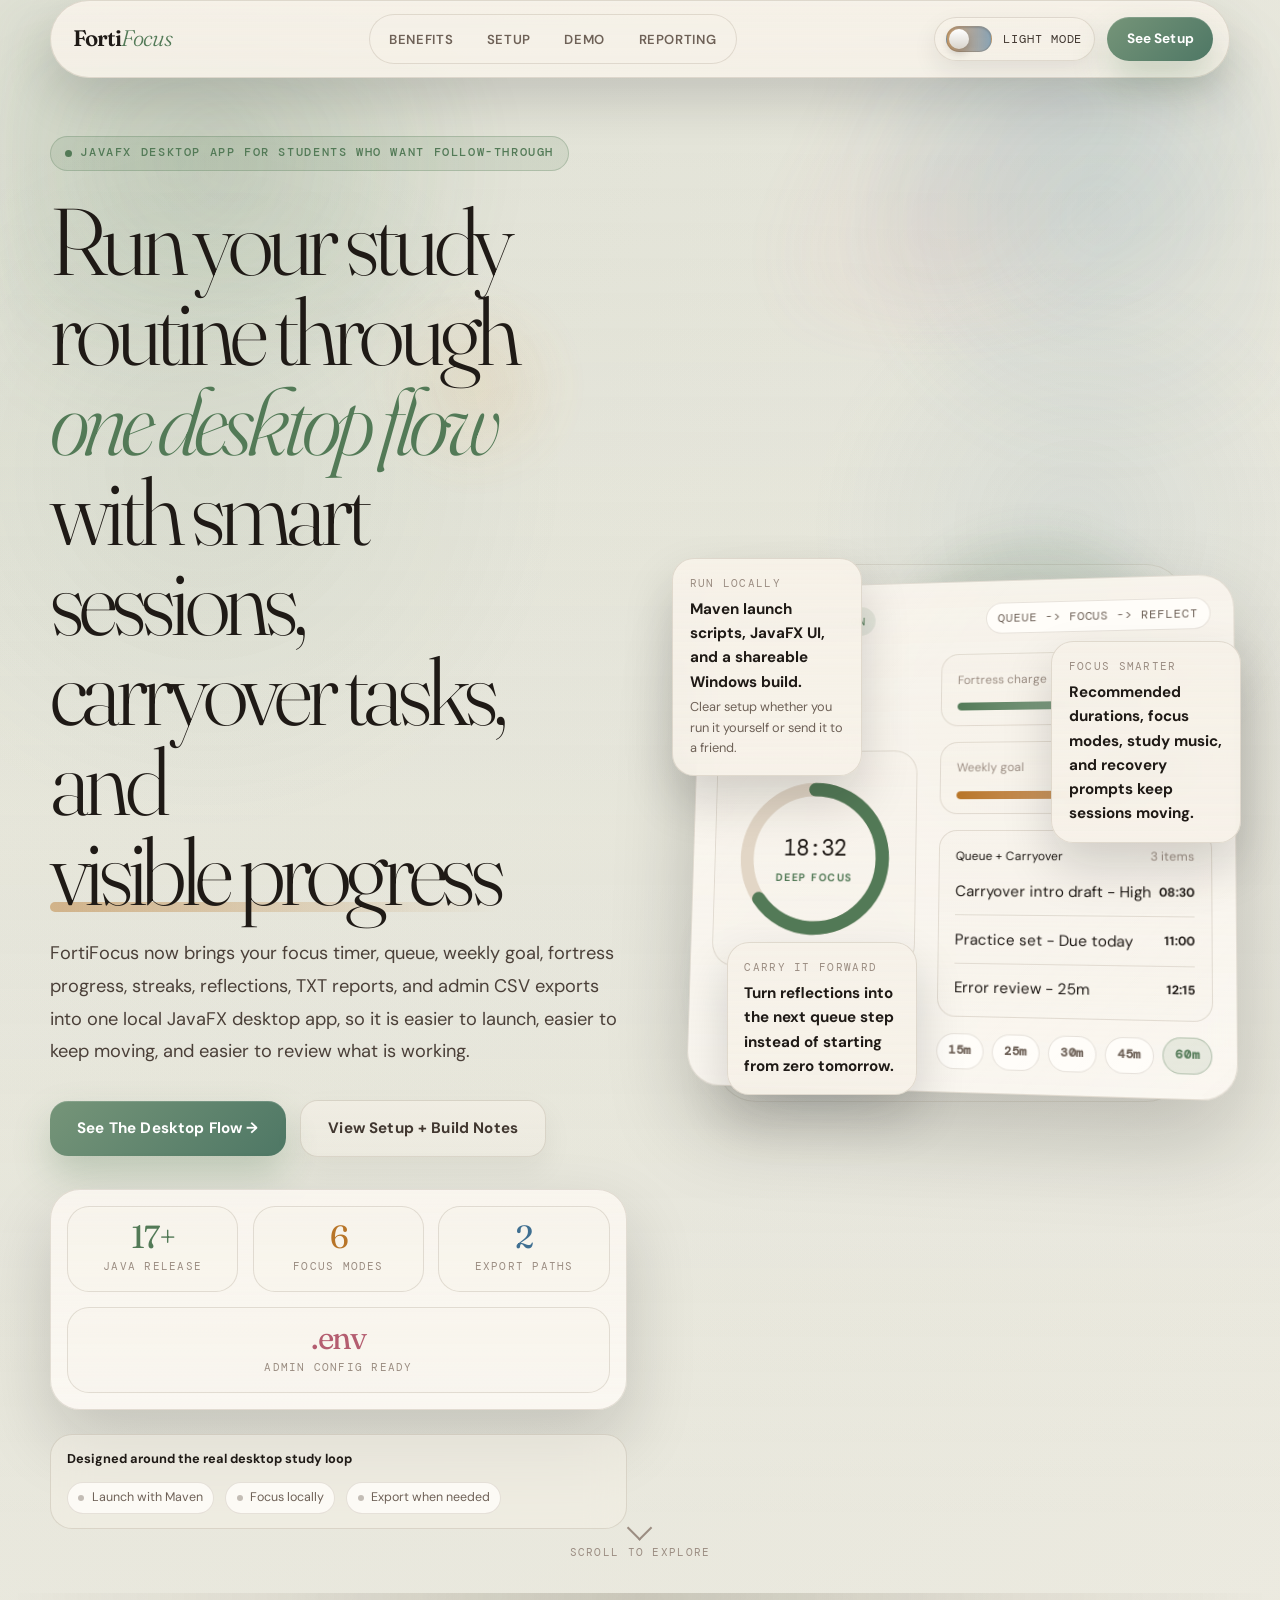
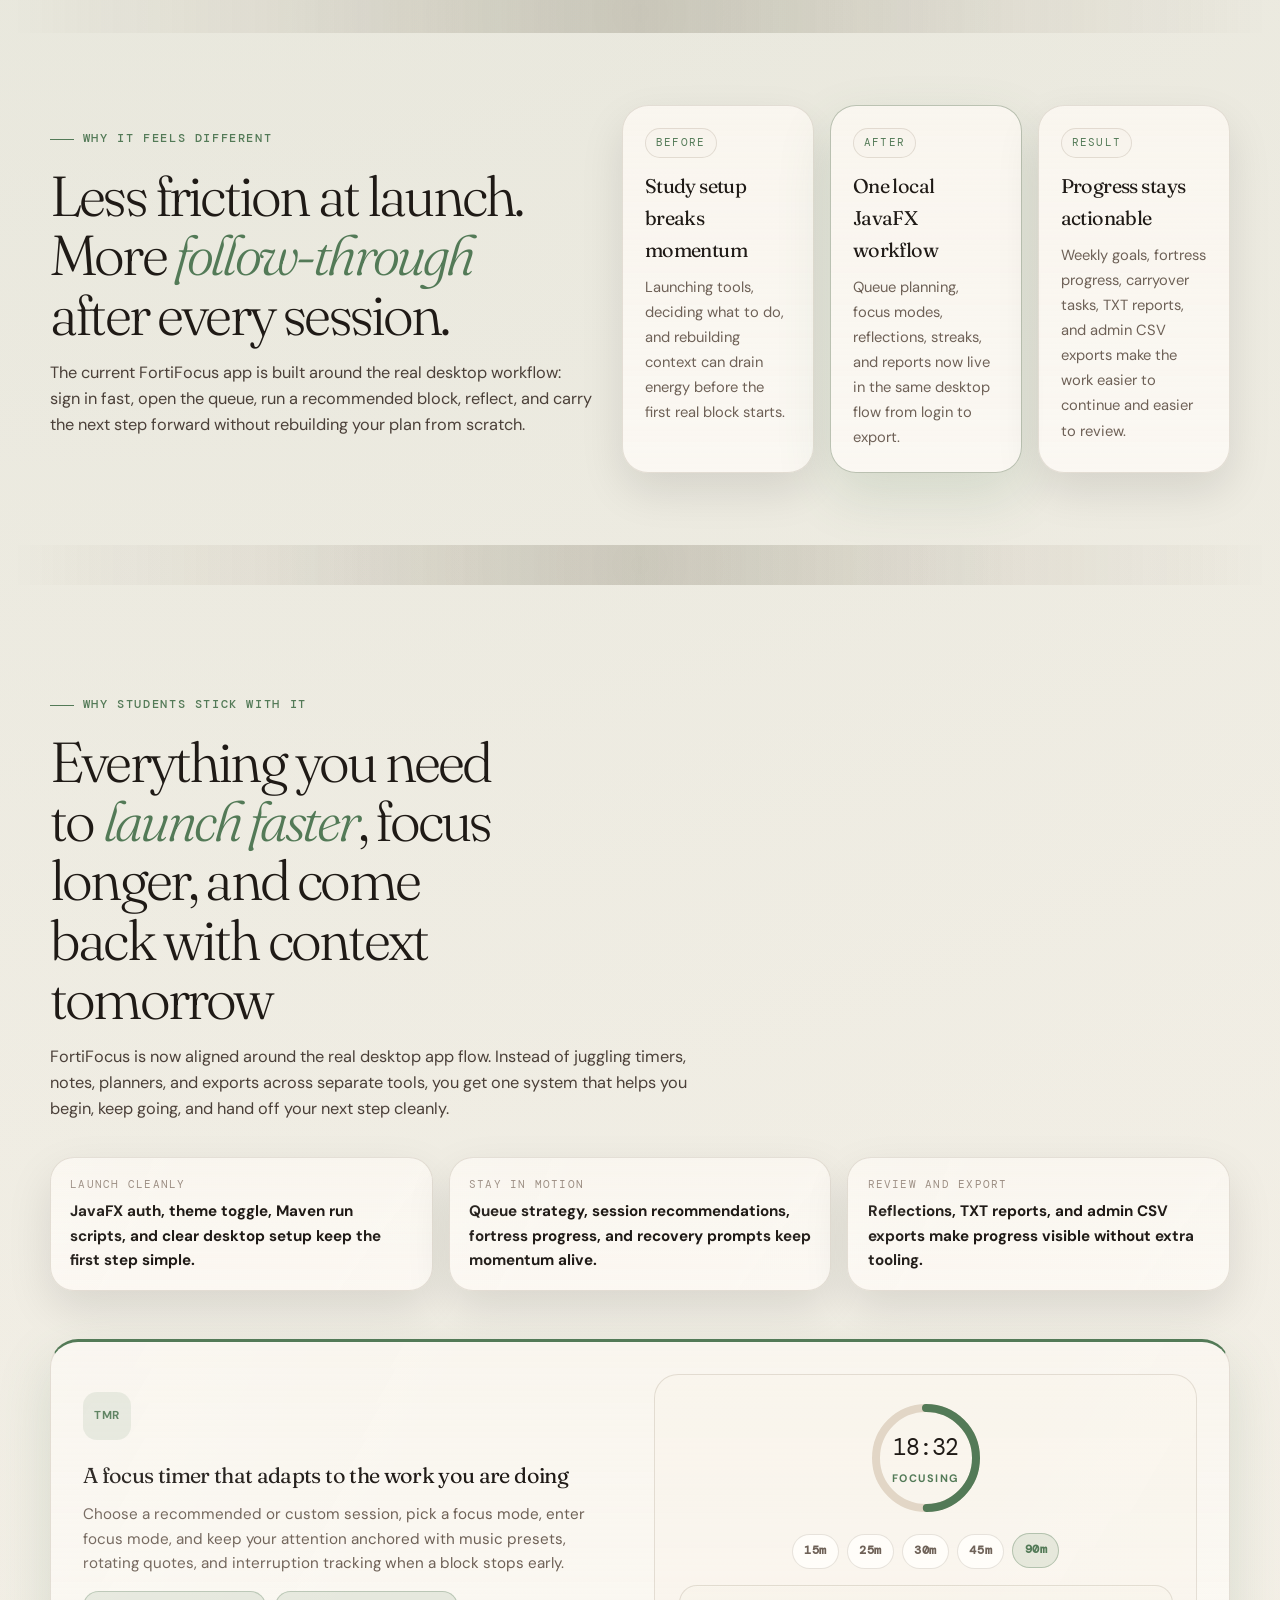
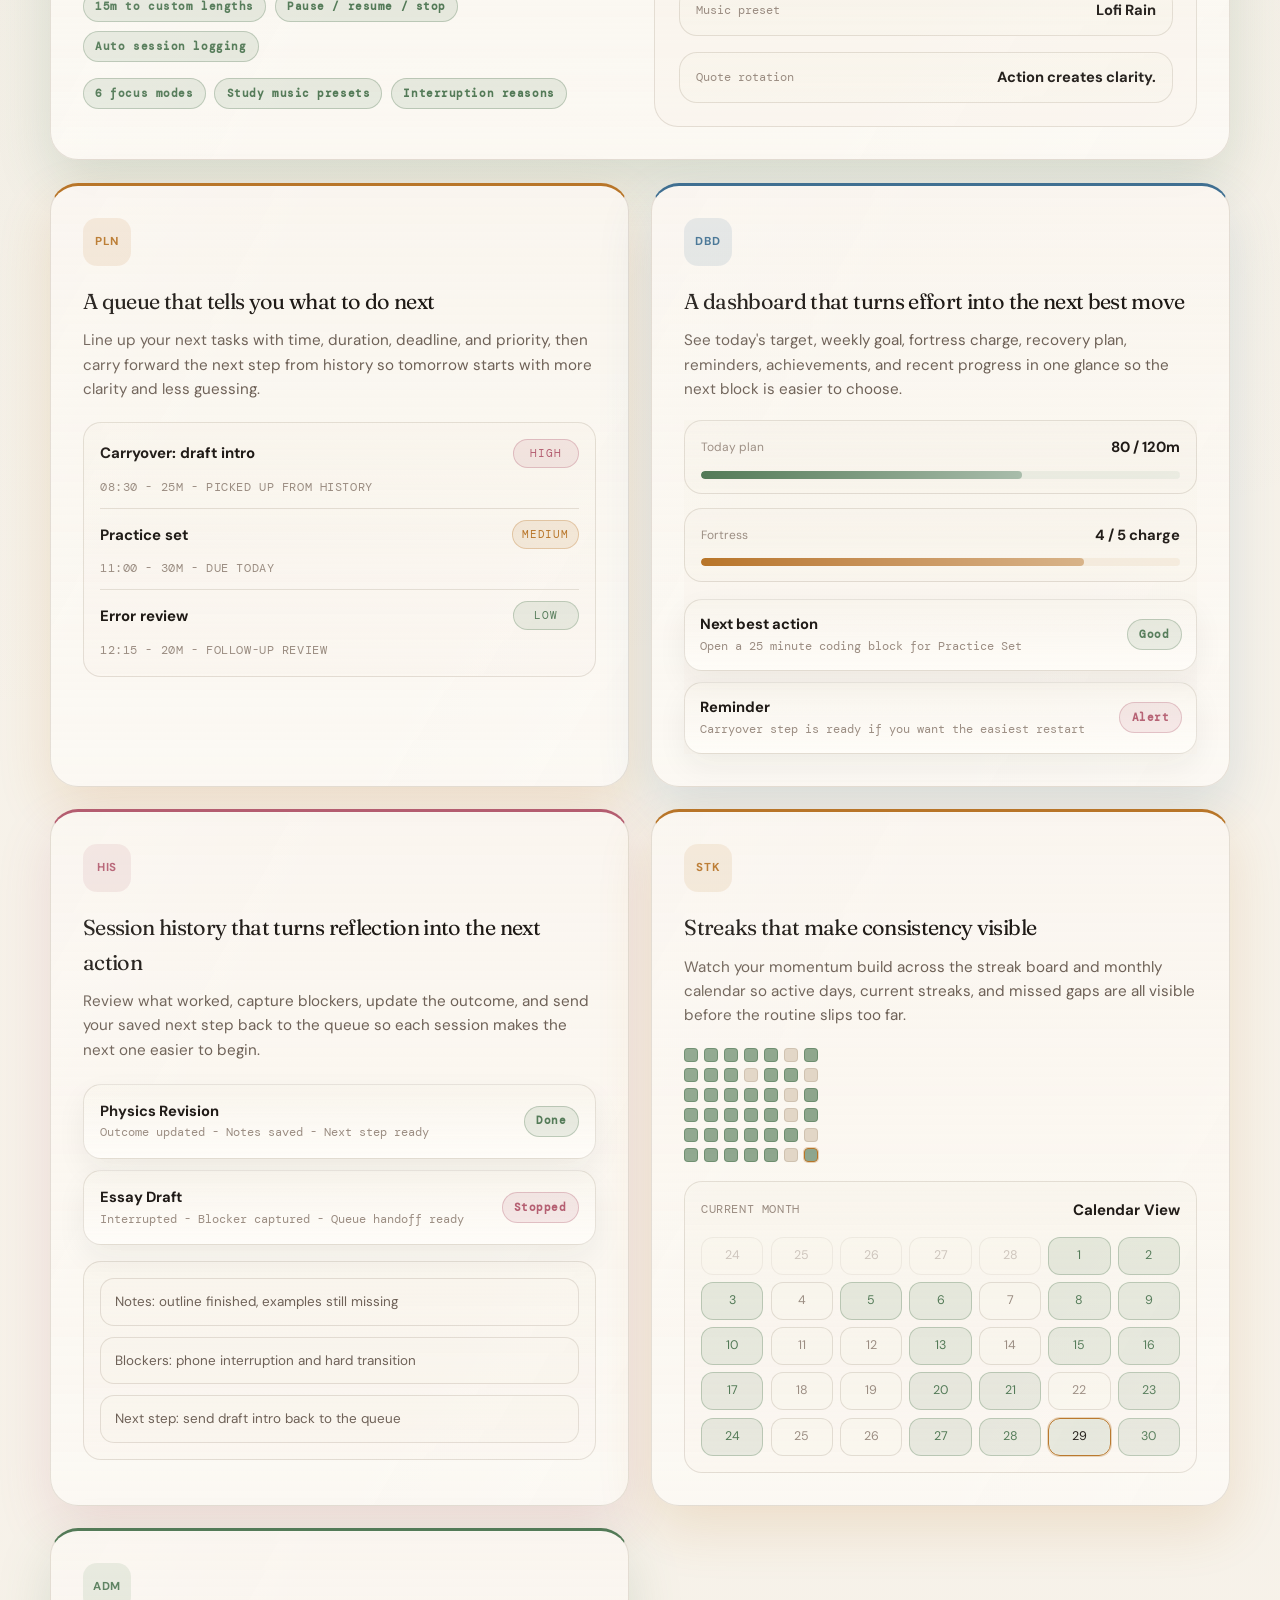
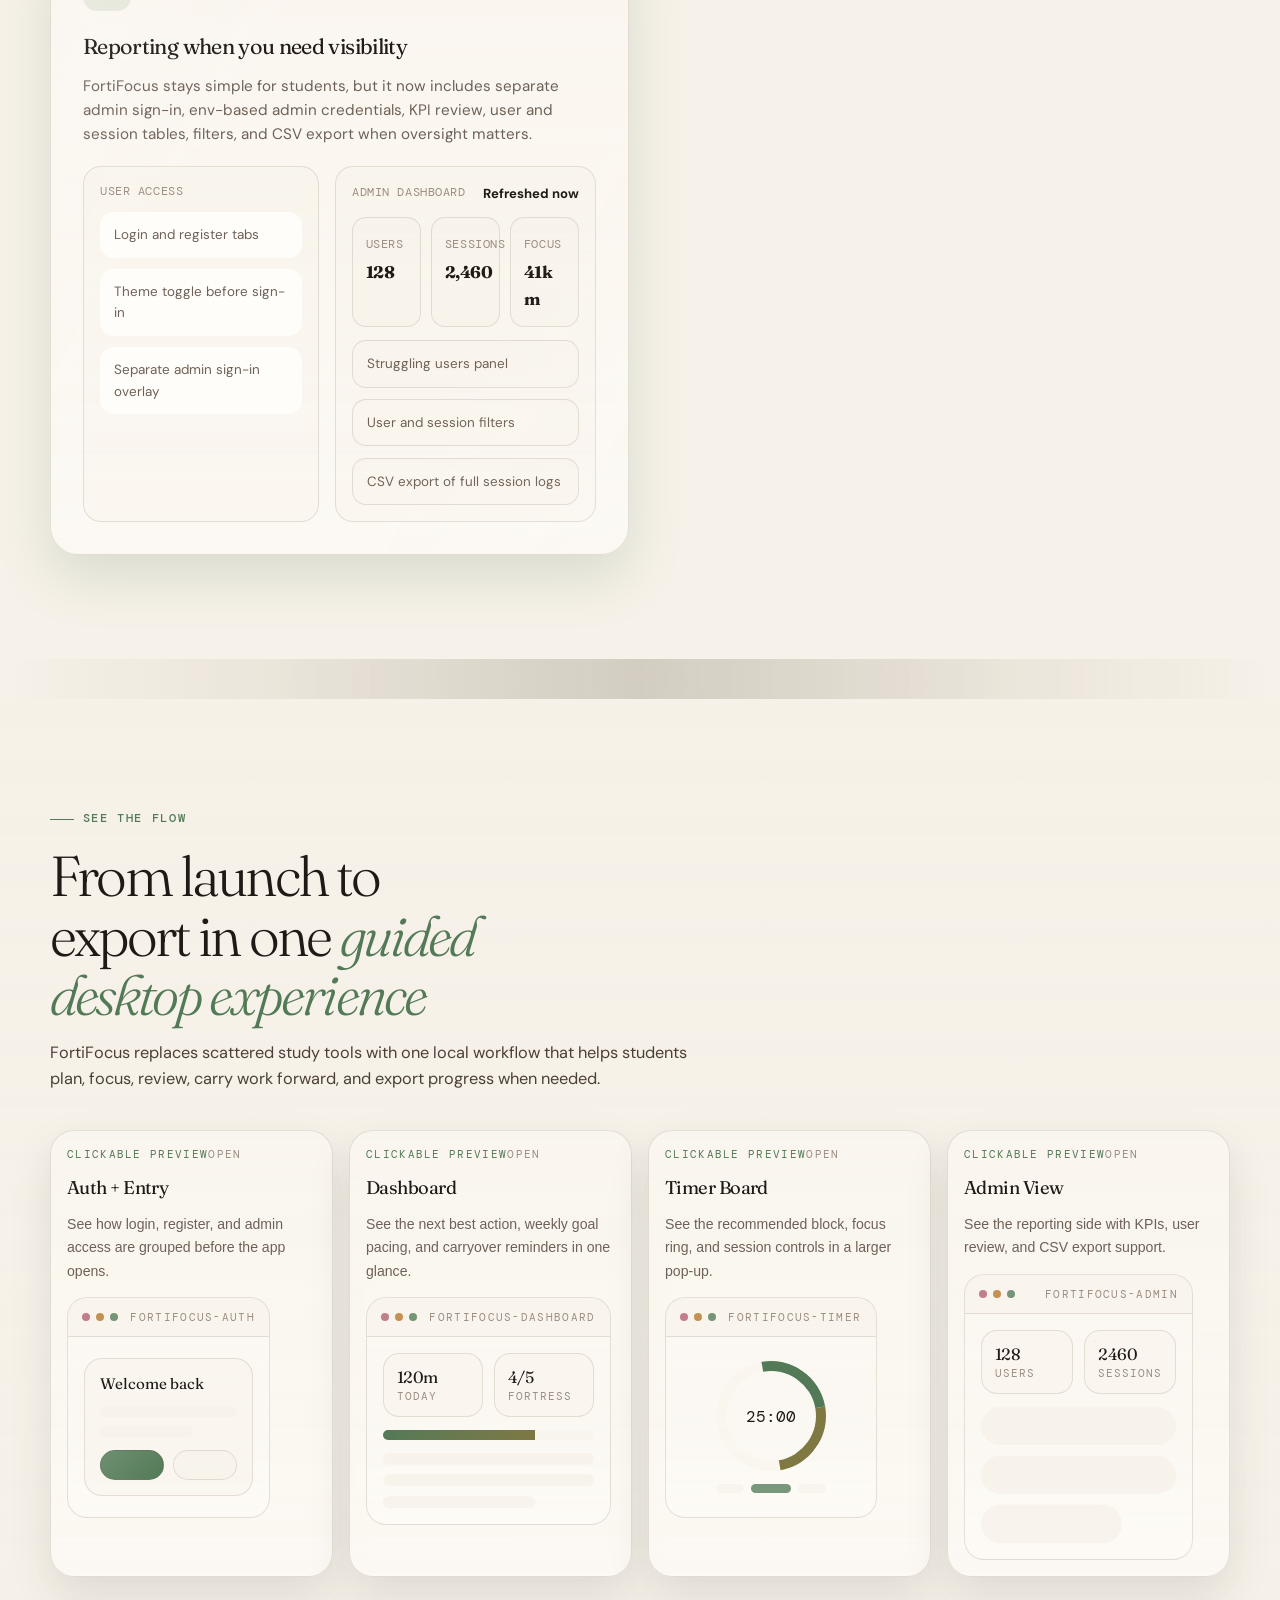
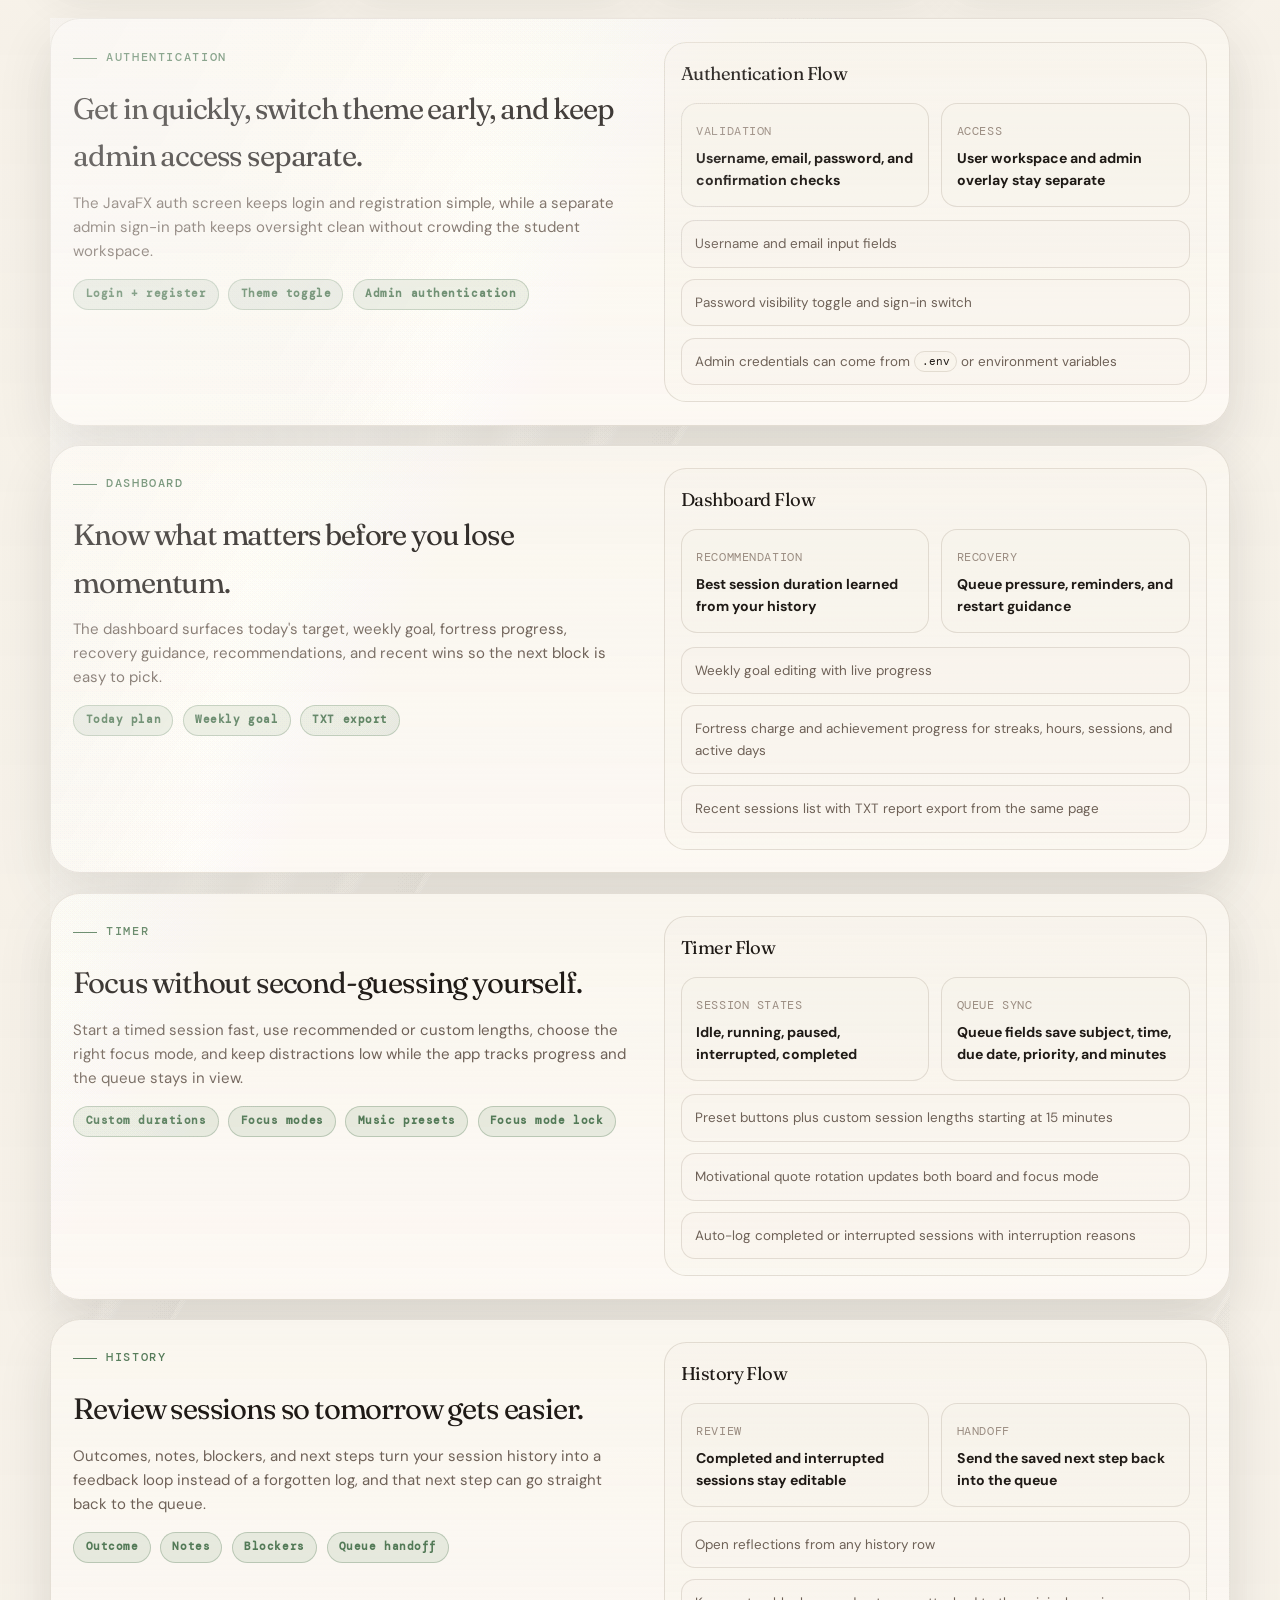
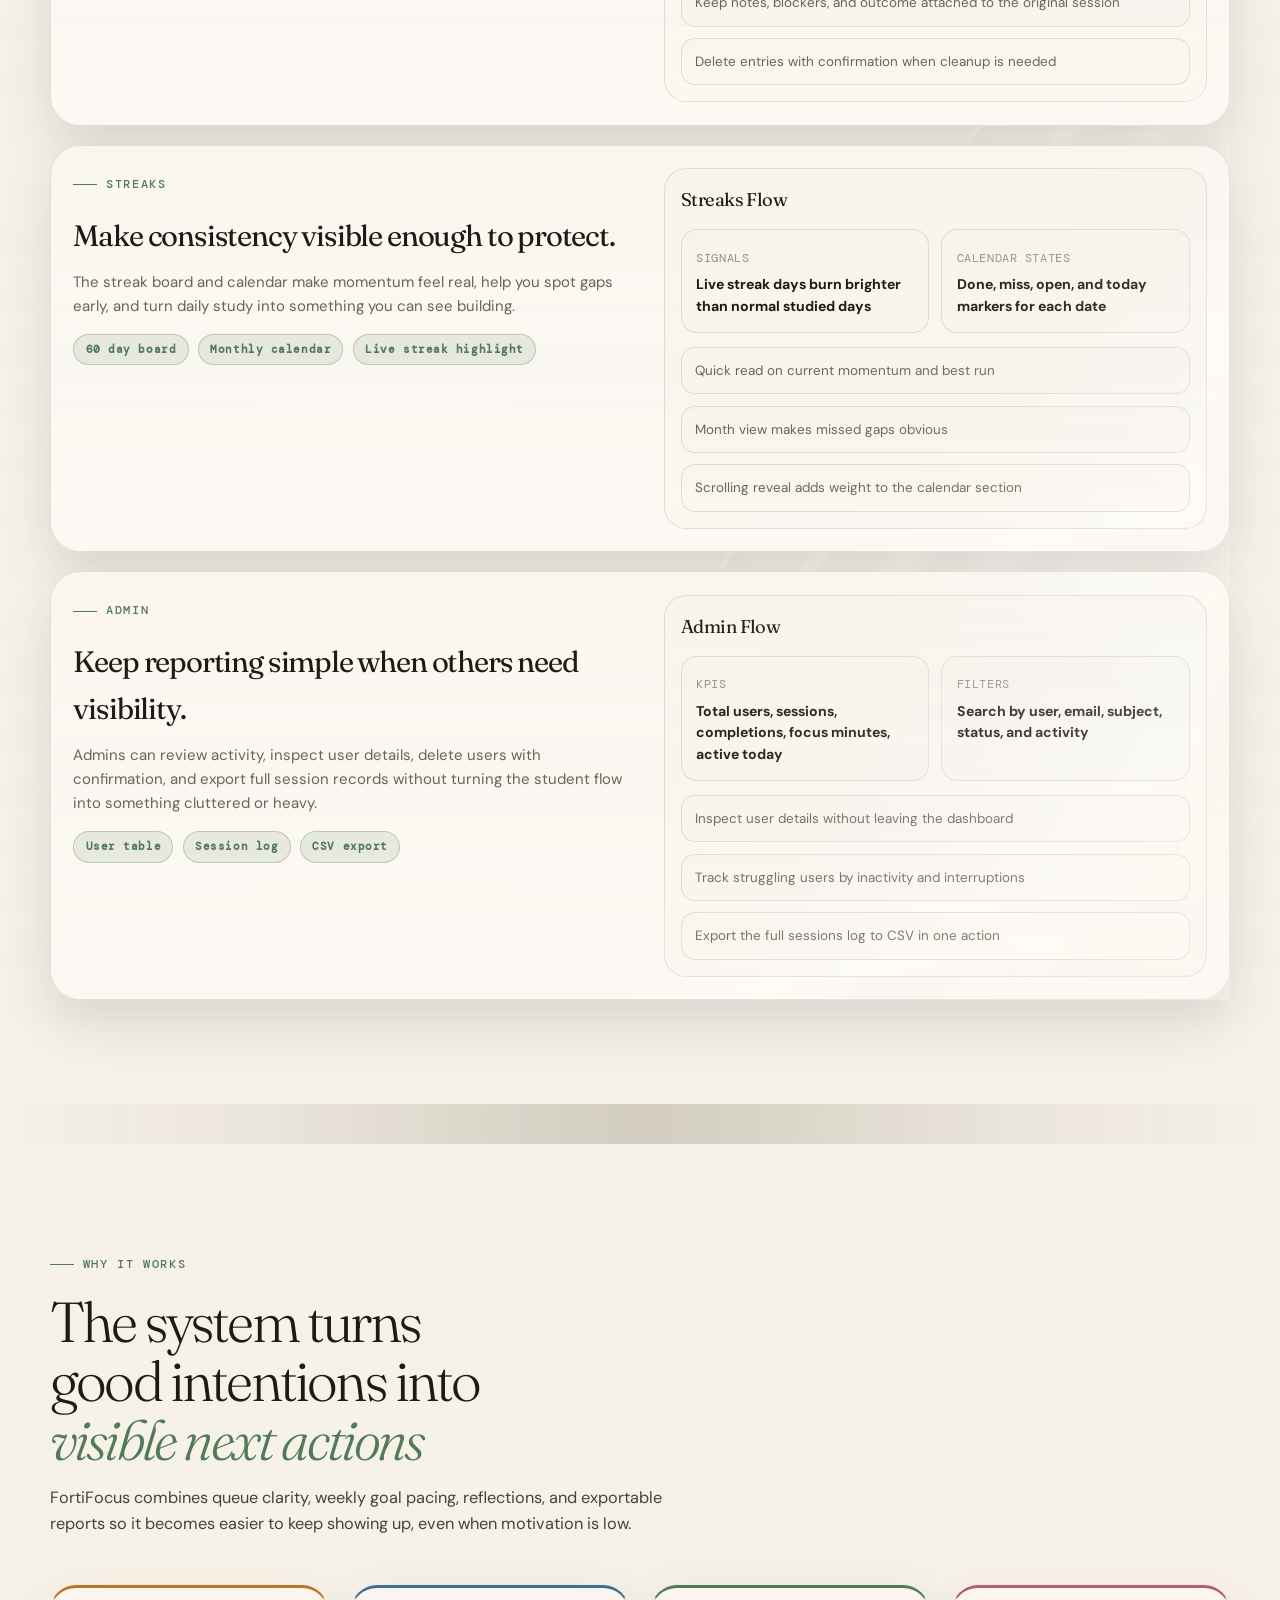
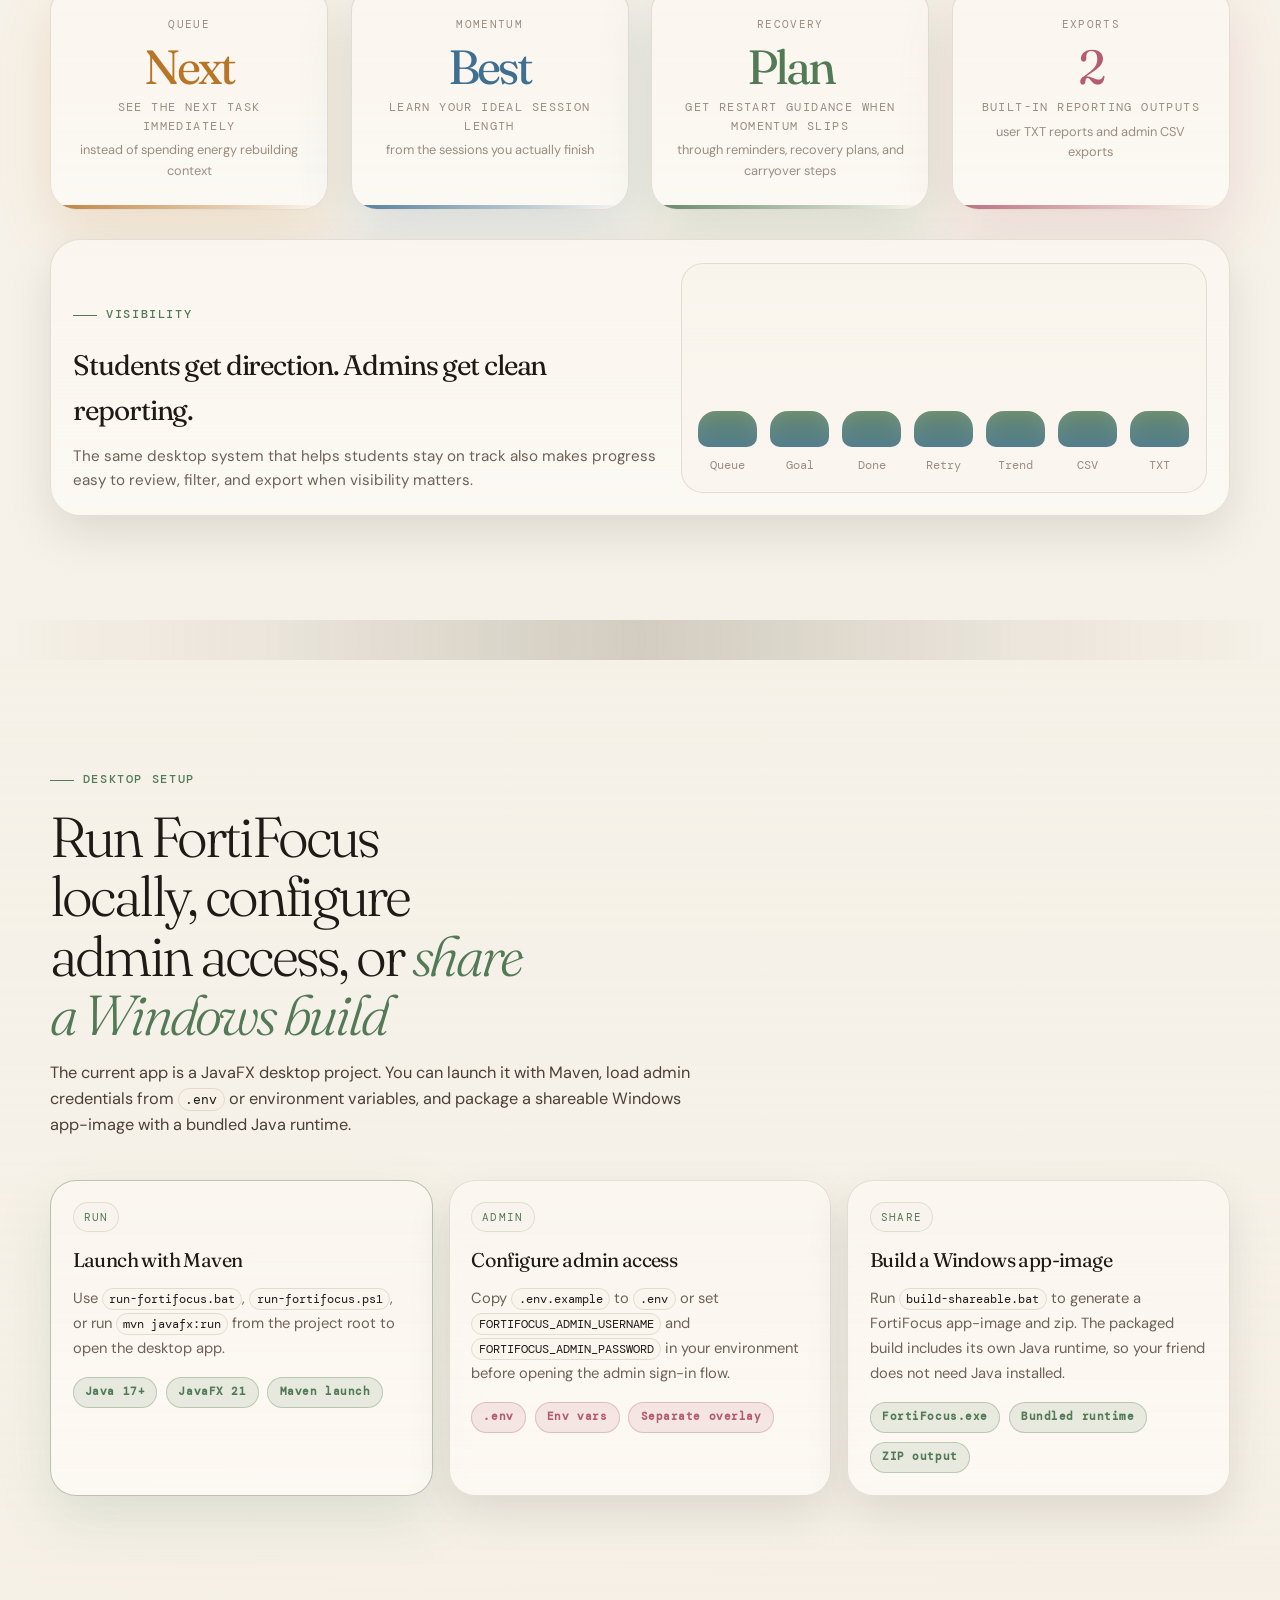
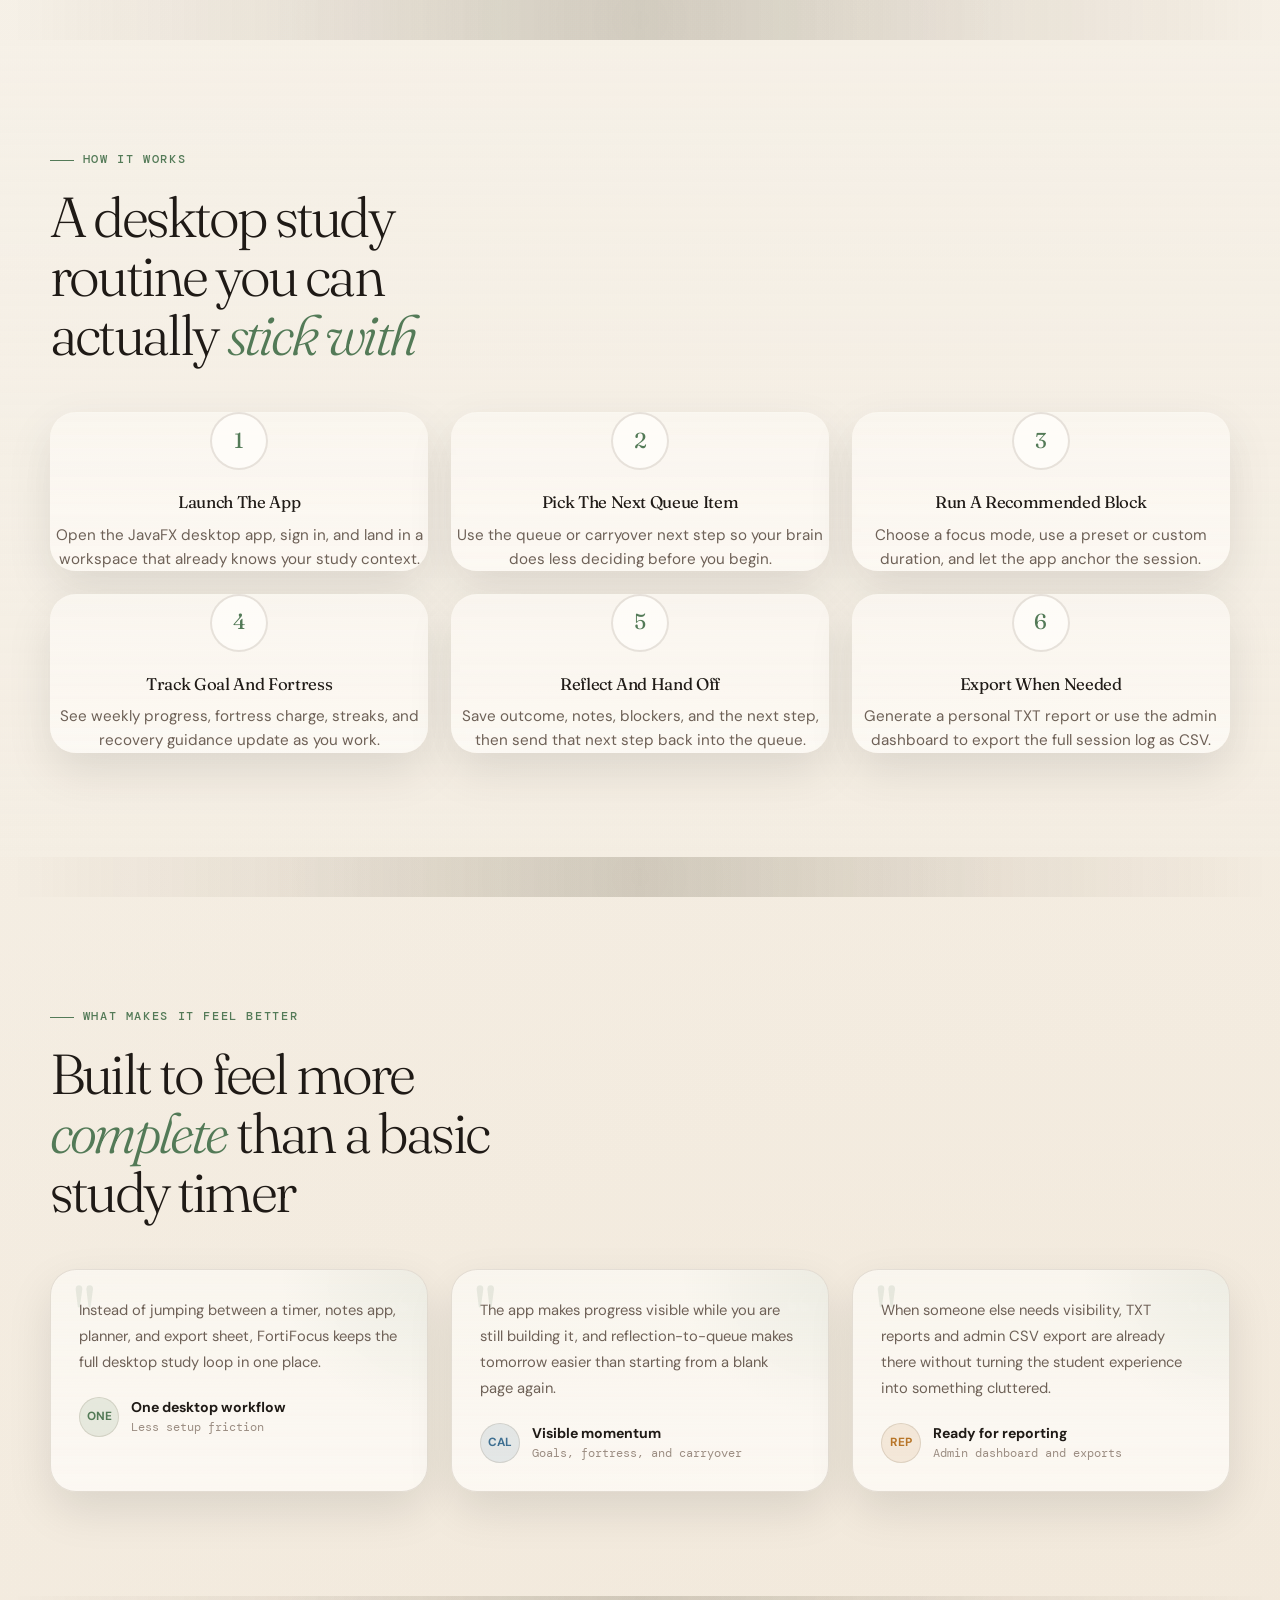
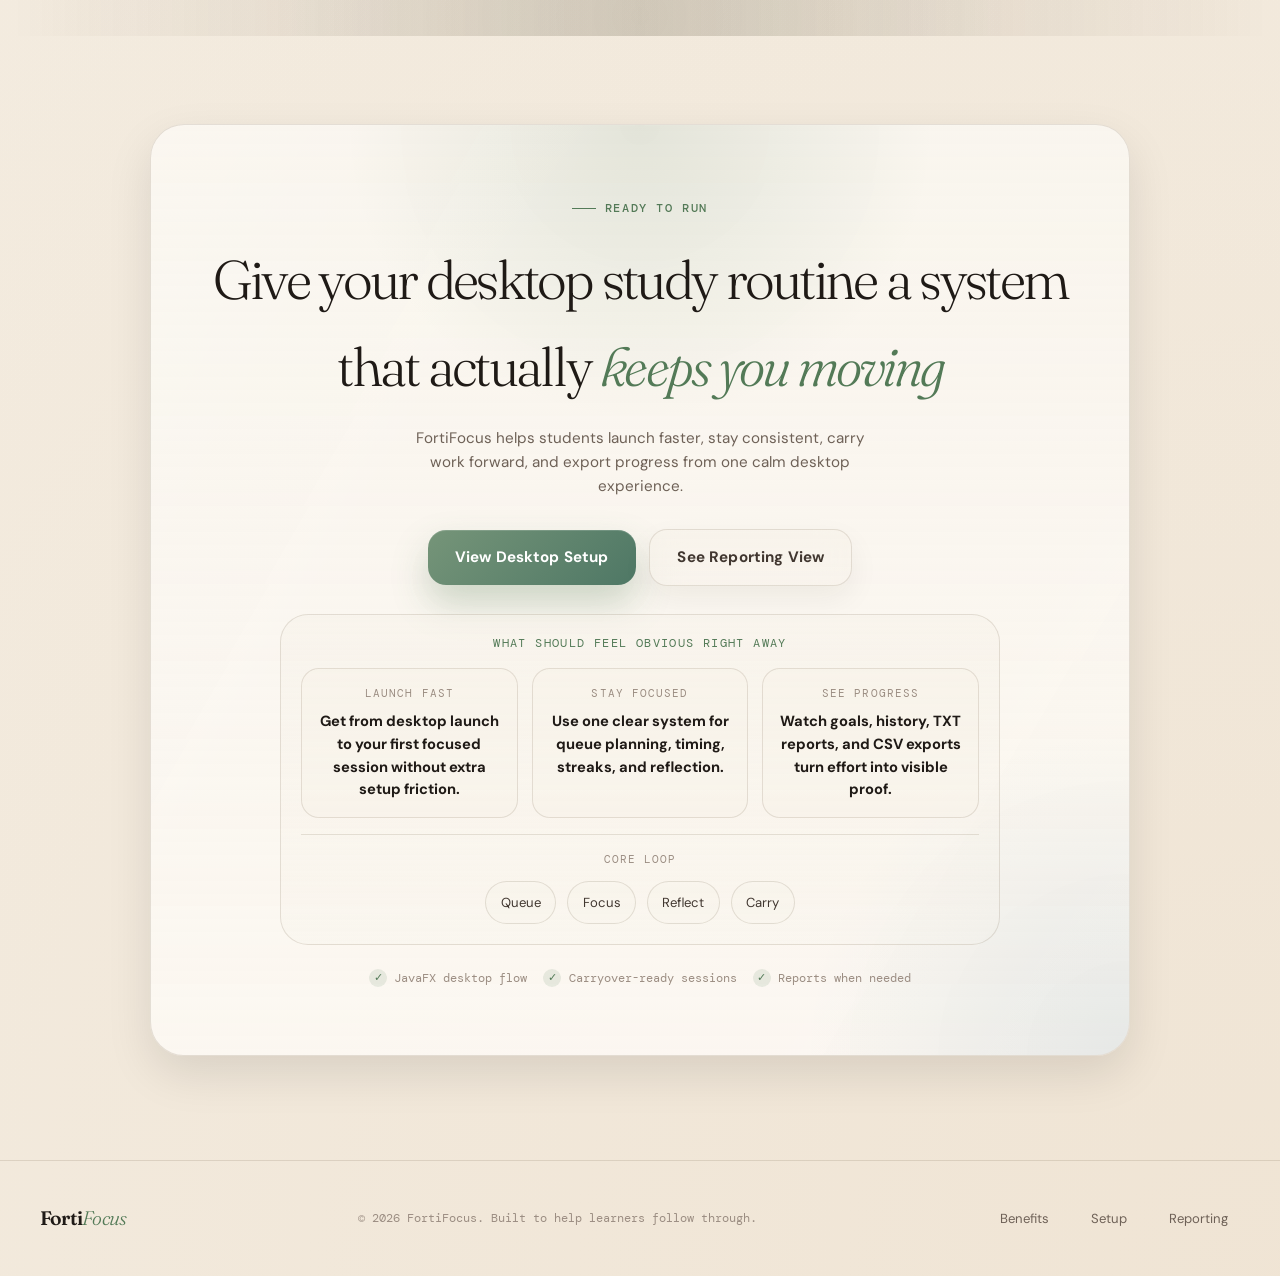
==== commit ff868641: "Preview" ====
--- a/index.html
+++ b/index.html
@@ -3,8 +3,8 @@
 <head>
 <meta charset="UTF-8">
 <meta name="viewport" content="width=device-width, initial-scale=1.0">
-<title>FortiFocus - Study Smarter and Stay Consistent</title>
-<meta name="description" content="FortiFocus helps students start faster, stay focused, and build consistent study habits with a timer, planner, streak tracker, reflections, and progress reports in one desktop app.">
+<title>FortiFocus - JavaFX Study App for Focus, Goals, and Progress</title>
+<meta name="description" content="FortiFocus is a JavaFX desktop study app with focus sessions, queue planning, weekly goals, streaks, reflections, TXT reports, and admin CSV exports.">
 <link href="https://fonts.googleapis.com/css2?family=DM+Sans:wght@400;500;600;700&family=DM+Mono:wght@400;500&family=Fraunces:opsz,wght@9..144,300;9..144,400;9..144,600&display=swap" rel="stylesheet">
 <link rel="stylesheet" href="assets/css/modules/landing-page.css">
 </head>
@@ -15,8 +15,8 @@
   <a class="nav-brand" href="#">Forti<em>Focus</em></a>
   <div class="nav-links">
     <a href="#features">Benefits</a>
+    <a href="#setup">Setup</a>
     <a href="#experience">Demo</a>
-    <a href="#how">How It Works</a>
     <a href="#admin">Reporting</a>
   </div>
   <div class="nav-actions">
@@ -26,7 +26,7 @@
       </span>
       <span class="theme-toggle-text" id="themeBtnLabel">Light mode</span>
     </button>
-    <a href="#experience" class="btn-nav btn-primary-nav">See The Demo</a>
+    <a href="#setup" class="btn-nav btn-primary-nav">See Setup</a>
   </div>
 </nav>
 
@@ -36,45 +36,45 @@
       <div class="hero-copy">
         <div class="hero-eyebrow">
           <div class="eyebrow-dot"></div>
-          Built for students who want follow-through
+          JavaFX desktop app for students who want follow-through
         </div>
         <h1>
-          Turn study time into <em>real focus</em>, visible progress, and <span class="accent-word">better habits</span>
+          Run your study routine through <em>one desktop flow</em> with smart sessions, carryover tasks, and <span class="accent-word">visible progress</span>
         </h1>
         <p class="hero-sub">
-          FortiFocus brings your timer, daily plan, streaks, reflections, and progress reports into one calm desktop experience, so it feels easier to start, easier to stay consistent, and easier to see that your effort is working.
+          FortiFocus now brings your focus timer, queue, weekly goal, fortress progress, streaks, reflections, TXT reports, and admin CSV exports into one local JavaFX desktop app, so it is easier to launch, easier to keep moving, and easier to review what is working.
         </p>
         <div class="hero-cta">
-          <a href="#features" class="btn-hero btn-hero-primary">See Why It Works &rarr;</a>
-          <a href="#experience" class="btn-hero btn-hero-ghost">Take The Product Tour</a>
+          <a href="#features" class="btn-hero btn-hero-primary">See The Desktop Flow &rarr;</a>
+          <a href="#setup" class="btn-hero btn-hero-ghost">View Setup + Build Notes</a>
         </div>
         <div class="hero-stats">
           <div class="hero-stat">
-            <div class="hero-stat-val sage">7+</div>
-            <div class="hero-stat-label">Core Study Tools</div>
+            <div class="hero-stat-val sage">17+</div>
+            <div class="hero-stat-label">Java Release</div>
           </div>
           <div class="stat-divider"></div>
           <div class="hero-stat">
-            <div class="hero-stat-val amber">60</div>
-            <div class="hero-stat-label">Day Momentum View</div>
+            <div class="hero-stat-val amber">6</div>
+            <div class="hero-stat-label">Focus Modes</div>
           </div>
           <div class="stat-divider"></div>
           <div class="hero-stat">
-            <div class="hero-stat-val sky">3</div>
-            <div class="hero-stat-label">Next Tasks Visible</div>
+            <div class="hero-stat-val sky">2</div>
+            <div class="hero-stat-label">Export Paths</div>
           </div>
           <div class="stat-divider"></div>
           <div class="hero-stat">
-            <div class="hero-stat-val rose">2</div>
-            <div class="hero-stat-label">Report Export Paths</div>
+            <div class="hero-stat-val rose">.env</div>
+            <div class="hero-stat-label">Admin Config Ready</div>
           </div>
         </div>
         <div class="trust-strip reveal reveal-delay-3">
-          <span class="trust-label">Designed around the study loop that actually sticks</span>
+          <span class="trust-label">Designed around the real desktop study loop</span>
           <div class="trust-items">
-            <span>Plan your day</span>
-            <span>Focus deeply</span>
-            <span>Review and repeat</span>
+            <span>Launch with Maven</span>
+            <span>Focus locally</span>
+            <span>Export when needed</span>
           </div>
         </div>
       </div>
@@ -86,7 +86,7 @@
         <article class="focus-board animate-on-view">
           <div class="board-top">
             <div class="board-chip board-chip-live">Live Focus Session</div>
-            <div class="board-pill">Plan -> Focus -> Review</div>
+            <div class="board-pill">Queue -> Focus -> Reflect</div>
           </div>
           <div class="board-main">
             <div class="board-ring">
@@ -103,25 +103,25 @@
             <div class="board-side">
               <div class="mini-metric">
                 <div class="mini-metric-top">
-                  <span>Consistency score</span>
-                  <strong>91%</strong>
+                  <span>Fortress charge</span>
+                  <strong>4 / 5</strong>
                 </div>
-                <div class="fill-bar"><span style="--fill: 91%;"></span></div>
+                <div class="fill-bar"><span style="--fill: 80%;"></span></div>
               </div>
               <div class="mini-metric">
                 <div class="mini-metric-top">
-                  <span>This week</span>
+                  <span>Weekly goal</span>
                   <strong>640 / 800m</strong>
                 </div>
                 <div class="fill-bar amber-fill"><span style="--fill: 80%;"></span></div>
               </div>
               <div class="session-stack">
                 <div class="session-stack-head">
-                  <span>Today's Queue</span>
+                  <span>Queue + Carryover</span>
                   <span>3 items</span>
                 </div>
                 <div class="session-item">
-                  <span>Integrals review - High</span>
+                  <span>Carryover intro draft - High</span>
                   <strong>08:30</strong>
                 </div>
                 <div class="session-item">
@@ -145,17 +145,17 @@
         </article>
 
         <div class="floating-card floating-card-one">
-          <div class="floating-kicker">Start faster</div>
-          <strong>Clear login, clean setup, and a visible next step.</strong>
-          <span>Less friction before the session even begins.</span>
+          <div class="floating-kicker">Run locally</div>
+          <strong>Maven launch scripts, JavaFX UI, and a shareable Windows build.</strong>
+          <span>Clear setup whether you run it yourself or send it to a friend.</span>
         </div>
         <div class="floating-card floating-card-two">
-          <div class="floating-kicker">Stay consistent</div>
-          <strong>Streaks, reminders, and planning keep momentum alive.</strong>
+          <div class="floating-kicker">Focus smarter</div>
+          <strong>Recommended durations, focus modes, study music, and recovery prompts keep sessions moving.</strong>
         </div>
         <div class="floating-card floating-card-three">
-          <div class="floating-kicker">See proof</div>
-          <strong>Progress reports show your work is adding up.</strong>
+          <div class="floating-kicker">Carry it forward</div>
+          <strong>Turn reflections into the next queue step instead of starting from zero tomorrow.</strong>
         </div>
       </div>
     </div>
@@ -173,27 +173,27 @@
       <div class="quick-proof reveal reveal-delay-1">
         <div class="quick-proof-copy">
           <div class="section-label">Why It Feels Different</div>
-          <h2 class="section-heading">Less friction at the start. More <em>follow-through</em> at the end.</h2>
-          <p class="section-sub">Most students do not need more motivation. They need a clearer starting point, fewer moving parts, and visible proof that their effort is working. FortiFocus is built around exactly that.</p>
+          <h2 class="section-heading">Less friction at launch. More <em>follow-through</em> after every session.</h2>
+          <p class="section-sub">The current FortiFocus app is built around the real desktop workflow: sign in fast, open the queue, run a recommended block, reflect, and carry the next step forward without rebuilding your plan from scratch.</p>
         </div>
 
         <div class="quick-proof-grid">
           <article class="quick-proof-card">
             <span class="quick-proof-kicker">Before</span>
-            <h3>Study tools feel scattered</h3>
-            <p>Timer in one app, tasks in another, notes somewhere else, and progress hidden until it is too late.</p>
+            <h3>Study setup breaks momentum</h3>
+            <p>Launching tools, deciding what to do, and rebuilding context can drain energy before the first real block starts.</p>
           </article>
 
           <article class="quick-proof-card accent">
             <span class="quick-proof-kicker">After</span>
-            <h3>One calm study system</h3>
-            <p>Plan the next task, run a session, review what happened, and keep momentum alive without leaving the workflow.</p>
+            <h3>One local JavaFX workflow</h3>
+            <p>Queue planning, focus modes, reflections, streaks, and reports now live in the same desktop flow from login to export.</p>
           </article>
 
           <article class="quick-proof-card">
             <span class="quick-proof-kicker">Result</span>
-            <h3>Effort becomes visible</h3>
-            <p>Streaks, history, goals, and reports turn study time into something you can actually see improving.</p>
+            <h3>Progress stays actionable</h3>
+            <p>Weekly goals, fortress progress, carryover tasks, TXT reports, and admin CSV exports make the work easier to continue and easier to review.</p>
           </article>
         </div>
       </div>
@@ -204,33 +204,33 @@
 
   <section id="features" class="section-shell">
     <div class="container">
-      <div class="reveal">
-        <div class="section-label">Why Students Stick With It</div>
-        <h2 class="section-heading">Everything you need to <em>start faster</em>, focus longer, and come back tomorrow</h2>
-        <p class="section-sub">FortiFocus is built to reduce study friction. Instead of juggling timers, notes, planners, and spreadsheets, you get one system that helps you begin, keep going, and see your progress clearly.</p>
+        <div class="reveal">
+          <div class="section-label">Why Students Stick With It</div>
+          <h2 class="section-heading">Everything you need to <em>launch faster</em>, focus longer, and come back with context tomorrow</h2>
+          <p class="section-sub">FortiFocus is now aligned around the real desktop app flow. Instead of juggling timers, notes, planners, and exports across separate tools, you get one system that helps you begin, keep going, and hand off your next step cleanly.</p>
       </div>
 
       <div class="feature-band reveal visible reveal-delay-1">
-        <div class="feature-band-card"><span>Start without friction</span><strong>Quick access, clear priorities, and a focused setup before you begin.</strong></div>
-        <div class="feature-band-card"><span>Stay in motion</span><strong>Queue planning, streak protection, reminders, and reflection prompts keep you moving.</strong></div>
-        <div class="feature-band-card"><span>See proof fast</span><strong>Goals, session history, momentum views, and reports make progress visible.</strong></div>
+        <div class="feature-band-card"><span>Launch cleanly</span><strong>JavaFX auth, theme toggle, Maven run scripts, and clear desktop setup keep the first step simple.</strong></div>
+        <div class="feature-band-card"><span>Stay in motion</span><strong>Queue strategy, session recommendations, fortress progress, and recovery prompts keep momentum alive.</strong></div>
+        <div class="feature-band-card"><span>Review and export</span><strong>Reflections, TXT reports, and admin CSV exports make progress visible without extra tooling.</strong></div>
       </div>
 
       <div class="features-layout">
         <div class="feature-card big sage reveal visible reveal-delay-1">
           <div>
             <div class="feature-icon icon-sage">TMR</div>
-            <div class="feature-title">A focus timer that makes starting easier</div>
-            <p class="feature-desc">Choose a session length, enter focus mode, and keep your attention anchored with a clean timer, calm visuals, music presets, and simple controls that help you stay with the work.</p>
+            <div class="feature-title">A focus timer that adapts to the work you are doing</div>
+            <p class="feature-desc">Choose a recommended or custom session, pick a focus mode, enter focus mode, and keep your attention anchored with music presets, rotating quotes, and interruption tracking when a block stops early.</p>
             <div class="tag-row">
               <span class="tag-pill tag-sage">15m to custom lengths</span>
               <span class="tag-pill tag-sage">Pause / resume / stop</span>
               <span class="tag-pill tag-sage">Auto session logging</span>
             </div>
             <div class="tag-row">
+              <span class="tag-pill tag-sage">6 focus modes</span>
               <span class="tag-pill tag-sage">Study music presets</span>
-              <span class="tag-pill tag-sage">Rotating focus quotes</span>
-              <span class="tag-pill tag-sage">Live completion ring</span>
+              <span class="tag-pill tag-sage">Interruption reasons</span>
             </div>
           </div>
           <div class="timer-preview animate-on-view is-live">
@@ -259,14 +259,14 @@
         <div class="feature-card amber reveal visible reveal-delay-2">
           <div>
             <div class="feature-icon icon-amber">PLN</div>
-            <div class="feature-title">A planner that tells you what to do next</div>
-            <p class="feature-desc">Line up your next few tasks with time, duration, and priority so you spend less energy deciding what to do and more energy actually getting started.</p>
+            <div class="feature-title">A queue that tells you what to do next</div>
+            <p class="feature-desc">Line up your next tasks with time, duration, deadline, and priority, then carry forward the next step from history so tomorrow starts with more clarity and less guessing.</p>
           </div>
           <div class="planner-preview">
-            <div class="planner-row"><strong>Integrals review</strong><span class="priority-pill priority-high">High</span></div>
-            <div class="planner-meta">08:30 - 45m - Due today</div>
+            <div class="planner-row"><strong>Carryover: draft intro</strong><span class="priority-pill priority-high">High</span></div>
+            <div class="planner-meta">08:30 - 25m - Picked up from history</div>
             <div class="planner-row"><strong>Practice set</strong><span class="priority-pill priority-medium">Medium</span></div>
-            <div class="planner-meta">11:00 - 30m - Due tomorrow</div>
+            <div class="planner-meta">11:00 - 30m - Due today</div>
             <div class="planner-row"><strong>Error review</strong><span class="priority-pill priority-low">Low</span></div>
             <div class="planner-meta">12:15 - 20m - Follow-up review</div>
           </div>
@@ -275,52 +275,52 @@
         <div class="feature-card sky reveal visible reveal-delay-3">
           <div>
             <div class="feature-icon icon-sky">DBD</div>
-            <div class="feature-title">A dashboard that turns effort into motivation</div>
-            <p class="feature-desc">See today's target, weekly momentum, next best action, reminders, and recent progress in one glance so you always know where to focus next.</p>
+            <div class="feature-title">A dashboard that turns effort into the next best move</div>
+            <p class="feature-desc">See today's target, weekly goal, fortress charge, recovery plan, reminders, achievements, and recent progress in one glance so the next block is easier to choose.</p>
           </div>
           <div class="dashboard-mini animate-on-view is-live">
             <div class="mini-metric">
               <div class="mini-metric-top"><span>Today plan</span><strong>80 / 120m</strong></div>
               <div class="fill-bar"><span style="--fill: 67%;"></span></div>
             </div>
-            <div class="mini-metric">
-              <div class="mini-metric-top"><span>Weekly goal</span><strong>640 / 800m</strong></div>
-              <div class="fill-bar amber-fill"><span style="--fill: 80%;"></span></div>
-            </div>
-            <div class="history-stack compact-history">
-              <div class="history-item">
-                <div><div class="history-title">Next best action</div><div class="history-time">Open a 25 minute session for Practice Set</div></div>
-                <span class="tag-pill tag-sage">Good</span>
-              </div>
-              <div class="history-item">
-                <div><div class="history-title">Reminder</div><div class="history-time">One completed session today protects momentum</div></div>
-                <span class="tag-pill tag-stop">Alert</span>
-              </div>
-            </div>
+              <div class="mini-metric">
+                <div class="mini-metric-top"><span>Fortress</span><strong>4 / 5 charge</strong></div>
+                <div class="fill-bar amber-fill"><span style="--fill: 80%;"></span></div>
+              </div>
+              <div class="history-stack compact-history">
+                <div class="history-item">
+                  <div><div class="history-title">Next best action</div><div class="history-time">Open a 25 minute coding block for Practice Set</div></div>
+                  <span class="tag-pill tag-sage">Good</span>
+                </div>
+                <div class="history-item">
+                  <div><div class="history-title">Reminder</div><div class="history-time">Carryover step is ready if you want the easiest restart</div></div>
+                  <span class="tag-pill tag-stop">Alert</span>
+                </div>
+              </div>
           </div>
         </div>
 
         <div class="feature-card rose reveal visible reveal-delay-4">
           <div>
             <div class="feature-icon icon-rose">HIS</div>
-            <div class="feature-title">Session history that helps you improve</div>
-            <p class="feature-desc">Review what worked, capture blockers, and leave yourself a next step so each session makes the next one easier to begin and easier to finish well.</p>
+            <div class="feature-title">Session history that turns reflection into the next action</div>
+            <p class="feature-desc">Review what worked, capture blockers, update the outcome, and send your saved next step back to the queue so each session makes the next one easier to begin.</p>
           </div>
           <div>
             <div class="history-stack">
               <div class="history-item">
-                <div><div class="history-title">Physics Revision</div><div class="history-time">Notes saved - Blockers tracked - Next step ready</div></div>
+                <div><div class="history-title">Physics Revision</div><div class="history-time">Outcome updated - Notes saved - Next step ready</div></div>
                 <span class="tag-pill tag-sage">Done</span>
               </div>
               <div class="history-item">
-                <div><div class="history-title">Essay Draft</div><div class="history-time">Interrupted - Reflection still available</div></div>
+                <div><div class="history-title">Essay Draft</div><div class="history-time">Interrupted - Blocker captured - Queue handoff ready</div></div>
                 <span class="tag-pill tag-stop">Stopped</span>
               </div>
             </div>
             <div class="reflection-preview">
               <div class="reflection-line">Notes: outline finished, examples still missing</div>
-              <div class="reflection-line">Blockers: switched tasks too early</div>
-              <div class="reflection-line">Next step: draft intro tomorrow morning</div>
+              <div class="reflection-line">Blockers: phone interruption and hard transition</div>
+              <div class="reflection-line">Next step: send draft intro back to the queue</div>
             </div>
           </div>
         </div>
@@ -329,7 +329,7 @@
           <div>
             <div class="feature-icon icon-amber">STK</div>
             <div class="feature-title">Streaks that make consistency visible</div>
-            <p class="feature-desc">Watch your momentum build across the streak board and calendar so showing up feels tangible, gaps stand out early, and staying consistent gets easier.</p>
+            <p class="feature-desc">Watch your momentum build across the streak board and monthly calendar so active days, current streaks, and missed gaps are all visible before the routine slips too far.</p>
           </div>
           <div>
             <div class="streak-showcase" aria-hidden="true">
@@ -359,14 +359,14 @@
           <div>
             <div class="feature-icon icon-sage">ADM</div>
             <div class="feature-title">Reporting when you need visibility</div>
-            <p class="feature-desc">FortiFocus stays simple for students, but it also includes clean admin access, KPI review, filters, and exports for tutors, teams, or anyone who needs progress visibility.</p>
+            <p class="feature-desc">FortiFocus stays simple for students, but it now includes separate admin sign-in, env-based admin credentials, KPI review, user and session tables, filters, and CSV export when oversight matters.</p>
           </div>
           <div class="auth-admin-preview">
             <div class="auth-mini">
               <div class="auth-mini-head">User Access</div>
-              <div class="auth-field">Username</div>
-              <div class="auth-field">Email</div>
-              <div class="auth-field">Password with visibility toggle</div>
+              <div class="auth-field">Login and register tabs</div>
+              <div class="auth-field">Theme toggle before sign-in</div>
+              <div class="auth-field">Separate admin sign-in overlay</div>
             </div>
             <div class="admin-mini">
               <div class="admin-mini-top"><span>Admin Dashboard</span><strong>Refreshed now</strong></div>
@@ -378,7 +378,7 @@
               <div class="admin-list">
                 <div class="admin-list-item">Struggling users panel</div>
                 <div class="admin-list-item">User and session filters</div>
-                <div class="admin-list-item">CSV export + report flow</div>
+                <div class="admin-list-item">CSV export of full session logs</div>
               </div>
             </div>
           </div>
@@ -393,8 +393,132 @@
     <div class="container">
       <div class="reveal">
         <div class="section-label">See The Flow</div>
-        <h2 class="section-heading">From planning to payoff in one <em>guided experience</em></h2>
-        <p class="section-sub">FortiFocus replaces scattered study tools with one calm workflow that helps students plan, focus, review, and keep momentum going.</p>
+        <h2 class="section-heading">From launch to export in one <em>guided desktop experience</em></h2>
+        <p class="section-sub">FortiFocus replaces scattered study tools with one local workflow that helps students plan, focus, review, carry work forward, and export progress when needed.</p>
+      </div>
+
+      <div class="preview-gallery reveal visible reveal-delay-1">
+        <button
+          class="preview-launch"
+          type="button"
+          data-preview-template="preview-auth-template"
+          data-preview-title="Authentication Flow"
+          data-preview-copy="Open a larger preview of the sign-in experience, theme toggle, and separate admin access path."
+          aria-haspopup="dialog">
+          <div class="preview-launch-head">
+            <span class="preview-launch-kicker">Clickable Preview</span>
+            <span class="preview-launch-cta">Open</span>
+          </div>
+          <strong>Auth + Entry</strong>
+          <span class="preview-launch-copy">See how login, register, and admin access are grouped before the app opens.</span>
+          <div class="preview-window" aria-hidden="true">
+            <div class="preview-window-top">
+              <div class="preview-window-dots"><span></span><span></span><span></span></div>
+              <span>fortifocus-auth</span>
+            </div>
+            <div class="preview-window-body preview-window-auth">
+              <div class="preview-mini-card">
+                <div class="preview-mini-title">Welcome back</div>
+                <div class="preview-input-line"></div>
+                <div class="preview-input-line short"></div>
+                <div class="preview-button-bar"><span class="primary"></span><span></span></div>
+              </div>
+            </div>
+          </div>
+        </button>
+
+        <button
+          class="preview-launch"
+          type="button"
+          data-preview-template="preview-dashboard-template"
+          data-preview-title="Dashboard Preview"
+          data-preview-copy="Open a larger preview of today plan, fortress progress, reminders, and recent session insight cards."
+          aria-haspopup="dialog">
+          <div class="preview-launch-head">
+            <span class="preview-launch-kicker">Clickable Preview</span>
+            <span class="preview-launch-cta">Open</span>
+          </div>
+          <strong>Dashboard</strong>
+          <span class="preview-launch-copy">See the next best action, weekly goal pacing, and carryover reminders in one glance.</span>
+          <div class="preview-window" aria-hidden="true">
+            <div class="preview-window-top">
+              <div class="preview-window-dots"><span></span><span></span><span></span></div>
+              <span>fortifocus-dashboard</span>
+            </div>
+            <div class="preview-window-body preview-window-dashboard">
+              <div class="preview-stat-grid">
+                <div class="preview-stat-box"><strong>120m</strong><span>Today</span></div>
+                <div class="preview-stat-box"><strong>4/5</strong><span>Fortress</span></div>
+              </div>
+              <div class="preview-progress-line"><span style="--preview-fill: 72%;"></span></div>
+              <div class="preview-list">
+                <div class="preview-list-item"></div>
+                <div class="preview-list-item"></div>
+                <div class="preview-list-item short"></div>
+              </div>
+            </div>
+          </div>
+        </button>
+
+        <button
+          class="preview-launch"
+          type="button"
+          data-preview-template="preview-timer-template"
+          data-preview-title="Focus Timer Preview"
+          data-preview-copy="Open a larger preview of the timer board with the session ring, recommended duration, and music controls."
+          aria-haspopup="dialog">
+          <div class="preview-launch-head">
+            <span class="preview-launch-kicker">Clickable Preview</span>
+            <span class="preview-launch-cta">Open</span>
+          </div>
+          <strong>Timer Board</strong>
+          <span class="preview-launch-copy">See the recommended block, focus ring, and session controls in a larger pop-up.</span>
+          <div class="preview-window" aria-hidden="true">
+            <div class="preview-window-top">
+              <div class="preview-window-dots"><span></span><span></span><span></span></div>
+              <span>fortifocus-timer</span>
+            </div>
+            <div class="preview-window-body preview-window-timer">
+              <div class="preview-ring-shell">
+                <div class="preview-ring-circle"></div>
+                <div class="preview-ring-copy">25:00</div>
+              </div>
+              <div class="preview-pill-row"><span></span><span class="active"></span><span></span></div>
+            </div>
+          </div>
+        </button>
+
+        <button
+          class="preview-launch"
+          type="button"
+          data-preview-template="preview-admin-template"
+          data-preview-title="Admin Dashboard Preview"
+          data-preview-copy="Open a larger preview of the reporting view with KPI cards, activity lists, and session export coverage."
+          aria-haspopup="dialog">
+          <div class="preview-launch-head">
+            <span class="preview-launch-kicker">Clickable Preview</span>
+            <span class="preview-launch-cta">Open</span>
+          </div>
+          <strong>Admin View</strong>
+          <span class="preview-launch-copy">See the reporting side with KPIs, user review, and CSV export support.</span>
+          <div class="preview-window" aria-hidden="true">
+            <div class="preview-window-top">
+              <div class="preview-window-dots"><span></span><span></span><span></span></div>
+              <span>fortifocus-admin</span>
+            </div>
+            <div class="preview-window-body preview-window-admin">
+              <div class="preview-stat-grid admin">
+                <div class="preview-stat-box"><strong>128</strong><span>Users</span></div>
+                <div class="preview-stat-box"><strong>2460</strong><span>Sessions</span></div>
+              </div>
+              <div class="preview-table-lines">
+                <div class="preview-table-line"></div>
+                <div class="preview-table-line"></div>
+                <div class="preview-table-line short"></div>
+              </div>
+            </div>
+          </div>
+        </button>
       </div>
 
       <div class="tour-shell no-js-tour reveal visible reveal-delay-1">
@@ -402,24 +526,24 @@
           <article class="tour-panel active">
             <div class="tour-copy">
               <div class="section-label">Authentication</div>
-              <h3>Get in quickly and start with a clear next step.</h3>
-              <p>Simple login and registration keep friction low, while separate admin access keeps oversight clean without complicating the student experience.</p>
+              <h3>Get in quickly, switch theme early, and keep admin access separate.</h3>
+              <p>The JavaFX auth screen keeps login and registration simple, while a separate admin sign-in path keeps oversight clean without crowding the student workspace.</p>
               <div class="tour-pills">
                 <span class="tag-pill tag-sage">Login + register</span>
-                <span class="tag-pill tag-sage">Password visibility</span>
+                <span class="tag-pill tag-sage">Theme toggle</span>
                 <span class="tag-pill tag-sage">Admin authentication</span>
               </div>
             </div>
             <div class="tour-preview">
               <div class="tour-preview-head">Authentication Flow</div>
               <div class="tour-metrics">
-                <div class="tour-metric"><span>Validation</span><strong>Email, confirm password, strength checks</strong></div>
-                <div class="tour-metric"><span>Access</span><strong>User flow and admin overlay stay separate</strong></div>
+                <div class="tour-metric"><span>Validation</span><strong>Username, email, password, and confirmation checks</strong></div>
+                <div class="tour-metric"><span>Access</span><strong>User workspace and admin overlay stay separate</strong></div>
               </div>
               <div class="tour-list">
                 <div class="tour-list-item">Username and email input fields</div>
-                <div class="tour-list-item">Password rules: length, number, uppercase, special character</div>
-                <div class="tour-list-item">Theme toggle available before entering the app</div>
+                <div class="tour-list-item">Password visibility toggle and sign-in switch</div>
+                <div class="tour-list-item">Admin credentials can come from <code>.env</code> or environment variables</div>
               </div>
             </div>
           </article>
@@ -428,23 +552,23 @@
             <div class="tour-copy">
               <div class="section-label">Dashboard</div>
               <h3>Know what matters before you lose momentum.</h3>
-              <p>The dashboard surfaces today's target, weekly progress, reminders, recommendations, and recent wins so you're never guessing where to focus next.</p>
+              <p>The dashboard surfaces today's target, weekly goal, fortress progress, recovery guidance, recommendations, and recent wins so the next block is easy to pick.</p>
               <div class="tour-pills">
                 <span class="tag-pill tag-sage">Today plan</span>
-                <span class="tag-pill tag-sage">Trend charts</span>
-                <span class="tag-pill tag-sage">Export report</span>
+                <span class="tag-pill tag-sage">Weekly goal</span>
+                <span class="tag-pill tag-sage">TXT export</span>
               </div>
             </div>
             <div class="tour-preview">
               <div class="tour-preview-head">Dashboard Flow</div>
               <div class="tour-metrics">
                 <div class="tour-metric"><span>Recommendation</span><strong>Best session duration learned from your history</strong></div>
-                <div class="tour-metric"><span>Insights</span><strong>Best focus window, weak subjects, recovery moves</strong></div>
+                <div class="tour-metric"><span>Recovery</span><strong>Queue pressure, reminders, and restart guidance</strong></div>
               </div>
               <div class="tour-list">
                 <div class="tour-list-item">Weekly goal editing with live progress</div>
-                <div class="tour-list-item">Achievement progress for streaks, hours, sessions, and active days</div>
-                <div class="tour-list-item">Recent sessions list with fast navigation back into focus mode</div>
+                <div class="tour-list-item">Fortress charge and achievement progress for streaks, hours, sessions, and active days</div>
+                <div class="tour-list-item">Recent sessions list with TXT report export from the same page</div>
               </div>
             </div>
           </article>
@@ -453,9 +577,10 @@
             <div class="tour-copy">
               <div class="section-label">Timer</div>
               <h3>Focus without second-guessing yourself.</h3>
-              <p>Start a timed session fast, use presets or custom lengths, and keep distractions low while the app tracks progress and keeps your plan in view.</p>
+              <p>Start a timed session fast, use recommended or custom lengths, choose the right focus mode, and keep distractions low while the app tracks progress and the queue stays in view.</p>
               <div class="tour-pills">
                 <span class="tag-pill tag-sage">Custom durations</span>
+                <span class="tag-pill tag-sage">Focus modes</span>
                 <span class="tag-pill tag-sage">Music presets</span>
                 <span class="tag-pill tag-sage">Focus mode lock</span>
               </div>
@@ -464,12 +589,12 @@
               <div class="tour-preview-head">Timer Flow</div>
               <div class="tour-metrics">
                 <div class="tour-metric"><span>Session states</span><strong>Idle, running, paused, interrupted, completed</strong></div>
-                <div class="tour-metric"><span>Planner sync</span><strong>Queue fields save subject, time, due date, priority, and minutes</strong></div>
+                <div class="tour-metric"><span>Queue sync</span><strong>Queue fields save subject, time, due date, priority, and minutes</strong></div>
               </div>
               <div class="tour-list">
-                <div class="tour-list-item">Preset buttons plus custom session length input</div>
+                <div class="tour-list-item">Preset buttons plus custom session lengths starting at 15 minutes</div>
                 <div class="tour-list-item">Motivational quote rotation updates both board and focus mode</div>
-                <div class="tour-list-item">Auto-log completed or interrupted sessions to history</div>
+                <div class="tour-list-item">Auto-log completed or interrupted sessions with interruption reasons</div>
               </div>
             </div>
           </article>
@@ -478,23 +603,24 @@
             <div class="tour-copy">
               <div class="section-label">History</div>
               <h3>Review sessions so tomorrow gets easier.</h3>
-              <p>Notes, blockers, and next steps turn your session history into a feedback loop instead of a forgotten log.</p>
+              <p>Outcomes, notes, blockers, and next steps turn your session history into a feedback loop instead of a forgotten log, and that next step can go straight back to the queue.</p>
               <div class="tour-pills">
+                <span class="tag-pill tag-sage">Outcome</span>
                 <span class="tag-pill tag-sage">Notes</span>
                 <span class="tag-pill tag-sage">Blockers</span>
-                <span class="tag-pill tag-sage">Next step</span>
+                <span class="tag-pill tag-sage">Queue handoff</span>
               </div>
             </div>
             <div class="tour-preview">
               <div class="tour-preview-head">History Flow</div>
               <div class="tour-metrics">
                 <div class="tour-metric"><span>Review</span><strong>Completed and interrupted sessions stay editable</strong></div>
-                <div class="tour-metric"><span>Cleanup</span><strong>Delete entries with confirmation when needed</strong></div>
+                <div class="tour-metric"><span>Handoff</span><strong>Send the saved next step back into the queue</strong></div>
               </div>
               <div class="tour-list">
-                <div class="tour-list-item">Open notes from any history row</div>
-                <div class="tour-list-item">Keep reflections attached to the original session</div>
-                <div class="tour-list-item">Use history to learn what repeatedly causes interruptions</div>
+                <div class="tour-list-item">Open reflections from any history row</div>
+                <div class="tour-list-item">Keep notes, blockers, and outcome attached to the original session</div>
+                <div class="tour-list-item">Delete entries with confirmation when cleanup is needed</div>
               </div>
             </div>
           </article>
@@ -528,10 +654,10 @@
             <div class="tour-copy">
               <div class="section-label">Admin</div>
               <h3>Keep reporting simple when others need visibility.</h3>
-              <p>Admins can review activity, track engagement, and export records without turning the student flow into something cluttered or heavy.</p>
+              <p>Admins can review activity, inspect user details, delete users with confirmation, and export full session records without turning the student flow into something cluttered or heavy.</p>
               <div class="tour-pills">
-                <span class="tag-pill tag-sage">User management</span>
-                <span class="tag-pill tag-sage">Session filtering</span>
+                <span class="tag-pill tag-sage">User table</span>
+                <span class="tag-pill tag-sage">Session log</span>
                 <span class="tag-pill tag-sage">CSV export</span>
               </div>
             </div>
@@ -557,18 +683,18 @@
 
   <section id="stats" class="section-shell">
     <div class="container">
-      <div class="reveal">
-        <div class="section-label">Why It Works</div>
-        <h2 class="section-heading">The system turns good intentions into <em>visible progress</em></h2>
-        <p class="section-sub">FortiFocus combines clarity, structure, and feedback so it becomes easier to keep showing up, even on the days when motivation is low.</p>
-      </div>
+        <div class="reveal">
+          <div class="section-label">Why It Works</div>
+          <h2 class="section-heading">The system turns good intentions into <em>visible next actions</em></h2>
+          <p class="section-sub">FortiFocus combines queue clarity, weekly goal pacing, reflections, and exportable reports so it becomes easier to keep showing up, even when motivation is low.</p>
+        </div>
 
       <div class="stats-showcase">
         <div class="stat-showcase-card accent-amber reveal visible reveal-delay-1">
-          <div class="ssc-kicker">Clarity</div>
-          <div class="ssc-val">Today</div>
-          <div class="ssc-label">Know what to do next</div>
-          <div class="ssc-sub">instead of wasting energy deciding</div>
+          <div class="ssc-kicker">Queue</div>
+          <div class="ssc-val">Next</div>
+          <div class="ssc-label">See the next task immediately</div>
+          <div class="ssc-sub">instead of spending energy rebuilding context</div>
         </div>
         <div class="stat-showcase-card accent-sky reveal visible reveal-delay-2">
           <div class="ssc-kicker">Momentum</div>
@@ -577,34 +703,81 @@
           <div class="ssc-sub">from the sessions you actually finish</div>
         </div>
         <div class="stat-showcase-card accent-sage reveal visible reveal-delay-3">
-          <div class="ssc-kicker">Feedback</div>
-          <div class="ssc-val">Top 5</div>
-          <div class="ssc-label">See where your effort is going</div>
-          <div class="ssc-sub">through subjects, trends, and recent results</div>
+          <div class="ssc-kicker">Recovery</div>
+          <div class="ssc-val">Plan</div>
+          <div class="ssc-label">Get restart guidance when momentum slips</div>
+          <div class="ssc-sub">through reminders, recovery plans, and carryover steps</div>
         </div>
         <div class="stat-showcase-card accent-rose reveal visible reveal-delay-4">
-          <div class="ssc-kicker">Consistency</div>
-          <div class="ssc-val">4</div>
-          <div class="ssc-label">Multiple progress signals</div>
-          <div class="ssc-sub">goals, streaks, sessions, and active days</div>
+          <div class="ssc-kicker">Exports</div>
+          <div class="ssc-val">2</div>
+          <div class="ssc-label">Built-in reporting outputs</div>
+          <div class="ssc-sub">user TXT reports and admin CSV exports</div>
         </div>
       </div>
 
       <div class="insight-panel reveal reveal-delay-2">
         <div class="insight-copy">
           <div class="section-label">Visibility</div>
-          <h3>Students get motivation. Teams get clean reporting.</h3>
-          <p>The same system that helps students stay on track also makes progress easy to review, filter, and export when visibility matters.</p>
+          <h3>Students get direction. Admins get clean reporting.</h3>
+          <p>The same desktop system that helps students stay on track also makes progress easy to review, filter, and export when visibility matters.</p>
         </div>
         <div class="insight-bars animate-on-view is-live">
-          <div class="insight-bar"><span style="--fill: 92%;"></span><label>Users</label></div>
-          <div class="insight-bar"><span style="--fill: 84%;"></span><label>Focus</label></div>
+          <div class="insight-bar"><span style="--fill: 92%;"></span><label>Queue</label></div>
+          <div class="insight-bar"><span style="--fill: 84%;"></span><label>Goal</label></div>
           <div class="insight-bar"><span style="--fill: 68%;"></span><label>Done</label></div>
-          <div class="insight-bar"><span style="--fill: 57%;"></span><label>Alert</label></div>
+          <div class="insight-bar"><span style="--fill: 57%;"></span><label>Retry</label></div>
           <div class="insight-bar"><span style="--fill: 76%;"></span><label>Trend</label></div>
           <div class="insight-bar"><span style="--fill: 71%;"></span><label>CSV</label></div>
-          <div class="insight-bar"><span style="--fill: 88%;"></span><label>Active</label></div>
-        </div>
+          <div class="insight-bar"><span style="--fill: 88%;"></span><label>TXT</label></div>
+        </div>
+      </div>
+    </div>
+  </section>
+
+  <div class="section-divider"></div>
+
+  <section id="setup" class="section-shell section-muted">
+    <div class="container">
+      <div class="reveal">
+        <div class="section-label">Desktop Setup</div>
+        <h2 class="section-heading">Run FortiFocus locally, configure admin access, or <em>share a Windows build</em></h2>
+        <p class="section-sub">The current app is a JavaFX desktop project. You can launch it with Maven, load admin credentials from <code>.env</code> or environment variables, and package a shareable Windows app-image with a bundled Java runtime.</p>
+      </div>
+
+      <div class="quick-proof-grid setup-grid reveal visible reveal-delay-1">
+        <article class="quick-proof-card accent">
+          <span class="quick-proof-kicker">Run</span>
+          <h3>Launch with Maven</h3>
+          <p>Use <code>run-fortifocus.bat</code>, <code>run-fortifocus.ps1</code>, or run <code>mvn javafx:run</code> from the project root to open the desktop app.</p>
+          <div class="tag-row">
+            <span class="tag-pill tag-sage">Java 17+</span>
+            <span class="tag-pill tag-sage">JavaFX 21</span>
+            <span class="tag-pill tag-sage">Maven launch</span>
+          </div>
+        </article>
+
+        <article class="quick-proof-card">
+          <span class="quick-proof-kicker">Admin</span>
+          <h3>Configure admin access</h3>
+          <p>Copy <code>.env.example</code> to <code>.env</code> or set <code>FORTIFOCUS_ADMIN_USERNAME</code> and <code>FORTIFOCUS_ADMIN_PASSWORD</code> in your environment before opening the admin sign-in flow.</p>
+          <div class="tag-row">
+            <span class="tag-pill tag-stop">.env</span>
+            <span class="tag-pill tag-stop">Env vars</span>
+            <span class="tag-pill tag-stop">Separate overlay</span>
+          </div>
+        </article>
+
+        <article class="quick-proof-card">
+          <span class="quick-proof-kicker">Share</span>
+          <h3>Build a Windows app-image</h3>
+          <p>Run <code>build-shareable.bat</code> to generate a FortiFocus app-image and zip. The packaged build includes its own Java runtime, so your friend does not need Java installed.</p>
+          <div class="tag-row">
+            <span class="tag-pill tag-sage">FortiFocus.exe</span>
+            <span class="tag-pill tag-sage">Bundled runtime</span>
+            <span class="tag-pill tag-sage">ZIP output</span>
+          </div>
+        </article>
       </div>
     </div>
   </section>
@@ -615,16 +788,16 @@
     <div class="container">
       <div class="reveal">
         <div class="section-label">How It Works</div>
-        <h2 class="section-heading">A study routine you can actually <em>stick with</em></h2>
+        <h2 class="section-heading">A desktop study routine you can actually <em>stick with</em></h2>
       </div>
 
       <div class="steps-grid">
-        <div class="step-card reveal visible reveal-delay-1"><div class="step-num">1</div><div class="step-title">Open FortiFocus</div><p class="step-desc">Start in a clean space that makes it obvious what matters today.</p></div>
-        <div class="step-card reveal visible reveal-delay-2"><div class="step-num">2</div><div class="step-title">Choose Your Priorities</div><p class="step-desc">Line up the next few tasks so your brain does less deciding and more doing.</p></div>
-        <div class="step-card reveal visible reveal-delay-3"><div class="step-num">3</div><div class="step-title">Run One Focus Session</div><p class="step-desc">Use a preset or custom timer and let the app keep your attention anchored.</p></div>
-        <div class="step-card reveal visible reveal-delay-4"><div class="step-num">4</div><div class="step-title">Let Progress Log Itself</div><p class="step-desc">Sessions, time, and outcomes are tracked automatically as you go.</p></div>
-        <div class="step-card reveal visible reveal-delay-1"><div class="step-num">5</div><div class="step-title">Review What Helped</div><p class="step-desc">Save notes, blockers, and next steps so tomorrow starts with more clarity.</p></div>
-        <div class="step-card reveal visible reveal-delay-2"><div class="step-num">6</div><div class="step-title">Build Momentum Daily</div><p class="step-desc">Protect your streak, track your growth, and keep the routine moving.</p></div>
+        <div class="step-card reveal visible reveal-delay-1"><div class="step-num">1</div><div class="step-title">Launch The App</div><p class="step-desc">Open the JavaFX desktop app, sign in, and land in a workspace that already knows your study context.</p></div>
+        <div class="step-card reveal visible reveal-delay-2"><div class="step-num">2</div><div class="step-title">Pick The Next Queue Item</div><p class="step-desc">Use the queue or carryover next step so your brain does less deciding before you begin.</p></div>
+        <div class="step-card reveal visible reveal-delay-3"><div class="step-num">3</div><div class="step-title">Run A Recommended Block</div><p class="step-desc">Choose a focus mode, use a preset or custom duration, and let the app anchor the session.</p></div>
+        <div class="step-card reveal visible reveal-delay-4"><div class="step-num">4</div><div class="step-title">Track Goal And Fortress</div><p class="step-desc">See weekly progress, fortress charge, streaks, and recovery guidance update as you work.</p></div>
+        <div class="step-card reveal visible reveal-delay-1"><div class="step-num">5</div><div class="step-title">Reflect And Hand Off</div><p class="step-desc">Save outcome, notes, blockers, and the next step, then send that next step back into the queue.</p></div>
+        <div class="step-card reveal visible reveal-delay-2"><div class="step-num">6</div><div class="step-title">Export When Needed</div><p class="step-desc">Generate a personal TXT report or use the admin dashboard to export the full session log as CSV.</p></div>
       </div>
     </div>
   </section>
@@ -635,21 +808,21 @@
     <div class="container">
       <div class="reveal">
         <div class="section-label">What Makes It Feel Better</div>
-        <h2 class="section-heading">Built to feel more <em>focused</em> than a basic study timer</h2>
+        <h2 class="section-heading">Built to feel more <em>complete</em> than a basic study timer</h2>
       </div>
 
       <div class="testimonials-grid">
         <div class="testi-card reveal visible reveal-delay-1">
-          <p class="testi-quote">Instead of jumping between a timer, notes app, planner, and spreadsheet, FortiFocus keeps the full study loop in one place.</p>
-          <div class="testi-author"><div class="testi-avatar testi-avatar-sage">ONE</div><div><div class="testi-name">One focused workflow</div><div class="testi-role">Less tab switching</div></div></div>
+          <p class="testi-quote">Instead of jumping between a timer, notes app, planner, and export sheet, FortiFocus keeps the full desktop study loop in one place.</p>
+          <div class="testi-author"><div class="testi-avatar testi-avatar-sage">ONE</div><div><div class="testi-name">One desktop workflow</div><div class="testi-role">Less setup friction</div></div></div>
         </div>
         <div class="testi-card reveal visible reveal-delay-2">
-          <p class="testi-quote">The app makes progress visible while you are still in the middle of building it, which is what helps consistency last longer than motivation alone.</p>
-          <div class="testi-author"><div class="testi-avatar testi-avatar-sky">CAL</div><div><div class="testi-name">Visible momentum</div><div class="testi-role">Goals, streaks, and history</div></div></div>
+          <p class="testi-quote">The app makes progress visible while you are still building it, and reflection-to-queue makes tomorrow easier than starting from a blank page again.</p>
+          <div class="testi-author"><div class="testi-avatar testi-avatar-sky">CAL</div><div><div class="testi-name">Visible momentum</div><div class="testi-role">Goals, fortress, and carryover</div></div></div>
         </div>
         <div class="testi-card reveal visible reveal-delay-3">
-          <p class="testi-quote">When someone else needs visibility, reports and exports are already there without turning the student experience into something cluttered.</p>
-          <div class="testi-author"><div class="testi-avatar testi-avatar-amber">REP</div><div><div class="testi-name">Ready for reporting</div><div class="testi-role">Admin and export tools</div></div></div>
+          <p class="testi-quote">When someone else needs visibility, TXT reports and admin CSV export are already there without turning the student experience into something cluttered.</p>
+          <div class="testi-author"><div class="testi-avatar testi-avatar-amber">REP</div><div><div class="testi-name">Ready for reporting</div><div class="testi-role">Admin dashboard and exports</div></div></div>
         </div>
       </div>
     </div>
@@ -660,33 +833,33 @@
   <section class="section-shell cta-wrap">
     <div class="container">
       <div class="cta-section reveal">
-        <div class="section-label cta-label">READY TO FOCUS</div>
-        <h2>Give your study routine a system that actually <em>keeps you moving</em></h2>
-        <p>FortiFocus helps students start faster, stay consistent, and see real progress in one calm desktop experience.</p>
+        <div class="section-label cta-label">READY TO RUN</div>
+        <h2>Give your desktop study routine a system that actually <em>keeps you moving</em></h2>
+        <p>FortiFocus helps students launch faster, stay consistent, carry work forward, and export progress from one calm desktop experience.</p>
         <div class="cta-actions">
-          <a href="#experience" class="btn-hero btn-hero-primary">Explore The Demo</a>
+          <a href="#setup" class="btn-hero btn-hero-primary">View Desktop Setup</a>
           <a href="#admin" class="btn-hero btn-hero-ghost">See Reporting View</a>
         </div>
         <div class="cta-glance">
           <div class="cta-glance-title">What should feel obvious right away</div>
           <div class="cta-glance-grid">
-            <div class="cta-glance-card"><span>Start fast</span><strong>Get from login to your first focused session without extra friction.</strong></div>
-            <div class="cta-glance-card"><span>Stay focused</span><strong>Use one clear system for planning, timing, streaks, and reflection.</strong></div>
-            <div class="cta-glance-card"><span>See progress</span><strong>Watch goals, history, and reports turn effort into visible proof.</strong></div>
+            <div class="cta-glance-card"><span>Launch fast</span><strong>Get from desktop launch to your first focused session without extra setup friction.</strong></div>
+            <div class="cta-glance-card"><span>Stay focused</span><strong>Use one clear system for queue planning, timing, streaks, and reflection.</strong></div>
+            <div class="cta-glance-card"><span>See progress</span><strong>Watch goals, history, TXT reports, and CSV exports turn effort into visible proof.</strong></div>
           </div>
           <div class="cta-routine">
             <div class="cta-routine-label">Core loop</div>
             <div class="cta-routine-steps">
-              <div class="cta-routine-step">Plan</div>
+              <div class="cta-routine-step">Queue</div>
               <div class="cta-routine-step">Focus</div>
-              <div class="cta-routine-step">Review</div>
-              <div class="cta-routine-step">Repeat</div>
+              <div class="cta-routine-step">Reflect</div>
+              <div class="cta-routine-step">Carry</div>
             </div>
           </div>
         </div>
         <div class="cta-badges">
-          <div class="cta-badge"><div class="badge-check">&#10003;</div> Clear daily plan</div>
-          <div class="cta-badge"><div class="badge-check">&#10003;</div> Built for consistency</div>
+          <div class="cta-badge"><div class="badge-check">&#10003;</div> JavaFX desktop flow</div>
+          <div class="cta-badge"><div class="badge-check">&#10003;</div> Carryover-ready sessions</div>
           <div class="cta-badge"><div class="badge-check">&#10003;</div> Reports when needed</div>
         </div>
       </div>
@@ -699,10 +872,156 @@
   <div class="footer-copy">&copy; 2026 FortiFocus. Built to help learners follow through.</div>
   <div class="footer-links">
     <a href="#features">Benefits</a>
-    <a href="#experience">Demo</a>
+    <a href="#setup">Setup</a>
     <a href="#admin">Reporting</a>
   </div>
 </footer>
+
+<div class="preview-modal" id="appPreviewModal" hidden>
+  <div class="preview-modal-backdrop" data-preview-close></div>
+  <div class="preview-modal-dialog" role="dialog" aria-modal="true" aria-labelledby="appPreviewTitle">
+    <button class="preview-modal-close" id="appPreviewClose" type="button" aria-label="Close preview" data-preview-close>
+      <span aria-hidden="true">&times;</span>
+    </button>
+    <div class="preview-modal-copy">
+      <div class="section-label">App Preview</div>
+      <h3 id="appPreviewTitle"></h3>
+      <p id="appPreviewText"></p>
+    </div>
+    <div class="preview-modal-canvas" id="appPreviewBody"></div>
+  </div>
+</div>
+
+<template id="preview-auth-template">
+  <div class="preview-screen">
+    <div class="preview-window-top">
+      <div class="preview-window-dots"><span></span><span></span><span></span></div>
+      <span>fortifocus-auth</span>
+    </div>
+    <div class="preview-screen-grid two-col">
+      <div class="preview-screen-card">
+        <span class="preview-screen-kicker">Student Sign In</span>
+        <h4>Return to your focus flow</h4>
+        <div class="preview-field-stack">
+          <div class="preview-field"><span>Username</span></div>
+          <div class="preview-field"><span>Password</span></div>
+          <div class="preview-action-row"><span class="preview-action primary">Log in</span><span class="preview-action ghost">Sign up</span></div>
+        </div>
+      </div>
+      <div class="preview-screen-card">
+        <span class="preview-screen-kicker">Entry Tools</span>
+        <div class="preview-stack-list">
+          <div class="preview-stack-item">Theme toggle available before sign-in</div>
+          <div class="preview-stack-item">Register flow with email and password confirmation</div>
+          <div class="preview-stack-item">Separate admin sign-in overlay</div>
+        </div>
+      </div>
+    </div>
+  </div>
+</template>
+
+<template id="preview-dashboard-template">
+  <div class="preview-screen">
+    <div class="preview-window-top">
+      <div class="preview-window-dots"><span></span><span></span><span></span></div>
+      <span>fortifocus-dashboard</span>
+    </div>
+    <div class="preview-screen-grid">
+      <div class="preview-screen-card">
+        <span class="preview-screen-kicker">Today Plan</span>
+        <div class="preview-stat-grid wide">
+          <div class="preview-stat-box"><strong>120m</strong><span>Target</span></div>
+          <div class="preview-stat-box"><strong>80m</strong><span>Done</span></div>
+          <div class="preview-stat-box"><strong>40m</strong><span>Left</span></div>
+        </div>
+        <div class="preview-progress-line"><span style="--preview-fill: 67%;"></span></div>
+      </div>
+      <div class="preview-screen-card">
+        <span class="preview-screen-kicker">Fortress + Goal</span>
+        <div class="preview-stack-list">
+          <div class="preview-stack-item">Fortress charge: 4 / 5</div>
+          <div class="preview-stack-item">Weekly goal: 640 / 800 minutes</div>
+          <div class="preview-stack-item">Recommendation: start a 25 minute coding block</div>
+        </div>
+      </div>
+      <div class="preview-screen-card">
+        <span class="preview-screen-kicker">Recovery + Reminder</span>
+        <div class="preview-stack-list">
+          <div class="preview-stack-item">Carryover step is ready to restart fast</div>
+          <div class="preview-stack-item">Queue pressure is steady today</div>
+          <div class="preview-stack-item">TXT report export lives on this page</div>
+        </div>
+      </div>
+    </div>
+  </div>
+</template>
+
+<template id="preview-timer-template">
+  <div class="preview-screen">
+    <div class="preview-window-top">
+      <div class="preview-window-dots"><span></span><span></span><span></span></div>
+      <span>fortifocus-timer</span>
+    </div>
+    <div class="preview-screen-grid two-col timer-layout">
+      <div class="preview-screen-card center">
+        <div class="preview-ring-shell large">
+          <div class="preview-ring-circle"></div>
+          <div class="preview-ring-copy stacked"><strong>25:00</strong><span>Deep Work</span></div>
+        </div>
+        <div class="preview-pill-row"><span></span><span class="active"></span><span></span><span></span></div>
+      </div>
+      <div class="preview-screen-card">
+        <span class="preview-screen-kicker">Session Setup</span>
+        <div class="preview-field-stack">
+          <div class="preview-field"><span>Task: Practice Set</span></div>
+          <div class="preview-field"><span>Goal: Finish one clean checkpoint</span></div>
+          <div class="preview-field"><span>Music: Lofi Rain</span></div>
+        </div>
+        <div class="preview-stack-list">
+          <div class="preview-stack-item">Recommended duration: 25 minutes</div>
+          <div class="preview-stack-item">Modes: Deep Work, Coding, Reading, Writing</div>
+          <div class="preview-stack-item">Interruption reasons stay attached if the session stops</div>
+        </div>
+      </div>
+    </div>
+  </div>
+</template>
+
+<template id="preview-admin-template">
+  <div class="preview-screen">
+    <div class="preview-window-top">
+      <div class="preview-window-dots"><span></span><span></span><span></span></div>
+      <span>fortifocus-admin</span>
+    </div>
+    <div class="preview-screen-grid">
+      <div class="preview-screen-card">
+        <span class="preview-screen-kicker">Top KPIs</span>
+        <div class="preview-stat-grid wide">
+          <div class="preview-stat-box"><strong>128</strong><span>Users</span></div>
+          <div class="preview-stat-box"><strong>2460</strong><span>Sessions</span></div>
+          <div class="preview-stat-box"><strong>41k</strong><span>Focus</span></div>
+        </div>
+      </div>
+      <div class="preview-screen-card">
+        <span class="preview-screen-kicker">Reporting Tools</span>
+        <div class="preview-stack-list">
+          <div class="preview-stack-item">Struggling users panel</div>
+          <div class="preview-stack-item">Filters for username, email, subject, status, and activity</div>
+          <div class="preview-stack-item">CSV export of the full session log</div>
+        </div>
+      </div>
+      <div class="preview-screen-card">
+        <span class="preview-screen-kicker">Tables</span>
+        <div class="preview-table-lines">
+          <div class="preview-table-line"></div>
+          <div class="preview-table-line"></div>
+          <div class="preview-table-line"></div>
+          <div class="preview-table-line short"></div>
+        </div>
+      </div>
+    </div>
+  </div>
+</template>
 
 <script defer src="assets/js/modules/theme.js"></script>
 <script defer src="assets/js/modules/reveal.js"></script>
@@ -710,6 +1029,7 @@
 <script defer src="assets/js/modules/streak-grid.js"></script>
 <script defer src="assets/js/modules/durations.js"></script>
 <script defer src="assets/js/modules/scroll-ui.js"></script>
+<script defer src="assets/js/modules/app-preview.js"></script>
 <script defer src="assets/js/modules/init.js"></script>
 </body>
 </html>
--- a/assets/css/modules/landing-page.css
+++ b/assets/css/modules/landing-page.css
@@ -1880,6 +1880,523 @@
   margin-top: 2.6rem;
 }
 
+body.preview-open {
+  overflow: hidden;
+}
+
+.preview-gallery {
+  display: grid;
+  grid-template-columns: repeat(4, minmax(0, 1fr));
+  gap: 1rem;
+  margin-top: 2.4rem;
+}
+
+.preview-launch {
+  display: flex;
+  flex-direction: column;
+  gap: 0.9rem;
+  width: 100%;
+  padding: 1rem;
+  border: 1px solid var(--border);
+  border-radius: 24px;
+  background:
+    linear-gradient(180deg, rgba(var(--paper-rgb), 0.58), rgba(var(--paper-rgb), 0.28)),
+    var(--surface);
+  box-shadow:
+    0 18px 44px rgba(10, 10, 12, 0.1),
+    inset 0 1px 0 rgba(255, 255, 255, 0.06);
+  text-align: left;
+  cursor: pointer;
+}
+
+.preview-launch:hover,
+.preview-launch:focus-visible {
+  transform: translateY(-6px);
+  border-color: var(--border-2);
+  box-shadow:
+    0 24px 54px rgba(10, 10, 12, 0.14),
+    inset 0 1px 0 rgba(255, 255, 255, 0.06);
+}
+
+.preview-launch:focus-visible,
+.preview-modal-close:focus-visible {
+  outline: 2px solid color-mix(in srgb, var(--sage) 72%, white 28%);
+  outline-offset: 3px;
+}
+
+.preview-launch-head,
+.preview-window-top,
+.preview-button-bar,
+.preview-action-row {
+  display: flex;
+  align-items: center;
+  justify-content: space-between;
+}
+
+.preview-launch-kicker,
+.preview-launch-cta,
+.preview-window-top span,
+.preview-screen-kicker {
+  font-family: "DM Mono", monospace;
+  font-size: 0.68rem;
+  letter-spacing: 0.12em;
+  text-transform: uppercase;
+}
+
+.preview-launch-kicker,
+.preview-screen-kicker {
+  color: var(--sage);
+}
+
+.preview-launch-cta,
+.preview-window-top span {
+  color: var(--ink-4);
+}
+
+.preview-launch strong {
+  font-family: "Fraunces", serif;
+  font-size: 1.15rem;
+  font-weight: 400;
+  letter-spacing: -0.03em;
+  color: var(--ink);
+}
+
+.preview-launch-copy {
+  color: var(--ink-3);
+  font-size: 0.88rem;
+  line-height: 1.65;
+}
+
+.preview-window,
+.preview-screen {
+  border: 1px solid var(--border);
+  border-radius: 20px;
+  overflow: hidden;
+  background:
+    linear-gradient(180deg, rgba(var(--paper-rgb), 0.46), rgba(var(--paper-rgb), 0.22)),
+    var(--surface);
+  box-shadow: inset 0 1px 0 rgba(255, 255, 255, 0.05);
+}
+
+.preview-window-top {
+  gap: 0.8rem;
+  padding: 0.75rem 0.9rem;
+  border-bottom: 1px solid var(--border);
+  background: rgba(var(--paper-rgb), 0.44);
+}
+
+.preview-window-dots {
+  display: inline-flex;
+  align-items: center;
+  gap: 0.35rem;
+}
+
+.preview-window-dots span {
+  width: 8px;
+  height: 8px;
+  border-radius: 50%;
+  background: color-mix(in srgb, var(--ink-4) 72%, transparent);
+}
+
+.preview-window-dots span:first-child {
+  background: color-mix(in srgb, var(--rose) 78%, transparent);
+}
+
+.preview-window-dots span:nth-child(2) {
+  background: color-mix(in srgb, var(--amber) 78%, transparent);
+}
+
+.preview-window-dots span:nth-child(3) {
+  background: color-mix(in srgb, var(--sage) 78%, transparent);
+}
+
+.preview-window-body,
+.preview-screen-grid,
+.preview-field-stack,
+.preview-stack-list,
+.preview-table-lines,
+.preview-list {
+  display: flex;
+  flex-direction: column;
+}
+
+.preview-window-body {
+  gap: 0.8rem;
+  min-height: 180px;
+  padding: 1rem;
+}
+
+.preview-window-auth {
+  justify-content: center;
+}
+
+.preview-mini-card,
+.preview-screen-card {
+  border: 1px solid var(--border);
+  border-radius: 18px;
+  background: rgba(var(--paper-rgb), 0.34);
+  box-shadow: inset 0 1px 0 rgba(255, 255, 255, 0.04);
+}
+
+.preview-mini-card {
+  padding: 0.95rem;
+}
+
+.preview-mini-title {
+  margin-bottom: 0.8rem;
+  font-family: "Fraunces", serif;
+  font-size: 0.95rem;
+  color: var(--ink);
+}
+
+.preview-input-line,
+.preview-list-item,
+.preview-table-line {
+  border-radius: 999px;
+  background: rgba(var(--paper-rgb), 0.74);
+}
+
+.preview-input-line {
+  height: 11px;
+  margin-bottom: 0.55rem;
+}
+
+.preview-input-line.short {
+  width: 68%;
+}
+
+.preview-button-bar {
+  gap: 0.55rem;
+  margin-top: 0.8rem;
+}
+
+.preview-button-bar span,
+.preview-action {
+  min-height: 30px;
+  border-radius: 999px;
+  border: 1px solid var(--border);
+}
+
+.preview-button-bar span {
+  flex: 1;
+  background: rgba(var(--paper-rgb), 0.42);
+}
+
+.preview-button-bar .primary,
+.preview-action.primary {
+  background: linear-gradient(135deg, color-mix(in srgb, var(--sage) 84%, white 16%), var(--sage));
+}
+
+.preview-window-dashboard,
+.preview-window-admin {
+  justify-content: space-between;
+}
+
+.preview-stat-grid {
+  display: grid;
+  grid-template-columns: repeat(2, minmax(0, 1fr));
+  gap: 0.7rem;
+}
+
+.preview-stat-grid.wide {
+  grid-template-columns: repeat(3, minmax(0, 1fr));
+}
+
+.preview-stat-box {
+  padding: 0.8rem;
+  border-radius: 16px;
+  border: 1px solid var(--border);
+  background: rgba(var(--paper-rgb), 0.34);
+}
+
+.preview-stat-box strong {
+  display: block;
+  font-family: "Fraunces", serif;
+  font-size: 1.02rem;
+  letter-spacing: -0.03em;
+  color: var(--ink);
+}
+
+.preview-stat-box span {
+  display: block;
+  margin-top: 0.2rem;
+  font-family: "DM Mono", monospace;
+  font-size: 0.66rem;
+  letter-spacing: 0.1em;
+  text-transform: uppercase;
+  color: var(--ink-4);
+}
+
+.preview-progress-line {
+  width: 100%;
+  height: 10px;
+  border-radius: 999px;
+  overflow: hidden;
+  background: rgba(var(--paper-rgb), 0.4);
+}
+
+.preview-progress-line span {
+  display: block;
+  width: var(--preview-fill);
+  height: 100%;
+  background: linear-gradient(90deg, var(--sage), color-mix(in srgb, var(--amber) 42%, var(--sage) 58%));
+}
+
+.preview-list,
+.preview-table-lines,
+.preview-stack-list,
+.preview-field-stack {
+  gap: 0.6rem;
+}
+
+.preview-list-item {
+  height: 12px;
+}
+
+.preview-list-item.short,
+.preview-table-line.short {
+  width: 72%;
+}
+
+.preview-window-timer {
+  align-items: center;
+  justify-content: center;
+}
+
+.preview-ring-shell {
+  position: relative;
+  display: grid;
+  place-items: center;
+  width: 110px;
+  height: 110px;
+  margin: 0 auto;
+}
+
+.preview-ring-shell.large {
+  width: 180px;
+  height: 180px;
+}
+
+.preview-ring-circle {
+  width: 100%;
+  height: 100%;
+  border-radius: 50%;
+  border: 10px solid rgba(var(--paper-rgb), 0.38);
+  border-top-color: var(--sage);
+  border-right-color: color-mix(in srgb, var(--sage) 56%, var(--amber) 44%);
+  transform: rotate(35deg);
+}
+
+.preview-ring-copy {
+  position: absolute;
+  font-family: "DM Mono", monospace;
+  font-size: 1rem;
+  color: var(--ink);
+}
+
+.preview-ring-copy.stacked {
+  display: flex;
+  flex-direction: column;
+  align-items: center;
+  gap: 0.2rem;
+}
+
+.preview-ring-copy.stacked strong {
+  font-size: 1.4rem;
+  font-weight: 500;
+}
+
+.preview-ring-copy.stacked span {
+  font-size: 0.7rem;
+  letter-spacing: 0.12em;
+  text-transform: uppercase;
+  color: var(--sage);
+}
+
+.preview-pill-row {
+  display: flex;
+  align-items: center;
+  gap: 0.45rem;
+}
+
+.preview-pill-row span {
+  width: 28px;
+  height: 9px;
+  border-radius: 999px;
+  background: rgba(var(--paper-rgb), 0.54);
+}
+
+.preview-pill-row span.active {
+  width: 40px;
+  background: color-mix(in srgb, var(--sage) 78%, white 22%);
+}
+
+.preview-screen {
+  border-radius: 26px;
+}
+
+.preview-screen-grid {
+  gap: 0.9rem;
+  padding: 1rem;
+}
+
+.preview-screen-grid.two-col {
+  grid-template-columns: repeat(2, minmax(0, 1fr));
+  display: grid;
+}
+
+.preview-screen-grid.timer-layout {
+  align-items: stretch;
+}
+
+.preview-screen-card {
+  padding: 1rem;
+}
+
+.preview-screen-card.center {
+  display: grid;
+  place-items: center;
+}
+
+.preview-screen-card h4 {
+  margin: 0.35rem 0 0.9rem;
+  font-family: "Fraunces", serif;
+  font-size: 1.25rem;
+  font-weight: 400;
+  letter-spacing: -0.03em;
+  color: var(--ink);
+}
+
+.preview-field {
+  min-height: 42px;
+  display: flex;
+  align-items: center;
+  padding: 0.85rem 0.95rem;
+  border-radius: 14px;
+  border: 1px solid var(--border);
+  background: rgba(var(--paper-rgb), 0.56);
+  color: var(--ink-3);
+}
+
+.preview-action-row {
+  gap: 0.65rem;
+  margin-top: 0.3rem;
+}
+
+.preview-action {
+  display: inline-flex;
+  align-items: center;
+  justify-content: center;
+  flex: 1;
+  padding: 0.55rem 0.8rem;
+  font-family: "DM Mono", monospace;
+  font-size: 0.7rem;
+  letter-spacing: 0.1em;
+  text-transform: uppercase;
+  color: #fff;
+}
+
+.preview-action.ghost {
+  color: var(--ink-2);
+  background: rgba(var(--paper-rgb), 0.42);
+}
+
+.preview-stack-item {
+  padding: 0.85rem 0.95rem;
+  border-radius: 14px;
+  border: 1px solid var(--border);
+  background: rgba(var(--paper-rgb), 0.3);
+  color: var(--ink-2);
+  line-height: 1.55;
+}
+
+.preview-table-lines {
+  gap: 0.7rem;
+}
+
+.preview-table-line {
+  height: 38px;
+}
+
+.preview-modal[hidden] {
+  display: none;
+}
+
+.preview-modal {
+  position: fixed;
+  inset: 0;
+  z-index: 220;
+  display: grid;
+  place-items: center;
+  padding: 1.25rem;
+}
+
+.preview-modal-backdrop {
+  position: absolute;
+  inset: 0;
+  background: rgba(8, 8, 12, 0.58);
+  backdrop-filter: blur(12px);
+}
+
+.preview-modal-dialog {
+  position: relative;
+  width: min(980px, 100%);
+  max-height: min(88vh, 920px);
+  overflow: auto;
+  padding: 1.15rem;
+  border: 1px solid var(--border);
+  border-radius: 30px;
+  background:
+    linear-gradient(180deg, rgba(var(--paper-rgb), 0.84), rgba(var(--paper-rgb), 0.68)),
+    var(--surface);
+  box-shadow:
+    0 36px 90px rgba(0, 0, 0, 0.28),
+    inset 0 1px 0 rgba(255, 255, 255, 0.08);
+}
+
+.preview-modal-copy {
+  max-width: 62ch;
+  padding: 0.4rem 0.4rem 1rem;
+}
+
+.preview-modal-copy h3 {
+  margin-bottom: 0.55rem;
+  font-family: "Fraunces", serif;
+  font-size: clamp(1.8rem, 3vw, 2.5rem);
+  font-weight: 400;
+  letter-spacing: -0.04em;
+  color: var(--ink);
+}
+
+.preview-modal-copy p {
+  color: var(--ink-3);
+}
+
+.preview-modal-canvas {
+  padding: 0.2rem;
+}
+
+.preview-modal-close {
+  position: absolute;
+  top: 0.9rem;
+  right: 0.9rem;
+  width: 44px;
+  height: 44px;
+  display: inline-flex;
+  align-items: center;
+  justify-content: center;
+  border: 1px solid var(--border);
+  border-radius: 999px;
+  background: rgba(var(--paper-rgb), 0.54);
+  color: var(--ink);
+  cursor: pointer;
+}
+
+.preview-modal-close:hover {
+  transform: translateY(-2px);
+  border-color: var(--border-2);
+}
+
 .tour-stage {
   position: relative;
 }
@@ -2115,6 +2632,10 @@
     grid-template-columns: 1fr;
   }
 
+  .preview-gallery {
+    grid-template-columns: repeat(2, minmax(0, 1fr));
+  }
+
   .tour-panel {
     grid-template-columns: 1fr;
   }
@@ -2168,6 +2689,7 @@
   .testimonials-grid,
   .steps-grid,
   .feature-band,
+  .preview-screen-grid.two-col,
   .cta-glance-grid,
   .tour-metrics,
   .auth-admin-preview,
@@ -2202,6 +2724,19 @@
 }
 
 @media (max-width: 768px) {
+  .preview-gallery {
+    grid-template-columns: 1fr;
+  }
+
+  .preview-modal {
+    padding: 0.7rem;
+  }
+
+  .preview-modal-dialog {
+    padding: 0.9rem;
+    border-radius: 24px;
+  }
+
   .site-nav {
     padding: 0.95rem 1.2rem;
   }
@@ -2286,6 +2821,11 @@
 }
 
 @media (max-width: 560px) {
+  .preview-stat-grid,
+  .preview-stat-grid.wide {
+    grid-template-columns: 1fr;
+  }
+
   .stats-showcase,
   .steps-grid {
     grid-template-columns: 1fr;
@@ -2758,6 +3298,22 @@
   gap: 1rem;
 }
 
+.setup-grid {
+  margin-top: 2.6rem;
+}
+
+.section-sub code,
+.quick-proof-card code,
+.tour-list-item code {
+  padding: 0.14rem 0.4rem;
+  border-radius: 999px;
+  border: 1px solid var(--border);
+  background: rgba(var(--paper-rgb), 0.38);
+  font-family: "DM Mono", monospace;
+  font-size: 0.82em;
+  color: var(--ink);
+}
+
 .quick-proof-card {
   position: relative;
   padding: 1.35rem;
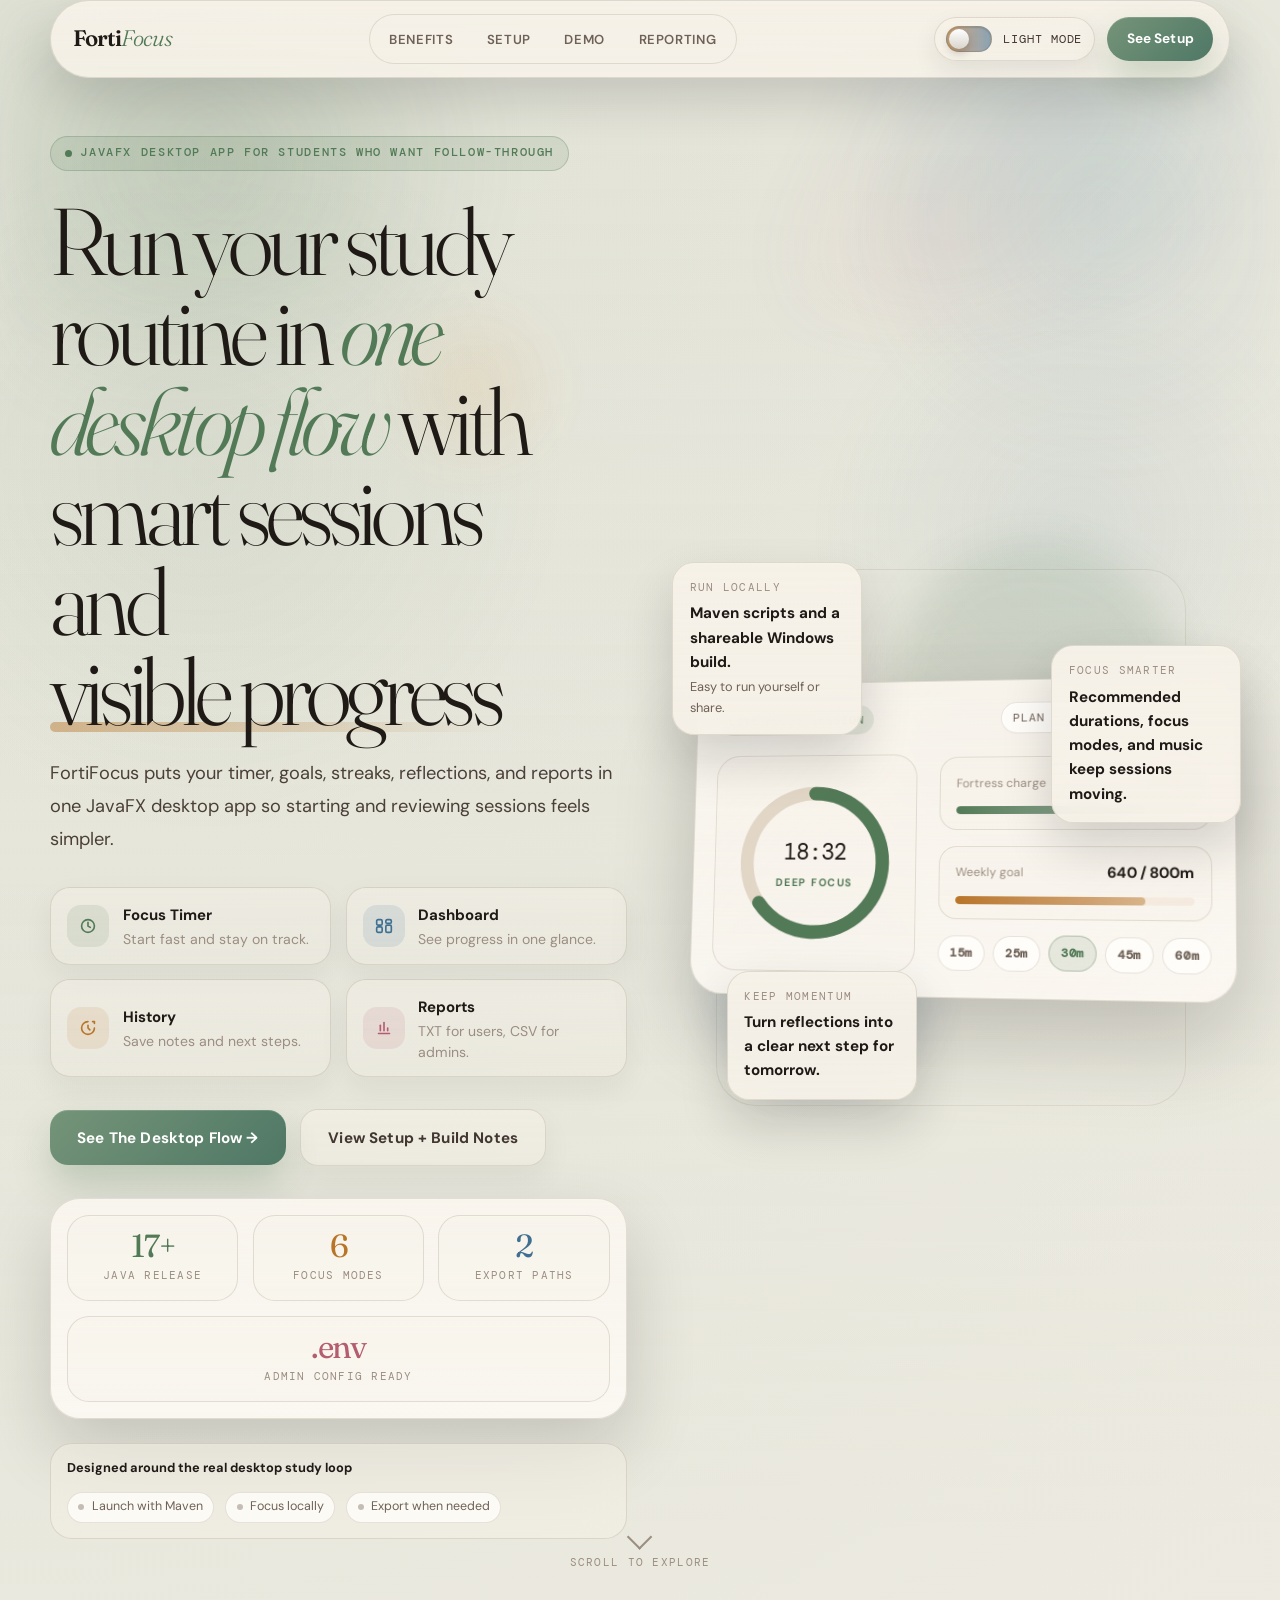
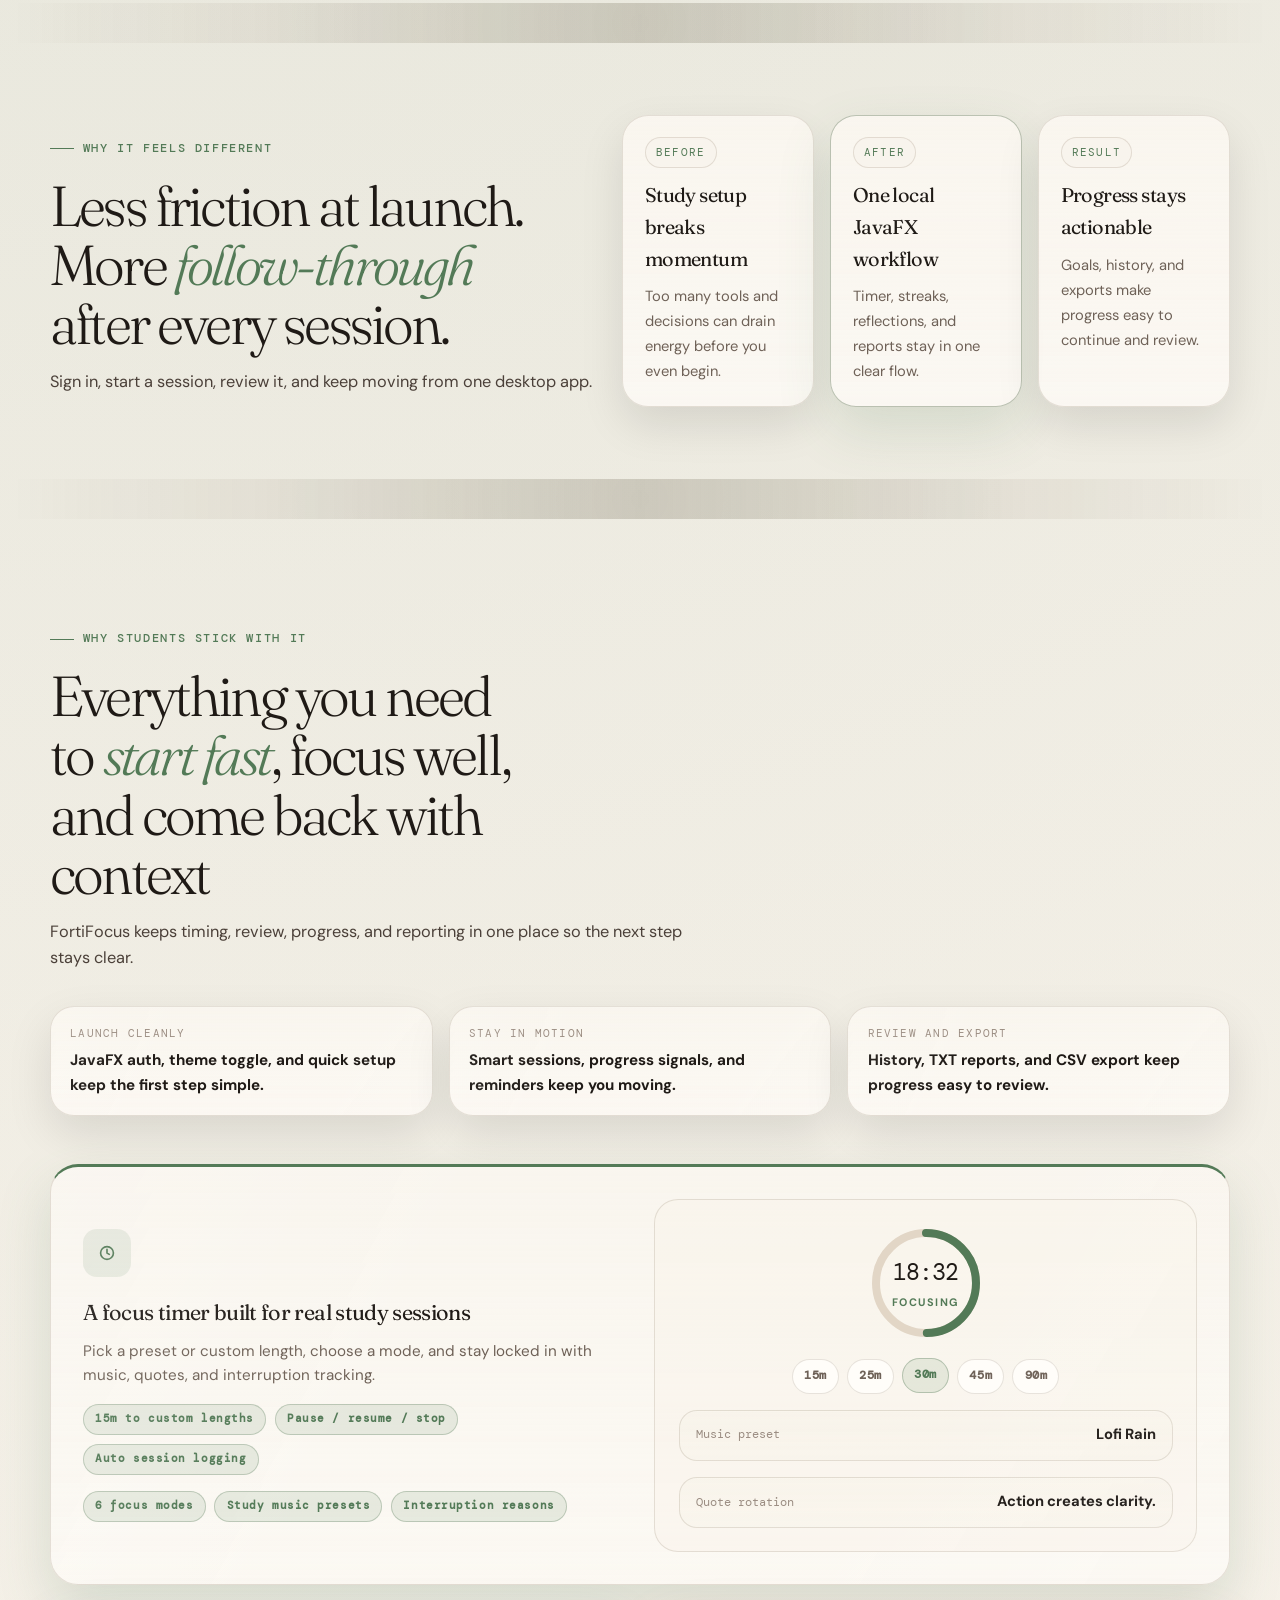
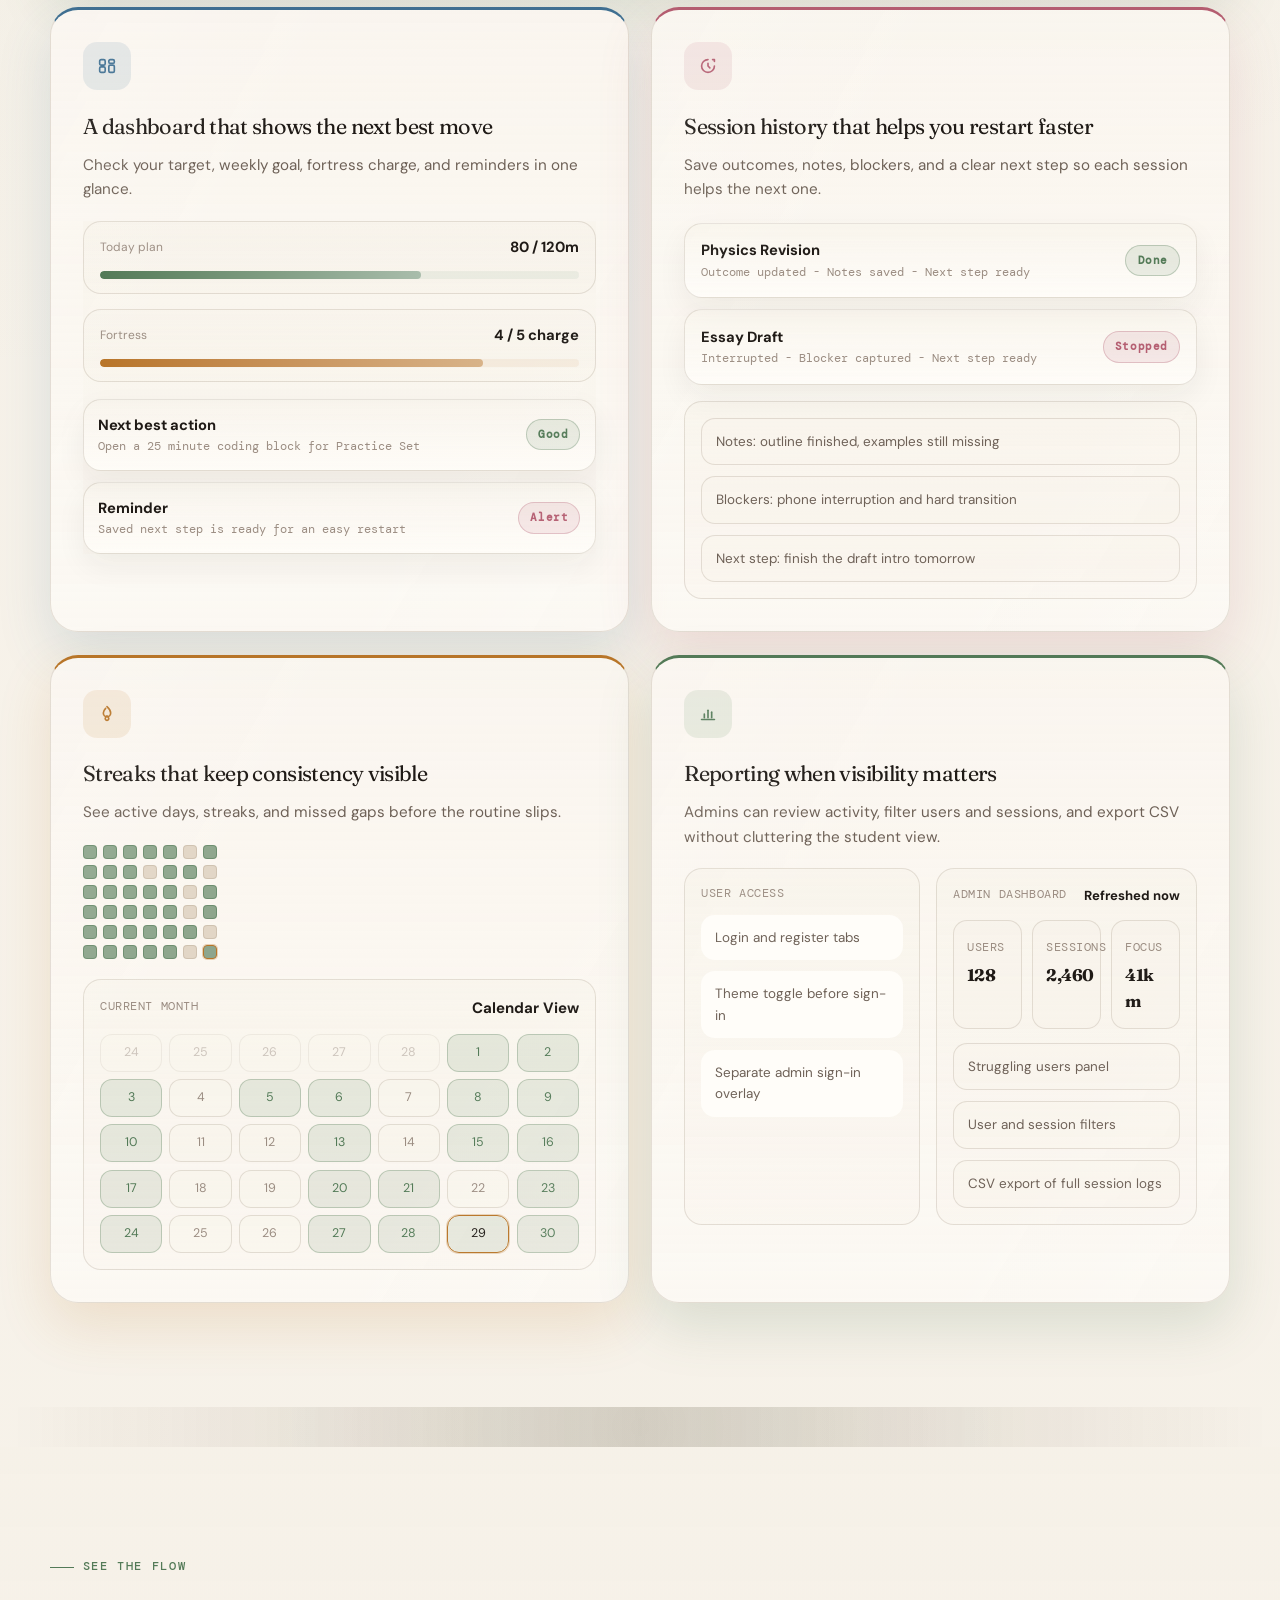
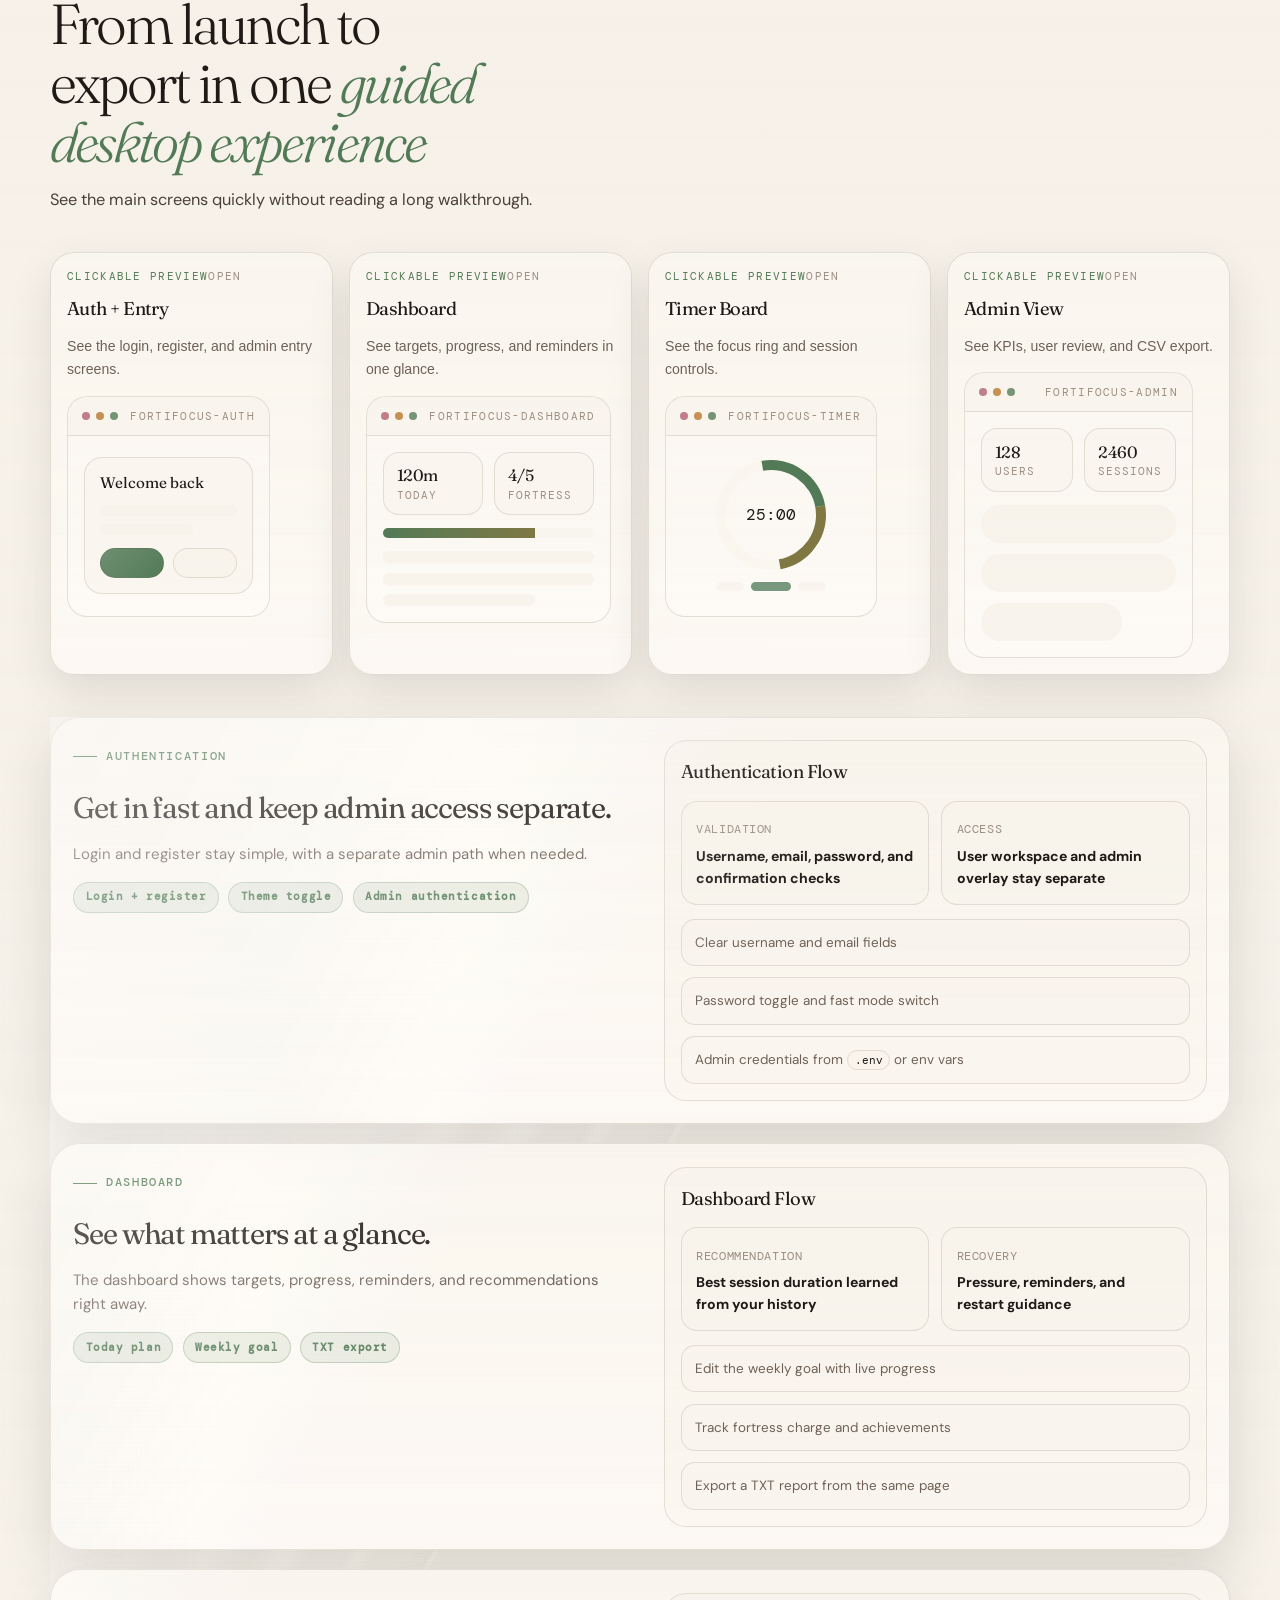
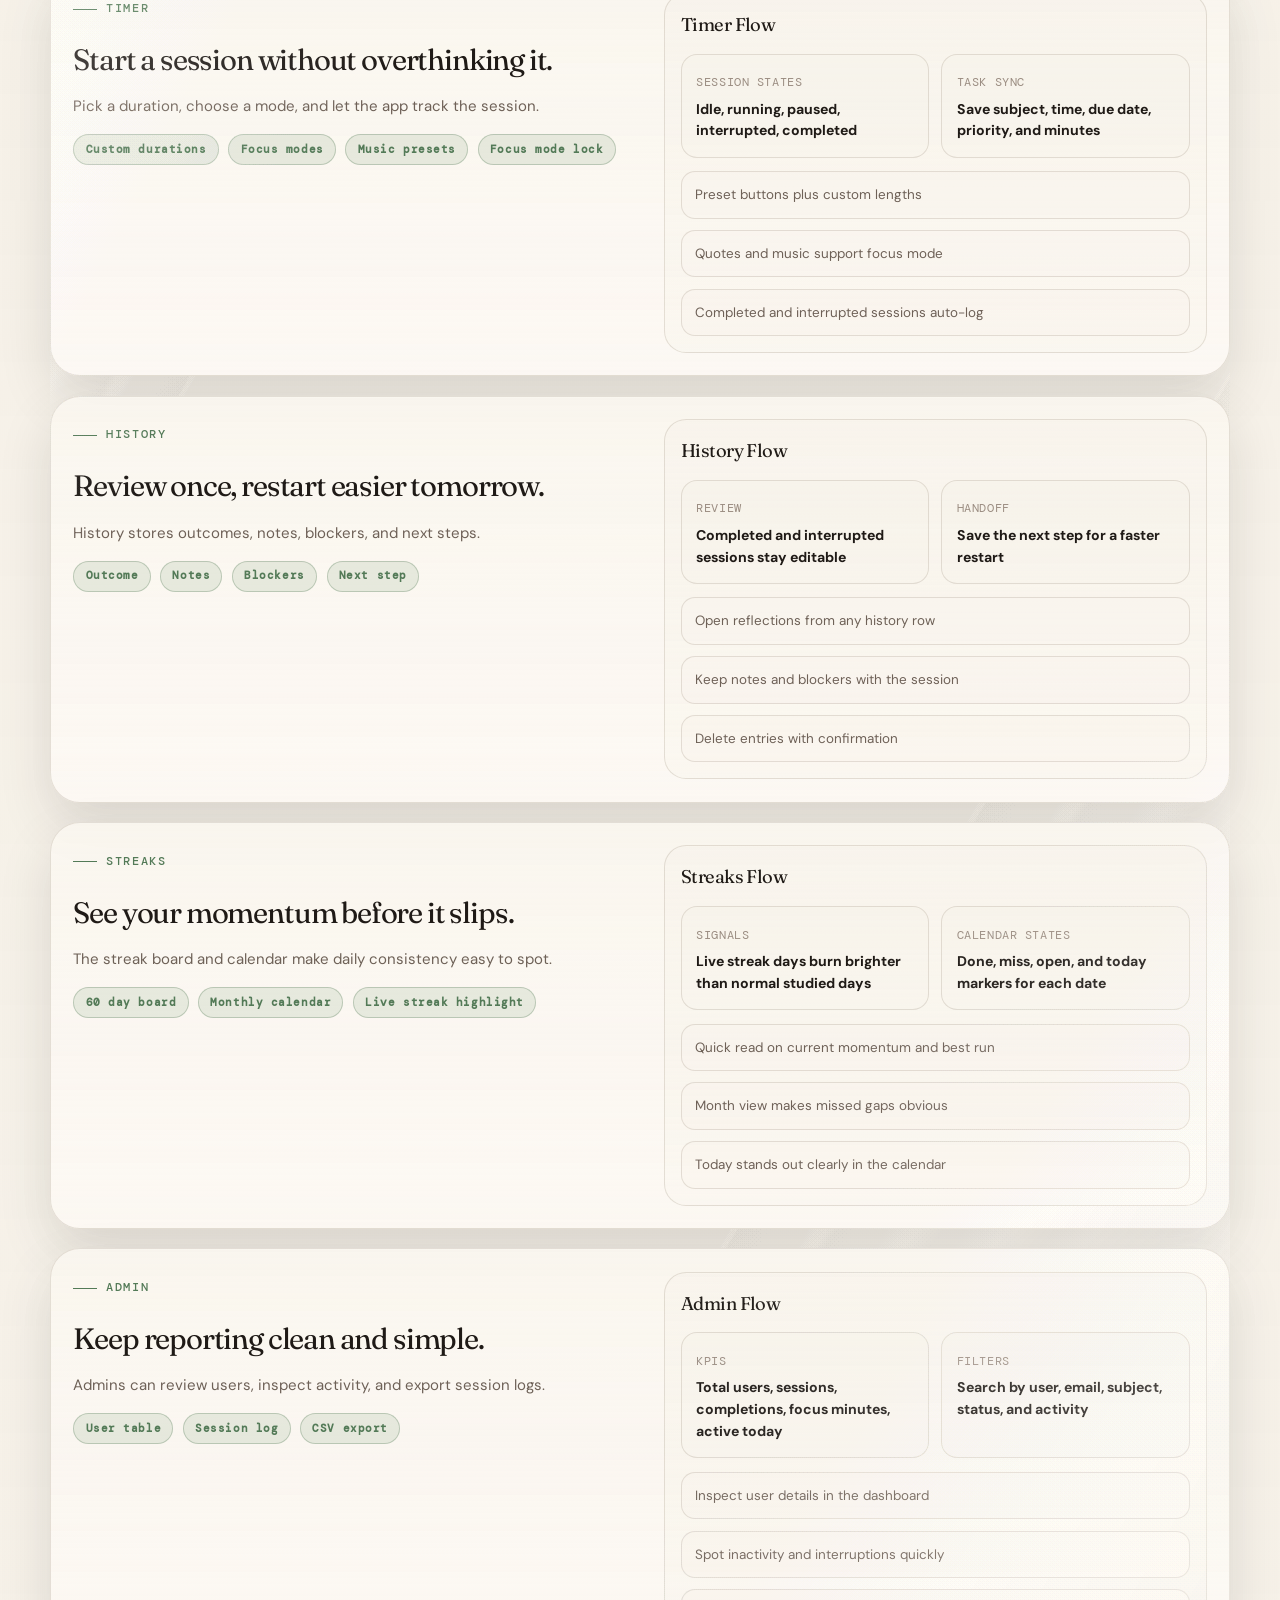
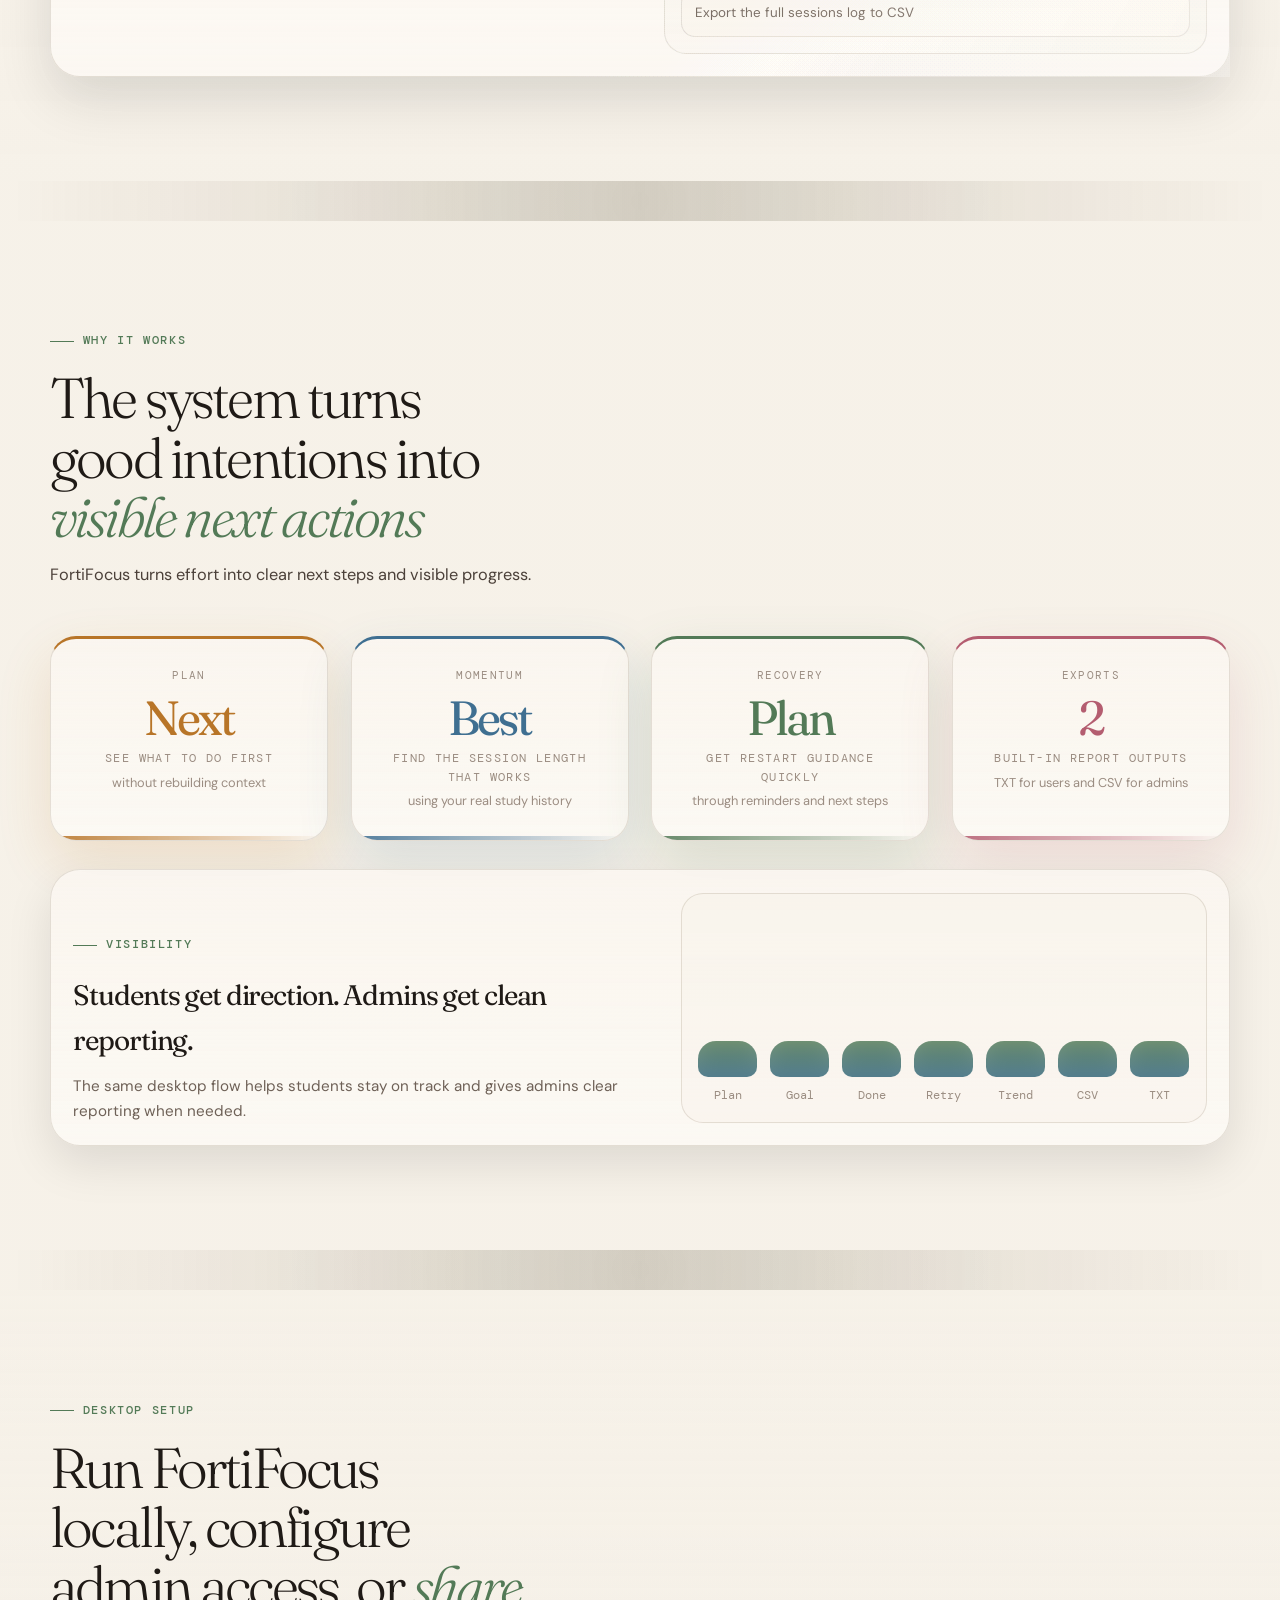
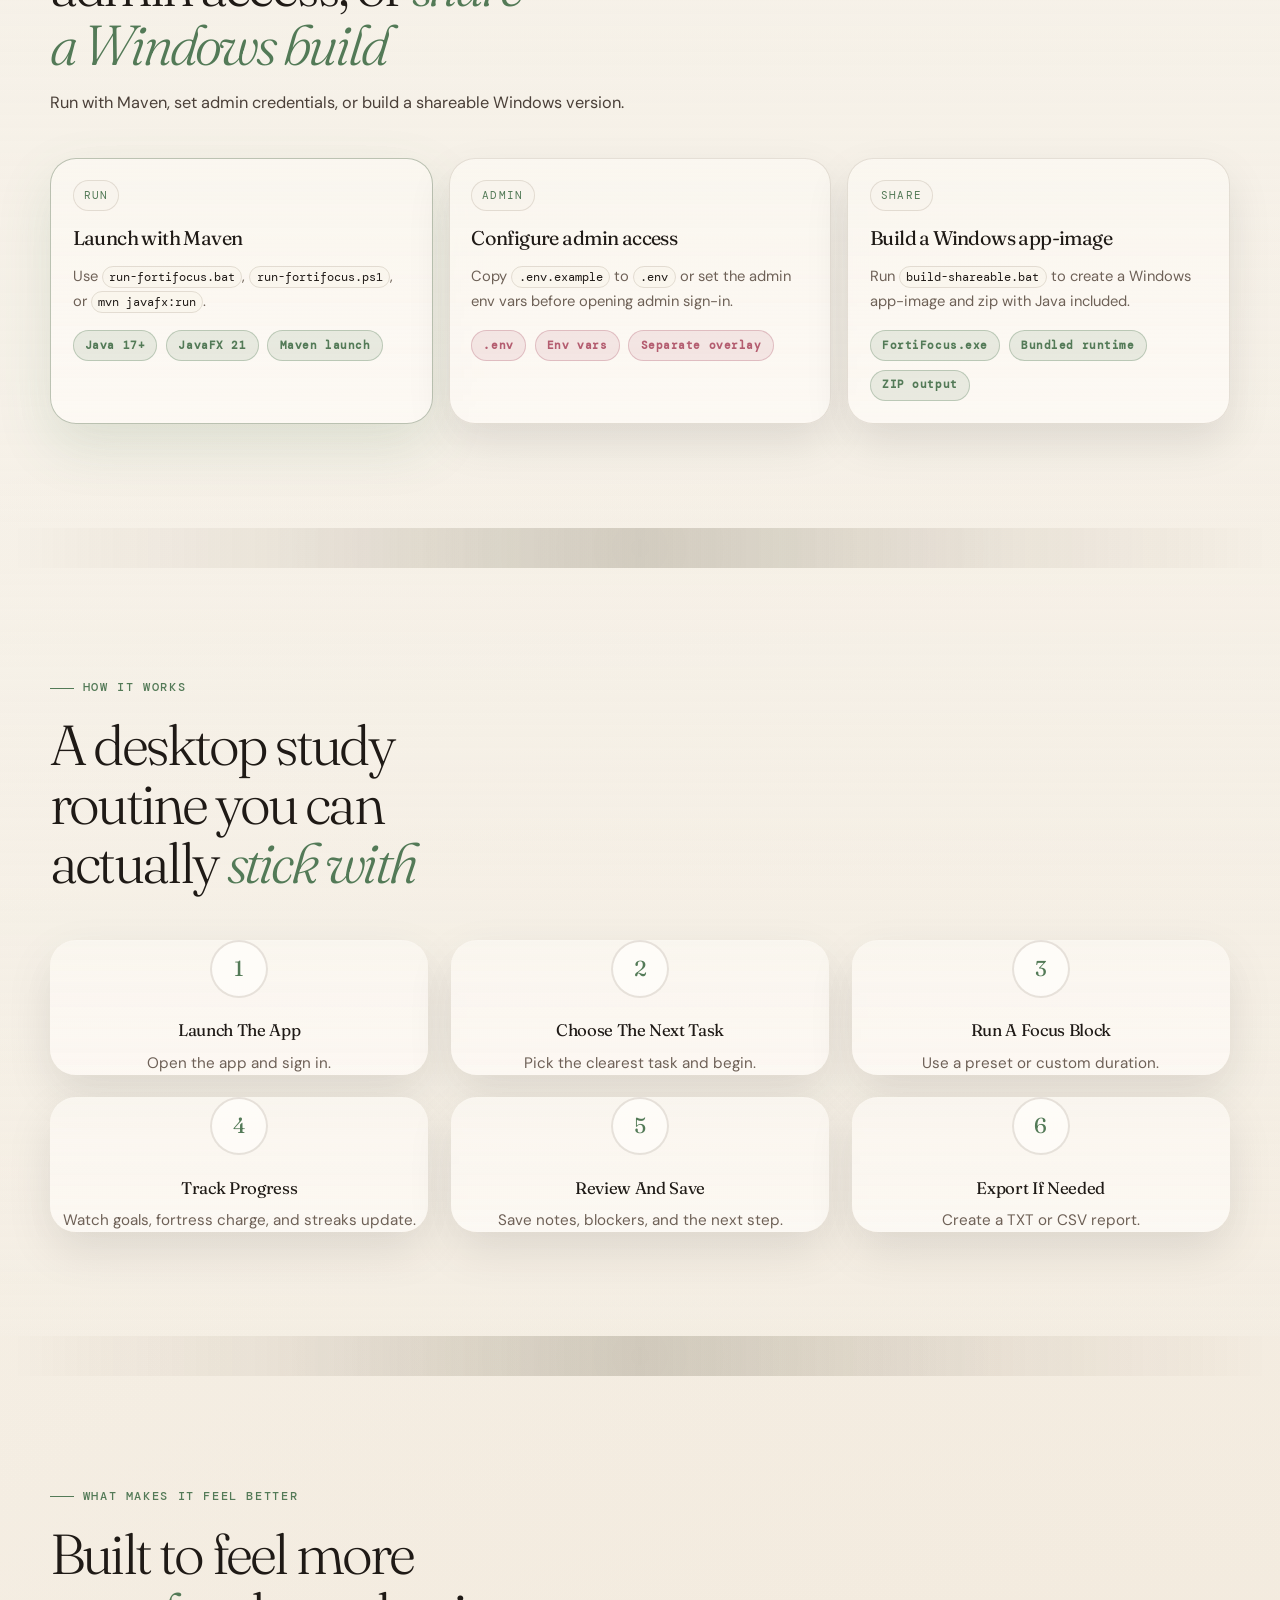
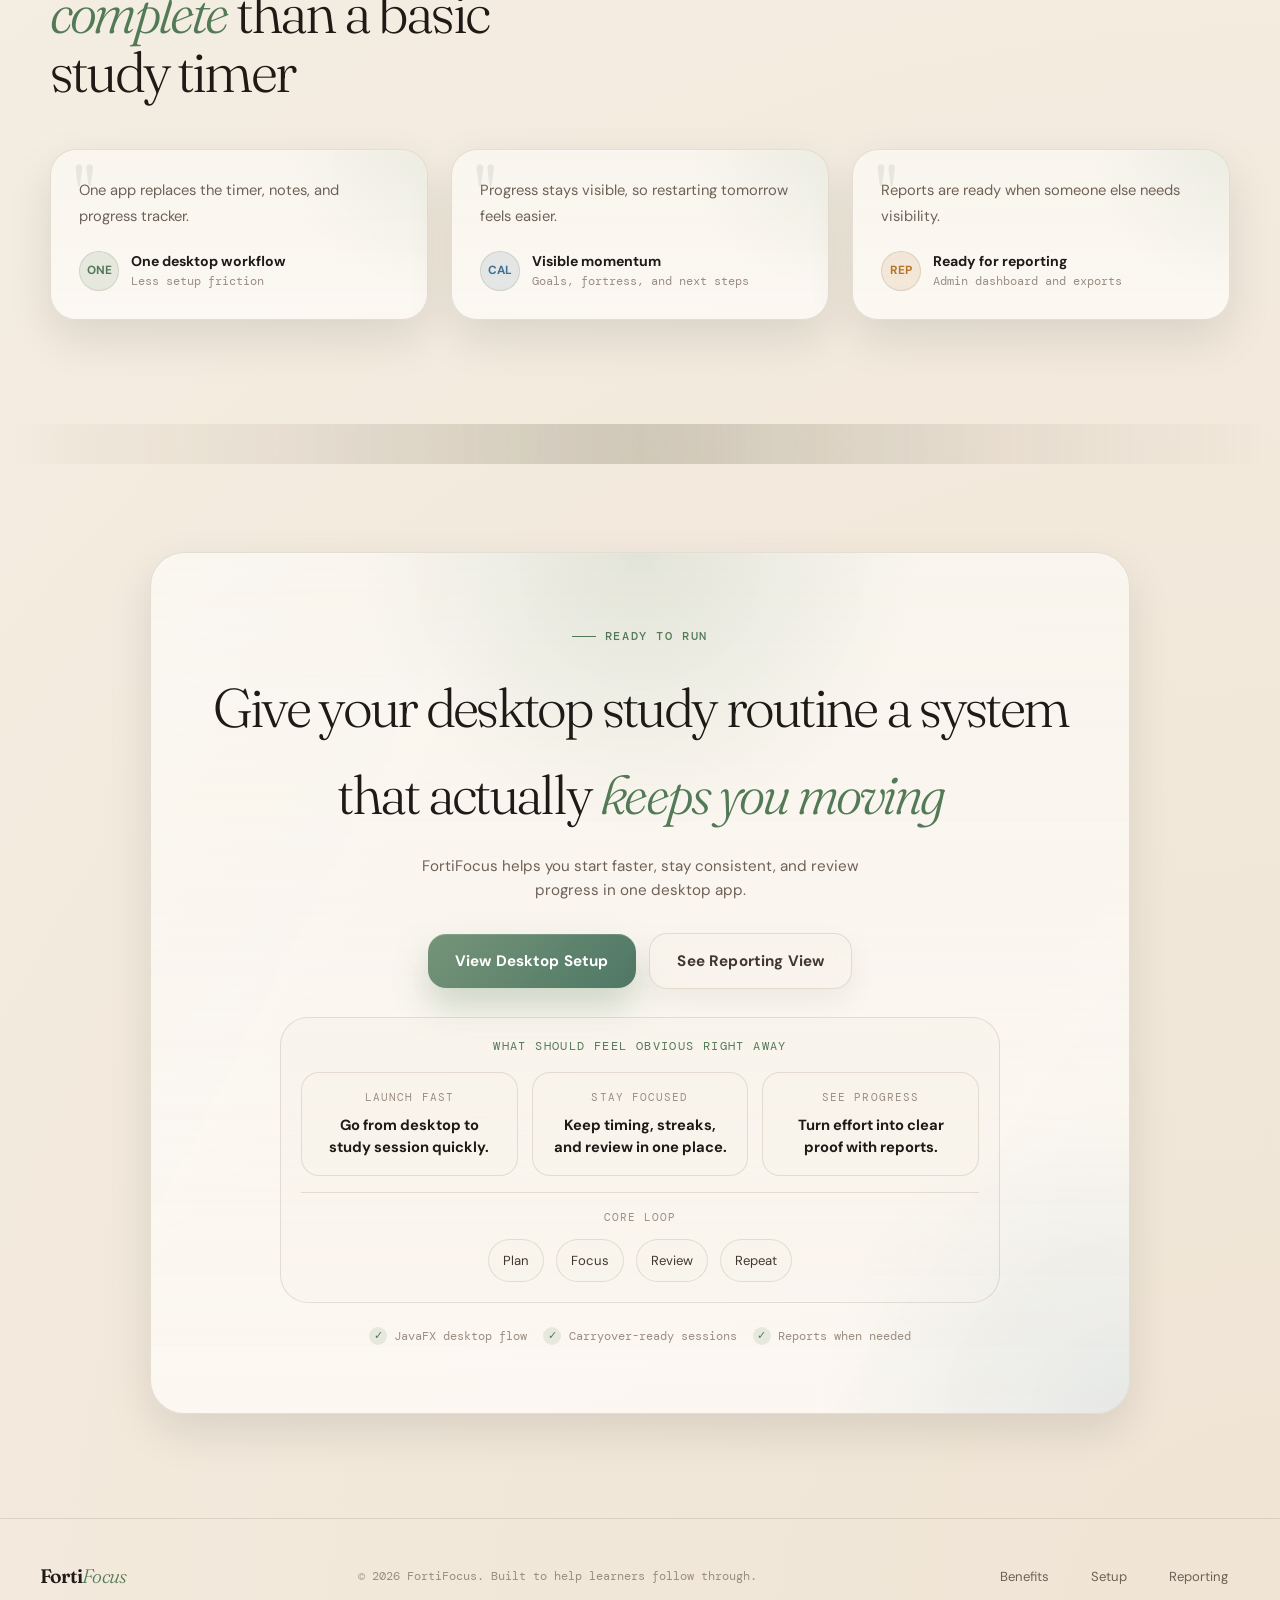
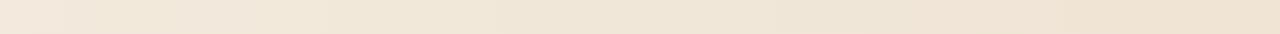
==== commit b96b4baa: "less text" ====
--- a/index.html
+++ b/index.html
@@ -4,7 +4,7 @@
 <meta charset="UTF-8">
 <meta name="viewport" content="width=device-width, initial-scale=1.0">
 <title>FortiFocus - JavaFX Study App for Focus, Goals, and Progress</title>
-<meta name="description" content="FortiFocus is a JavaFX desktop study app with focus sessions, queue planning, weekly goals, streaks, reflections, TXT reports, and admin CSV exports.">
+<meta name="description" content="FortiFocus is a JavaFX desktop study app with focus sessions, weekly goals, streaks, reflections, TXT reports, and admin CSV exports.">
 <link href="https://fonts.googleapis.com/css2?family=DM+Sans:wght@400;500;600;700&family=DM+Mono:wght@400;500&family=Fraunces:opsz,wght@9..144,300;9..144,400;9..144,600&display=swap" rel="stylesheet">
 <link rel="stylesheet" href="assets/css/modules/landing-page.css">
 </head>
@@ -39,11 +39,66 @@
           JavaFX desktop app for students who want follow-through
         </div>
         <h1>
-          Run your study routine through <em>one desktop flow</em> with smart sessions, carryover tasks, and <span class="accent-word">visible progress</span>
+          Run your study routine in <em>one desktop flow</em> with smart sessions and <span class="accent-word">visible progress</span>
         </h1>
         <p class="hero-sub">
-          FortiFocus now brings your focus timer, queue, weekly goal, fortress progress, streaks, reflections, TXT reports, and admin CSV exports into one local JavaFX desktop app, so it is easier to launch, easier to keep moving, and easier to review what is working.
+          FortiFocus puts your timer, goals, streaks, reflections, and reports in one JavaFX desktop app so starting and reviewing sessions feels simpler.
         </p>
+        <div class="hero-scan">
+          <article class="hero-scan-item">
+            <div class="hero-scan-icon hero-scan-icon-sage" aria-hidden="true">
+              <svg viewBox="0 0 24 24" fill="none">
+                <circle cx="12" cy="12" r="7"></circle>
+                <path d="M12 8v4l2.5 1.5"></path>
+              </svg>
+            </div>
+            <div>
+              <strong>Focus Timer</strong>
+              <span>Start fast and stay on track.</span>
+            </div>
+          </article>
+          <article class="hero-scan-item">
+            <div class="hero-scan-icon hero-scan-icon-sky" aria-hidden="true">
+              <svg viewBox="0 0 24 24" fill="none">
+                <rect x="4" y="5" width="6" height="6" rx="1.5"></rect>
+                <rect x="14" y="5" width="6" height="4" rx="1.5"></rect>
+                <rect x="14" y="11" width="6" height="8" rx="1.5"></rect>
+                <rect x="4" y="13" width="6" height="6" rx="1.5"></rect>
+              </svg>
+            </div>
+            <div>
+              <strong>Dashboard</strong>
+              <span>See progress in one glance.</span>
+            </div>
+          </article>
+          <article class="hero-scan-item">
+            <div class="hero-scan-icon hero-scan-icon-amber" aria-hidden="true">
+              <svg viewBox="0 0 24 24" fill="none">
+                <path d="M12 5a7 7 0 1 0 7 7"></path>
+                <path d="M12 9v3l2 2"></path>
+                <path d="M17 5h2v2"></path>
+              </svg>
+            </div>
+            <div>
+              <strong>History</strong>
+              <span>Save notes and next steps.</span>
+            </div>
+          </article>
+          <article class="hero-scan-item">
+            <div class="hero-scan-icon hero-scan-icon-rose" aria-hidden="true">
+              <svg viewBox="0 0 24 24" fill="none">
+                <path d="M6 18h12"></path>
+                <path d="M8 15V9"></path>
+                <path d="M12 15V6"></path>
+                <path d="M16 15v-3"></path>
+              </svg>
+            </div>
+            <div>
+              <strong>Reports</strong>
+              <span>TXT for users, CSV for admins.</span>
+            </div>
+          </article>
+        </div>
         <div class="hero-cta">
           <a href="#features" class="btn-hero btn-hero-primary">See The Desktop Flow &rarr;</a>
           <a href="#setup" class="btn-hero btn-hero-ghost">View Setup + Build Notes</a>
@@ -86,7 +141,7 @@
         <article class="focus-board animate-on-view">
           <div class="board-top">
             <div class="board-chip board-chip-live">Live Focus Session</div>
-            <div class="board-pill">Queue -> Focus -> Reflect</div>
+            <div class="board-pill">Plan -> Focus -> Review</div>
           </div>
           <div class="board-main">
             <div class="board-ring">
@@ -115,24 +170,6 @@
                 </div>
                 <div class="fill-bar amber-fill"><span style="--fill: 80%;"></span></div>
               </div>
-              <div class="session-stack">
-                <div class="session-stack-head">
-                  <span>Queue + Carryover</span>
-                  <span>3 items</span>
-                </div>
-                <div class="session-item">
-                  <span>Carryover intro draft - High</span>
-                  <strong>08:30</strong>
-                </div>
-                <div class="session-item">
-                  <span>Practice set - Due today</span>
-                  <strong>11:00</strong>
-                </div>
-                <div class="session-item">
-                  <span>Error review - 25m</span>
-                  <strong>12:15</strong>
-                </div>
-              </div>
               <div class="dur-pills">
                 <div class="dur-pill">15m</div>
                 <div class="dur-pill active">25m</div>
@@ -146,16 +183,16 @@
 
         <div class="floating-card floating-card-one">
           <div class="floating-kicker">Run locally</div>
-          <strong>Maven launch scripts, JavaFX UI, and a shareable Windows build.</strong>
-          <span>Clear setup whether you run it yourself or send it to a friend.</span>
+          <strong>Maven scripts and a shareable Windows build.</strong>
+          <span>Easy to run yourself or share.</span>
         </div>
         <div class="floating-card floating-card-two">
           <div class="floating-kicker">Focus smarter</div>
-          <strong>Recommended durations, focus modes, study music, and recovery prompts keep sessions moving.</strong>
+          <strong>Recommended durations, focus modes, and music keep sessions moving.</strong>
         </div>
         <div class="floating-card floating-card-three">
-          <div class="floating-kicker">Carry it forward</div>
-          <strong>Turn reflections into the next queue step instead of starting from zero tomorrow.</strong>
+          <div class="floating-kicker">Keep momentum</div>
+          <strong>Turn reflections into a clear next step for tomorrow.</strong>
         </div>
       </div>
     </div>
@@ -174,26 +211,26 @@
         <div class="quick-proof-copy">
           <div class="section-label">Why It Feels Different</div>
           <h2 class="section-heading">Less friction at launch. More <em>follow-through</em> after every session.</h2>
-          <p class="section-sub">The current FortiFocus app is built around the real desktop workflow: sign in fast, open the queue, run a recommended block, reflect, and carry the next step forward without rebuilding your plan from scratch.</p>
+          <p class="section-sub">Sign in, start a session, review it, and keep moving from one desktop app.</p>
         </div>
 
         <div class="quick-proof-grid">
           <article class="quick-proof-card">
             <span class="quick-proof-kicker">Before</span>
             <h3>Study setup breaks momentum</h3>
-            <p>Launching tools, deciding what to do, and rebuilding context can drain energy before the first real block starts.</p>
+            <p>Too many tools and decisions can drain energy before you even begin.</p>
           </article>
 
           <article class="quick-proof-card accent">
             <span class="quick-proof-kicker">After</span>
             <h3>One local JavaFX workflow</h3>
-            <p>Queue planning, focus modes, reflections, streaks, and reports now live in the same desktop flow from login to export.</p>
+            <p>Timer, streaks, reflections, and reports stay in one clear flow.</p>
           </article>
 
           <article class="quick-proof-card">
             <span class="quick-proof-kicker">Result</span>
             <h3>Progress stays actionable</h3>
-            <p>Weekly goals, fortress progress, carryover tasks, TXT reports, and admin CSV exports make the work easier to continue and easier to review.</p>
+            <p>Goals, history, and exports make progress easy to continue and review.</p>
           </article>
         </div>
       </div>
@@ -206,22 +243,27 @@
     <div class="container">
         <div class="reveal">
           <div class="section-label">Why Students Stick With It</div>
-          <h2 class="section-heading">Everything you need to <em>launch faster</em>, focus longer, and come back with context tomorrow</h2>
-          <p class="section-sub">FortiFocus is now aligned around the real desktop app flow. Instead of juggling timers, notes, planners, and exports across separate tools, you get one system that helps you begin, keep going, and hand off your next step cleanly.</p>
+          <h2 class="section-heading">Everything you need to <em>start fast</em>, focus well, and come back with context</h2>
+          <p class="section-sub">FortiFocus keeps timing, review, progress, and reporting in one place so the next step stays clear.</p>
       </div>
 
       <div class="feature-band reveal visible reveal-delay-1">
-        <div class="feature-band-card"><span>Launch cleanly</span><strong>JavaFX auth, theme toggle, Maven run scripts, and clear desktop setup keep the first step simple.</strong></div>
-        <div class="feature-band-card"><span>Stay in motion</span><strong>Queue strategy, session recommendations, fortress progress, and recovery prompts keep momentum alive.</strong></div>
-        <div class="feature-band-card"><span>Review and export</span><strong>Reflections, TXT reports, and admin CSV exports make progress visible without extra tooling.</strong></div>
+        <div class="feature-band-card"><span>Launch cleanly</span><strong>JavaFX auth, theme toggle, and quick setup keep the first step simple.</strong></div>
+        <div class="feature-band-card"><span>Stay in motion</span><strong>Smart sessions, progress signals, and reminders keep you moving.</strong></div>
+        <div class="feature-band-card"><span>Review and export</span><strong>History, TXT reports, and CSV export keep progress easy to review.</strong></div>
       </div>
 
       <div class="features-layout">
         <div class="feature-card big sage reveal visible reveal-delay-1">
           <div>
-            <div class="feature-icon icon-sage">TMR</div>
-            <div class="feature-title">A focus timer that adapts to the work you are doing</div>
-            <p class="feature-desc">Choose a recommended or custom session, pick a focus mode, enter focus mode, and keep your attention anchored with music presets, rotating quotes, and interruption tracking when a block stops early.</p>
+            <div class="feature-icon icon-sage" aria-hidden="true">
+              <svg viewBox="0 0 24 24" fill="none">
+                <circle cx="12" cy="12" r="7"></circle>
+                <path d="M12 8v4l2.5 1.5"></path>
+              </svg>
+            </div>
+            <div class="feature-title">A focus timer built for real study sessions</div>
+            <p class="feature-desc">Pick a preset or custom length, choose a mode, and stay locked in with music, quotes, and interruption tracking.</p>
             <div class="tag-row">
               <span class="tag-pill tag-sage">15m to custom lengths</span>
               <span class="tag-pill tag-sage">Pause / resume / stop</span>
@@ -256,27 +298,18 @@
           </div>
         </div>
 
-        <div class="feature-card amber reveal visible reveal-delay-2">
-          <div>
-            <div class="feature-icon icon-amber">PLN</div>
-            <div class="feature-title">A queue that tells you what to do next</div>
-            <p class="feature-desc">Line up your next tasks with time, duration, deadline, and priority, then carry forward the next step from history so tomorrow starts with more clarity and less guessing.</p>
-          </div>
-          <div class="planner-preview">
-            <div class="planner-row"><strong>Carryover: draft intro</strong><span class="priority-pill priority-high">High</span></div>
-            <div class="planner-meta">08:30 - 25m - Picked up from history</div>
-            <div class="planner-row"><strong>Practice set</strong><span class="priority-pill priority-medium">Medium</span></div>
-            <div class="planner-meta">11:00 - 30m - Due today</div>
-            <div class="planner-row"><strong>Error review</strong><span class="priority-pill priority-low">Low</span></div>
-            <div class="planner-meta">12:15 - 20m - Follow-up review</div>
-          </div>
-        </div>
-
         <div class="feature-card sky reveal visible reveal-delay-3">
           <div>
-            <div class="feature-icon icon-sky">DBD</div>
-            <div class="feature-title">A dashboard that turns effort into the next best move</div>
-            <p class="feature-desc">See today's target, weekly goal, fortress charge, recovery plan, reminders, achievements, and recent progress in one glance so the next block is easier to choose.</p>
+            <div class="feature-icon icon-sky" aria-hidden="true">
+              <svg viewBox="0 0 24 24" fill="none">
+                <rect x="4" y="5" width="6" height="6" rx="1.5"></rect>
+                <rect x="14" y="5" width="6" height="4" rx="1.5"></rect>
+                <rect x="14" y="11" width="6" height="8" rx="1.5"></rect>
+                <rect x="4" y="13" width="6" height="6" rx="1.5"></rect>
+              </svg>
+            </div>
+            <div class="feature-title">A dashboard that shows the next best move</div>
+            <p class="feature-desc">Check your target, weekly goal, fortress charge, and reminders in one glance.</p>
           </div>
           <div class="dashboard-mini animate-on-view is-live">
             <div class="mini-metric">
@@ -293,7 +326,7 @@
                   <span class="tag-pill tag-sage">Good</span>
                 </div>
                 <div class="history-item">
-                  <div><div class="history-title">Reminder</div><div class="history-time">Carryover step is ready if you want the easiest restart</div></div>
+                  <div><div class="history-title">Reminder</div><div class="history-time">Saved next step is ready for an easy restart</div></div>
                   <span class="tag-pill tag-stop">Alert</span>
                 </div>
               </div>
@@ -302,9 +335,15 @@
 
         <div class="feature-card rose reveal visible reveal-delay-4">
           <div>
-            <div class="feature-icon icon-rose">HIS</div>
-            <div class="feature-title">Session history that turns reflection into the next action</div>
-            <p class="feature-desc">Review what worked, capture blockers, update the outcome, and send your saved next step back to the queue so each session makes the next one easier to begin.</p>
+            <div class="feature-icon icon-rose" aria-hidden="true">
+              <svg viewBox="0 0 24 24" fill="none">
+                <path d="M12 5a7 7 0 1 0 7 7"></path>
+                <path d="M12 9v3l2 2"></path>
+                <path d="M17 5h2v2"></path>
+              </svg>
+            </div>
+            <div class="feature-title">Session history that helps you restart faster</div>
+            <p class="feature-desc">Save outcomes, notes, blockers, and a clear next step so each session helps the next one.</p>
           </div>
           <div>
             <div class="history-stack">
@@ -313,23 +352,28 @@
                 <span class="tag-pill tag-sage">Done</span>
               </div>
               <div class="history-item">
-                <div><div class="history-title">Essay Draft</div><div class="history-time">Interrupted - Blocker captured - Queue handoff ready</div></div>
+                <div><div class="history-title">Essay Draft</div><div class="history-time">Interrupted - Blocker captured - Next step ready</div></div>
                 <span class="tag-pill tag-stop">Stopped</span>
               </div>
             </div>
             <div class="reflection-preview">
               <div class="reflection-line">Notes: outline finished, examples still missing</div>
               <div class="reflection-line">Blockers: phone interruption and hard transition</div>
-              <div class="reflection-line">Next step: send draft intro back to the queue</div>
+              <div class="reflection-line">Next step: finish the draft intro tomorrow</div>
             </div>
           </div>
         </div>
 
         <div class="feature-card amber reveal visible reveal-delay-1">
           <div>
-            <div class="feature-icon icon-amber">STK</div>
-            <div class="feature-title">Streaks that make consistency visible</div>
-            <p class="feature-desc">Watch your momentum build across the streak board and monthly calendar so active days, current streaks, and missed gaps are all visible before the routine slips too far.</p>
+            <div class="feature-icon icon-amber" aria-hidden="true">
+              <svg viewBox="0 0 24 24" fill="none">
+                <path d="M12 4c2.5 2.2 4 4.5 4 7a4 4 0 1 1-8 0c0-1.8.9-3.4 2.5-5.1"></path>
+                <path d="M12 14c1.4 1.1 2 2.2 2 3.4A2 2 0 0 1 12 19a2 2 0 0 1-2-1.6c0-.9.4-1.8 1.2-2.7"></path>
+              </svg>
+            </div>
+            <div class="feature-title">Streaks that keep consistency visible</div>
+            <p class="feature-desc">See active days, streaks, and missed gaps before the routine slips.</p>
           </div>
           <div>
             <div class="streak-showcase" aria-hidden="true">
@@ -357,9 +401,16 @@
 
         <div class="feature-card sage reveal visible reveal-delay-2" id="admin">
           <div>
-            <div class="feature-icon icon-sage">ADM</div>
-            <div class="feature-title">Reporting when you need visibility</div>
-            <p class="feature-desc">FortiFocus stays simple for students, but it now includes separate admin sign-in, env-based admin credentials, KPI review, user and session tables, filters, and CSV export when oversight matters.</p>
+            <div class="feature-icon icon-sage" aria-hidden="true">
+              <svg viewBox="0 0 24 24" fill="none">
+                <path d="M5 18h14"></path>
+                <path d="M8 16v-4"></path>
+                <path d="M12 16V8"></path>
+                <path d="M16 16v-6"></path>
+              </svg>
+            </div>
+            <div class="feature-title">Reporting when visibility matters</div>
+            <p class="feature-desc">Admins can review activity, filter users and sessions, and export CSV without cluttering the student view.</p>
           </div>
           <div class="auth-admin-preview">
             <div class="auth-mini">
@@ -394,7 +445,7 @@
       <div class="reveal">
         <div class="section-label">See The Flow</div>
         <h2 class="section-heading">From launch to export in one <em>guided desktop experience</em></h2>
-        <p class="section-sub">FortiFocus replaces scattered study tools with one local workflow that helps students plan, focus, review, carry work forward, and export progress when needed.</p>
+        <p class="section-sub">See the main screens quickly without reading a long walkthrough.</p>
       </div>
 
       <div class="preview-gallery reveal visible reveal-delay-1">
@@ -410,7 +461,7 @@
             <span class="preview-launch-cta">Open</span>
           </div>
           <strong>Auth + Entry</strong>
-          <span class="preview-launch-copy">See how login, register, and admin access are grouped before the app opens.</span>
+          <span class="preview-launch-copy">See the login, register, and admin entry screens.</span>
           <div class="preview-window" aria-hidden="true">
             <div class="preview-window-top">
               <div class="preview-window-dots"><span></span><span></span><span></span></div>
@@ -439,7 +490,7 @@
             <span class="preview-launch-cta">Open</span>
           </div>
           <strong>Dashboard</strong>
-          <span class="preview-launch-copy">See the next best action, weekly goal pacing, and carryover reminders in one glance.</span>
+          <span class="preview-launch-copy">See targets, progress, and reminders in one glance.</span>
           <div class="preview-window" aria-hidden="true">
             <div class="preview-window-top">
               <div class="preview-window-dots"><span></span><span></span><span></span></div>
@@ -472,7 +523,7 @@
             <span class="preview-launch-cta">Open</span>
           </div>
           <strong>Timer Board</strong>
-          <span class="preview-launch-copy">See the recommended block, focus ring, and session controls in a larger pop-up.</span>
+          <span class="preview-launch-copy">See the focus ring and session controls.</span>
           <div class="preview-window" aria-hidden="true">
             <div class="preview-window-top">
               <div class="preview-window-dots"><span></span><span></span><span></span></div>
@@ -500,7 +551,7 @@
             <span class="preview-launch-cta">Open</span>
           </div>
           <strong>Admin View</strong>
-          <span class="preview-launch-copy">See the reporting side with KPIs, user review, and CSV export support.</span>
+          <span class="preview-launch-copy">See KPIs, user review, and CSV export.</span>
           <div class="preview-window" aria-hidden="true">
             <div class="preview-window-top">
               <div class="preview-window-dots"><span></span><span></span><span></span></div>
@@ -526,8 +577,8 @@
           <article class="tour-panel active">
             <div class="tour-copy">
               <div class="section-label">Authentication</div>
-              <h3>Get in quickly, switch theme early, and keep admin access separate.</h3>
-              <p>The JavaFX auth screen keeps login and registration simple, while a separate admin sign-in path keeps oversight clean without crowding the student workspace.</p>
+              <h3>Get in fast and keep admin access separate.</h3>
+              <p>Login and register stay simple, with a separate admin path when needed.</p>
               <div class="tour-pills">
                 <span class="tag-pill tag-sage">Login + register</span>
                 <span class="tag-pill tag-sage">Theme toggle</span>
@@ -541,9 +592,9 @@
                 <div class="tour-metric"><span>Access</span><strong>User workspace and admin overlay stay separate</strong></div>
               </div>
               <div class="tour-list">
-                <div class="tour-list-item">Username and email input fields</div>
-                <div class="tour-list-item">Password visibility toggle and sign-in switch</div>
-                <div class="tour-list-item">Admin credentials can come from <code>.env</code> or environment variables</div>
+                <div class="tour-list-item">Clear username and email fields</div>
+                <div class="tour-list-item">Password toggle and fast mode switch</div>
+                <div class="tour-list-item">Admin credentials from <code>.env</code> or env vars</div>
               </div>
             </div>
           </article>
@@ -551,8 +602,8 @@
           <article class="tour-panel active">
             <div class="tour-copy">
               <div class="section-label">Dashboard</div>
-              <h3>Know what matters before you lose momentum.</h3>
-              <p>The dashboard surfaces today's target, weekly goal, fortress progress, recovery guidance, recommendations, and recent wins so the next block is easy to pick.</p>
+              <h3>See what matters at a glance.</h3>
+              <p>The dashboard shows targets, progress, reminders, and recommendations right away.</p>
               <div class="tour-pills">
                 <span class="tag-pill tag-sage">Today plan</span>
                 <span class="tag-pill tag-sage">Weekly goal</span>
@@ -563,12 +614,12 @@
               <div class="tour-preview-head">Dashboard Flow</div>
               <div class="tour-metrics">
                 <div class="tour-metric"><span>Recommendation</span><strong>Best session duration learned from your history</strong></div>
-                <div class="tour-metric"><span>Recovery</span><strong>Queue pressure, reminders, and restart guidance</strong></div>
+                <div class="tour-metric"><span>Recovery</span><strong>Pressure, reminders, and restart guidance</strong></div>
               </div>
               <div class="tour-list">
-                <div class="tour-list-item">Weekly goal editing with live progress</div>
-                <div class="tour-list-item">Fortress charge and achievement progress for streaks, hours, sessions, and active days</div>
-                <div class="tour-list-item">Recent sessions list with TXT report export from the same page</div>
+                <div class="tour-list-item">Edit the weekly goal with live progress</div>
+                <div class="tour-list-item">Track fortress charge and achievements</div>
+                <div class="tour-list-item">Export a TXT report from the same page</div>
               </div>
             </div>
           </article>
@@ -576,8 +627,8 @@
           <article class="tour-panel active">
             <div class="tour-copy">
               <div class="section-label">Timer</div>
-              <h3>Focus without second-guessing yourself.</h3>
-              <p>Start a timed session fast, use recommended or custom lengths, choose the right focus mode, and keep distractions low while the app tracks progress and the queue stays in view.</p>
+              <h3>Start a session without overthinking it.</h3>
+              <p>Pick a duration, choose a mode, and let the app track the session.</p>
               <div class="tour-pills">
                 <span class="tag-pill tag-sage">Custom durations</span>
                 <span class="tag-pill tag-sage">Focus modes</span>
@@ -589,12 +640,12 @@
               <div class="tour-preview-head">Timer Flow</div>
               <div class="tour-metrics">
                 <div class="tour-metric"><span>Session states</span><strong>Idle, running, paused, interrupted, completed</strong></div>
-                <div class="tour-metric"><span>Queue sync</span><strong>Queue fields save subject, time, due date, priority, and minutes</strong></div>
+                <div class="tour-metric"><span>Task sync</span><strong>Save subject, time, due date, priority, and minutes</strong></div>
               </div>
               <div class="tour-list">
-                <div class="tour-list-item">Preset buttons plus custom session lengths starting at 15 minutes</div>
-                <div class="tour-list-item">Motivational quote rotation updates both board and focus mode</div>
-                <div class="tour-list-item">Auto-log completed or interrupted sessions with interruption reasons</div>
+                <div class="tour-list-item">Preset buttons plus custom lengths</div>
+                <div class="tour-list-item">Quotes and music support focus mode</div>
+                <div class="tour-list-item">Completed and interrupted sessions auto-log</div>
               </div>
             </div>
           </article>
@@ -602,25 +653,25 @@
           <article class="tour-panel active">
             <div class="tour-copy">
               <div class="section-label">History</div>
-              <h3>Review sessions so tomorrow gets easier.</h3>
-              <p>Outcomes, notes, blockers, and next steps turn your session history into a feedback loop instead of a forgotten log, and that next step can go straight back to the queue.</p>
+              <h3>Review once, restart easier tomorrow.</h3>
+              <p>History stores outcomes, notes, blockers, and next steps.</p>
               <div class="tour-pills">
                 <span class="tag-pill tag-sage">Outcome</span>
                 <span class="tag-pill tag-sage">Notes</span>
                 <span class="tag-pill tag-sage">Blockers</span>
-                <span class="tag-pill tag-sage">Queue handoff</span>
+                <span class="tag-pill tag-sage">Next step</span>
               </div>
             </div>
             <div class="tour-preview">
               <div class="tour-preview-head">History Flow</div>
               <div class="tour-metrics">
                 <div class="tour-metric"><span>Review</span><strong>Completed and interrupted sessions stay editable</strong></div>
-                <div class="tour-metric"><span>Handoff</span><strong>Send the saved next step back into the queue</strong></div>
+                <div class="tour-metric"><span>Handoff</span><strong>Save the next step for a faster restart</strong></div>
               </div>
               <div class="tour-list">
                 <div class="tour-list-item">Open reflections from any history row</div>
-                <div class="tour-list-item">Keep notes, blockers, and outcome attached to the original session</div>
-                <div class="tour-list-item">Delete entries with confirmation when cleanup is needed</div>
+                <div class="tour-list-item">Keep notes and blockers with the session</div>
+                <div class="tour-list-item">Delete entries with confirmation</div>
               </div>
             </div>
           </article>
@@ -628,8 +679,8 @@
           <article class="tour-panel active">
             <div class="tour-copy">
               <div class="section-label">Streaks</div>
-              <h3>Make consistency visible enough to protect.</h3>
-              <p>The streak board and calendar make momentum feel real, help you spot gaps early, and turn daily study into something you can see building.</p>
+              <h3>See your momentum before it slips.</h3>
+              <p>The streak board and calendar make daily consistency easy to spot.</p>
               <div class="tour-pills">
                 <span class="tag-pill tag-sage">60 day board</span>
                 <span class="tag-pill tag-sage">Monthly calendar</span>
@@ -645,7 +696,7 @@
               <div class="tour-list">
                 <div class="tour-list-item">Quick read on current momentum and best run</div>
                 <div class="tour-list-item">Month view makes missed gaps obvious</div>
-                <div class="tour-list-item">Scrolling reveal adds weight to the calendar section</div>
+                <div class="tour-list-item">Today stands out clearly in the calendar</div>
               </div>
             </div>
           </article>
@@ -653,8 +704,8 @@
           <article class="tour-panel active">
             <div class="tour-copy">
               <div class="section-label">Admin</div>
-              <h3>Keep reporting simple when others need visibility.</h3>
-              <p>Admins can review activity, inspect user details, delete users with confirmation, and export full session records without turning the student flow into something cluttered or heavy.</p>
+              <h3>Keep reporting clean and simple.</h3>
+              <p>Admins can review users, inspect activity, and export session logs.</p>
               <div class="tour-pills">
                 <span class="tag-pill tag-sage">User table</span>
                 <span class="tag-pill tag-sage">Session log</span>
@@ -668,9 +719,9 @@
                 <div class="tour-metric"><span>Filters</span><strong>Search by user, email, subject, status, and activity</strong></div>
               </div>
               <div class="tour-list">
-                <div class="tour-list-item">Inspect user details without leaving the dashboard</div>
-                <div class="tour-list-item">Track struggling users by inactivity and interruptions</div>
-                <div class="tour-list-item">Export the full sessions log to CSV in one action</div>
+                <div class="tour-list-item">Inspect user details in the dashboard</div>
+                <div class="tour-list-item">Spot inactivity and interruptions quickly</div>
+                <div class="tour-list-item">Export the full sessions log to CSV</div>
               </div>
             </div>
           </article>
@@ -686,33 +737,33 @@
         <div class="reveal">
           <div class="section-label">Why It Works</div>
           <h2 class="section-heading">The system turns good intentions into <em>visible next actions</em></h2>
-          <p class="section-sub">FortiFocus combines queue clarity, weekly goal pacing, reflections, and exportable reports so it becomes easier to keep showing up, even when motivation is low.</p>
+          <p class="section-sub">FortiFocus turns effort into clear next steps and visible progress.</p>
         </div>
 
       <div class="stats-showcase">
         <div class="stat-showcase-card accent-amber reveal visible reveal-delay-1">
-          <div class="ssc-kicker">Queue</div>
+          <div class="ssc-kicker">Plan</div>
           <div class="ssc-val">Next</div>
-          <div class="ssc-label">See the next task immediately</div>
-          <div class="ssc-sub">instead of spending energy rebuilding context</div>
+          <div class="ssc-label">See what to do first</div>
+          <div class="ssc-sub">without rebuilding context</div>
         </div>
         <div class="stat-showcase-card accent-sky reveal visible reveal-delay-2">
           <div class="ssc-kicker">Momentum</div>
           <div class="ssc-val">Best</div>
-          <div class="ssc-label">Learn your ideal session length</div>
-          <div class="ssc-sub">from the sessions you actually finish</div>
+          <div class="ssc-label">Find the session length that works</div>
+          <div class="ssc-sub">using your real study history</div>
         </div>
         <div class="stat-showcase-card accent-sage reveal visible reveal-delay-3">
           <div class="ssc-kicker">Recovery</div>
           <div class="ssc-val">Plan</div>
-          <div class="ssc-label">Get restart guidance when momentum slips</div>
-          <div class="ssc-sub">through reminders, recovery plans, and carryover steps</div>
+          <div class="ssc-label">Get restart guidance quickly</div>
+          <div class="ssc-sub">through reminders and next steps</div>
         </div>
         <div class="stat-showcase-card accent-rose reveal visible reveal-delay-4">
           <div class="ssc-kicker">Exports</div>
           <div class="ssc-val">2</div>
-          <div class="ssc-label">Built-in reporting outputs</div>
-          <div class="ssc-sub">user TXT reports and admin CSV exports</div>
+          <div class="ssc-label">Built-in report outputs</div>
+          <div class="ssc-sub">TXT for users and CSV for admins</div>
         </div>
       </div>
 
@@ -720,10 +771,10 @@
         <div class="insight-copy">
           <div class="section-label">Visibility</div>
           <h3>Students get direction. Admins get clean reporting.</h3>
-          <p>The same desktop system that helps students stay on track also makes progress easy to review, filter, and export when visibility matters.</p>
+          <p>The same desktop flow helps students stay on track and gives admins clear reporting when needed.</p>
         </div>
         <div class="insight-bars animate-on-view is-live">
-          <div class="insight-bar"><span style="--fill: 92%;"></span><label>Queue</label></div>
+          <div class="insight-bar"><span style="--fill: 92%;"></span><label>Plan</label></div>
           <div class="insight-bar"><span style="--fill: 84%;"></span><label>Goal</label></div>
           <div class="insight-bar"><span style="--fill: 68%;"></span><label>Done</label></div>
           <div class="insight-bar"><span style="--fill: 57%;"></span><label>Retry</label></div>
@@ -742,14 +793,14 @@
       <div class="reveal">
         <div class="section-label">Desktop Setup</div>
         <h2 class="section-heading">Run FortiFocus locally, configure admin access, or <em>share a Windows build</em></h2>
-        <p class="section-sub">The current app is a JavaFX desktop project. You can launch it with Maven, load admin credentials from <code>.env</code> or environment variables, and package a shareable Windows app-image with a bundled Java runtime.</p>
+        <p class="section-sub">Run with Maven, set admin credentials, or build a shareable Windows version.</p>
       </div>
 
       <div class="quick-proof-grid setup-grid reveal visible reveal-delay-1">
         <article class="quick-proof-card accent">
           <span class="quick-proof-kicker">Run</span>
           <h3>Launch with Maven</h3>
-          <p>Use <code>run-fortifocus.bat</code>, <code>run-fortifocus.ps1</code>, or run <code>mvn javafx:run</code> from the project root to open the desktop app.</p>
+          <p>Use <code>run-fortifocus.bat</code>, <code>run-fortifocus.ps1</code>, or <code>mvn javafx:run</code>.</p>
           <div class="tag-row">
             <span class="tag-pill tag-sage">Java 17+</span>
             <span class="tag-pill tag-sage">JavaFX 21</span>
@@ -760,7 +811,7 @@
         <article class="quick-proof-card">
           <span class="quick-proof-kicker">Admin</span>
           <h3>Configure admin access</h3>
-          <p>Copy <code>.env.example</code> to <code>.env</code> or set <code>FORTIFOCUS_ADMIN_USERNAME</code> and <code>FORTIFOCUS_ADMIN_PASSWORD</code> in your environment before opening the admin sign-in flow.</p>
+          <p>Copy <code>.env.example</code> to <code>.env</code> or set the admin env vars before opening admin sign-in.</p>
           <div class="tag-row">
             <span class="tag-pill tag-stop">.env</span>
             <span class="tag-pill tag-stop">Env vars</span>
@@ -771,7 +822,7 @@
         <article class="quick-proof-card">
           <span class="quick-proof-kicker">Share</span>
           <h3>Build a Windows app-image</h3>
-          <p>Run <code>build-shareable.bat</code> to generate a FortiFocus app-image and zip. The packaged build includes its own Java runtime, so your friend does not need Java installed.</p>
+          <p>Run <code>build-shareable.bat</code> to create a Windows app-image and zip with Java included.</p>
           <div class="tag-row">
             <span class="tag-pill tag-sage">FortiFocus.exe</span>
             <span class="tag-pill tag-sage">Bundled runtime</span>
@@ -792,12 +843,12 @@
       </div>
 
       <div class="steps-grid">
-        <div class="step-card reveal visible reveal-delay-1"><div class="step-num">1</div><div class="step-title">Launch The App</div><p class="step-desc">Open the JavaFX desktop app, sign in, and land in a workspace that already knows your study context.</p></div>
-        <div class="step-card reveal visible reveal-delay-2"><div class="step-num">2</div><div class="step-title">Pick The Next Queue Item</div><p class="step-desc">Use the queue or carryover next step so your brain does less deciding before you begin.</p></div>
-        <div class="step-card reveal visible reveal-delay-3"><div class="step-num">3</div><div class="step-title">Run A Recommended Block</div><p class="step-desc">Choose a focus mode, use a preset or custom duration, and let the app anchor the session.</p></div>
-        <div class="step-card reveal visible reveal-delay-4"><div class="step-num">4</div><div class="step-title">Track Goal And Fortress</div><p class="step-desc">See weekly progress, fortress charge, streaks, and recovery guidance update as you work.</p></div>
-        <div class="step-card reveal visible reveal-delay-1"><div class="step-num">5</div><div class="step-title">Reflect And Hand Off</div><p class="step-desc">Save outcome, notes, blockers, and the next step, then send that next step back into the queue.</p></div>
-        <div class="step-card reveal visible reveal-delay-2"><div class="step-num">6</div><div class="step-title">Export When Needed</div><p class="step-desc">Generate a personal TXT report or use the admin dashboard to export the full session log as CSV.</p></div>
+        <div class="step-card reveal visible reveal-delay-1"><div class="step-num">1</div><div class="step-title">Launch The App</div><p class="step-desc">Open the app and sign in.</p></div>
+        <div class="step-card reveal visible reveal-delay-2"><div class="step-num">2</div><div class="step-title">Choose The Next Task</div><p class="step-desc">Pick the clearest task and begin.</p></div>
+        <div class="step-card reveal visible reveal-delay-3"><div class="step-num">3</div><div class="step-title">Run A Focus Block</div><p class="step-desc">Use a preset or custom duration.</p></div>
+        <div class="step-card reveal visible reveal-delay-4"><div class="step-num">4</div><div class="step-title">Track Progress</div><p class="step-desc">Watch goals, fortress charge, and streaks update.</p></div>
+        <div class="step-card reveal visible reveal-delay-1"><div class="step-num">5</div><div class="step-title">Review And Save</div><p class="step-desc">Save notes, blockers, and the next step.</p></div>
+        <div class="step-card reveal visible reveal-delay-2"><div class="step-num">6</div><div class="step-title">Export If Needed</div><p class="step-desc">Create a TXT or CSV report.</p></div>
       </div>
     </div>
   </section>
@@ -813,15 +864,15 @@
 
       <div class="testimonials-grid">
         <div class="testi-card reveal visible reveal-delay-1">
-          <p class="testi-quote">Instead of jumping between a timer, notes app, planner, and export sheet, FortiFocus keeps the full desktop study loop in one place.</p>
+          <p class="testi-quote">One app replaces the timer, notes, and progress tracker.</p>
           <div class="testi-author"><div class="testi-avatar testi-avatar-sage">ONE</div><div><div class="testi-name">One desktop workflow</div><div class="testi-role">Less setup friction</div></div></div>
         </div>
         <div class="testi-card reveal visible reveal-delay-2">
-          <p class="testi-quote">The app makes progress visible while you are still building it, and reflection-to-queue makes tomorrow easier than starting from a blank page again.</p>
-          <div class="testi-author"><div class="testi-avatar testi-avatar-sky">CAL</div><div><div class="testi-name">Visible momentum</div><div class="testi-role">Goals, fortress, and carryover</div></div></div>
+          <p class="testi-quote">Progress stays visible, so restarting tomorrow feels easier.</p>
+          <div class="testi-author"><div class="testi-avatar testi-avatar-sky">CAL</div><div><div class="testi-name">Visible momentum</div><div class="testi-role">Goals, fortress, and next steps</div></div></div>
         </div>
         <div class="testi-card reveal visible reveal-delay-3">
-          <p class="testi-quote">When someone else needs visibility, TXT reports and admin CSV export are already there without turning the student experience into something cluttered.</p>
+          <p class="testi-quote">Reports are ready when someone else needs visibility.</p>
           <div class="testi-author"><div class="testi-avatar testi-avatar-amber">REP</div><div><div class="testi-name">Ready for reporting</div><div class="testi-role">Admin dashboard and exports</div></div></div>
         </div>
       </div>
@@ -835,7 +886,7 @@
       <div class="cta-section reveal">
         <div class="section-label cta-label">READY TO RUN</div>
         <h2>Give your desktop study routine a system that actually <em>keeps you moving</em></h2>
-        <p>FortiFocus helps students launch faster, stay consistent, carry work forward, and export progress from one calm desktop experience.</p>
+        <p>FortiFocus helps you start faster, stay consistent, and review progress in one desktop app.</p>
         <div class="cta-actions">
           <a href="#setup" class="btn-hero btn-hero-primary">View Desktop Setup</a>
           <a href="#admin" class="btn-hero btn-hero-ghost">See Reporting View</a>
@@ -843,17 +894,17 @@
         <div class="cta-glance">
           <div class="cta-glance-title">What should feel obvious right away</div>
           <div class="cta-glance-grid">
-            <div class="cta-glance-card"><span>Launch fast</span><strong>Get from desktop launch to your first focused session without extra setup friction.</strong></div>
-            <div class="cta-glance-card"><span>Stay focused</span><strong>Use one clear system for queue planning, timing, streaks, and reflection.</strong></div>
-            <div class="cta-glance-card"><span>See progress</span><strong>Watch goals, history, TXT reports, and CSV exports turn effort into visible proof.</strong></div>
+            <div class="cta-glance-card"><span>Launch fast</span><strong>Go from desktop to study session quickly.</strong></div>
+            <div class="cta-glance-card"><span>Stay focused</span><strong>Keep timing, streaks, and review in one place.</strong></div>
+            <div class="cta-glance-card"><span>See progress</span><strong>Turn effort into clear proof with reports.</strong></div>
           </div>
           <div class="cta-routine">
             <div class="cta-routine-label">Core loop</div>
             <div class="cta-routine-steps">
-              <div class="cta-routine-step">Queue</div>
+              <div class="cta-routine-step">Plan</div>
               <div class="cta-routine-step">Focus</div>
-              <div class="cta-routine-step">Reflect</div>
-              <div class="cta-routine-step">Carry</div>
+              <div class="cta-routine-step">Review</div>
+              <div class="cta-routine-step">Repeat</div>
             </div>
           </div>
         </div>
@@ -948,7 +999,7 @@
         <span class="preview-screen-kicker">Recovery + Reminder</span>
         <div class="preview-stack-list">
           <div class="preview-stack-item">Carryover step is ready to restart fast</div>
-          <div class="preview-stack-item">Queue pressure is steady today</div>
+          <div class="preview-stack-item">Study pressure is steady today</div>
           <div class="preview-stack-item">TXT report export lives on this page</div>
         </div>
       </div>
--- a/assets/css/modules/landing-page.css
+++ b/assets/css/modules/landing-page.css
@@ -28,18 +28,18 @@
 }
 
 [data-theme="dark"] {
-  --ink: #f4ede4;
-  --ink-2: #d7cdc2;
-  --ink-3: #a89d91;
-  --ink-4: #746d66;
-  --paper: #151518;
-  --paper-rgb: 21, 21, 24;
-  --paper-2: #1d1d22;
-  --paper-3: #282831;
-  --border: rgba(255, 239, 222, 0.08);
-  --border-2: rgba(255, 239, 222, 0.18);
-  --surface: rgba(29, 29, 34, 0.82);
-  --surface-2: #1f1f26;
+  --ink: #f7f0e8;
+  --ink-2: #ddd2c7;
+  --ink-3: #a89c91;
+  --ink-4: #756e67;
+  --paper: #0b0c10;
+  --paper-rgb: 11, 12, 16;
+  --paper-2: #11141a;
+  --paper-3: #1a1f27;
+  --border: rgba(255, 239, 222, 0.07);
+  --border-2: rgba(255, 239, 222, 0.16);
+  --surface: rgba(17, 20, 26, 0.9);
+  --surface-2: #141821;
   --sage: #7cb585;
   --sage-light: rgba(124, 181, 133, 0.12);
   --sage-mid: rgba(124, 181, 133, 0.44);
@@ -52,6 +52,26 @@
   --shadow-sm: 0 12px 30px rgba(0, 0, 0, 0.28);
   --shadow: 0 18px 46px rgba(0, 0, 0, 0.36);
   --shadow-lg: 0 32px 70px rgba(0, 0, 0, 0.5);
+}
+
+[data-theme="dark"] body {
+  background:
+    radial-gradient(circle at top left, rgba(124, 181, 133, 0.08), transparent 24%),
+    radial-gradient(circle at top right, rgba(127, 179, 217, 0.08), transparent 22%),
+    radial-gradient(circle at bottom right, rgba(223, 160, 85, 0.06), transparent 20%),
+    linear-gradient(180deg, #07080b 0%, #0b0c10 38%, #090a0d 100%);
+}
+
+[data-theme="dark"] body::before {
+  background:
+    radial-gradient(circle at 14% 18%, rgba(124, 181, 133, 0.08), transparent 18%),
+    radial-gradient(circle at 86% 24%, rgba(127, 179, 217, 0.08), transparent 16%),
+    radial-gradient(circle at 78% 86%, rgba(218, 125, 143, 0.05), transparent 14%);
+  filter: blur(24px);
+}
+
+[data-theme="dark"] body::after {
+  opacity: 0.16;
 }
 
 *,
@@ -409,6 +429,78 @@
   animation: fadeDown 0.8s 0.16s ease both;
 }
 
+.hero-scan {
+  display: grid;
+  grid-template-columns: repeat(2, minmax(0, 1fr));
+  gap: 0.9rem;
+  margin-bottom: 2rem;
+  animation: fadeDown 0.8s 0.2s ease both;
+}
+
+.hero-scan-item {
+  display: flex;
+  align-items: center;
+  gap: 0.85rem;
+  padding: 0.9rem 1rem;
+  border-radius: 20px;
+  border: 1px solid var(--border);
+  background: linear-gradient(180deg, rgba(var(--paper-rgb), 0.46), rgba(var(--paper-rgb), 0.22));
+  box-shadow: var(--shadow-sm);
+}
+
+.hero-scan-icon {
+  display: inline-flex;
+  align-items: center;
+  justify-content: center;
+  width: 42px;
+  height: 42px;
+  flex: 0 0 42px;
+  border-radius: 14px;
+}
+
+.hero-scan-icon svg,
+.feature-icon svg {
+  width: 22px;
+  height: 22px;
+  stroke: currentColor;
+  stroke-width: 1.8;
+  stroke-linecap: round;
+  stroke-linejoin: round;
+}
+
+.hero-scan-icon-sage {
+  background: var(--sage-light);
+  color: var(--sage);
+}
+
+.hero-scan-icon-sky {
+  background: var(--sky-light);
+  color: var(--sky);
+}
+
+.hero-scan-icon-amber {
+  background: var(--amber-light);
+  color: var(--amber);
+}
+
+.hero-scan-icon-rose {
+  background: var(--rose-light);
+  color: var(--rose);
+}
+
+.hero-scan-item strong {
+  display: block;
+  margin-bottom: 0.15rem;
+  color: var(--ink);
+}
+
+.hero-scan-item span {
+  display: block;
+  color: var(--ink-4);
+  font-size: 0.88rem;
+  line-height: 1.45;
+}
+
 .hero-cta {
   display: flex;
   align-items: center;
@@ -595,9 +687,7 @@
 }
 
 .board-top,
-.session-stack-head,
 .mini-metric-top,
-.session-item,
 .history-item {
   display: flex;
   align-items: center;
@@ -711,22 +801,17 @@
 }
 
 .mini-metric-top span,
-.session-stack-head span:first-child,
-.session-item span,
 .history-title {
   color: var(--ink);
 }
 
 .mini-metric-top span,
-.session-stack-head span,
-.session-item strong,
 .session-inline,
 .history-time {
   font-size: 0.75rem;
 }
 
 .mini-metric-top span,
-.session-stack-head span,
 .session-inline span,
 .history-time {
   color: var(--ink-4);
@@ -768,23 +853,6 @@
 .animate-on-view.is-live .fill-bar span,
 .animate-on-view.is-live .insight-bar span {
   animation: growBar 1s ease forwards;
-}
-
-.session-stack {
-  padding: 1rem;
-  border-radius: 18px;
-  border: 1px solid var(--border);
-  background: rgba(var(--paper-rgb), 0.34);
-}
-
-.session-stack-head {
-  margin-bottom: 0.8rem;
-}
-
-.session-item + .session-item {
-  margin-top: 0.7rem;
-  padding-top: 0.7rem;
-  border-top: 1px solid var(--border);
 }
 
 .dur-pills,
@@ -1642,7 +1710,6 @@
   border-top: 3px solid var(--rose);
 }
 
-.planner-preview,
 .reflection-preview,
 .admin-list,
 .tour-list {
@@ -1651,15 +1718,6 @@
   gap: 0.7rem;
 }
 
-.planner-preview {
-  margin-top: 1.3rem;
-  padding: 1rem;
-  border-radius: 18px;
-  border: 1px solid var(--border);
-  background: rgba(var(--paper-rgb), 0.34);
-}
-
-.planner-row,
 .calendar-mini-head,
 .admin-mini-top {
   display: flex;
@@ -1668,7 +1726,6 @@
   gap: 0.7rem;
 }
 
-.planner-row strong,
 .calendar-mini-head strong,
 .tour-preview-head,
 .tour-metric strong,
@@ -1676,7 +1733,6 @@
   color: var(--ink);
 }
 
-.planner-meta,
 .calendar-mini-head span,
 .tour-metric span,
 .auth-mini-head,
@@ -1689,48 +1745,6 @@
   text-transform: uppercase;
 }
 
-.planner-meta {
-  padding-bottom: 0.65rem;
-  border-bottom: 1px solid var(--border);
-}
-
-.planner-meta:last-child {
-  padding-bottom: 0;
-  border-bottom: 0;
-}
-
-.priority-pill {
-  display: inline-flex;
-  align-items: center;
-  justify-content: center;
-  min-width: 66px;
-  padding: 0.3rem 0.55rem;
-  border-radius: 999px;
-  font-family: "DM Mono", monospace;
-  font-size: 0.68rem;
-  letter-spacing: 0.08em;
-  text-transform: uppercase;
-  border: 1px solid var(--border);
-}
-
-.priority-high {
-  color: var(--rose);
-  background: var(--rose-light);
-  border-color: color-mix(in srgb, var(--rose) 30%, transparent);
-}
-
-.priority-medium {
-  color: var(--amber);
-  background: var(--amber-light);
-  border-color: color-mix(in srgb, var(--amber) 30%, transparent);
-}
-
-.priority-low {
-  color: var(--sage);
-  background: var(--sage-light);
-  border-color: color-mix(in srgb, var(--sage) 30%, transparent);
-}
-
 .dashboard-mini {
   display: flex;
   flex-direction: column;
@@ -2650,6 +2664,7 @@
   }
 
   .hero-cta,
+  .hero-scan,
   .trust-strip,
   .section-label,
   .cta-label {
@@ -2689,6 +2704,7 @@
   .testimonials-grid,
   .steps-grid,
   .feature-band,
+  .hero-scan,
   .preview-screen-grid.two-col,
   .cta-glance-grid,
   .tour-metrics,
@@ -2833,6 +2849,10 @@
 
   .hero-stats {
     flex-direction: column;
+  }
+
+  .hero-scan {
+    grid-template-columns: 1fr;
   }
 
   .trust-strip {
@@ -3073,9 +3093,7 @@
 
 .board-ring,
 .mini-metric,
-.session-stack,
 .session-inline,
-.planner-preview,
 .dashboard-mini,
 .reflection-preview,
 .calendar-mini,
